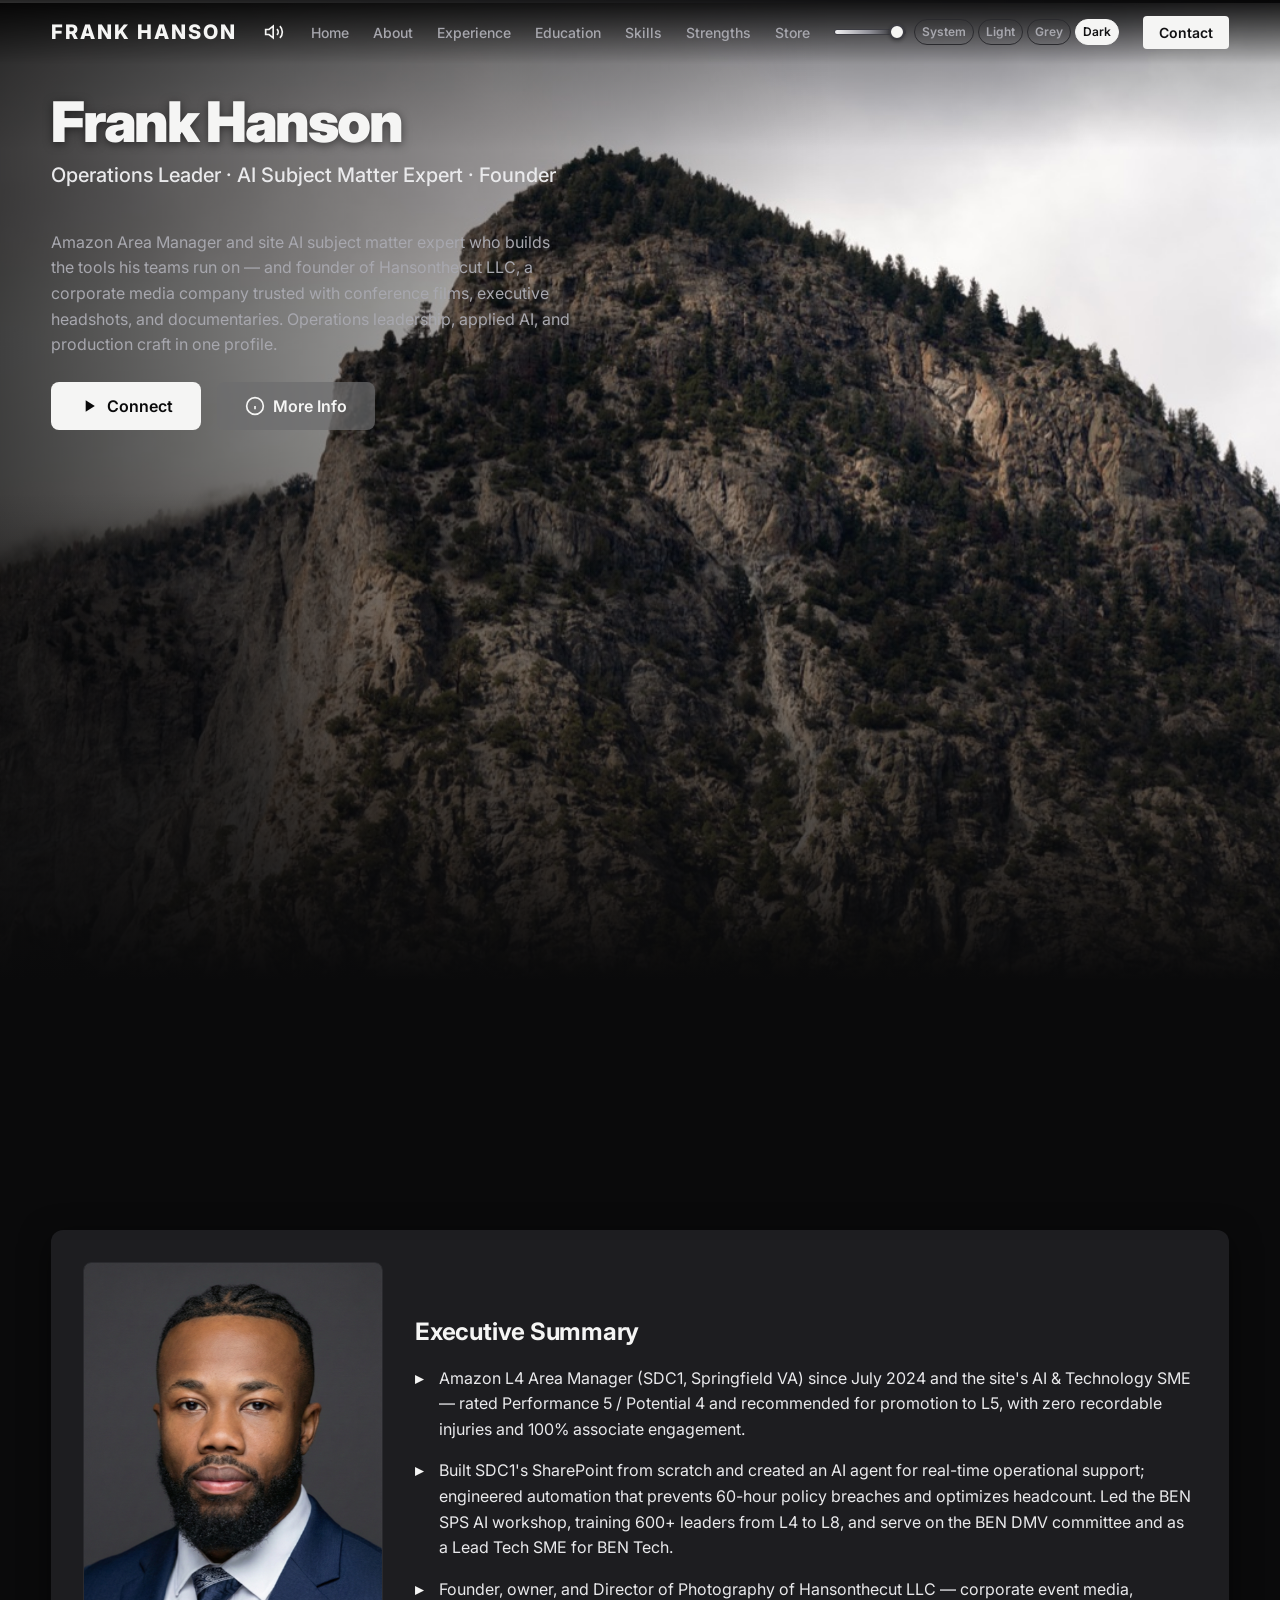
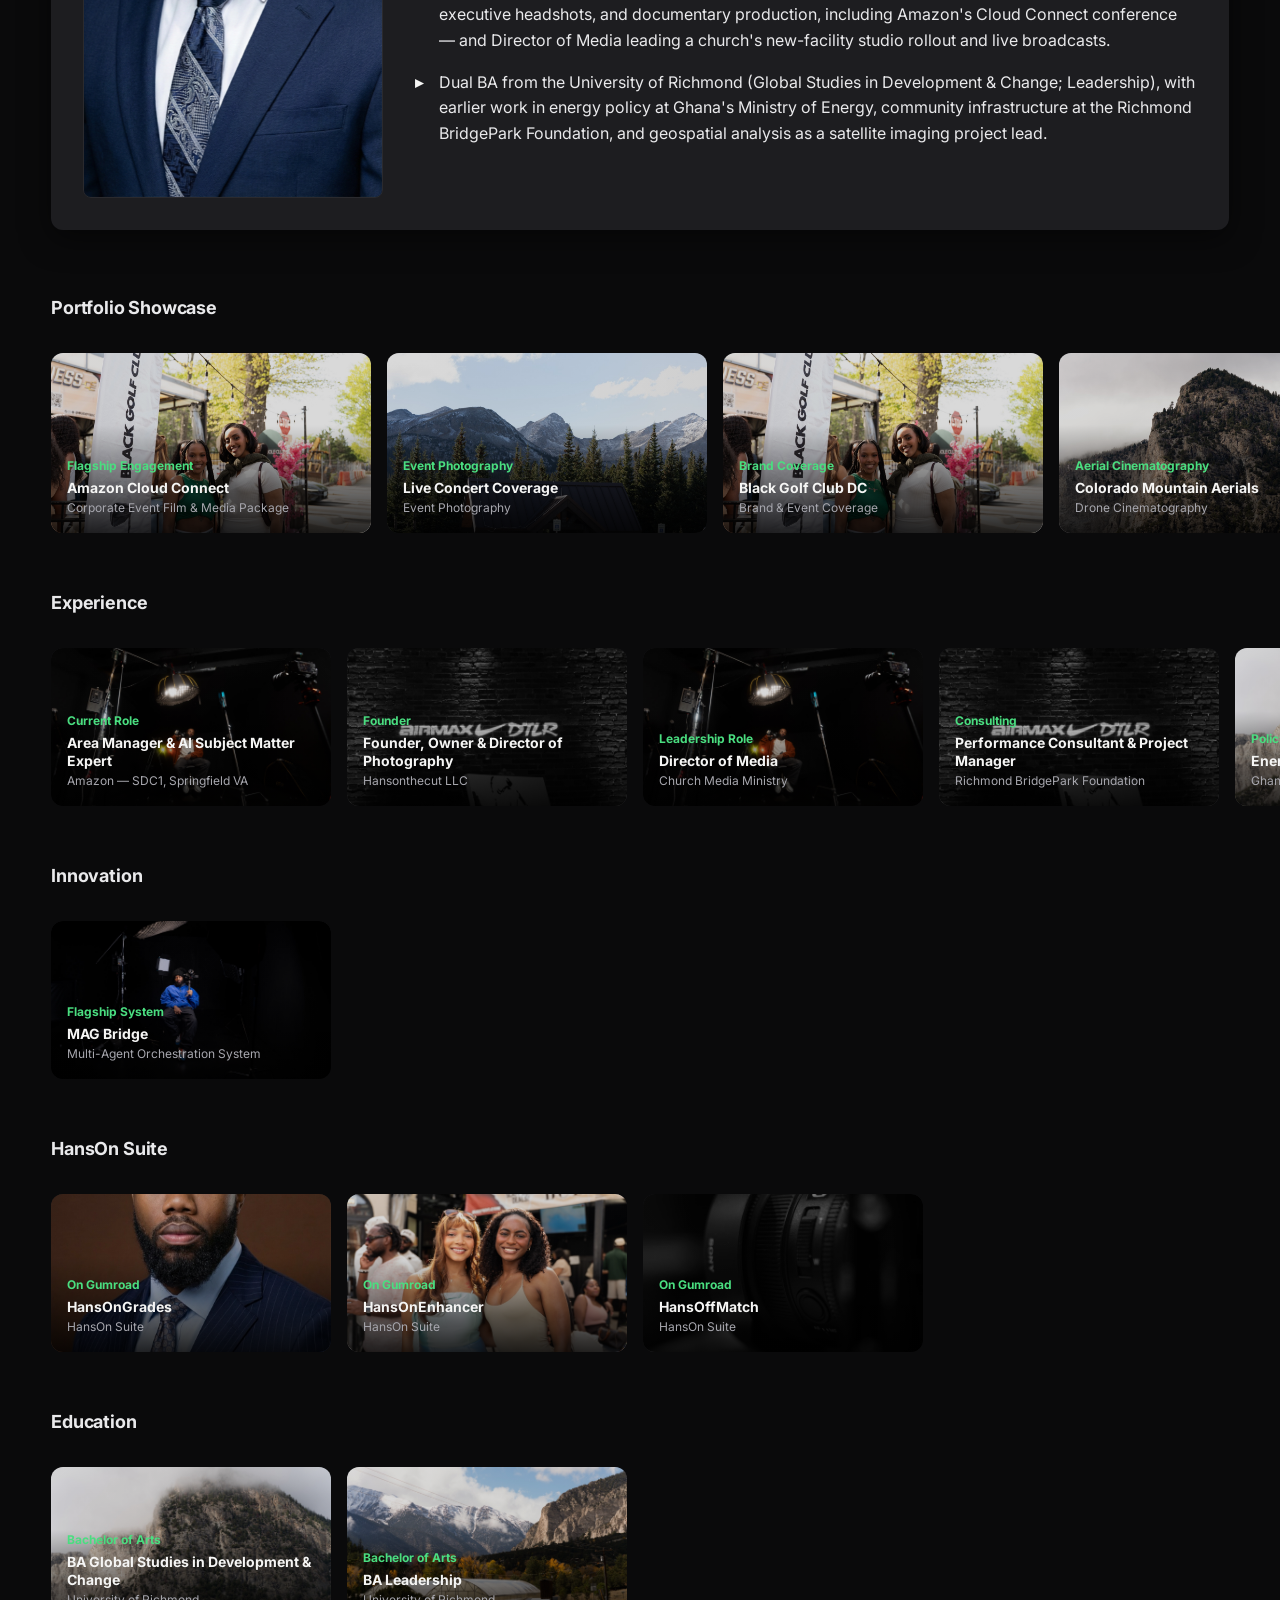
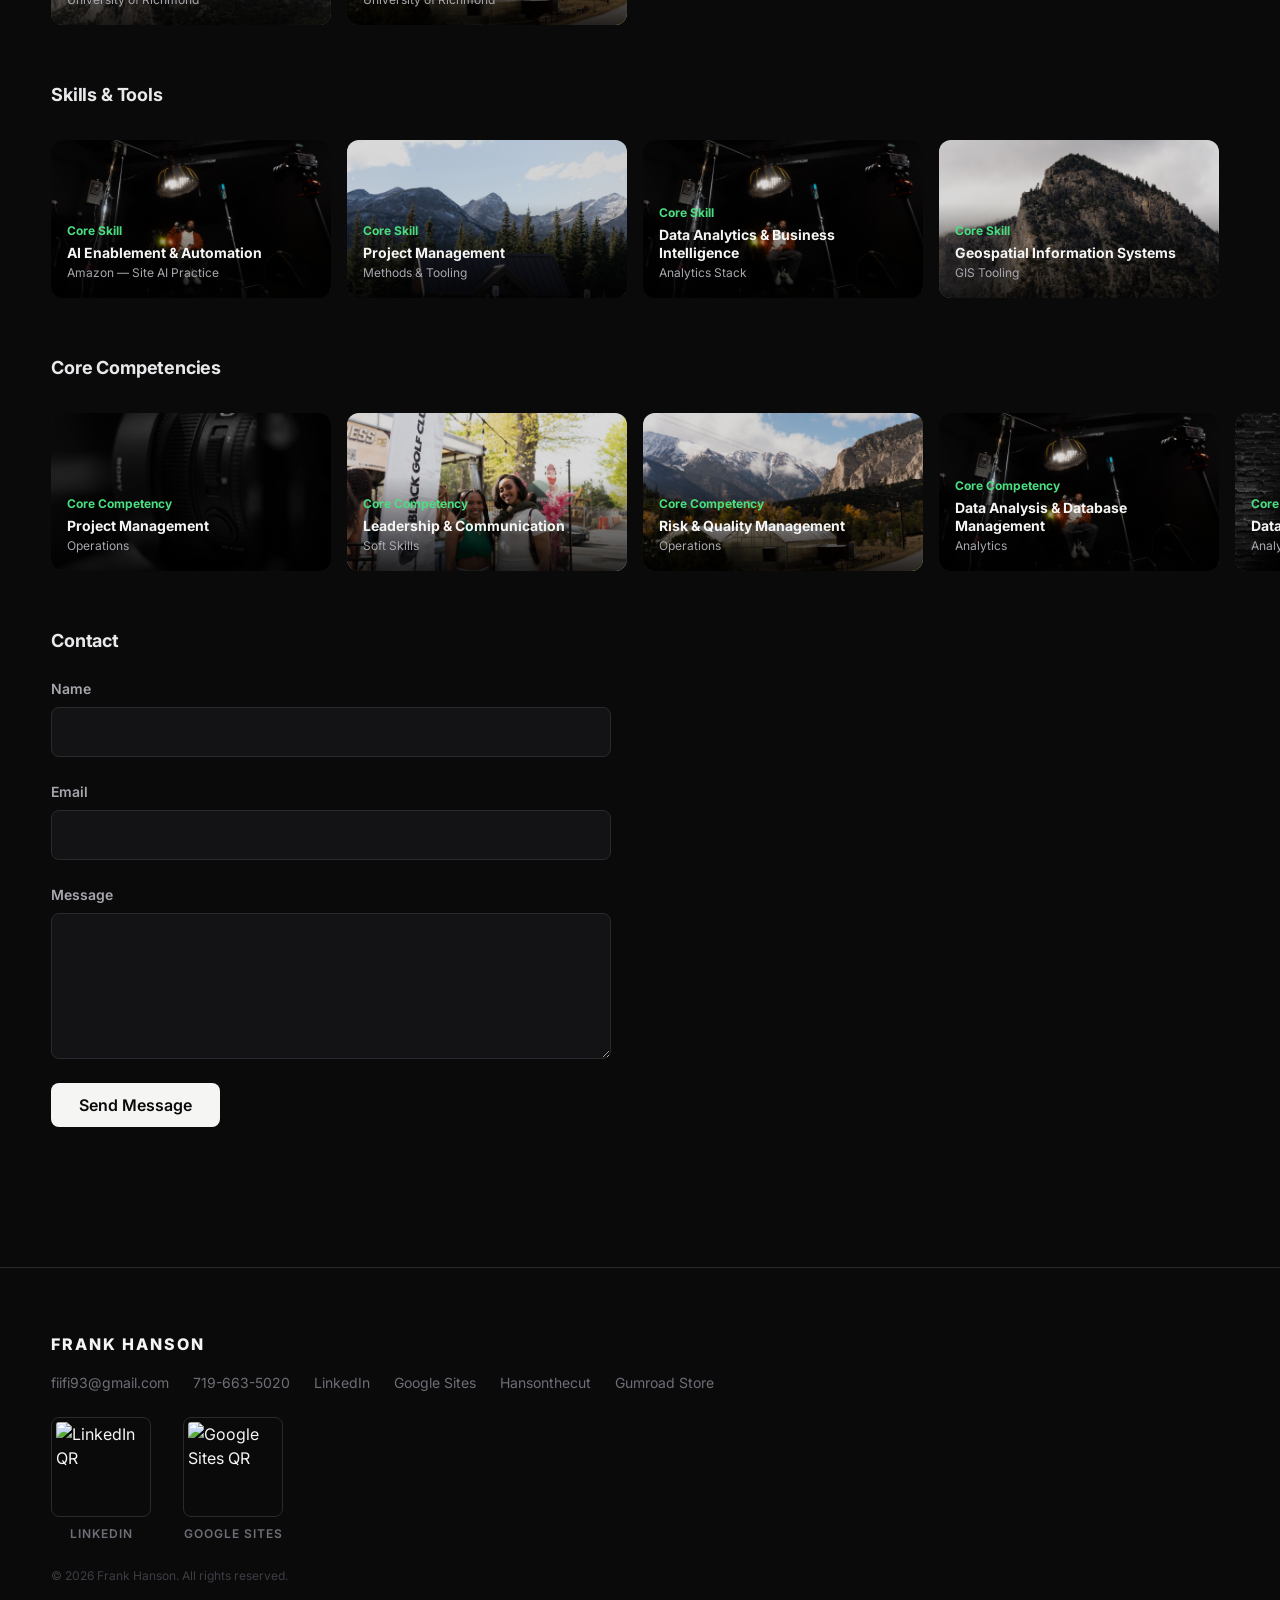
==== index.html @ d5668209 "Footer: add Hansonthecut (hansonthecut.com) cross-link" ====
<!DOCTYPE html>
<html lang="en">

<head>
    <meta charset="UTF-8">
    <meta name="viewport" content="width=device-width, initial-scale=1.0">
    <meta name="description"
        content="Frank Hanson — Amazon Area Manager & AI Subject Matter Expert, founder of Hansonthecut LLC. Interactive resume: operations leadership, AI enablement, and corporate media production.">
    <title>Frank Hanson — Interactive Resume</title>
    <link rel="icon" type="image/png" href="assets/Opengraph and favicon/favicon_optimized.png">
    
    <!-- OpenGraph Tags -->
    <meta property="og:title" content="Frank Hanson — Interactive Resume">
    <meta property="og:description" content="Amazon Area Manager & AI Subject Matter Expert; founder of Hansonthecut LLC. Operations leadership, AI enablement, and corporate media production.">
    <meta property="og:image" content="https://hansonthecut.github.io/hanson_interactive_resume/assets/Opengraph%20and%20favicon/opengraph.PNG">
    <meta property="og:type" content="website">

    <link rel="stylesheet" href="style.css">
    <link rel="preconnect" href="https://fonts.googleapis.com">
    <link rel="preconnect" href="https://fonts.gstatic.com" crossorigin>
    <link href="https://fonts.googleapis.com/css2?family=Inter:wght@300;400;500;600;700;800;900&display=swap"
        rel="stylesheet">

    <!-- Google Analytics -->
    <script async src="https://www.googletagmanager.com/gtag/js?id=G-M03RNEQ4RK"></script>
    <script>
        window.dataLayer = window.dataLayer || [];
        function gtag() { dataLayer.push(arguments); }
        gtag('js', new Date());
        gtag('config', 'G-M03RNEQ4RK');
    </script>
</head>

<body>
    <!-- Navbar -->
    <nav class="navbar" id="navbar">
        <a href="#" class="navbar-brand" id="navbar-brand">FRANK HANSON</a>

        <!-- Hamburger Button (mobile only) -->
        <div class="nav-controls">
            <button id="sound-toggle" class="nav-icon-btn" aria-label="Toggle Sound">
                <svg id="sound-on-icon" width="20" height="20" viewBox="0 0 24 24" fill="none" stroke="currentColor" stroke-width="2"><path d="M11 5L6 9H2v6h4l5 4V5z"/><path d="M19.07 4.93a10 10 0 0 1 0 14.14M15.54 8.46a5 5 0 0 1 0 7.07"/></svg>
                <svg id="sound-off-icon" width="20" height="20" viewBox="0 0 24 24" fill="none" stroke="currentColor" stroke-width="2" style="display:none;"><path d="M11 5L6 9H2v6h4l5 4V5z"/><line x1="23" y1="9" x2="17" y2="15"/><line x1="17" y1="9" x2="23" y2="15"/></svg>
            </button>
            <button class="hamburger" id="hamburger" aria-label="Toggle navigation menu" aria-expanded="false">
                <span class="hamburger-line"></span>
                <span class="hamburger-line"></span>
                <span class="hamburger-line"></span>
            </button>
        </div>

        <div class="navbar-nav" id="navbar-nav">
            <a href="#" class="nav-link">Home</a>
            <a href="#about" class="nav-link">About</a>
            <a href="#experience" class="nav-link">Experience</a>
            <a href="#education" class="nav-link">Education</a>
            <a href="#certifications" class="nav-link">Skills</a>
            <a href="#competencies" class="nav-link">Strengths</a>
            <a href="https://hansonthecut.gumroad.com/" class="nav-link" target="_blank" rel="noopener noreferrer">Store</a>
            <div class="theme-control theme-control--nav" role="group" aria-label="Theme spectrum">
                <input type="range" class="theme-slider" min="0" max="1" step="0.01" value="1" aria-label="Theme spectrum — light to dark">
                <div class="theme-presets">
                    <button type="button" class="theme-preset" data-preset="system">System</button>
                    <button type="button" class="theme-preset" data-preset="light">Light</button>
                    <button type="button" class="theme-preset" data-preset="grey">Grey</button>
                    <button type="button" class="theme-preset" data-preset="dark">Dark</button>
                </div>
            </div>
            <div class="nav-contact-container">
                <a href="mailto:fiifi93@gmail.com" class="nav-link nav-link-cta" id="contact-link">Contact</a>
                <div class="contact-dropdown" id="contact-dropdown">
                    <p><strong>Email:</strong> fiifi93@gmail.com</p>
                    <p><strong>Phone:</strong> <a href="tel:7196635020" class="contact-link">719-663-5020</a></p>
                    <p><strong>LinkedIn:</strong> <a href="https://www.linkedin.com/in/frankhanson4614" target="_blank" rel="noopener noreferrer">View Profile</a></p>
                </div>
            </div>
            <div class="theme-control theme-control--mobile" role="group" aria-label="Theme spectrum">
                <input type="range" class="theme-slider" min="0" max="1" step="0.01" value="1" aria-label="Theme spectrum — light to dark">
                <div class="theme-presets">
                    <button type="button" class="theme-preset" data-preset="system">System</button>
                    <button type="button" class="theme-preset" data-preset="light">Light</button>
                    <button type="button" class="theme-preset" data-preset="grey">Grey</button>
                    <button type="button" class="theme-preset" data-preset="dark">Dark</button>
                </div>
            </div>
        </div>
    </nav>
    <div class="spectrum-bar" aria-hidden="true"></div>

    <!-- Audio Elements -->
<audio id="intro-audio">
    <source src="assets/sounds/intro.mp3" type="audio/mpeg">
</audio>
<audio id="cinematic-audio">
    <source src="assets/sounds/cinematic_intro.mp3" type="audio/mpeg">
</audio>

    <!-- Hero Section -->
    <header class="hero" id="hero">
        <video class="hero-bg-video" autoplay muted loop playsinline poster="assets/web/aerial.jpg" style="position:absolute;top:0;left:0;width:100%;height:100%;object-fit:cover;">
    <source src="assets/drone-hero.mp4" type="video/mp4">
    Your browser does not support the video tag.
</video>
        <div class="hero-overlay"></div>
        <div class="hero-content">
            <div class="hero-profile">
                <div class="hero-profile-text">
                    <h1 class="hero-title">Frank Hanson</h1>
                    <h2 class="hero-subtitle">Operations Leader · AI Subject Matter Expert · Founder</h2>
                </div>
            </div>
            <p class="hero-description">Amazon Area Manager and site AI subject matter expert who builds the tools his teams run on — and founder of Hansonthecut LLC, a corporate media company trusted with conference films, executive headshots, and documentaries. Operations leadership, applied AI, and production craft in one profile.</p>
            <div class="hero-buttons">
                <a href="https://www.linkedin.com/in/frankhanson4614" target="_blank" rel="noopener noreferrer"
                    class="btn btn-play" id="btn-connect">
                    <svg width="20" height="20" viewBox="0 0 24 24" fill="currentColor">
                        <path d="M8 5v14l11-7z" />
                    </svg>
                    <span>Connect</span>
                </a>
                <button class="btn btn-info" id="btn-more-info">
                    <svg width="20" height="20" viewBox="0 0 24 24" fill="none" stroke="currentColor" stroke-width="2">
                        <circle cx="12" cy="12" r="10" />
                        <line x1="12" y1="16" x2="12" y2="12" />
                        <line x1="12" y1="8" x2="12.01" y2="8" />
                    </svg>
                    <span>More Info</span>
                </button>
            </div>
        </div>
    </header>

    <!-- Main Content Sliders -->
    <main>
        <!-- About Section -->
        <section class="row about-row" id="about">
            <div class="about-container">
                <div class="about-image">
                    <img src="assets/portraits_of_me/headshot_final.png" alt="Frank Hanson">
                </div>
                <div class="about-content-text">
                    <h3 class="about-subtitle">Executive Summary</h3>
                    <ul class="about-list">
                        <li>Amazon L4 Area Manager (SDC1, Springfield VA) since July 2024 and the site's AI & Technology SME — rated Performance 5 / Potential 4 and recommended for promotion to L5, with zero recordable injuries and 100% associate engagement.</li>
                        <li>Built SDC1's SharePoint from scratch and created an AI agent for real-time operational support; engineered automation that prevents 60-hour policy breaches and optimizes headcount. Led the BEN SPS AI workshop, training 600+ leaders from L4 to L8, and serve on the BEN DMV committee and as a Lead Tech SME for BEN Tech.</li>
                        <li>Founder, owner, and Director of Photography of Hansonthecut LLC — corporate event media, executive headshots, and documentary production, including Amazon's Cloud Connect conference — and Director of Media leading a church's new-facility studio rollout and live broadcasts.</li>
                        <li>Dual BA from the University of Richmond (Global Studies in Development & Change; Leadership), with earlier work in energy policy at Ghana's Ministry of Energy, community infrastructure at the Richmond BridgePark Foundation, and geospatial analysis as a satellite imaging project lead.</li>
                    </ul>
                </div>
            </div>
        </section>

        <!-- Portfolio Showcase -->
        <section class="row" id="portfolio">
            <h2 class="row-title">Portfolio Showcase</h2>
            <div class="row-posters row-posters-lg" id="portfolio-posters">
                <!-- Injected via JS -->
            </div>
        </section>

        <section class="row" id="experience">
            <h2 class="row-title">Experience</h2>
            <div class="row-posters" id="experience-posters">
                <!-- Injected via JS -->
            </div>
        </section>

        <section class="row" id="innovation">
            <h2 class="row-title">Innovation</h2>
            <div class="row-posters" id="innovation-posters">
                <!-- Injected via JS -->
            </div>
        </section>

        <section class="row" id="suite">
            <h2 class="row-title">HansOn Suite</h2>
            <div class="row-posters" id="suite-posters">
                <!-- Injected via JS -->
            </div>
        </section>

        <section class="row" id="education">
            <h2 class="row-title">Education</h2>
            <div class="row-posters" id="education-posters">
                <!-- Injected via JS -->
            </div>
        </section>

        <section class="row" id="certifications">
            <h2 class="row-title">Skills & Tools</h2>
            <div class="row-posters" id="certifications-posters">
                <!-- Injected via JS -->
            </div>
        </section>

        <section class="row" id="competencies">
            <h2 class="row-title">Core Competencies</h2>
            <div class="row-posters" id="competencies-posters">
                <!-- Injected via JS -->
            </div>
        </section>

        <section class="row" id="contact">
            <h2 class="row-title">Contact</h2>
            <form class="contact-form" id="contact-form" action="https://formspree.io/f/xljbnaar" method="POST">
                <label for="cf-name">Name</label>
                <input id="cf-name" type="text" name="name" autocomplete="name" required>
                <label for="cf-email">Email</label>
                <input id="cf-email" type="email" name="email" autocomplete="email" required>
                <label for="cf-message">Message</label>
                <textarea id="cf-message" name="message" rows="5" required></textarea>
                <input type="hidden" name="_subject" value="New message from the interactive resume">
                <button type="submit" class="btn btn-play contact-submit">Send Message</button>
                <p class="contact-status" id="contact-status" role="status" aria-live="polite"></p>
            </form>
        </section>
    </main>

    <!-- Footer -->
    <footer class="footer">
        <div class="footer-content">
            <p class="footer-brand">FRANK HANSON</p>
            <div class="footer-links">
                <a href="mailto:fiifi93@gmail.com">fiifi93@gmail.com</a>
                <a href="tel:7196635020">719-663-5020</a>
                <a href="https://www.linkedin.com/in/frankhanson4614" target="_blank"
                    rel="noopener noreferrer">LinkedIn</a>
                <a href="https://sites.google.com/view/frankhanson" target="_blank"
                    rel="noopener noreferrer">Google Sites</a>
                <a href="https://hansonthecut.com" target="_blank"
                    rel="noopener noreferrer">Hansonthecut</a>
                <a href="https://hansonthecut.gumroad.com/" target="_blank"
                    rel="noopener noreferrer">Gumroad Store</a>
            </div>
            <div class="footer-qr-codes">
                <div class="qr-item">
                    <img src="https://api.qrserver.com/v1/create-qr-code/?size=100x100&data=https://www.linkedin.com/in/frankhanson4614&color=ffffff&bgcolor=141414&margin=2" alt="LinkedIn QR">
                    <span>LinkedIn</span>
                </div>
                <div class="qr-item">
                    <img src="https://api.qrserver.com/v1/create-qr-code/?size=100x100&data=https://sites.google.com/view/frankhanson&color=ffffff&bgcolor=141414&margin=2" alt="Google Sites QR">
                    <span>Google Sites</span>
                </div>
            </div>
            <p class="footer-copy">&copy; 2026 Frank Hanson. All rights reserved.</p>
        </div>
    </footer>

    <!-- Modal -->
    <div class="modal-overlay" id="modal-overlay">
        <div class="modal-content" id="modal-content">
            <button class="modal-close" id="modal-close" aria-label="Close modal">
                <svg width="18" height="18" viewBox="0 0 24 24" fill="none" stroke="currentColor" stroke-width="2.5"
                    stroke-linecap="round">
                    <line x1="18" y1="6" x2="6" y2="18" />
                    <line x1="6" y1="6" x2="18" y2="18" />
                </svg>
            </button>

            <div class="modal-header" id="modal-header-bg">
                <div class="modal-header-content">
                    <h1 class="modal-title" id="modal-title">Title</h1>
                    <div class="modal-meta">
                        <span class="match-score" id="modal-match">Featured</span>
                        <span id="modal-date">Date</span>
                    </div>
                </div>
            </div>

            <div class="modal-body">
                <div class="modal-desc" id="modal-desc">
                    Description goes here.
                </div>
                <div class="modal-tags">
                    <div class="tag-group">
                        <span class="tag-label">Organization: </span>
                        <span class="tag-values" id="modal-company">Company</span>
                    </div>
                    <div class="tag-group">
                        <span class="tag-label">Skills: </span>
                        <span class="tag-values" id="modal-skills">Skills</span>
                    </div>
                    <div class="tag-group">
                        <span class="tag-label">Focus: </span>
                        <span class="tag-values" id="modal-type">Type</span>
                    </div>
                </div>
            </div>
        </div>
    </div>

    <!-- Contact Info Toast -->
    <div class="toast" id="info-toast">
        <div class="toast-body">
            <p><strong>Email:</strong> fiifi93@gmail.com</p>
            <p><strong>Phone:</strong> <a href="tel:7196635020" class="contact-link">719-663-5020</a></p>
            <p><strong>LinkedIn:</strong> linkedin.com/in/frankhanson4614</p>
        </div>
    </div>

    <script src="script.js"></script>
</body>

</html>
---- style.css ----
/* ============================================
   HANSONFLIX — Netflix-Style Interactive Resume
   Design System: HansOn Master Template (spectrum tokens, dark scheme) — Netflix-style layout
   Typography: Inter (Google Fonts)
   ============================================ */

:root {
  /* Spectrum theme — the HansOn master template signature.
     --t is a continuous theme position: 0 = light, 0.5 = neutral grey, 1 = dark.
     Every token interpolates in OKLCH between its light and dark stops,
     so the whole palette travels one perceptual path through grey.
     Default (and pre-JS paint) is Dark, t = 1. */
  --t: 1;

  /* Color Palette — each token: color-mix(in oklch, <light>, <dark> t) */
  --hf-red: color-mix(in oklch, #111113, #F5F5F4 calc(var(--t) * 100%)); /* --accent */
  --hf-red-hover: color-mix(in oklch, #000000, #FFFFFF calc(var(--t) * 100%)); /* accent hover */
  --hf-black: color-mix(in oklch, #F2F2F3, #0A0A0B calc(var(--t) * 100%)); /* --bg */
  --hf-dark: color-mix(in oklch, #FFFFFF, #131315 calc(var(--t) * 100%)); /* --surface */
  --hf-card: color-mix(in oklch, #E9E9EB, #1D1D20 calc(var(--t) * 100%)); /* --surface-raised */
  --hf-border: color-mix(in oklch, #D8D8DB, #2A2A2E calc(var(--t) * 100%)); /* --border */
  --hf-white: color-mix(in oklch, #111113, #F5F5F4 calc(var(--t) * 100%)); /* --text-primary */
  --hf-gray-100: color-mix(in oklch, #26262B, #E9E9EB calc(var(--t) * 100%)); /* near-primary text */
  --hf-gray-200: color-mix(in oklch, #5C5C63, #A7A7AE calc(var(--t) * 100%)); /* --text-secondary */
  --hf-gray-300: color-mix(in oklch, #8E8E96, #6E6E76 calc(var(--t) * 100%)); /* --text-faint */
  --hf-gray-400: color-mix(in oklch, #B9B9BE, #3D3D43 calc(var(--t) * 100%)); /* --border-strong */
  --hf-green: color-mix(in oklch, #16A34A, #4ADE80 calc(var(--t) * 100%)); /* --success */
  --hf-on-accent: color-mix(in oklch, #FFFFFF, #111113 calc(var(--t) * 100%)); /* --text-on-accent */
  --hf-focus: color-mix(in oklch, #2563EB, #7DD3FC calc(var(--t) * 100%)); /* --focus */
  --hf-sunken: color-mix(in oklch, #EFEFEF, #0E0E10 calc(var(--t) * 100%)); /* --surface-sunken */

  /* Spacing — Apple HIG 8pt grid */
  --space-xs: 4px;
  --space-sm: 8px;
  --space-md: 16px;
  --space-lg: 24px;
  --space-xl: 32px;
  --space-2xl: 48px;
  --space-3xl: 64px;

  /* Typography Scale */
  --text-xs: 0.75rem;
  --text-sm: 0.875rem;
  --text-base: 1rem;
  --text-lg: 1.125rem;
  --text-xl: 1.25rem;
  --text-2xl: 1.5rem;
  --text-3xl: 2rem;
  --text-4xl: 2.5rem;
  --text-5xl: 3.5rem;

  /* Transitions — Apple-style spring feel */
  --ease-out: cubic-bezier(0.25, 0.46, 0.45, 0.94);
  --ease-spring: cubic-bezier(0.34, 1.56, 0.64, 1);
  --duration-fast: 150ms;
  --duration-normal: 250ms;
  --duration-slow: 400ms;

  /* Layout */
  --nav-height: 64px;
  --content-padding: 4%;
}

/* ============================================
   RESET & BASE
   ============================================ */
*,
*::before,
*::after {
  margin: 0;
  padding: 0;
  box-sizing: border-box;
}

html {
  scroll-behavior: smooth;
  -webkit-text-size-adjust: 100%;
}

body {
  font-family: 'Inter', -apple-system, BlinkMacSystemFont, 'Segoe UI', Roboto, sans-serif;
  background-color: var(--hf-black);
  color: var(--hf-white);
  overflow-x: hidden;
  -webkit-font-smoothing: antialiased;
  -moz-osx-font-smoothing: grayscale;
  line-height: 1.5;
}

a {
  color: inherit;
  text-decoration: none;
}

button {
  font-family: inherit;
  cursor: pointer;
}

/* ============================================
   NAVBAR — Fixed, with glassmorphism on scroll
   ============================================ */
.navbar {
  position: fixed;
  top: 0;
  width: 100%;
  height: var(--nav-height);
  padding: 0 var(--content-padding);
  display: flex;
  justify-content: space-between;
  align-items: center;
  z-index: 1000;
  background: linear-gradient(to bottom, rgba(0, 0, 0, 0.85) 0%, transparent 100%);
  transition: background-color var(--duration-normal) var(--ease-out),
              backdrop-filter var(--duration-normal) var(--ease-out);
}

.navbar.scrolled {
  background: color-mix(in oklch, var(--hf-black) 92%, transparent);
  backdrop-filter: saturate(180%) blur(20px);
  -webkit-backdrop-filter: saturate(180%) blur(20px);
  border-bottom: 1px solid var(--hf-border);
}

.navbar-brand {
  color: var(--hf-red);
  font-size: var(--text-xl);
  font-weight: 800;
  letter-spacing: 2px;
  flex-shrink: 0;
}

.navbar-nav {
  display: flex;
  align-items: center;
  gap: var(--space-lg);
}

.nav-link {
  color: var(--hf-gray-200);
  font-size: var(--text-sm);
  font-weight: 500;
  transition: color var(--duration-fast) var(--ease-out);
  white-space: nowrap;
}

.nav-link:hover {
  color: var(--hf-white);
}

.nav-link-cta {
  background: var(--hf-red);
  color: var(--hf-on-accent);
  padding: var(--space-sm) var(--space-md);
  border-radius: 4px;
  font-weight: 600;
  transition: background var(--duration-fast) var(--ease-out),
              transform var(--duration-fast) var(--ease-out);
}

.nav-link-cta:hover {
  background: var(--hf-red-hover);
  color: var(--hf-on-accent);
  transform: scale(1.03);
}

/* Contact Dropdown */
.nav-contact-container {
  position: relative;
}

.contact-dropdown {
  position: absolute;
  top: calc(100% + 10px);
  right: 0;
  background: color-mix(in oklch, var(--hf-card) 95%, transparent);
  backdrop-filter: blur(20px);
  -webkit-backdrop-filter: blur(20px);
  border: 1px solid var(--hf-border);
  border-radius: 12px;
  padding: var(--space-md);
  min-width: 240px;
  opacity: 0;
  transform: translateY(10px);
  pointer-events: none;
  transition: all var(--duration-normal) var(--ease-spring);
  box-shadow: 0 20px 40px rgba(0, 0, 0, 0.4);
  z-index: 1000;
}

.nav-contact-container:hover .contact-dropdown,
.nav-contact-container:focus-within .contact-dropdown {
  opacity: 1;
  transform: translateY(0);
  pointer-events: auto;
}

.contact-dropdown p {
  font-size: var(--text-sm);
  margin-bottom: var(--space-sm);
  color: var(--hf-gray-200);
}

.contact-dropdown p strong {
  color: var(--hf-white);
  margin-right: var(--space-xs);
}

.contact-dropdown a {
  color: var(--hf-red);
  font-weight: 600;
}

.contact-dropdown a:hover {
  text-decoration: underline;
}

/* Navigation Controls */
.nav-controls {
  display: flex;
  align-items: center;
  gap: var(--space-md);
}

.nav-icon-btn {
  background: none;
  border: none;
  color: var(--hf-white);
  padding: var(--space-sm);
  display: flex;
  align-items: center;
  justify-content: center;
  border-radius: 50%;
  transition: background var(--duration-fast) var(--ease-out);
}

.nav-icon-btn:hover {
  background: color-mix(in oklch, var(--hf-white) 10%, transparent);
}

/* Hamburger — hidden on desktop */
.hamburger {
  display: none;
  background: none;
  border: none;
  padding: var(--space-sm);
  flex-direction: column;
  justify-content: center;
  gap: 5px;
  z-index: 1001;
}

.hamburger-line {
  display: block;
  width: 22px;
  height: 2px;
  background: var(--hf-white);
  border-radius: 2px;
  transition: transform var(--duration-normal) var(--ease-out),
              opacity var(--duration-fast) var(--ease-out);
}

.hamburger.active .hamburger-line:nth-child(1) {
  transform: translateY(7px) rotate(45deg);
}
.hamburger.active .hamburger-line:nth-child(2) {
  opacity: 0;
}
.hamburger.active .hamburger-line:nth-child(3) {
  transform: translateY(-7px) rotate(-45deg);
}

/* ============================================
   HERO SECTION — Video background
   ============================================ */
.hero {
  position: relative;
  min-height: 95vh;
  width: 100%;
  display: block; /* Switched from flex to block to ensure natural flow */
  overflow: hidden;
  padding-top: 10vh;
}

.hero-bg-image {
  position: absolute;
  top: 0;
  left: 0;
  width: 100%;
  height: 100%;
  background-size: cover;
  background-position: center 30%;
  z-index: 0;
  animation: heroZoom 20s ease-in-out infinite alternate;
}

@keyframes heroZoom {
  0% { transform: scale(1); }
  100% { transform: scale(1.05); }
}

.hero-video {
  position: absolute;
  top: 0;
  left: 0;
  width: 100%;
  height: 100%;
  object-fit: cover;
  z-index: 0;
}

.hero-overlay {
  position: absolute;
  top: 0;
  left: 0;
  width: 100%;
  height: 100%;
  z-index: 1;
  background:
    linear-gradient(to top, var(--hf-black) 0%, transparent 50%),
    linear-gradient(to right, rgba(0, 0, 0, 0.75) 0%, transparent 65%),
    linear-gradient(to bottom, rgba(0, 0, 0, 0.4) 0%, transparent 15%);
}

.hero-content {
  position: relative;
  z-index: 5;
  padding: 0 var(--content-padding) 150px; /* Massive bottom padding to prevent overlap */
  max-width: 650px;
  margin-bottom: 100px;
}

/* Hero profile — Avatar + text side by side */
.hero-profile {
  display: flex;
  align-items: flex-end;
  gap: var(--space-lg);
  margin-bottom: var(--space-lg);
}



.hero-profile-text {
  flex: 1;
}

.hero-maturity-badge {
  display: inline-block;
  background: var(--hf-red);
  color: var(--hf-on-accent);
  font-size: var(--text-xs);
  font-weight: 700;
  letter-spacing: 1.5px;
  padding: var(--space-xs) var(--space-md);
  border-radius: 3px;
  margin-bottom: var(--space-md);
  text-transform: uppercase;
}

.hero-title {
  font-size: var(--text-5xl);
  font-weight: 900;
  line-height: 1.05;
  margin-bottom: var(--space-sm);
  letter-spacing: -0.04em;
  text-shadow: 0 2px 10px rgba(0,0,0,0.5);
}

.hero-subtitle {
  font-size: var(--text-xl);
  font-weight: 500;
  color: var(--hf-gray-100);
  margin-bottom: var(--space-md);
}

.hero-description {
  font-size: var(--text-base);
  line-height: 1.6;
  color: var(--hf-gray-200);
  margin-bottom: var(--space-lg);
  max-width: 520px;
}

.hero-buttons {
  display: flex;
  gap: var(--space-md);
  flex-wrap: wrap;
  margin-bottom: 300px !important; /* Increased space to prevent overlap with content below */
}

/* ============================================
   BUTTONS
   ============================================ */
.btn {
  display: inline-flex;
  align-items: center;
  justify-content: center;
  gap: var(--space-sm);
  padding: 12px 28px;
  font-size: var(--text-base);
  font-weight: 600;
  border-radius: 8px;
  border: none;
  cursor: pointer;
  transition: all var(--duration-fast) var(--ease-out);
  white-space: nowrap;
}

.btn-play {
  background-color: var(--hf-white);
  color: var(--hf-black);
}

.btn-play:hover {
  background-color: rgba(255, 255, 255, 0.8);
  transform: scale(1.02);
}

.btn-info {
  background-color: rgba(109, 109, 110, 0.7);
  color: var(--hf-white);
}

.btn-info:hover {
  background-color: rgba(109, 109, 110, 0.5);
  transform: scale(1.02);
}

/* ============================================
   CONTENT ROWS
   ============================================ */
main {
  margin-top: 0 !important; 
  padding-top: 250px !important; /* Large padding to ensure clear separation from hero */
  position: relative;
  z-index: 10;
  padding-bottom: var(--space-3xl);
  background-color: var(--hf-black); /* Ensure solid background to cover hero overlap if any */
}

.row {
  margin-bottom: var(--space-2xl);
  padding-left: var(--content-padding);
  opacity: 0;
  transform: translateY(24px);
  transition: opacity 0.6s var(--ease-out), transform 0.6s var(--ease-out);
}

.row.row-visible {
  opacity: 1;
  transform: translateY(0);
}

.row-title {
  font-size: var(--text-lg);
  font-weight: 700;
  margin-top: var(--space-xl); /* Added breathing room at the top of rows */
  margin-bottom: var(--space-lg); /* Increased from space-md */
  color: var(--hf-gray-100);
  letter-spacing: -0.01em;
}

.row-posters {
  display: flex;
  overflow-x: auto;
  overflow-y: hidden;
  padding: var(--space-sm) 0;
  padding-right: var(--content-padding);
  gap: var(--space-md);
  scroll-behavior: smooth;
  -ms-overflow-style: none;
  scrollbar-width: none;
}

.row-posters::-webkit-scrollbar {
  display: none;
}

/* ============================================
   POSTER CARDS
   ============================================ */
.poster {
  flex: 0 0 280px;
  height: 158px;
  background-color: var(--hf-card);
  border-radius: 12px;
  cursor: pointer;
  position: relative;
  overflow: hidden;
  display: flex;
  flex-direction: column;
  justify-content: flex-end;
  transition: transform var(--duration-normal) var(--ease-out),
              box-shadow var(--duration-normal) var(--ease-out);
}

.poster:hover {
  transform: scale(1.05);
  z-index: 20;
  box-shadow: 0 8px 25px rgba(0, 0, 0, 0.6);
}

.poster-bg {
  position: absolute;
  top: 0;
  left: 0;
  width: 100%;
  height: 100%;
  z-index: 1;
}

.poster-content {
  position: relative;
  z-index: 2;
  padding: var(--space-md);
}

.poster-match {
  font-size: var(--text-xs);
  font-weight: 700;
  color: var(--hf-green);
  margin-bottom: var(--space-xs);
}

.poster-title {
  font-weight: 700;
  font-size: var(--text-sm);
  line-height: 1.3;
  margin-bottom: 2px;
}

.poster-company {
  font-size: var(--text-xs);
  color: var(--hf-gray-200);
}

/* Large posters for portfolio row */
.row-posters-lg .poster {
  flex: 0 0 320px;
  height: 180px;
}

/* ============================================
   MODAL — Netflix detail view
   ============================================ */
.modal-overlay {
  position: fixed;
  top: 0;
  left: 0;
  width: 100%;
  height: 100%;
  background-color: rgba(0, 0, 0, 0);
  z-index: 2000;
  display: flex;
  justify-content: center;
  align-items: flex-start;
  padding-top: 5vh;
  pointer-events: none;
  transition: background-color var(--duration-normal) var(--ease-out);
  overflow-y: auto;
}

.modal-overlay.active {
  background-color: rgba(0, 0, 0, 0.7);
  pointer-events: auto;
}

.modal-content {
  background-color: var(--hf-dark);
  width: 92%;
  max-width: 850px;
  border-radius: 8px;
  overflow: hidden;
  position: relative;
  box-shadow: 0 16px 60px rgba(0, 0, 0, 0.7);
  transform: scale(0.9) translateY(30px);
  opacity: 0;
  transition: transform var(--duration-slow) var(--ease-spring),
              opacity var(--duration-normal) var(--ease-out);
  margin-bottom: 5vh;
}

.modal-overlay.active .modal-content {
  transform: scale(1) translateY(0);
  opacity: 1;
}

.modal-close {
  position: absolute;
  top: var(--space-md);
  right: var(--space-md);
  background: color-mix(in oklch, var(--hf-black) 75%, transparent);
  backdrop-filter: blur(10px);
  -webkit-backdrop-filter: blur(10px);
  color: var(--hf-white);
  border: none;
  border-radius: 50%;
  width: 36px;
  height: 36px;
  display: flex;
  align-items: center;
  justify-content: center;
  z-index: 10;
  transition: transform var(--duration-fast) var(--ease-out),
              background var(--duration-fast) var(--ease-out);
}

.modal-close:hover {
  transform: scale(1.1);
  background: color-mix(in oklch, var(--hf-card) 90%, transparent);
}

.modal-header {
  height: 320px;
  background-color: var(--hf-gray-400);
  background-size: cover;
  background-position: center;
  position: relative;
  display: flex;
  align-items: flex-end;
  padding: var(--space-xl);
}

.modal-header::after {
  content: '';
  position: absolute;
  bottom: 0;
  left: 0;
  width: 100%;
  height: 100%;
  background: linear-gradient(to top, var(--hf-dark) 5%, transparent 60%);
}

.modal-header-content {
  position: relative;
  z-index: 2;
}

.modal-title {
  font-size: var(--text-3xl);
  font-weight: 800;
  margin-bottom: var(--space-sm);
  letter-spacing: -0.02em;
}

.modal-meta {
  display: flex;
  gap: var(--space-md);
  align-items: center;
  font-size: var(--text-sm);
  font-weight: 600;
}

.match-score {
  color: var(--hf-green);
}

.hd-badge {
  border: 1px solid rgba(255, 255, 255, 0.3);
  padding: 1px 6px;
  border-radius: 3px;
  font-size: var(--text-xs);
  color: rgba(255, 255, 255, 0.8);
  font-weight: 500;
}

.modal-body {
  padding: var(--space-xl);
  display: grid;
  grid-template-columns: 1.5fr 1fr;
  gap: var(--space-xl);
}

.modal-desc {
  font-size: var(--text-base);
  line-height: 1.7;
  color: var(--hf-gray-100);
}

.modal-tags {
  display: flex;
  flex-direction: column;
  gap: var(--space-md);
}

.tag-group {
  font-size: var(--text-sm);
}

.tag-label {
  color: var(--hf-gray-300);
}

.tag-values {
  color: var(--hf-white);
  font-weight: 500;
}

/* ============================================
   TOAST — replaces alert()
   ============================================ */
.toast {
  position: fixed;
  bottom: var(--space-xl);
  right: var(--space-xl);
  background: color-mix(in oklch, var(--hf-dark) 92%, transparent);
  backdrop-filter: saturate(180%) blur(20px);
  -webkit-backdrop-filter: saturate(180%) blur(20px);
  border: 1px solid var(--hf-border);
  border-radius: 12px;
  padding: var(--space-lg);
  z-index: 3000;
  transform: translateY(120%);
  opacity: 0;
  transition: transform var(--duration-slow) var(--ease-spring),
              opacity var(--duration-normal) var(--ease-out);
  min-width: 260px;
  box-shadow: 0 8px 32px rgba(0, 0, 0, 0.4);
}

.toast.visible {
  transform: translateY(0);
  opacity: 1;
}

.toast-body p {
  font-size: var(--text-sm);
  line-height: 1.8;
  color: var(--hf-gray-100);
}

.toast-body strong {
  color: var(--hf-white);
}

/* ============================================
   FOOTER
   ============================================ */
.footer {
  border-top: 1px solid var(--hf-border);
  padding: var(--space-3xl) var(--content-padding) var(--space-xl);
}

.footer-content {
  max-width: 900px;
}

.footer-brand {
  color: var(--hf-red);
  font-size: var(--text-base);
  font-weight: 800;
  letter-spacing: 2px;
  margin-bottom: var(--space-md);
}

.footer-links {
  display: flex;
  gap: var(--space-lg);
  flex-wrap: wrap;
  margin-bottom: var(--space-lg);
}

.footer-links a {
  color: var(--hf-gray-300);
  font-size: var(--text-sm);
  transition: color var(--duration-fast) var(--ease-out);
}

.footer-links a:hover {
  color: var(--hf-white);
}

.footer-qr-codes {
  display: flex;
  gap: var(--space-xl);
  margin-bottom: var(--space-lg);
  flex-wrap: wrap;
}

.qr-item {
  display: flex;
  flex-direction: column;
  align-items: center;
  gap: var(--space-sm);
}

.qr-item img {
  width: 100px;
  height: 100px;
  border-radius: 8px;
  border: 1px solid var(--hf-border);
  padding: 4px;
  background-color: var(--hf-black);
}

.qr-item span {
  font-size: var(--text-xs);
  color: var(--hf-gray-300);
  font-weight: 600;
  text-transform: uppercase;
  letter-spacing: 1px;
}

.footer-copy {
  font-size: var(--text-xs);
  color: var(--hf-gray-400);
}

/* ============================================
   ABOUT SECTION
   ============================================ */
.about-row {
  margin-bottom: var(--space-3xl);
  padding-right: var(--content-padding);
}

.about-container {
  display: flex;
  flex-direction: row;
  align-items: center;
  background-color: var(--hf-card);
  border-radius: 12px;
  overflow: hidden;
  gap: var(--space-xl);
  padding: var(--space-xl);
  box-shadow: 0 8px 30px rgba(0, 0, 0, 0.5);
}

.about-image {
  flex: 0 0 300px;
  max-width: 300px;
  border-radius: 8px;
  overflow: hidden;
}

.about-image img {
  width: 100%;
  height: auto;
  object-fit: cover;
  display: block;
  border-radius: 8px;
  border: 1px solid var(--hf-border);
}

.about-content-text {
  flex: 1;
  color: var(--hf-gray-100);
}

.about-subtitle {
  font-size: var(--text-2xl);
  font-weight: 700;
  margin-bottom: var(--space-md);
  color: var(--hf-white);
  letter-spacing: -0.01em;
}

.about-list {
  list-style: none;
  padding: 0;
  display: flex;
  flex-direction: column;
  gap: var(--space-md);
}

.about-list li {
  position: relative;
  padding-left: var(--space-lg);
  font-size: var(--text-base);
  line-height: 1.6;
}

.about-list li::before {
  content: '▸';
  position: absolute;
  left: 0;
  color: var(--hf-red);
  font-weight: 700;
}

/* ============================================
   RESPONSIVE — Mobile-first adjustments
   ============================================ */

/* Tablet */
@media (max-width: 1024px) {
  .poster {
    flex: 0 0 240px;
    height: 135px;
  }
  .row-posters-lg .poster {
    flex: 0 0 280px;
    height: 158px;
  }
}

/* Mobile */
@media (max-width: 768px) {
  :root {
    --nav-height: 56px;
  }

  /* Hamburger visible */
  .hamburger {
    display: flex;
  }

  /* Dropdown menu */
  .navbar-nav {
    position: fixed;
    top: var(--nav-height);
    left: 0;
    right: 0;
    flex-direction: column;
    background: color-mix(in oklch, var(--hf-black) 97%, transparent);
    backdrop-filter: saturate(180%) blur(20px);
    -webkit-backdrop-filter: saturate(180%) blur(20px);
    padding: var(--space-lg) var(--content-padding);
    gap: 0;
    border-bottom: 1px solid var(--hf-border);
    transform: translateY(-100%);
    opacity: 0;
    pointer-events: none;
    transition: transform var(--duration-normal) var(--ease-out),
                opacity var(--duration-fast) var(--ease-out);
  }

  .navbar-nav.open {
    transform: translateY(0);
    opacity: 1;
    pointer-events: auto;
  }

  .nav-link {
    display: block;
    padding: var(--space-md) 0;
    font-size: var(--text-base);
    border-bottom: 1px solid var(--hf-border);
  }

  .nav-link-cta {
    margin-top: var(--space-md);
    text-align: center;
    border-bottom: none;
    width: 100%;
  }

  .nav-contact-container {
    width: 100%;
  }

  .contact-dropdown {
    position: static;
    opacity: 1;
    transform: none;
    box-shadow: none;
    background: transparent;
    border: none;
    padding: var(--space-md) 0 0 0;
    pointer-events: auto;
  }

  .about-container {
    flex-direction: column;
    text-align: center;
    padding: var(--space-md);
  }

  .about-image {
    max-width: 200px;
    margin: 0 auto;
  }

  .about-list li {
    text-align: left;
  }

  /* Hero */
  .hero {
    height: auto; /* Removed fixed 75vh which caused overlaps */
    min-height: 85vh;
    padding-bottom: 80px;
  }

  .hero-title {
    font-size: var(--text-3xl);
  }

  .hero-subtitle {
    font-size: var(--text-base);
  }

  .hero-description {
    font-size: var(--text-sm);
    display: -webkit-box;
    -webkit-line-clamp: 3;
    -webkit-box-orient: vertical;
    overflow: hidden;
  }

  .hero-content {
    max-width: 100%;
    padding-right: var(--content-padding);
    padding-bottom: 80px; /* Added space for buttons on mobile */
  }

  /* Posters */
  .poster {
    flex: 0 0 200px;
    height: 113px;
  }

  .row-posters-lg .poster {
    flex: 0 0 240px;
    height: 135px;
  }

  .poster-title {
    font-size: var(--text-xs);
  }

  /* Modal */
  .modal-overlay {
    padding-top: 0;
    align-items: flex-end;
  }

  .modal-content {
    width: 100%;
    border-radius: 12px 12px 0 0;
    max-height: 90vh;
    overflow-y: auto;
  }

  .modal-header {
    height: 240px;
  }

  .modal-title {
    font-size: var(--text-2xl);
  }

  .modal-body {
    grid-template-columns: 1fr;
    padding: var(--space-lg);
  }

  /* Toast */
  .toast {
    left: var(--space-md);
    right: var(--space-md);
    bottom: var(--space-md);
    min-width: auto;
  }

  /* Footer */
  .footer-links {
    flex-direction: column;
    gap: var(--space-md);
  }
}

/* Small phones */
@media (max-width: 375px) {
  .hero-title {
    font-size: var(--text-2xl);
  }

  .btn {
    padding: 8px 16px;
    font-size: var(--text-sm);
  }

  .poster {
    flex: 0 0 170px;
    height: 96px;
  }
}

.contact-link {
  color: inherit;
  text-decoration: none;
  transition: color var(--duration-fast) var(--ease-out);
}

.contact-link:hover {
  color: var(--hf-red);
  text-decoration: underline;
}

/* ============================================
   HANSON MASTER TEMPLATE — signature details
   ============================================ */
::selection {
  background: var(--hf-white);
  color: var(--hf-on-accent);
}

:focus-visible {
  outline: 2px solid var(--hf-focus);
  outline-offset: 2px;
}

/* The spectrum: light -> grey -> dark, the HansOn theme slider as a hairline */
.spectrum-bar {
  height: 3px;
  width: 100%;
  background: linear-gradient(90deg, #F2F2F3 0%, #A7A7AE 38%, #6E6E76 68%, #2A2A2E 100%);
}

/* ============================================
   THEME CONTROL — spectrum slider + presets
   ============================================ */
.theme-control {
  display: flex;
  align-items: center;
  gap: var(--space-sm);
  flex-shrink: 0;
}

/* The mobile-menu duplicate stays hidden until the hamburger layout */
.theme-control--mobile {
  display: none;
}

.theme-slider {
  -webkit-appearance: none;
  appearance: none;
  width: 120px;
  height: 6px;
  border-radius: 3px;
  border: 1px solid var(--hf-gray-400);
  background: linear-gradient(90deg, #F2F2F3 0%, #8E8E96 50%, #0A0A0B 100%);
  outline-offset: 4px;
  cursor: pointer;
  flex-shrink: 0;
}

.theme-slider::-webkit-slider-thumb {
  -webkit-appearance: none;
  appearance: none;
  width: 16px;
  height: 16px;
  border-radius: 50%;
  background: var(--hf-white);
  border: 2px solid var(--hf-gray-400);
  box-shadow: 0 1px 4px rgba(0, 0, 0, 0.35);
  cursor: pointer;
}

.theme-slider::-moz-range-thumb {
  width: 12px;
  height: 12px;
  border-radius: 50%;
  background: var(--hf-white);
  border: 2px solid var(--hf-gray-400);
  box-shadow: 0 1px 4px rgba(0, 0, 0, 0.35);
  cursor: pointer;
}

.theme-slider::-moz-range-track {
  background: transparent;
}

.theme-presets {
  display: flex;
  gap: 4px;
}

.theme-preset {
  background: transparent;
  border: 1px solid var(--hf-border);
  color: var(--hf-gray-200);
  font-family: inherit;
  font-size: var(--text-xs);
  font-weight: 600;
  line-height: 1;
  padding: 6px 9px;
  border-radius: 999px;
  white-space: nowrap;
  transition: color var(--duration-fast) var(--ease-out),
              background var(--duration-fast) var(--ease-out),
              border-color var(--duration-fast) var(--ease-out);
}

.theme-preset:hover {
  color: var(--hf-white);
  border-color: var(--hf-gray-400);
}

.theme-preset.active {
  background: var(--hf-red);
  border-color: var(--hf-red);
  color: var(--hf-on-accent);
}

/* Keep the wider navbar from overflowing on smaller desktops */
@media (max-width: 1280px) {
  .theme-slider {
    width: 72px;
  }

  .theme-preset {
    padding: 6px 7px;
  }
}

/* Inside the hamburger menu: swap to the full-width duplicate */
@media (max-width: 768px) {
  .theme-control--nav {
    display: none;
  }

  .theme-control--mobile {
    display: flex;
    flex-direction: column;
    align-items: stretch;
    gap: var(--space-md);
    width: 100%;
    padding: var(--space-md) 0;
    border-bottom: 1px solid var(--hf-border);
  }

  .theme-control--mobile .theme-slider {
    width: 100%;
  }

  .theme-control--mobile .theme-presets {
    justify-content: space-between;
  }

  .theme-control--mobile .theme-preset {
    flex: 1;
    padding: 8px 4px;
    text-align: center;
  }
}

/* ============================================
   CONTACT FORM
   ============================================ */
.contact-form {
  max-width: 560px;
  display: flex;
  flex-direction: column;
  gap: var(--space-sm);
}

.contact-form label {
  font-size: var(--text-sm);
  font-weight: 600;
  color: var(--hf-gray-200);
  margin-top: var(--space-md);
}

.contact-form label:first-of-type {
  margin-top: 0;
}

.contact-form input,
.contact-form textarea {
  background-color: var(--hf-dark);
  border: 1px solid var(--hf-border);
  border-radius: 8px;
  color: var(--hf-white);
  padding: 12px 14px;
  font: inherit;
  font-size: var(--text-base);
  width: 100%;
  box-sizing: border-box;
}

.contact-form input:focus,
.contact-form textarea:focus {
  outline: 2px solid var(--hf-focus);
  outline-offset: 1px;
  border-color: var(--hf-gray-400);
}

.contact-form textarea {
  resize: vertical;
}

.contact-submit {
  align-self: flex-start;
  margin-top: var(--space-md);
}

.contact-status {
  min-height: 1.4em;
  font-size: var(--text-sm);
  color: var(--hf-gray-200);
  margin: 0;
}

.contact-status.success {
  color: var(--hf-green);
}
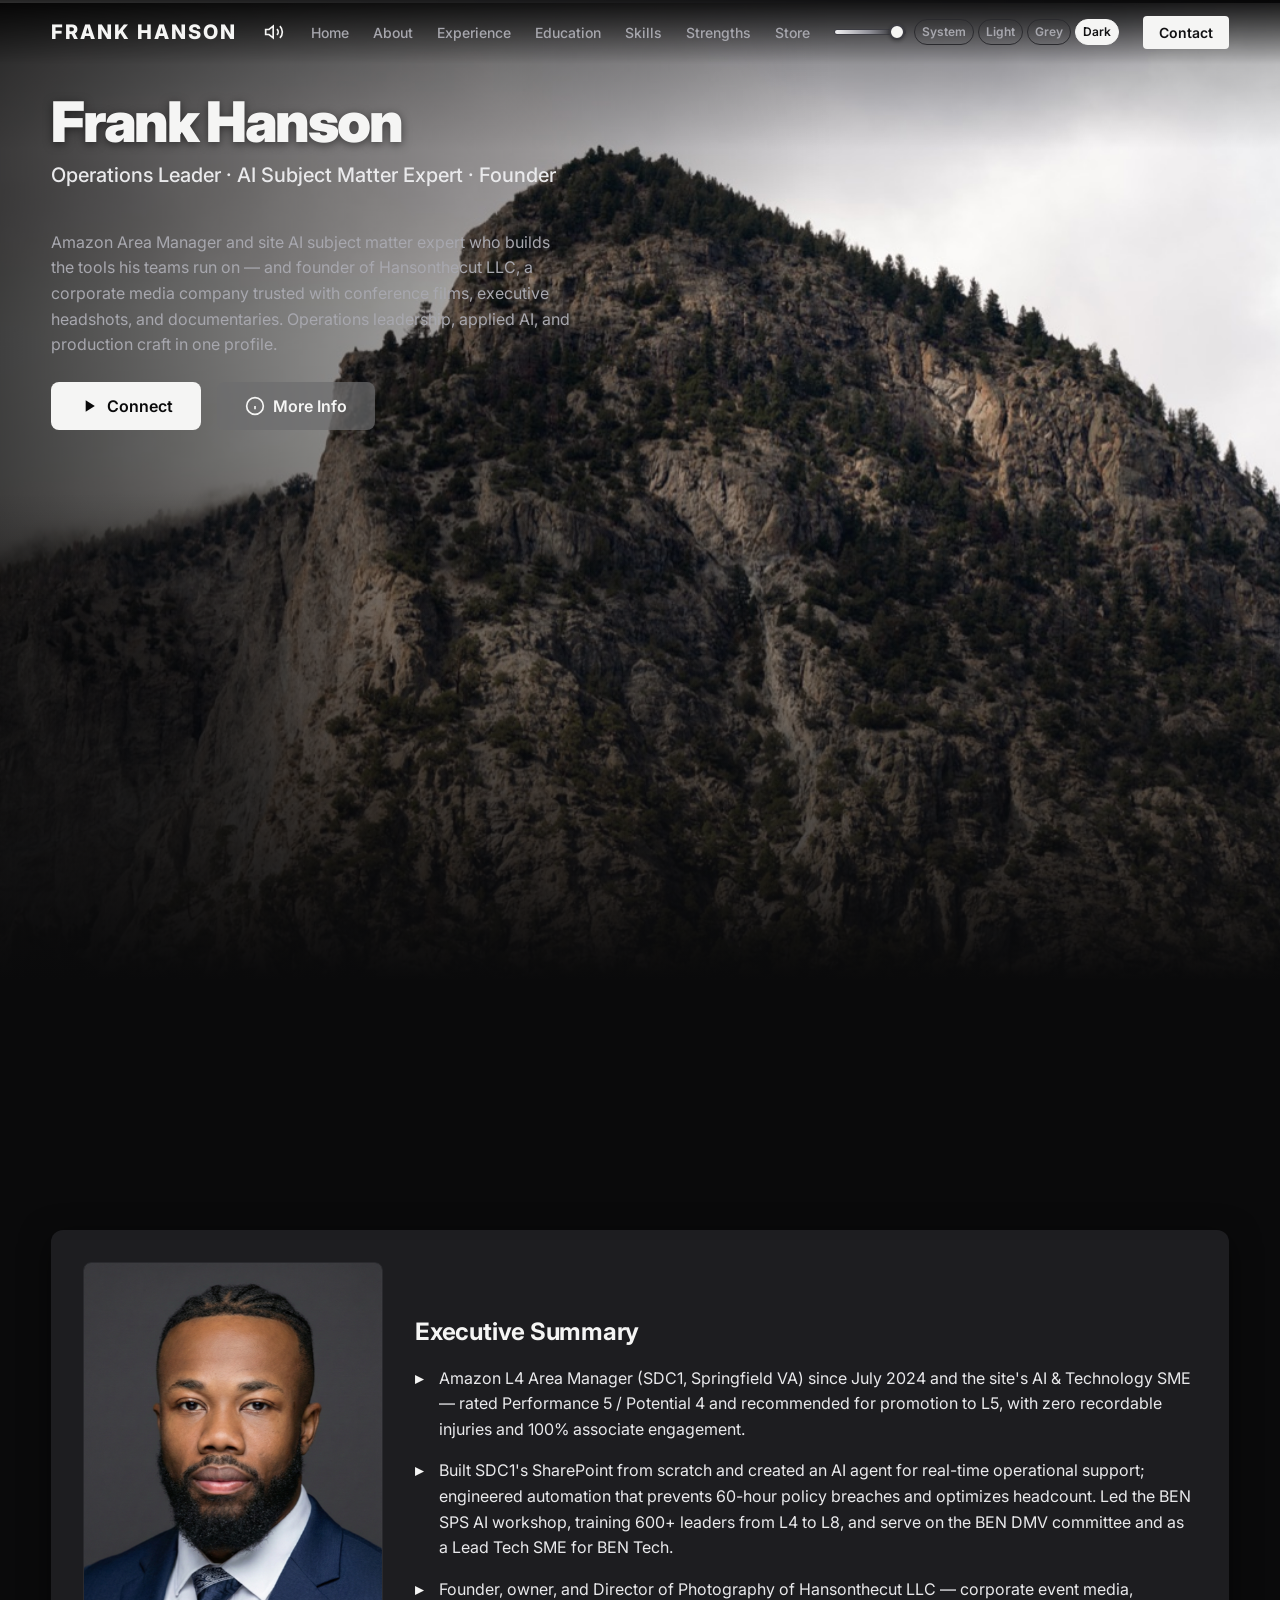
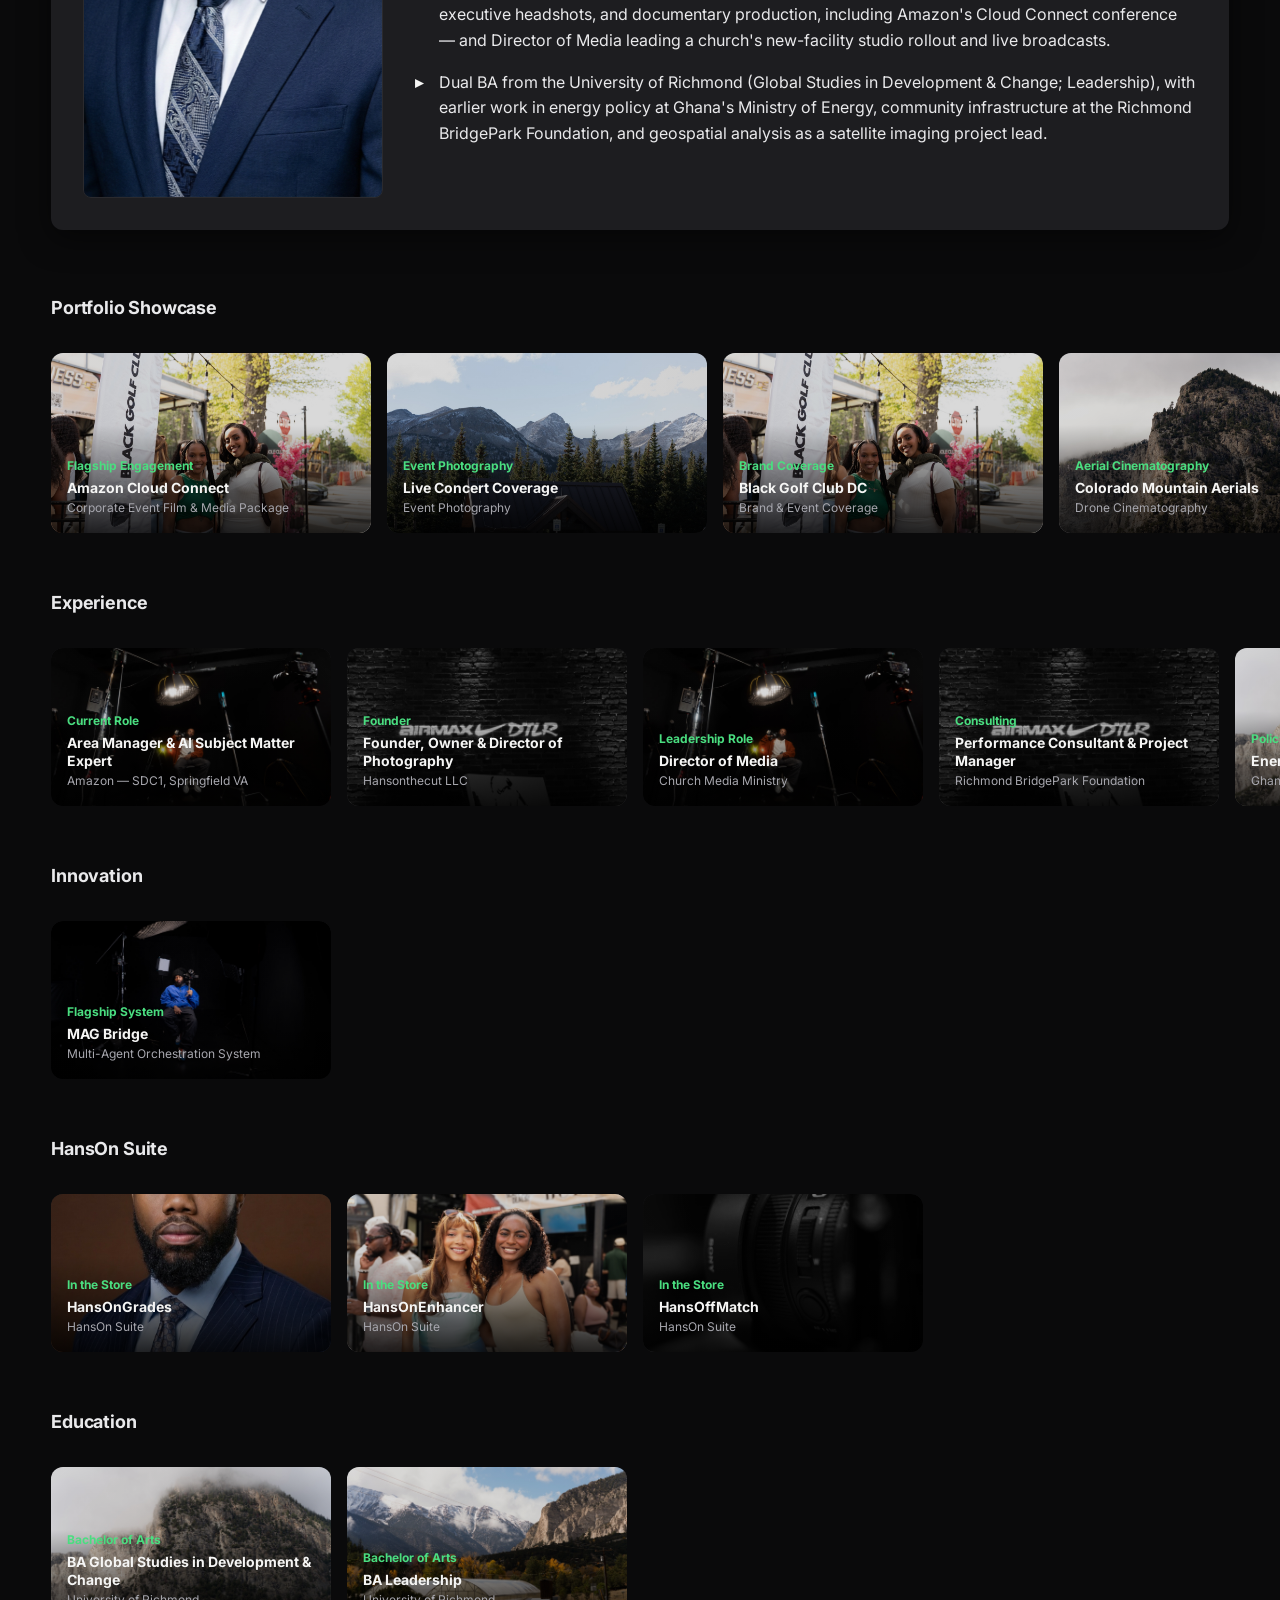
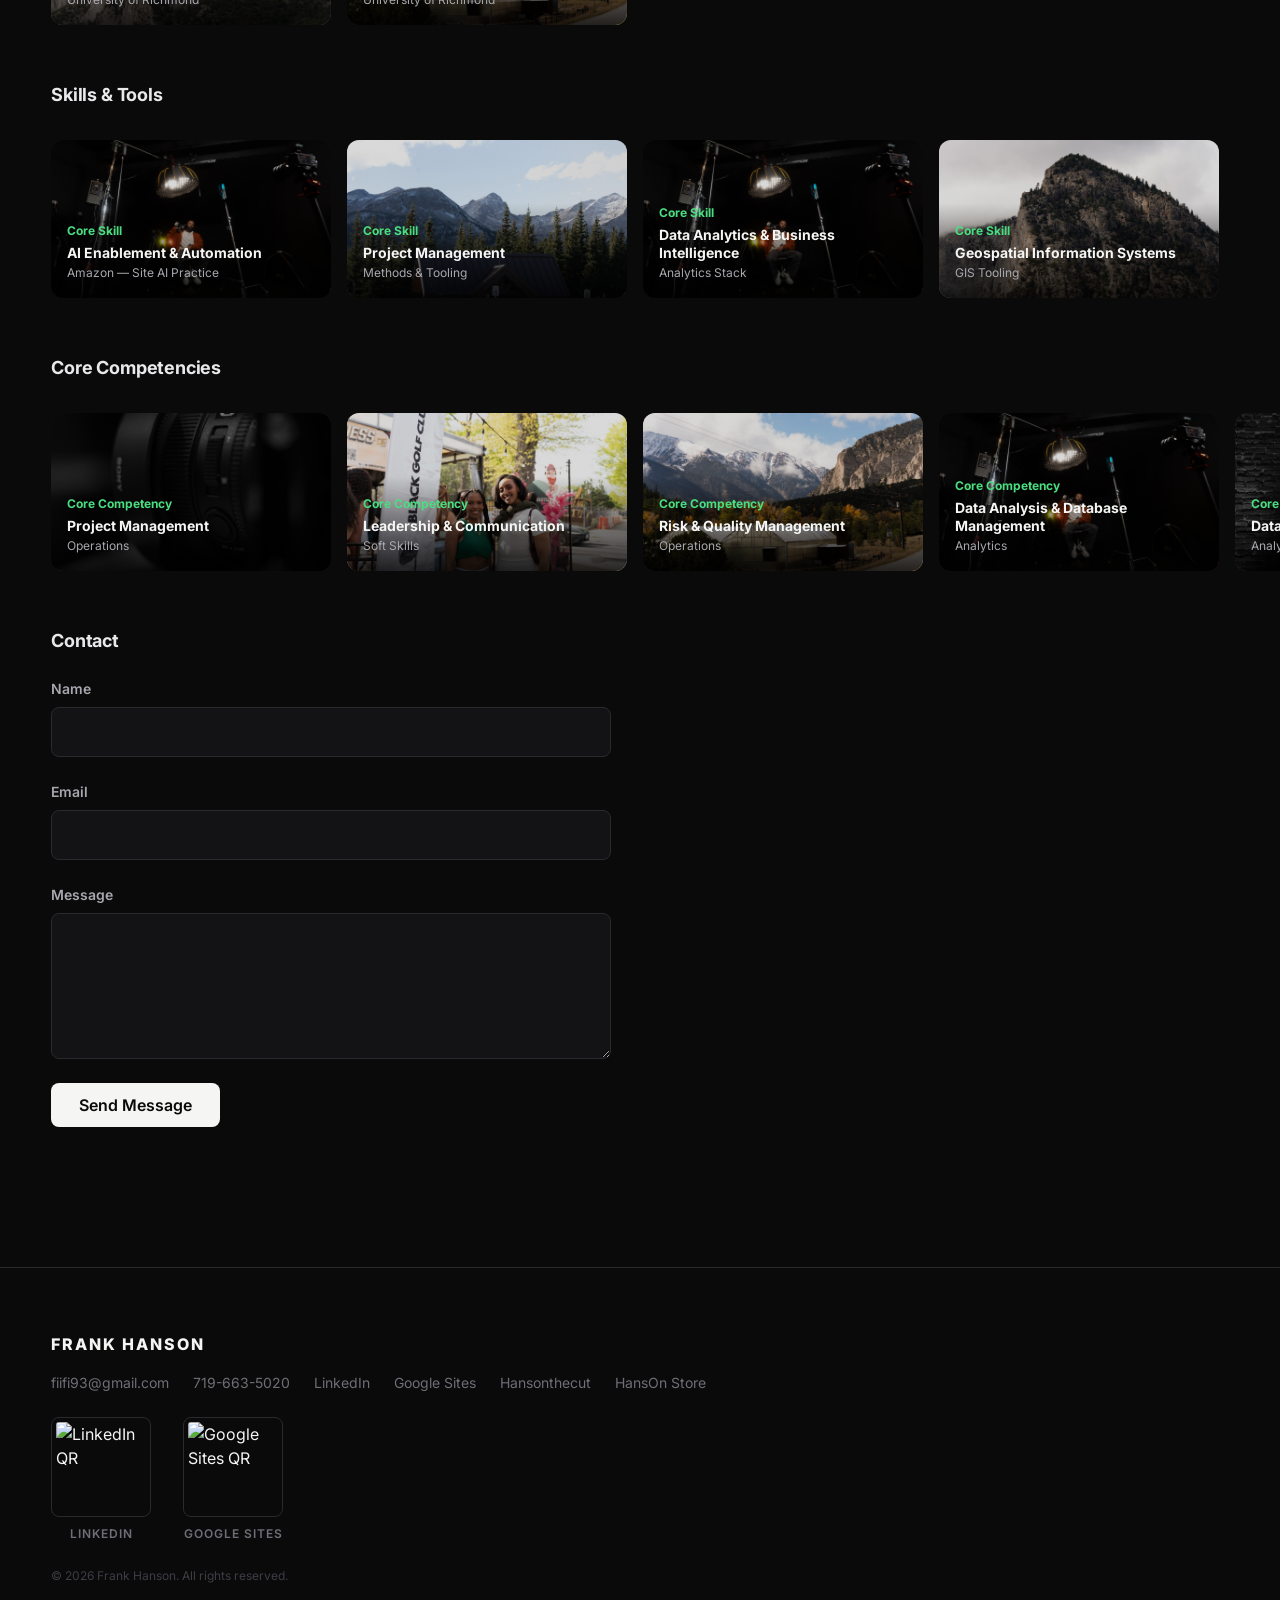
==== commit fe05b7f5: "Refresh Phase 2 (G-02/G-03): repoint store links from Gumroad to store.hansonthecut.com, fix og:imag" ====
--- a/index.html
+++ b/index.html
@@ -12,7 +12,7 @@
     <!-- OpenGraph Tags -->
     <meta property="og:title" content="Frank Hanson — Interactive Resume">
     <meta property="og:description" content="Amazon Area Manager & AI Subject Matter Expert; founder of Hansonthecut LLC. Operations leadership, AI enablement, and corporate media production.">
-    <meta property="og:image" content="https://hansonthecut.github.io/hanson_interactive_resume/assets/Opengraph%20and%20favicon/opengraph.PNG">
+    <meta property="og:image" content="https://resume.hansonthecut.com/assets/Opengraph%20and%20favicon/opengraph.PNG">
     <meta property="og:type" content="website">
 
     <link rel="stylesheet" href="style.css">
@@ -56,7 +56,7 @@
             <a href="#education" class="nav-link">Education</a>
             <a href="#certifications" class="nav-link">Skills</a>
             <a href="#competencies" class="nav-link">Strengths</a>
-            <a href="https://hansonthecut.gumroad.com/" class="nav-link" target="_blank" rel="noopener noreferrer">Store</a>
+            <a href="https://store.hansonthecut.com" class="nav-link" target="_blank" rel="noopener noreferrer">Store</a>
             <div class="theme-control theme-control--nav" role="group" aria-label="Theme spectrum">
                 <input type="range" class="theme-slider" min="0" max="1" step="0.01" value="1" aria-label="Theme spectrum — light to dark">
                 <div class="theme-presets">
@@ -229,8 +229,8 @@
                     rel="noopener noreferrer">Google Sites</a>
                 <a href="https://hansonthecut.com" target="_blank"
                     rel="noopener noreferrer">Hansonthecut</a>
-                <a href="https://hansonthecut.gumroad.com/" target="_blank"
-                    rel="noopener noreferrer">Gumroad Store</a>
+                <a href="https://store.hansonthecut.com" target="_blank"
+                    rel="noopener noreferrer">HansOn Store</a>
             </div>
             <div class="footer-qr-codes">
                 <div class="qr-item">
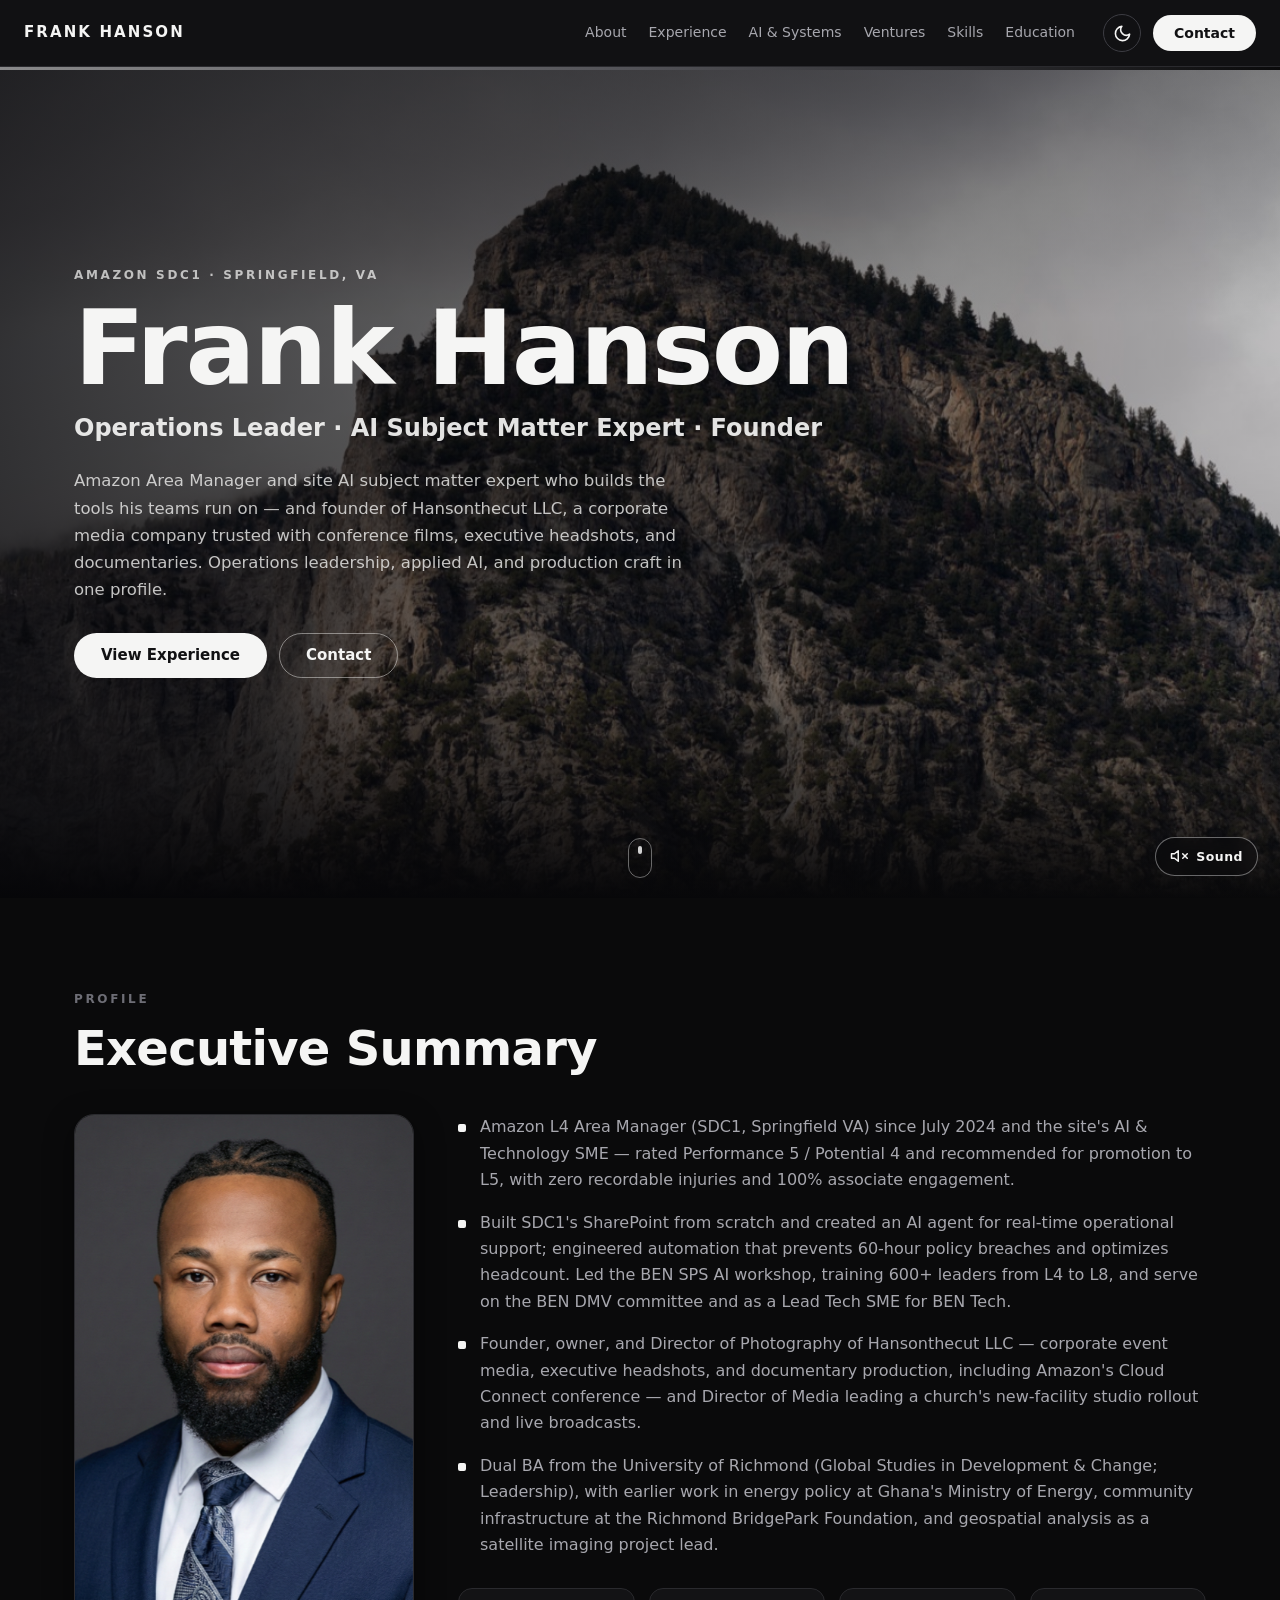
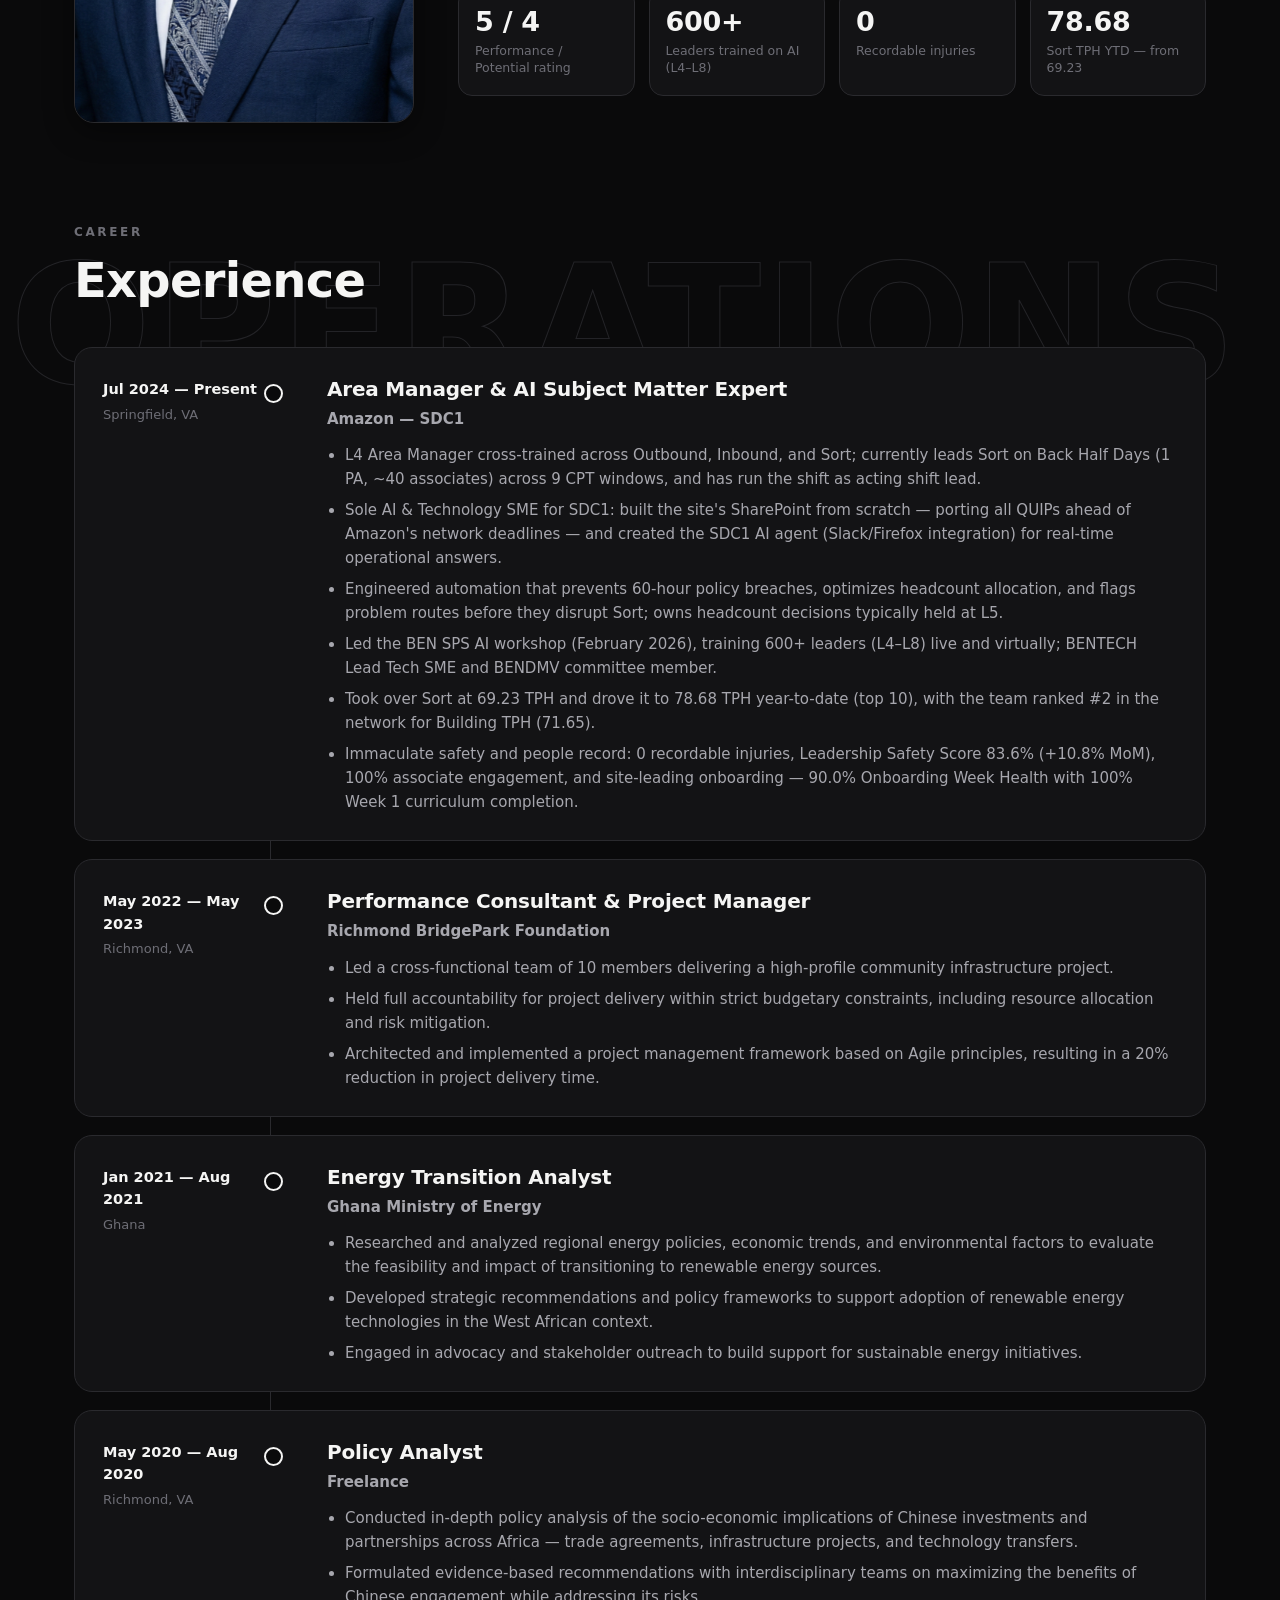
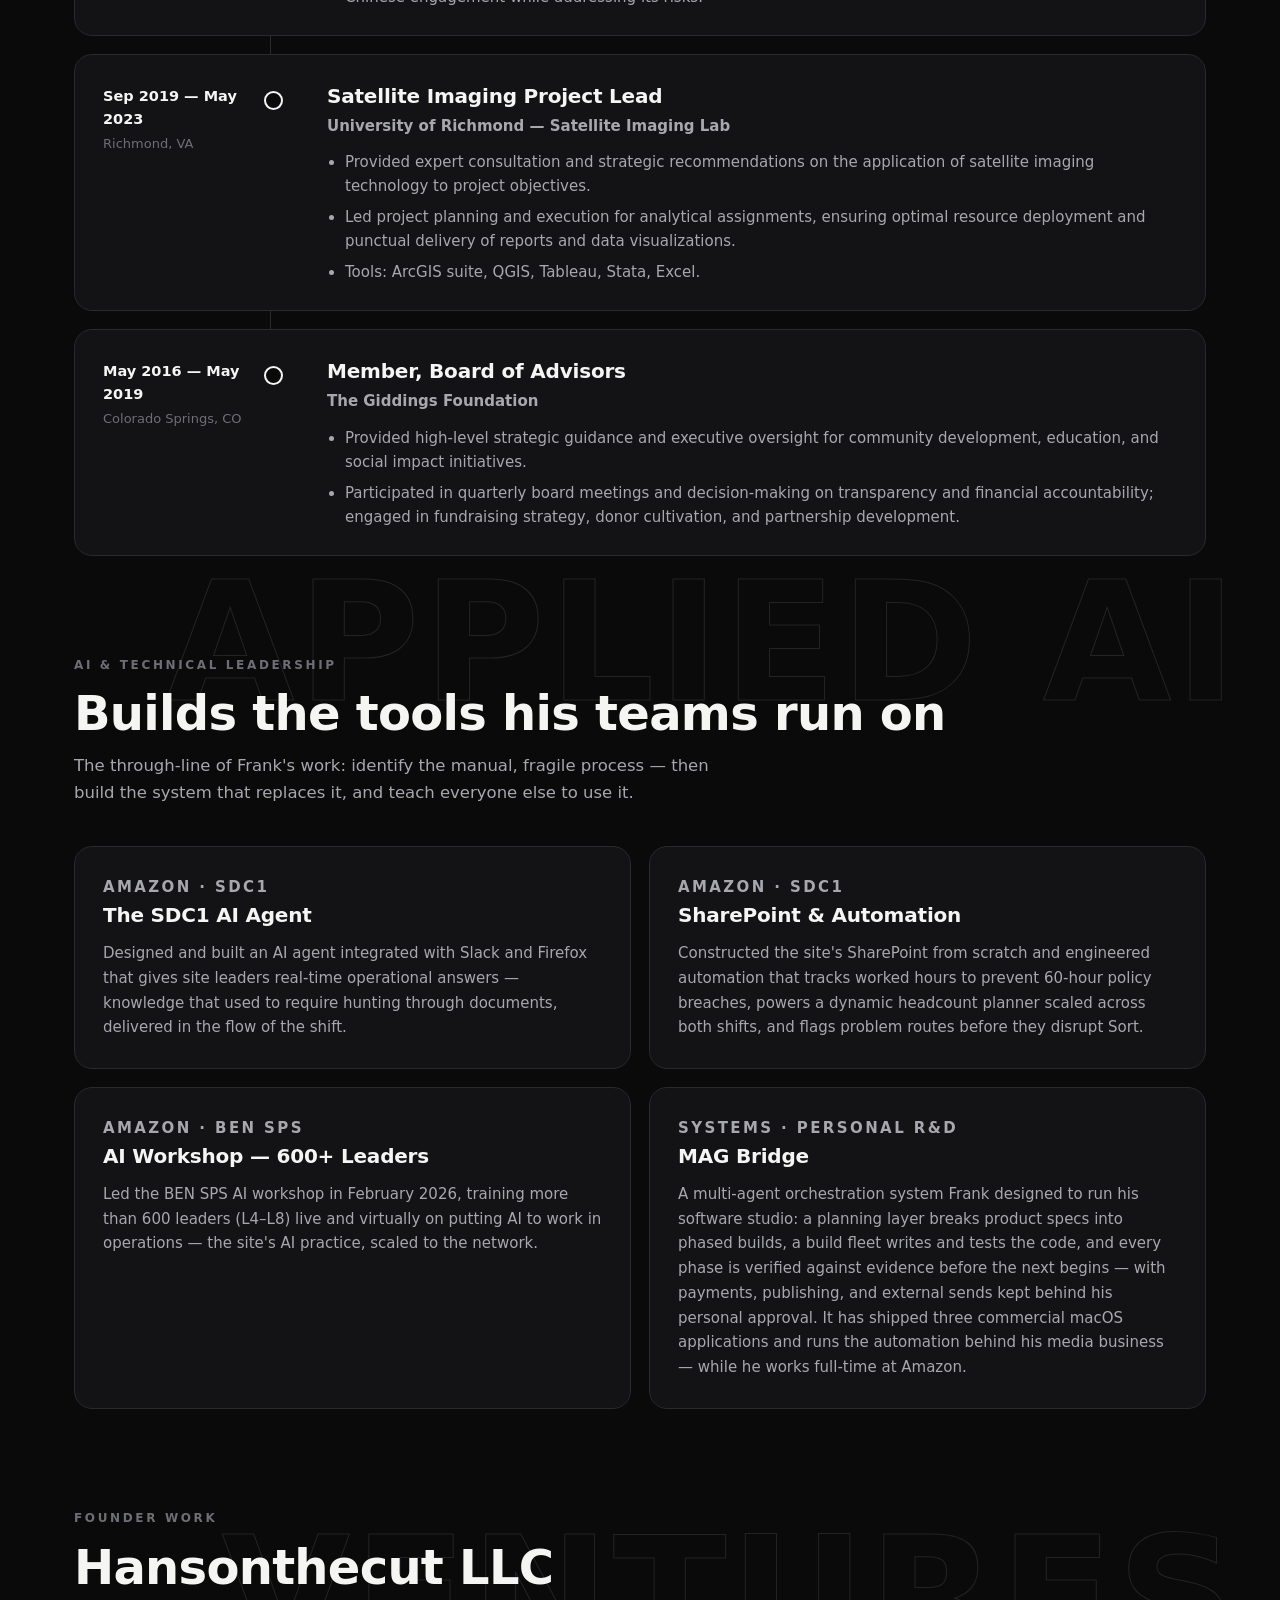
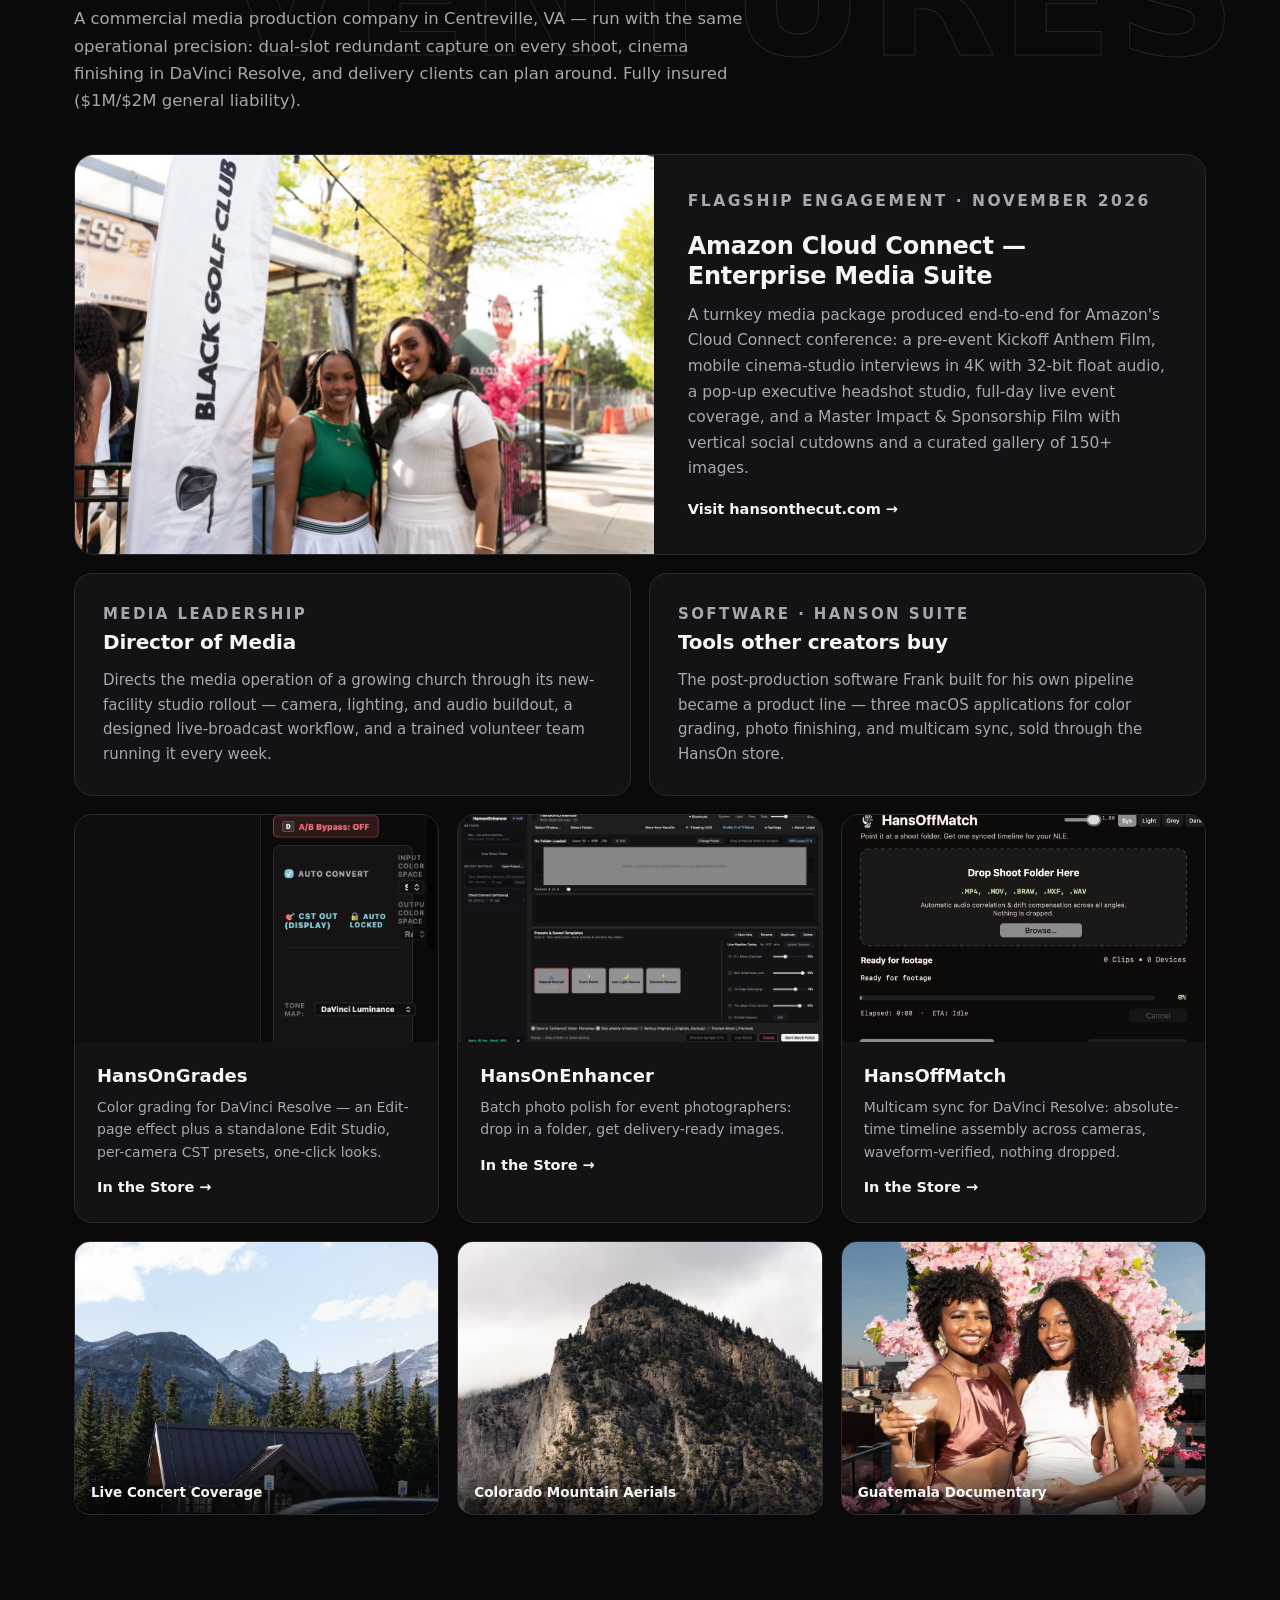
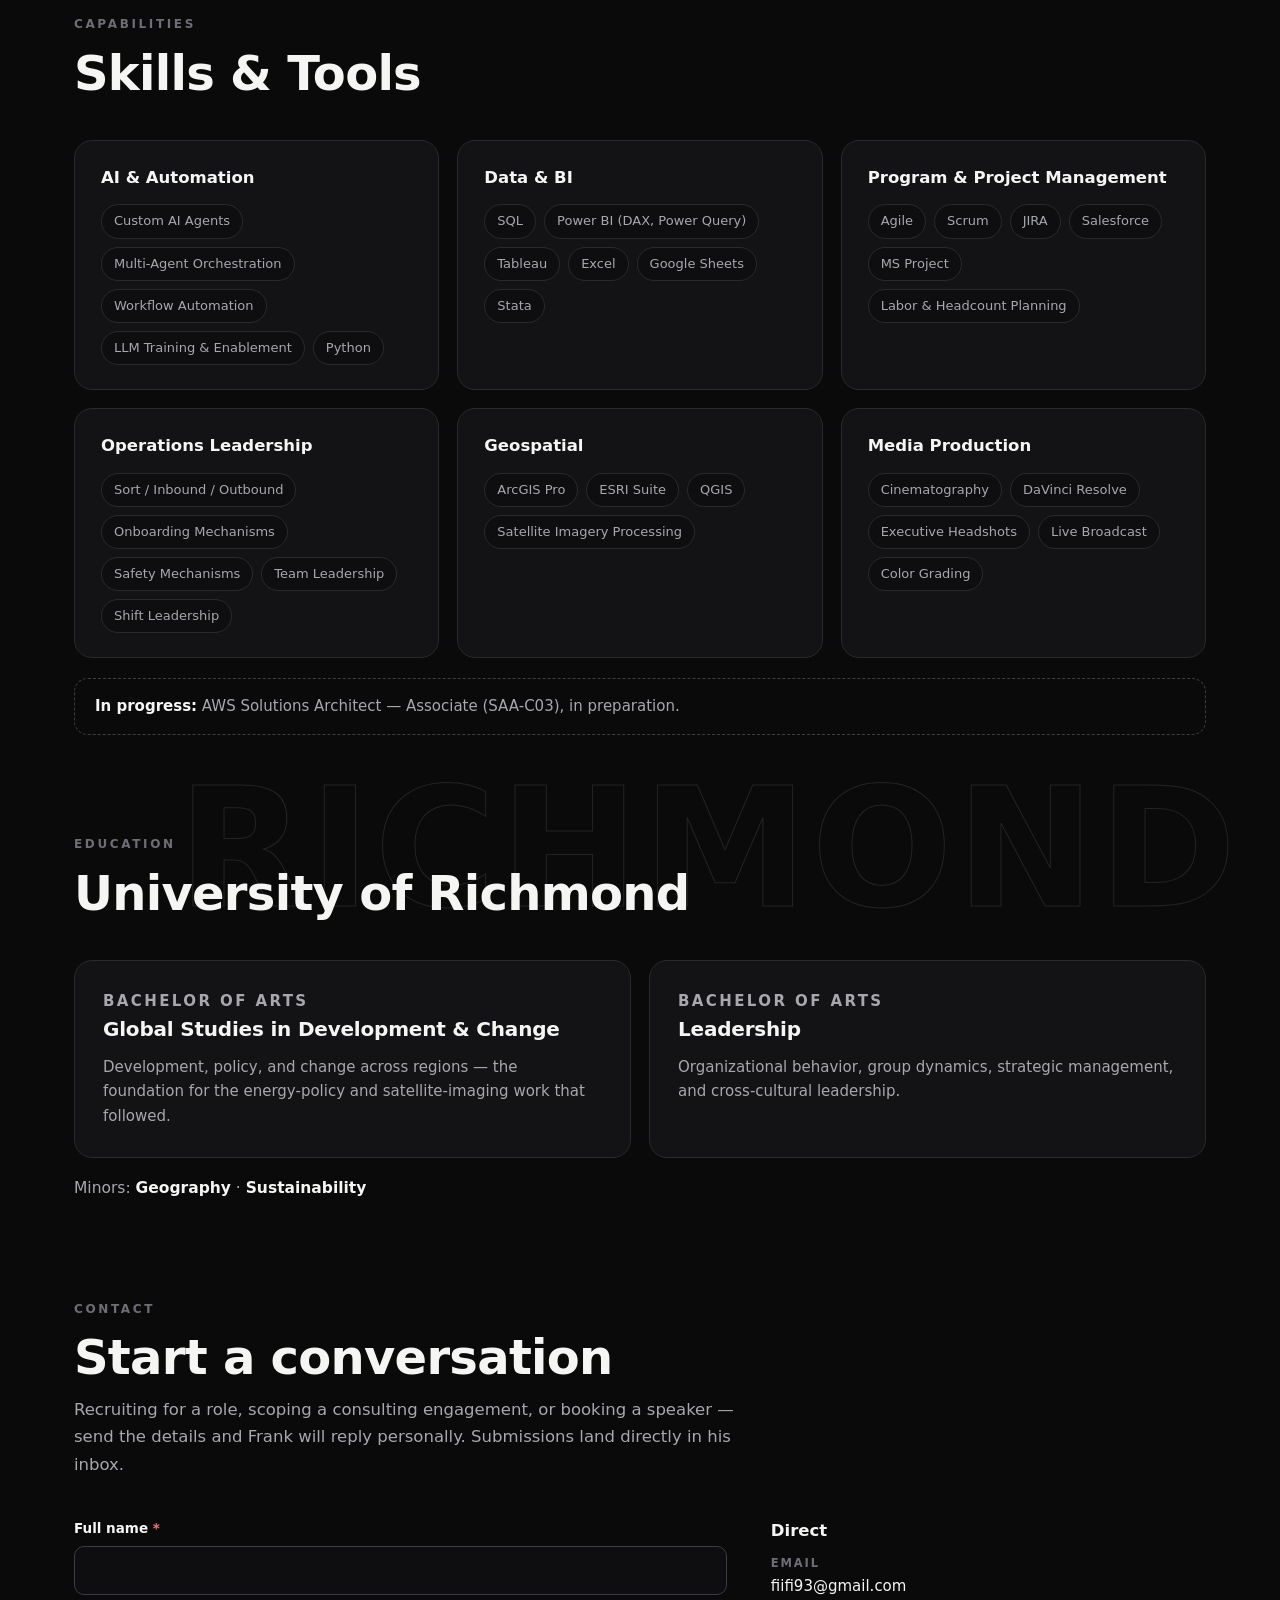
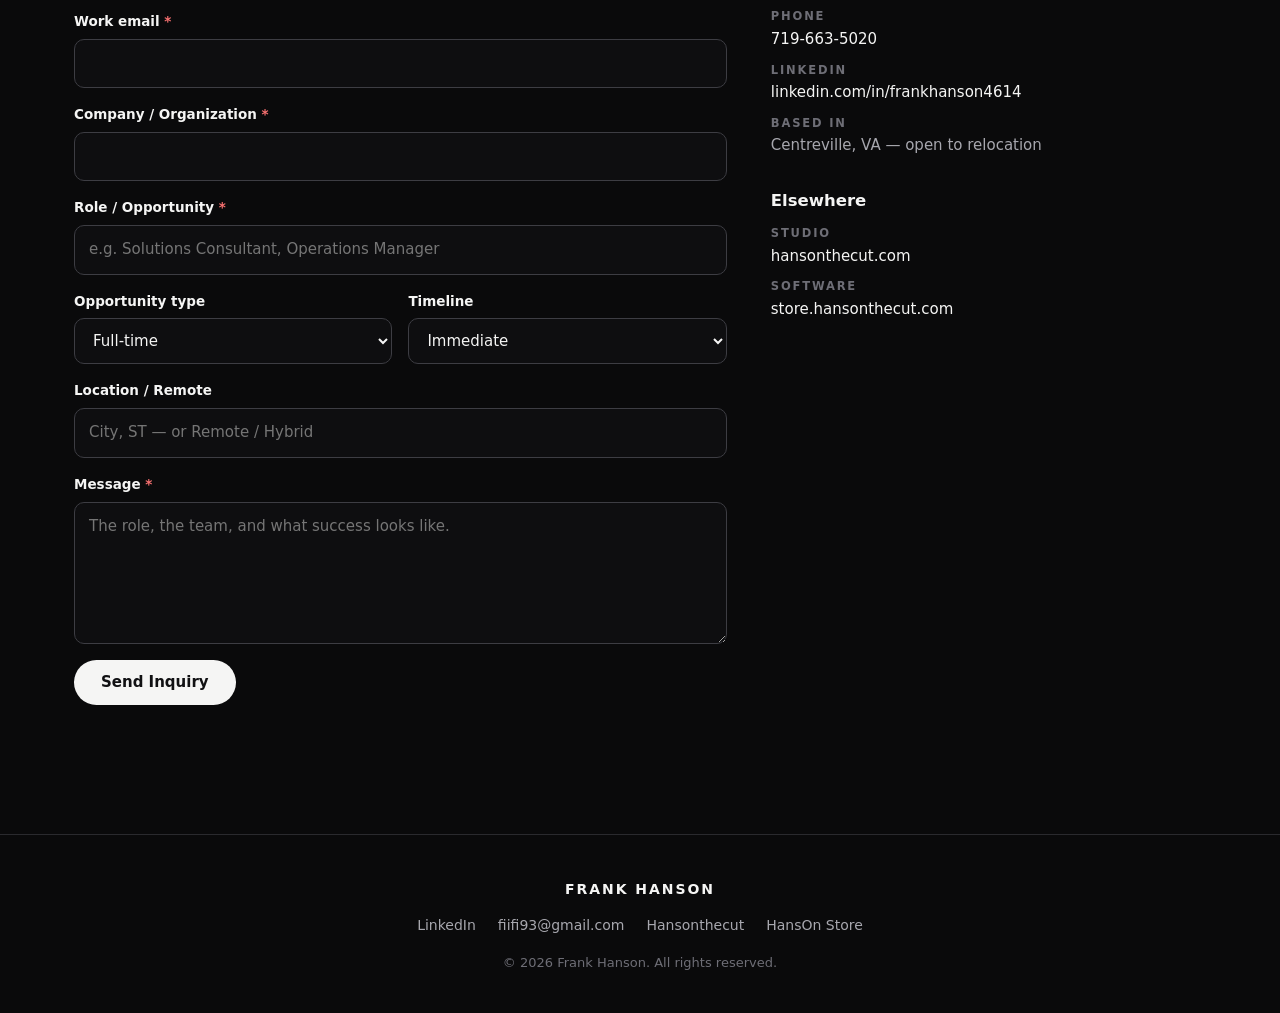
==== commit 647fdf60: "Rebuild: editorial resume on the HansOn design system — spectrum theme engine + icon theme control, " ====
--- a/index.html
+++ b/index.html
@@ -5,21 +5,20 @@
     <meta charset="UTF-8">
     <meta name="viewport" content="width=device-width, initial-scale=1.0">
     <meta name="description"
-        content="Frank Hanson — Amazon Area Manager & AI Subject Matter Expert, founder of Hansonthecut LLC. Interactive resume: operations leadership, AI enablement, and corporate media production.">
-    <title>Frank Hanson — Interactive Resume</title>
-    <link rel="icon" type="image/png" href="assets/Opengraph and favicon/favicon_optimized.png">
-    
+        content="Frank Hanson — Amazon L4 Area Manager & AI Subject Matter Expert (SDC1, Springfield VA), founder of Hansonthecut LLC. Operations leadership, applied AI, and corporate media production.">
+    <title>Frank Hanson — Operations Leader & AI SME</title>
+    <link rel="icon" type="image/png" href="assets/Opengraph%20and%20favicon/favicon_optimized.png">
+
     <!-- OpenGraph Tags -->
-    <meta property="og:title" content="Frank Hanson — Interactive Resume">
+    <meta property="og:title" content="Frank Hanson — Operations Leader & AI SME">
     <meta property="og:description" content="Amazon Area Manager & AI Subject Matter Expert; founder of Hansonthecut LLC. Operations leadership, AI enablement, and corporate media production.">
     <meta property="og:image" content="https://resume.hansonthecut.com/assets/Opengraph%20and%20favicon/opengraph.PNG">
     <meta property="og:type" content="website">
 
+    <!-- Theme engine (HansOn master spectrum) — applies the saved theme before first paint -->
+    <script src="theme.js"></script>
+
     <link rel="stylesheet" href="style.css">
-    <link rel="preconnect" href="https://fonts.googleapis.com">
-    <link rel="preconnect" href="https://fonts.gstatic.com" crossorigin>
-    <link href="https://fonts.googleapis.com/css2?family=Inter:wght@300;400;500;600;700;800;900&display=swap"
-        rel="stylesheet">
 
     <!-- Google Analytics -->
     <script async src="https://www.googletagmanager.com/gtag/js?id=G-M03RNEQ4RK"></script>
@@ -32,271 +31,439 @@
 </head>
 
 <body>
-    <!-- Navbar -->
-    <nav class="navbar" id="navbar">
-        <a href="#" class="navbar-brand" id="navbar-brand">FRANK HANSON</a>
-
-        <!-- Hamburger Button (mobile only) -->
-        <div class="nav-controls">
-            <button id="sound-toggle" class="nav-icon-btn" aria-label="Toggle Sound">
-                <svg id="sound-on-icon" width="20" height="20" viewBox="0 0 24 24" fill="none" stroke="currentColor" stroke-width="2"><path d="M11 5L6 9H2v6h4l5 4V5z"/><path d="M19.07 4.93a10 10 0 0 1 0 14.14M15.54 8.46a5 5 0 0 1 0 7.07"/></svg>
-                <svg id="sound-off-icon" width="20" height="20" viewBox="0 0 24 24" fill="none" stroke="currentColor" stroke-width="2" style="display:none;"><path d="M11 5L6 9H2v6h4l5 4V5z"/><line x1="23" y1="9" x2="17" y2="15"/><line x1="17" y1="9" x2="23" y2="15"/></svg>
-            </button>
-            <button class="hamburger" id="hamburger" aria-label="Toggle navigation menu" aria-expanded="false">
-                <span class="hamburger-line"></span>
-                <span class="hamburger-line"></span>
-                <span class="hamburger-line"></span>
+    <!-- Header -->
+    <header class="site-header" id="site-header">
+        <a href="#top" class="brand" aria-label="Frank Hanson — home">FRANK&nbsp;HANSON</a>
+        <nav class="site-nav" id="site-nav" aria-label="Primary">
+            <a href="#about">About</a>
+            <a href="#experience">Experience</a>
+            <a href="#ai">AI &amp; Systems</a>
+            <a href="#ventures">Ventures</a>
+            <a href="#skills">Skills</a>
+            <a href="#education">Education</a>
+        </nav>
+        <div class="header-actions">
+            <div class="theme-control" id="theme-control">
+                <button type="button" class="theme-toggle" id="theme-toggle" aria-haspopup="true" aria-expanded="false" aria-label="Theme">
+                    <svg class="icon-sun" width="19" height="19" viewBox="0 0 24 24" fill="none" stroke="currentColor" stroke-width="2" stroke-linecap="round" aria-hidden="true"><circle cx="12" cy="12" r="4"/><path d="M12 2v2M12 20v2M4.93 4.93l1.41 1.41M17.66 17.66l1.41 1.41M2 12h2M20 12h2M6.34 17.66l-1.41 1.41M19.07 4.93l-1.41 1.41"/></svg>
+                    <svg class="icon-moon" width="19" height="19" viewBox="0 0 24 24" fill="none" stroke="currentColor" stroke-width="2" stroke-linecap="round" stroke-linejoin="round" aria-hidden="true"><path d="M21 12.79A9 9 0 1 1 11.21 3 7 7 0 0 0 21 12.79z"/></svg>
+                </button>
+                <div class="theme-panel" id="theme-panel" role="group" aria-label="Theme spectrum" hidden>
+                    <div class="theme-panel-scale" aria-hidden="true">
+                        <span>Light</span><span>Grey</span><span>Dark</span>
+                    </div>
+                    <input type="range" class="theme-slider" id="theme-slider" min="0" max="1000" step="1" value="1000" aria-label="Theme spectrum, light to dark">
+                    <div class="theme-presets">
+                        <button type="button" data-preset="system">System</button>
+                        <button type="button" data-preset="light">Light</button>
+                        <button type="button" data-preset="grey">Grey</button>
+                        <button type="button" data-preset="dark">Dark</button>
+                    </div>
+                </div>
+            </div>
+            <a href="#contact" class="btn btn-accent header-cta">Contact</a>
+            <button class="nav-toggle" id="nav-toggle" aria-label="Toggle navigation menu" aria-expanded="false">
+                <span></span><span></span><span></span>
             </button>
         </div>
-
-        <div class="navbar-nav" id="navbar-nav">
-            <a href="#" class="nav-link">Home</a>
-            <a href="#about" class="nav-link">About</a>
-            <a href="#experience" class="nav-link">Experience</a>
-            <a href="#education" class="nav-link">Education</a>
-            <a href="#certifications" class="nav-link">Skills</a>
-            <a href="#competencies" class="nav-link">Strengths</a>
-            <a href="https://store.hansonthecut.com" class="nav-link" target="_blank" rel="noopener noreferrer">Store</a>
-            <div class="theme-control theme-control--nav" role="group" aria-label="Theme spectrum">
-                <input type="range" class="theme-slider" min="0" max="1" step="0.01" value="1" aria-label="Theme spectrum — light to dark">
-                <div class="theme-presets">
-                    <button type="button" class="theme-preset" data-preset="system">System</button>
-                    <button type="button" class="theme-preset" data-preset="light">Light</button>
-                    <button type="button" class="theme-preset" data-preset="grey">Grey</button>
-                    <button type="button" class="theme-preset" data-preset="dark">Dark</button>
-                </div>
-            </div>
-            <div class="nav-contact-container">
-                <a href="mailto:fiifi93@gmail.com" class="nav-link nav-link-cta" id="contact-link">Contact</a>
-                <div class="contact-dropdown" id="contact-dropdown">
-                    <p><strong>Email:</strong> fiifi93@gmail.com</p>
-                    <p><strong>Phone:</strong> <a href="tel:7196635020" class="contact-link">719-663-5020</a></p>
-                    <p><strong>LinkedIn:</strong> <a href="https://www.linkedin.com/in/frankhanson4614" target="_blank" rel="noopener noreferrer">View Profile</a></p>
-                </div>
-            </div>
-            <div class="theme-control theme-control--mobile" role="group" aria-label="Theme spectrum">
-                <input type="range" class="theme-slider" min="0" max="1" step="0.01" value="1" aria-label="Theme spectrum — light to dark">
-                <div class="theme-presets">
-                    <button type="button" class="theme-preset" data-preset="system">System</button>
-                    <button type="button" class="theme-preset" data-preset="light">Light</button>
-                    <button type="button" class="theme-preset" data-preset="grey">Grey</button>
-                    <button type="button" class="theme-preset" data-preset="dark">Dark</button>
-                </div>
+    </header>
+    <div class="spectrum-bar" aria-hidden="true"></div>
+
+    <!-- Audio (opt-in only — starts when the visitor turns sound on) -->
+    <audio id="intro-audio" preload="none">
+        <source src="assets/sounds/intro.mp3" type="audio/mpeg">
+    </audio>
+    <audio id="cinematic-audio" preload="none">
+        <source src="assets/sounds/cinematic_intro.mp3" type="audio/mpeg">
+    </audio>
+
+    <!-- Hero -->
+    <section class="hero" id="top" data-fx="leave">
+        <video class="hero-video" autoplay muted loop playsinline poster="assets/web/aerial.jpg" aria-hidden="true">
+            <source src="assets/drone-hero.mp4" type="video/mp4">
+        </video>
+        <div class="hero-shade" aria-hidden="true"></div>
+        <div class="hero-inner">
+            <p class="eyebrow">Amazon SDC1 · Springfield, VA</p>
+            <h1 class="hero-title">Frank Hanson</h1>
+            <p class="hero-subtitle">Operations Leader · AI Subject Matter Expert · Founder</p>
+            <p class="hero-lede">Amazon Area Manager and site AI subject matter expert who builds the tools his teams run on — and founder of Hansonthecut LLC, a corporate media company trusted with conference films, executive headshots, and documentaries. Operations leadership, applied AI, and production craft in one profile.</p>
+            <div class="hero-ctas">
+                <a href="#experience" class="btn btn-accent btn-lg">View Experience</a>
+                <a href="#contact" class="btn btn-ghost btn-lg">Contact</a>
             </div>
         </div>
-    </nav>
-    <div class="spectrum-bar" aria-hidden="true"></div>
-
-    <!-- Audio Elements -->
-<audio id="intro-audio">
-    <source src="assets/sounds/intro.mp3" type="audio/mpeg">
-</audio>
-<audio id="cinematic-audio">
-    <source src="assets/sounds/cinematic_intro.mp3" type="audio/mpeg">
-</audio>
-
-    <!-- Hero Section -->
-    <header class="hero" id="hero">
-        <video class="hero-bg-video" autoplay muted loop playsinline poster="assets/web/aerial.jpg" style="position:absolute;top:0;left:0;width:100%;height:100%;object-fit:cover;">
-    <source src="assets/drone-hero.mp4" type="video/mp4">
-    Your browser does not support the video tag.
-</video>
-        <div class="hero-overlay"></div>
-        <div class="hero-content">
-            <div class="hero-profile">
-                <div class="hero-profile-text">
-                    <h1 class="hero-title">Frank Hanson</h1>
-                    <h2 class="hero-subtitle">Operations Leader · AI Subject Matter Expert · Founder</h2>
-                </div>
-            </div>
-            <p class="hero-description">Amazon Area Manager and site AI subject matter expert who builds the tools his teams run on — and founder of Hansonthecut LLC, a corporate media company trusted with conference films, executive headshots, and documentaries. Operations leadership, applied AI, and production craft in one profile.</p>
-            <div class="hero-buttons">
-                <a href="https://www.linkedin.com/in/frankhanson4614" target="_blank" rel="noopener noreferrer"
-                    class="btn btn-play" id="btn-connect">
-                    <svg width="20" height="20" viewBox="0 0 24 24" fill="currentColor">
-                        <path d="M8 5v14l11-7z" />
-                    </svg>
-                    <span>Connect</span>
-                </a>
-                <button class="btn btn-info" id="btn-more-info">
-                    <svg width="20" height="20" viewBox="0 0 24 24" fill="none" stroke="currentColor" stroke-width="2">
-                        <circle cx="12" cy="12" r="10" />
-                        <line x1="12" y1="16" x2="12" y2="12" />
-                        <line x1="12" y1="8" x2="12.01" y2="8" />
-                    </svg>
-                    <span>More Info</span>
-                </button>
-            </div>
-        </div>
-    </header>
-
-    <!-- Main Content Sliders -->
+        <button id="sound-toggle" class="sound-toggle" aria-label="Turn sound on" aria-pressed="false">
+            <svg class="sound-off-icon" width="18" height="18" viewBox="0 0 24 24" fill="none" stroke="currentColor" stroke-width="2" stroke-linecap="round" stroke-linejoin="round" aria-hidden="true"><path d="M11 5L6 9H2v6h4l5 4V5z"/><line x1="23" y1="9" x2="17" y2="15"/><line x1="17" y1="9" x2="23" y2="15"/></svg>
+            <svg class="sound-on-icon" width="18" height="18" viewBox="0 0 24 24" fill="none" stroke="currentColor" stroke-width="2" stroke-linecap="round" stroke-linejoin="round" style="display:none;" aria-hidden="true"><path d="M11 5L6 9H2v6h4l5 4V5z"/><path d="M19.07 4.93a10 10 0 0 1 0 14.14M15.54 8.46a5 5 0 0 1 0 7.07"/></svg>
+            <span>Sound</span>
+        </button>
+        <div class="hero-scroll" aria-hidden="true"><span></span></div>
+    </section>
+
     <main>
-        <!-- About Section -->
-        <section class="row about-row" id="about">
-            <div class="about-container">
-                <div class="about-image">
-                    <img src="assets/portraits_of_me/headshot_final.png" alt="Frank Hanson">
-                </div>
-                <div class="about-content-text">
-                    <h3 class="about-subtitle">Executive Summary</h3>
-                    <ul class="about-list">
-                        <li>Amazon L4 Area Manager (SDC1, Springfield VA) since July 2024 and the site's AI & Technology SME — rated Performance 5 / Potential 4 and recommended for promotion to L5, with zero recordable injuries and 100% associate engagement.</li>
+        <!-- About / Executive Summary -->
+        <section class="section" id="about">
+            <div class="section-head" data-reveal>
+                <p class="eyebrow">Profile</p>
+                <h2 class="display-h">Executive Summary</h2>
+            </div>
+            <div class="about-grid">
+                <figure class="about-portrait" data-reveal>
+                    <img src="assets/portraits_of_me/headshot_final.png" alt="Frank Hanson" loading="lazy">
+                </figure>
+                <div class="about-body" data-reveal>
+                    <ul class="summary-list">
+                        <li>Amazon L4 Area Manager (SDC1, Springfield VA) since July 2024 and the site's AI &amp; Technology SME — rated Performance 5 / Potential 4 and recommended for promotion to L5, with zero recordable injuries and 100% associate engagement.</li>
                         <li>Built SDC1's SharePoint from scratch and created an AI agent for real-time operational support; engineered automation that prevents 60-hour policy breaches and optimizes headcount. Led the BEN SPS AI workshop, training 600+ leaders from L4 to L8, and serve on the BEN DMV committee and as a Lead Tech SME for BEN Tech.</li>
                         <li>Founder, owner, and Director of Photography of Hansonthecut LLC — corporate event media, executive headshots, and documentary production, including Amazon's Cloud Connect conference — and Director of Media leading a church's new-facility studio rollout and live broadcasts.</li>
-                        <li>Dual BA from the University of Richmond (Global Studies in Development & Change; Leadership), with earlier work in energy policy at Ghana's Ministry of Energy, community infrastructure at the Richmond BridgePark Foundation, and geospatial analysis as a satellite imaging project lead.</li>
+                        <li>Dual BA from the University of Richmond (Global Studies in Development &amp; Change; Leadership), with earlier work in energy policy at Ghana's Ministry of Energy, community infrastructure at the Richmond BridgePark Foundation, and geospatial analysis as a satellite imaging project lead.</li>
                     </ul>
-                </div>
-            </div>
-        </section>
-
-        <!-- Portfolio Showcase -->
-        <section class="row" id="portfolio">
-            <h2 class="row-title">Portfolio Showcase</h2>
-            <div class="row-posters row-posters-lg" id="portfolio-posters">
-                <!-- Injected via JS -->
-            </div>
-        </section>
-
-        <section class="row" id="experience">
-            <h2 class="row-title">Experience</h2>
-            <div class="row-posters" id="experience-posters">
-                <!-- Injected via JS -->
-            </div>
-        </section>
-
-        <section class="row" id="innovation">
-            <h2 class="row-title">Innovation</h2>
-            <div class="row-posters" id="innovation-posters">
-                <!-- Injected via JS -->
-            </div>
-        </section>
-
-        <section class="row" id="suite">
-            <h2 class="row-title">HansOn Suite</h2>
-            <div class="row-posters" id="suite-posters">
-                <!-- Injected via JS -->
-            </div>
-        </section>
-
-        <section class="row" id="education">
-            <h2 class="row-title">Education</h2>
-            <div class="row-posters" id="education-posters">
-                <!-- Injected via JS -->
-            </div>
-        </section>
-
-        <section class="row" id="certifications">
-            <h2 class="row-title">Skills & Tools</h2>
-            <div class="row-posters" id="certifications-posters">
-                <!-- Injected via JS -->
-            </div>
-        </section>
-
-        <section class="row" id="competencies">
-            <h2 class="row-title">Core Competencies</h2>
-            <div class="row-posters" id="competencies-posters">
-                <!-- Injected via JS -->
-            </div>
-        </section>
-
-        <section class="row" id="contact">
-            <h2 class="row-title">Contact</h2>
-            <form class="contact-form" id="contact-form" action="https://formspree.io/f/xljbnaar" method="POST">
-                <label for="cf-name">Name</label>
-                <input id="cf-name" type="text" name="name" autocomplete="name" required>
-                <label for="cf-email">Email</label>
-                <input id="cf-email" type="email" name="email" autocomplete="email" required>
-                <label for="cf-message">Message</label>
-                <textarea id="cf-message" name="message" rows="5" required></textarea>
-                <input type="hidden" name="_subject" value="New message from the interactive resume">
-                <button type="submit" class="btn btn-play contact-submit">Send Message</button>
-                <p class="contact-status" id="contact-status" role="status" aria-live="polite"></p>
-            </form>
+                    <div class="stat-row">
+                        <div class="stat"><strong>5 / 4</strong><span>Performance / Potential rating</span></div>
+                        <div class="stat"><strong>600+</strong><span>Leaders trained on AI (L4–L8)</span></div>
+                        <div class="stat"><strong>0</strong><span>Recordable injuries</span></div>
+                        <div class="stat"><strong>78.68</strong><span>Sort TPH YTD — from 69.23</span></div>
+                    </div>
+                </div>
+            </div>
+        </section>
+
+        <!-- Experience -->
+        <section class="section" id="experience">
+            <span class="mega-word" data-drift="-0.06" aria-hidden="true">OPERATIONS</span>
+            <div class="section-head" data-reveal>
+                <p class="eyebrow">Career</p>
+                <h2 class="display-h">Experience</h2>
+            </div>
+            <div class="timeline">
+                <article class="tl-item" data-reveal>
+                    <div class="tl-meta">
+                        <span class="tl-date">Jul 2024 — Present</span>
+                        <span class="tl-place">Springfield, VA</span>
+                    </div>
+                    <div class="tl-body">
+                        <h3>Area Manager &amp; AI Subject Matter Expert</h3>
+                        <p class="tl-org">Amazon — SDC1</p>
+                        <ul>
+                            <li>L4 Area Manager cross-trained across Outbound, Inbound, and Sort; currently leads Sort on Back Half Days (1 PA, ~40 associates) across 9 CPT windows, and has run the shift as acting shift lead.</li>
+                            <li>Sole AI &amp; Technology SME for SDC1: built the site's SharePoint from scratch — porting all QUIPs ahead of Amazon's network deadlines — and created the SDC1 AI agent (Slack/Firefox integration) for real-time operational answers.</li>
+                            <li>Engineered automation that prevents 60-hour policy breaches, optimizes headcount allocation, and flags problem routes before they disrupt Sort; owns headcount decisions typically held at L5.</li>
+                            <li>Led the BEN SPS AI workshop (February 2026), training 600+ leaders (L4–L8) live and virtually; BENTECH Lead Tech SME and BENDMV committee member.</li>
+                            <li>Took over Sort at 69.23 TPH and drove it to 78.68 TPH year-to-date (top 10), with the team ranked #2 in the network for Building TPH (71.65).</li>
+                            <li>Immaculate safety and people record: 0 recordable injuries, Leadership Safety Score 83.6% (+10.8% MoM), 100% associate engagement, and site-leading onboarding — 90.0% Onboarding Week Health with 100% Week 1 curriculum completion.</li>
+                        </ul>
+                    </div>
+                </article>
+
+                <article class="tl-item" data-reveal>
+                    <div class="tl-meta">
+                        <span class="tl-date">May 2022 — May 2023</span>
+                        <span class="tl-place">Richmond, VA</span>
+                    </div>
+                    <div class="tl-body">
+                        <h3>Performance Consultant &amp; Project Manager</h3>
+                        <p class="tl-org">Richmond BridgePark Foundation</p>
+                        <ul>
+                            <li>Led a cross-functional team of 10 members delivering a high-profile community infrastructure project.</li>
+                            <li>Held full accountability for project delivery within strict budgetary constraints, including resource allocation and risk mitigation.</li>
+                            <li>Architected and implemented a project management framework based on Agile principles, resulting in a 20% reduction in project delivery time.</li>
+                        </ul>
+                    </div>
+                </article>
+
+                <article class="tl-item" data-reveal>
+                    <div class="tl-meta">
+                        <span class="tl-date">Jan 2021 — Aug 2021</span>
+                        <span class="tl-place">Ghana</span>
+                    </div>
+                    <div class="tl-body">
+                        <h3>Energy Transition Analyst</h3>
+                        <p class="tl-org">Ghana Ministry of Energy</p>
+                        <ul>
+                            <li>Researched and analyzed regional energy policies, economic trends, and environmental factors to evaluate the feasibility and impact of transitioning to renewable energy sources.</li>
+                            <li>Developed strategic recommendations and policy frameworks to support adoption of renewable energy technologies in the West African context.</li>
+                            <li>Engaged in advocacy and stakeholder outreach to build support for sustainable energy initiatives.</li>
+                        </ul>
+                    </div>
+                </article>
+
+                <article class="tl-item" data-reveal>
+                    <div class="tl-meta">
+                        <span class="tl-date">May 2020 — Aug 2020</span>
+                        <span class="tl-place">Richmond, VA</span>
+                    </div>
+                    <div class="tl-body">
+                        <h3>Policy Analyst</h3>
+                        <p class="tl-org">Freelance</p>
+                        <ul>
+                            <li>Conducted in-depth policy analysis of the socio-economic implications of Chinese investments and partnerships across Africa — trade agreements, infrastructure projects, and technology transfers.</li>
+                            <li>Formulated evidence-based recommendations with interdisciplinary teams on maximizing the benefits of Chinese engagement while addressing its risks.</li>
+                        </ul>
+                    </div>
+                </article>
+
+                <article class="tl-item" data-reveal>
+                    <div class="tl-meta">
+                        <span class="tl-date">Sep 2019 — May 2023</span>
+                        <span class="tl-place">Richmond, VA</span>
+                    </div>
+                    <div class="tl-body">
+                        <h3>Satellite Imaging Project Lead</h3>
+                        <p class="tl-org">University of Richmond — Satellite Imaging Lab</p>
+                        <ul>
+                            <li>Provided expert consultation and strategic recommendations on the application of satellite imaging technology to project objectives.</li>
+                            <li>Led project planning and execution for analytical assignments, ensuring optimal resource deployment and punctual delivery of reports and data visualizations.</li>
+                            <li>Tools: ArcGIS suite, QGIS, Tableau, Stata, Excel.</li>
+                        </ul>
+                    </div>
+                </article>
+
+                <article class="tl-item" data-reveal>
+                    <div class="tl-meta">
+                        <span class="tl-date">May 2016 — May 2019</span>
+                        <span class="tl-place">Colorado Springs, CO</span>
+                    </div>
+                    <div class="tl-body">
+                        <h3>Member, Board of Advisors</h3>
+                        <p class="tl-org">The Giddings Foundation</p>
+                        <ul>
+                            <li>Provided high-level strategic guidance and executive oversight for community development, education, and social impact initiatives.</li>
+                            <li>Participated in quarterly board meetings and decision-making on transparency and financial accountability; engaged in fundraising strategy, donor cultivation, and partnership development.</li>
+                        </ul>
+                    </div>
+                </article>
+            </div>
+        </section>
+
+        <!-- AI & Technical Leadership -->
+        <section class="section" id="ai">
+            <span class="mega-word" data-drift="0.05" aria-hidden="true">APPLIED&nbsp;AI</span>
+            <div class="section-head" data-reveal>
+                <p class="eyebrow">AI &amp; Technical Leadership</p>
+                <h2 class="display-h">Builds the tools his teams run on</h2>
+                <p class="lede">The through-line of Frank's work: identify the manual, fragile process — then build the system that replaces it, and teach everyone else to use it.</p>
+            </div>
+            <div class="card-grid">
+                <article class="card" data-reveal>
+                    <p class="card-tag">Amazon · SDC1</p>
+                    <h3>The SDC1 AI Agent</h3>
+                    <p>Designed and built an AI agent integrated with Slack and Firefox that gives site leaders real-time operational answers — knowledge that used to require hunting through documents, delivered in the flow of the shift.</p>
+                </article>
+                <article class="card" data-reveal>
+                    <p class="card-tag">Amazon · SDC1</p>
+                    <h3>SharePoint &amp; Automation</h3>
+                    <p>Constructed the site's SharePoint from scratch and engineered automation that tracks worked hours to prevent 60-hour policy breaches, powers a dynamic headcount planner scaled across both shifts, and flags problem routes before they disrupt Sort.</p>
+                </article>
+                <article class="card" data-reveal>
+                    <p class="card-tag">Amazon · BEN SPS</p>
+                    <h3>AI Workshop — 600+ Leaders</h3>
+                    <p>Led the BEN SPS AI workshop in February 2026, training more than 600 leaders (L4–L8) live and virtually on putting AI to work in operations — the site's AI practice, scaled to the network.</p>
+                </article>
+                <article class="card" data-reveal>
+                    <p class="card-tag">Systems · Personal R&amp;D</p>
+                    <h3>MAG Bridge</h3>
+                    <p>A multi-agent orchestration system Frank designed to run his software studio: a planning layer breaks product specs into phased builds, a build fleet writes and tests the code, and every phase is verified against evidence before the next begins — with payments, publishing, and external sends kept behind his personal approval. It has shipped three commercial macOS applications and runs the automation behind his media business — while he works full-time at Amazon.</p>
+                </article>
+            </div>
+        </section>
+
+        <!-- Ventures -->
+        <section class="section" id="ventures">
+            <span class="mega-word" data-drift="-0.05" aria-hidden="true">VENTURES</span>
+            <div class="section-head" data-reveal>
+                <p class="eyebrow">Founder Work</p>
+                <h2 class="display-h">Hansonthecut LLC</h2>
+                <p class="lede">A commercial media production company in Centreville, VA — run with the same operational precision: dual-slot redundant capture on every shoot, cinema finishing in DaVinci Resolve, and delivery clients can plan around. Fully insured ($1M/$2M general liability).</p>
+            </div>
+            <article class="feature" data-reveal>
+                <div class="feature-media">
+                    <img src="assets/web/event.jpg" alt="Amazon Cloud Connect conference coverage" loading="lazy">
+                </div>
+                <div class="feature-body">
+                    <p class="card-tag">Flagship Engagement · November 2026</p>
+                    <h3>Amazon Cloud Connect — Enterprise Media Suite</h3>
+                    <p>A turnkey media package produced end-to-end for Amazon's Cloud Connect conference: a pre-event Kickoff Anthem Film, mobile cinema-studio interviews in 4K with 32-bit float audio, a pop-up executive headshot studio, full-day live event coverage, and a Master Impact &amp; Sponsorship Film with vertical social cutdowns and a curated gallery of 150+ images.</p>
+                    <a class="text-link" href="https://hansonthecut.com" target="_blank" rel="noopener noreferrer">Visit hansonthecut.com →</a>
+                </div>
+            </article>
+            <div class="card-grid card-grid-2">
+                <article class="card" data-reveal>
+                    <p class="card-tag">Media Leadership</p>
+                    <h3>Director of Media</h3>
+                    <p>Directs the media operation of a growing church through its new-facility studio rollout — camera, lighting, and audio buildout, a designed live-broadcast workflow, and a trained volunteer team running it every week.</p>
+                </article>
+                <article class="card" data-reveal>
+                    <p class="card-tag">Software · HansOn Suite</p>
+                    <h3>Tools other creators buy</h3>
+                    <p>The post-production software Frank built for his own pipeline became a product line — three macOS applications for color grading, photo finishing, and multicam sync, sold through the HansOn store.</p>
+                </article>
+            </div>
+            <div class="suite-grid">
+                <a class="suite-card" href="https://store.hansonthecut.com" target="_blank" rel="noopener noreferrer" data-reveal>
+                    <img src="assets/suite/hansongrades-edit-studio.png" alt="HansOnGrades Edit Studio" loading="lazy">
+                    <div class="suite-card-body"><h3>HansOnGrades</h3><p>Color grading for DaVinci Resolve — an Edit-page effect plus a standalone Edit Studio, per-camera CST presets, one-click looks.</p><span class="text-link">In the Store →</span></div>
+                </a>
+                <a class="suite-card" href="https://store.hansonthecut.com" target="_blank" rel="noopener noreferrer" data-reveal>
+                    <img src="assets/suite/hansonenhancer-main.png" alt="HansOnEnhancer" loading="lazy">
+                    <div class="suite-card-body"><h3>HansOnEnhancer</h3><p>Batch photo polish for event photographers: drop in a folder, get delivery-ready images.</p><span class="text-link">In the Store →</span></div>
+                </a>
+                <a class="suite-card" href="https://store.hansonthecut.com" target="_blank" rel="noopener noreferrer" data-reveal>
+                    <img src="assets/suite/hansoffmatch-main.png" alt="HansOffMatch" loading="lazy">
+                    <div class="suite-card-body"><h3>HansOffMatch</h3><p>Multicam sync for DaVinci Resolve: absolute-time timeline assembly across cameras, waveform-verified, nothing dropped.</p><span class="text-link">In the Store →</span></div>
+                </a>
+            </div>
+            <div class="work-strip" data-reveal>
+                <figure><img src="assets/web/concert.jpg" alt="Live concert coverage" loading="lazy"><figcaption>Live Concert Coverage</figcaption></figure>
+                <figure><img src="assets/web/aerial.jpg" alt="Colorado mountain aerials" loading="lazy"><figcaption>Colorado Mountain Aerials</figcaption></figure>
+                <figure><img src="assets/web/wildlife.jpg" alt="Guatemala documentary" loading="lazy"><figcaption>Guatemala Documentary</figcaption></figure>
+            </div>
+        </section>
+
+        <!-- Skills -->
+        <section class="section" id="skills">
+            <div class="section-head" data-reveal>
+                <p class="eyebrow">Capabilities</p>
+                <h2 class="display-h">Skills &amp; Tools</h2>
+            </div>
+            <div class="skills-grid">
+                <div class="skill-group" data-reveal>
+                    <h3>AI &amp; Automation</h3>
+                    <ul class="chips"><li>Custom AI Agents</li><li>Multi-Agent Orchestration</li><li>Workflow Automation</li><li>LLM Training &amp; Enablement</li><li>Python</li></ul>
+                </div>
+                <div class="skill-group" data-reveal>
+                    <h3>Data &amp; BI</h3>
+                    <ul class="chips"><li>SQL</li><li>Power BI (DAX, Power Query)</li><li>Tableau</li><li>Excel</li><li>Google Sheets</li><li>Stata</li></ul>
+                </div>
+                <div class="skill-group" data-reveal>
+                    <h3>Program &amp; Project Management</h3>
+                    <ul class="chips"><li>Agile</li><li>Scrum</li><li>JIRA</li><li>Salesforce</li><li>MS Project</li><li>Labor &amp; Headcount Planning</li></ul>
+                </div>
+                <div class="skill-group" data-reveal>
+                    <h3>Operations Leadership</h3>
+                    <ul class="chips"><li>Sort / Inbound / Outbound</li><li>Onboarding Mechanisms</li><li>Safety Mechanisms</li><li>Team Leadership</li><li>Shift Leadership</li></ul>
+                </div>
+                <div class="skill-group" data-reveal>
+                    <h3>Geospatial</h3>
+                    <ul class="chips"><li>ArcGIS Pro</li><li>ESRI Suite</li><li>QGIS</li><li>Satellite Imagery Processing</li></ul>
+                </div>
+                <div class="skill-group" data-reveal>
+                    <h3>Media Production</h3>
+                    <ul class="chips"><li>Cinematography</li><li>DaVinci Resolve</li><li>Executive Headshots</li><li>Live Broadcast</li><li>Color Grading</li></ul>
+                </div>
+            </div>
+            <p class="in-progress" data-reveal><strong>In progress:</strong> AWS Solutions Architect — Associate (SAA-C03), in preparation.</p>
+        </section>
+
+        <!-- Education -->
+        <section class="section" id="education">
+            <span class="mega-word" data-drift="0.04" aria-hidden="true">RICHMOND</span>
+            <div class="section-head" data-reveal>
+                <p class="eyebrow">Education</p>
+                <h2 class="display-h">University of Richmond</h2>
+            </div>
+            <div class="card-grid card-grid-2">
+                <article class="card" data-reveal>
+                    <p class="card-tag">Bachelor of Arts</p>
+                    <h3>Global Studies in Development &amp; Change</h3>
+                    <p>Development, policy, and change across regions — the foundation for the energy-policy and satellite-imaging work that followed.</p>
+                </article>
+                <article class="card" data-reveal>
+                    <p class="card-tag">Bachelor of Arts</p>
+                    <h3>Leadership</h3>
+                    <p>Organizational behavior, group dynamics, strategic management, and cross-cultural leadership.</p>
+                </article>
+            </div>
+            <p class="edu-minors" data-reveal>Minors: <strong>Geography</strong> · <strong>Sustainability</strong></p>
+        </section>
+
+        <!-- Contact -->
+        <section class="section" id="contact">
+            <div class="section-head" data-reveal>
+                <p class="eyebrow">Contact</p>
+                <h2 class="display-h">Start a conversation</h2>
+                <p class="lede">Recruiting for a role, scoping a consulting engagement, or booking a speaker — send the details and Frank will reply personally. Submissions land directly in his inbox.</p>
+            </div>
+            <div class="contact-grid">
+                <form class="contact-form" id="contact-form" action="https://formspree.io/f/xljbnaar" method="POST" data-reveal>
+                    <div class="field">
+                        <label for="cf-name">Full name <span class="req" aria-hidden="true">*</span></label>
+                        <input id="cf-name" type="text" name="name" autocomplete="name" required>
+                    </div>
+                    <div class="field">
+                        <label for="cf-email">Work email <span class="req" aria-hidden="true">*</span></label>
+                        <input id="cf-email" type="email" name="email" autocomplete="email" required>
+                    </div>
+                    <div class="field">
+                        <label for="cf-company">Company / Organization <span class="req" aria-hidden="true">*</span></label>
+                        <input id="cf-company" type="text" name="company" autocomplete="organization" required>
+                    </div>
+                    <div class="field">
+                        <label for="cf-role">Role / Opportunity <span class="req" aria-hidden="true">*</span></label>
+                        <input id="cf-role" type="text" name="role" placeholder="e.g. Solutions Consultant, Operations Manager" required>
+                    </div>
+                    <div class="field-row">
+                        <div class="field">
+                            <label for="cf-type">Opportunity type</label>
+                            <select id="cf-type" name="opportunity_type">
+                                <option value="Full-time">Full-time</option>
+                                <option value="Contract">Contract</option>
+                                <option value="Consulting">Consulting</option>
+                                <option value="Speaking / Advisory">Speaking / Advisory</option>
+                                <option value="Other">Other</option>
+                            </select>
+                        </div>
+                        <div class="field">
+                            <label for="cf-timeline">Timeline</label>
+                            <select id="cf-timeline" name="timeline">
+                                <option value="Immediate">Immediate</option>
+                                <option value="1–3 months">1–3 months</option>
+                                <option value="3–6 months">3–6 months</option>
+                                <option value="Exploring">Exploring</option>
+                            </select>
+                        </div>
+                    </div>
+                    <div class="field">
+                        <label for="cf-location">Location / Remote</label>
+                        <input id="cf-location" type="text" name="location" placeholder="City, ST — or Remote / Hybrid">
+                    </div>
+                    <div class="field">
+                        <label for="cf-message">Message <span class="req" aria-hidden="true">*</span></label>
+                        <textarea id="cf-message" name="message" rows="5" placeholder="The role, the team, and what success looks like." required></textarea>
+                    </div>
+                    <input type="hidden" name="_subject" value="New opportunity inquiry — resume.hansonthecut.com">
+                    <button type="submit" class="btn btn-accent btn-lg contact-submit">Send Inquiry</button>
+                    <p class="contact-status" id="contact-status" role="status" aria-live="polite"></p>
+                </form>
+                <aside class="contact-aside" data-reveal>
+                    <h3>Direct</h3>
+                    <ul class="direct-list">
+                        <li><span>Email</span><a href="mailto:fiifi93@gmail.com">fiifi93@gmail.com</a></li>
+                        <li><span>Phone</span><a href="tel:7196635020">719-663-5020</a></li>
+                        <li><span>LinkedIn</span><a href="https://www.linkedin.com/in/frankhanson4614" target="_blank" rel="noopener noreferrer">linkedin.com/in/frankhanson4614</a></li>
+                        <li><span>Based in</span><span class="direct-value">Centreville, VA — open to relocation</span></li>
+                    </ul>
+                    <h3>Elsewhere</h3>
+                    <ul class="direct-list">
+                        <li><span>Studio</span><a href="https://hansonthecut.com" target="_blank" rel="noopener noreferrer">hansonthecut.com</a></li>
+                        <li><span>Software</span><a href="https://store.hansonthecut.com" target="_blank" rel="noopener noreferrer">store.hansonthecut.com</a></li>
+                    </ul>
+                </aside>
+            </div>
         </section>
     </main>
 
     <!-- Footer -->
-    <footer class="footer">
-        <div class="footer-content">
-            <p class="footer-brand">FRANK HANSON</p>
-            <div class="footer-links">
-                <a href="mailto:fiifi93@gmail.com">fiifi93@gmail.com</a>
-                <a href="tel:7196635020">719-663-5020</a>
-                <a href="https://www.linkedin.com/in/frankhanson4614" target="_blank"
-                    rel="noopener noreferrer">LinkedIn</a>
-                <a href="https://sites.google.com/view/frankhanson" target="_blank"
-                    rel="noopener noreferrer">Google Sites</a>
-                <a href="https://hansonthecut.com" target="_blank"
-                    rel="noopener noreferrer">Hansonthecut</a>
-                <a href="https://store.hansonthecut.com" target="_blank"
-                    rel="noopener noreferrer">HansOn Store</a>
-            </div>
-            <div class="footer-qr-codes">
-                <div class="qr-item">
-                    <img src="https://api.qrserver.com/v1/create-qr-code/?size=100x100&data=https://www.linkedin.com/in/frankhanson4614&color=ffffff&bgcolor=141414&margin=2" alt="LinkedIn QR">
-                    <span>LinkedIn</span>
-                </div>
-                <div class="qr-item">
-                    <img src="https://api.qrserver.com/v1/create-qr-code/?size=100x100&data=https://sites.google.com/view/frankhanson&color=ffffff&bgcolor=141414&margin=2" alt="Google Sites QR">
-                    <span>Google Sites</span>
-                </div>
-            </div>
-            <p class="footer-copy">&copy; 2026 Frank Hanson. All rights reserved.</p>
-        </div>
+    <footer class="site-footer">
+        <p class="footer-brand">FRANK HANSON</p>
+        <nav class="footer-links" aria-label="Footer">
+            <a href="https://www.linkedin.com/in/frankhanson4614" target="_blank" rel="noopener noreferrer">LinkedIn</a>
+            <a href="mailto:fiifi93@gmail.com">fiifi93@gmail.com</a>
+            <a href="https://hansonthecut.com" target="_blank" rel="noopener noreferrer">Hansonthecut</a>
+            <a href="https://store.hansonthecut.com" target="_blank" rel="noopener noreferrer">HansOn Store</a>
+        </nav>
+        <p class="footer-copy">&copy; 2026 Frank Hanson. All rights reserved.</p>
     </footer>
-
-    <!-- Modal -->
-    <div class="modal-overlay" id="modal-overlay">
-        <div class="modal-content" id="modal-content">
-            <button class="modal-close" id="modal-close" aria-label="Close modal">
-                <svg width="18" height="18" viewBox="0 0 24 24" fill="none" stroke="currentColor" stroke-width="2.5"
-                    stroke-linecap="round">
-                    <line x1="18" y1="6" x2="6" y2="18" />
-                    <line x1="6" y1="6" x2="18" y2="18" />
-                </svg>
-            </button>
-
-            <div class="modal-header" id="modal-header-bg">
-                <div class="modal-header-content">
-                    <h1 class="modal-title" id="modal-title">Title</h1>
-                    <div class="modal-meta">
-                        <span class="match-score" id="modal-match">Featured</span>
-                        <span id="modal-date">Date</span>
-                    </div>
-                </div>
-            </div>
-
-            <div class="modal-body">
-                <div class="modal-desc" id="modal-desc">
-                    Description goes here.
-                </div>
-                <div class="modal-tags">
-                    <div class="tag-group">
-                        <span class="tag-label">Organization: </span>
-                        <span class="tag-values" id="modal-company">Company</span>
-                    </div>
-                    <div class="tag-group">
-                        <span class="tag-label">Skills: </span>
-                        <span class="tag-values" id="modal-skills">Skills</span>
-                    </div>
-                    <div class="tag-group">
-                        <span class="tag-label">Focus: </span>
-                        <span class="tag-values" id="modal-type">Type</span>
-                    </div>
-                </div>
-            </div>
-        </div>
-    </div>
-
-    <!-- Contact Info Toast -->
-    <div class="toast" id="info-toast">
-        <div class="toast-body">
-            <p><strong>Email:</strong> fiifi93@gmail.com</p>
-            <p><strong>Phone:</strong> <a href="tel:7196635020" class="contact-link">719-663-5020</a></p>
-            <p><strong>LinkedIn:</strong> linkedin.com/in/frankhanson4614</p>
-        </div>
-    </div>
 
     <script src="script.js"></script>
 </body>
--- a/style.css
+++ b/style.css
@@ -1,1298 +1,787 @@
-/* ============================================
-   HANSONFLIX — Netflix-Style Interactive Resume
-   Design System: HansOn Master Template (spectrum tokens, dark scheme) — Netflix-style layout
-   Typography: Inter (Google Fonts)
-   ============================================ */
-
+/* ============================================================
+   FRANK HANSON — Resume
+   Built on the HansOn master theme tokens (same 21-token file as
+   custom.hansonthecut.com / store.hansonthecut.com). Dark is the
+   brand default; theme.js interpolates every token in OKLCH across
+   the spectrum (0 light → 0.5 grey → 1 dark, foreground flip ~54%).
+   ============================================================ */
 :root {
-  /* Spectrum theme — the HansOn master template signature.
-     --t is a continuous theme position: 0 = light, 0.5 = neutral grey, 1 = dark.
-     Every token interpolates in OKLCH between its light and dark stops,
-     so the whole palette travels one perceptual path through grey.
-     Default (and pre-JS paint) is Dark, t = 1. */
-  --t: 1;
-
-  /* Color Palette — each token: color-mix(in oklch, <light>, <dark> t) */
-  --hf-red: color-mix(in oklch, #111113, #F5F5F4 calc(var(--t) * 100%)); /* --accent */
-  --hf-red-hover: color-mix(in oklch, #000000, #FFFFFF calc(var(--t) * 100%)); /* accent hover */
-  --hf-black: color-mix(in oklch, #F2F2F3, #0A0A0B calc(var(--t) * 100%)); /* --bg */
-  --hf-dark: color-mix(in oklch, #FFFFFF, #131315 calc(var(--t) * 100%)); /* --surface */
-  --hf-card: color-mix(in oklch, #E9E9EB, #1D1D20 calc(var(--t) * 100%)); /* --surface-raised */
-  --hf-border: color-mix(in oklch, #D8D8DB, #2A2A2E calc(var(--t) * 100%)); /* --border */
-  --hf-white: color-mix(in oklch, #111113, #F5F5F4 calc(var(--t) * 100%)); /* --text-primary */
-  --hf-gray-100: color-mix(in oklch, #26262B, #E9E9EB calc(var(--t) * 100%)); /* near-primary text */
-  --hf-gray-200: color-mix(in oklch, #5C5C63, #A7A7AE calc(var(--t) * 100%)); /* --text-secondary */
-  --hf-gray-300: color-mix(in oklch, #8E8E96, #6E6E76 calc(var(--t) * 100%)); /* --text-faint */
-  --hf-gray-400: color-mix(in oklch, #B9B9BE, #3D3D43 calc(var(--t) * 100%)); /* --border-strong */
-  --hf-green: color-mix(in oklch, #16A34A, #4ADE80 calc(var(--t) * 100%)); /* --success */
-  --hf-on-accent: color-mix(in oklch, #FFFFFF, #111113 calc(var(--t) * 100%)); /* --text-on-accent */
-  --hf-focus: color-mix(in oklch, #2563EB, #7DD3FC calc(var(--t) * 100%)); /* --focus */
-  --hf-sunken: color-mix(in oklch, #EFEFEF, #0E0E10 calc(var(--t) * 100%)); /* --surface-sunken */
-
-  /* Spacing — Apple HIG 8pt grid */
-  --space-xs: 4px;
-  --space-sm: 8px;
-  --space-md: 16px;
-  --space-lg: 24px;
-  --space-xl: 32px;
-  --space-2xl: 48px;
-  --space-3xl: 64px;
-
-  /* Typography Scale */
-  --text-xs: 0.75rem;
-  --text-sm: 0.875rem;
-  --text-base: 1rem;
-  --text-lg: 1.125rem;
-  --text-xl: 1.25rem;
-  --text-2xl: 1.5rem;
-  --text-3xl: 2rem;
-  --text-4xl: 2.5rem;
-  --text-5xl: 3.5rem;
-
-  /* Transitions — Apple-style spring feel */
-  --ease-out: cubic-bezier(0.25, 0.46, 0.45, 0.94);
-  --ease-spring: cubic-bezier(0.34, 1.56, 0.64, 1);
-  --duration-fast: 150ms;
-  --duration-normal: 250ms;
-  --duration-slow: 400ms;
-
-  /* Layout */
-  --nav-height: 64px;
-  --content-padding: 4%;
-}
-
-/* ============================================
-   RESET & BASE
-   ============================================ */
-*,
-*::before,
-*::after {
+  --bg: #0a0a0b;
+  --surface: #131315;
+  --surface-raised: #1d1d20;
+  --surface-sunken: #0e0e10;
+  --border: #2a2a2e;
+  --border-strong: #3d3d43;
+  --text-primary: #f5f5f4;
+  --text-secondary: #a7a7ae;
+  --text-faint: #6e6e76;
+  --text-on-accent: #111113;
+  --accent: #f5f5f4;
+  --success: #4ade80;
+  --warning: #facc15;
+  --danger: #f87171;
+  --focus: #7dd3fc;
+  --shadow: 0 8px 30px rgba(0, 0, 0, 0.45);
+  --frame-shadow: 0 0 0 1px var(--border);
+  --track-a: #2a2a2e;
+  --track-b: #3d3d43;
+  --track-c: #6e6e76;
+  --track-d: #a7a7ae;
+}
+
+[data-theme="light"] {
+  --bg: #f2f2f3;
+  --surface: #ffffff;
+  --surface-raised: #e9e9eb;
+  --surface-sunken: #efefef;
+  --border: #d8d8db;
+  --border-strong: #b9b9be;
+  --text-primary: #111113;
+  --text-secondary: #5c5c63;
+  --text-faint: #8e8e96;
+  --text-on-accent: #ffffff;
+  --accent: #111113;
+  --focus: #2563eb;
+  --shadow: 0 8px 30px rgba(0, 0, 0, 0.12);
+  --track-a: #d8d8db;
+  --track-b: #b9b9be;
+  --track-c: #8e8e96;
+  --track-d: #5c5c63;
+}
+
+* { box-sizing: border-box; }
+
+html { scroll-behavior: smooth; }
+
+body {
   margin: 0;
-  padding: 0;
-  box-sizing: border-box;
-}
-
-html {
-  scroll-behavior: smooth;
-  -webkit-text-size-adjust: 100%;
-}
-
-body {
-  font-family: 'Inter', -apple-system, BlinkMacSystemFont, 'Segoe UI', Roboto, sans-serif;
-  background-color: var(--hf-black);
-  color: var(--hf-white);
-  overflow-x: hidden;
+  overflow-x: clip;
+  background: var(--bg);
+  color: var(--text-primary);
+  font-family: ui-sans-system, system-ui, -apple-system, "Segoe UI", Roboto,
+    Helvetica, Arial, sans-serif;
+  line-height: 1.55;
   -webkit-font-smoothing: antialiased;
-  -moz-osx-font-smoothing: grayscale;
-  line-height: 1.5;
-}
-
-a {
-  color: inherit;
-  text-decoration: none;
-}
-
-button {
-  font-family: inherit;
-  cursor: pointer;
-}
-
-/* ============================================
-   NAVBAR — Fixed, with glassmorphism on scroll
-   ============================================ */
-.navbar {
-  position: fixed;
-  top: 0;
-  width: 100%;
-  height: var(--nav-height);
-  padding: 0 var(--content-padding);
-  display: flex;
-  justify-content: space-between;
-  align-items: center;
-  z-index: 1000;
-  background: linear-gradient(to bottom, rgba(0, 0, 0, 0.85) 0%, transparent 100%);
-  transition: background-color var(--duration-normal) var(--ease-out),
-              backdrop-filter var(--duration-normal) var(--ease-out);
-}
-
-.navbar.scrolled {
-  background: color-mix(in oklch, var(--hf-black) 92%, transparent);
-  backdrop-filter: saturate(180%) blur(20px);
-  -webkit-backdrop-filter: saturate(180%) blur(20px);
-  border-bottom: 1px solid var(--hf-border);
-}
-
-.navbar-brand {
-  color: var(--hf-red);
-  font-size: var(--text-xl);
-  font-weight: 800;
-  letter-spacing: 2px;
-  flex-shrink: 0;
-}
-
-.navbar-nav {
+}
+
+a { color: inherit; }
+img { max-width: 100%; }
+
+::selection { background: var(--accent); color: var(--text-on-accent); }
+
+/* ---------- Header ---------- */
+.site-header {
   display: flex;
   align-items: center;
-  gap: var(--space-lg);
-}
-
-.nav-link {
-  color: var(--hf-gray-200);
-  font-size: var(--text-sm);
-  font-weight: 500;
-  transition: color var(--duration-fast) var(--ease-out);
+  gap: 20px;
+  padding: 14px 24px;
+  border-bottom: 1px solid var(--border);
+  background: color-mix(in srgb, var(--surface) 88%, transparent);
+  backdrop-filter: blur(14px);
+  -webkit-backdrop-filter: blur(14px);
+  position: sticky;
+  top: 0;
+  z-index: 60;
+}
+
+.brand {
+  font-weight: 800;
+  letter-spacing: 0.14em;
+  font-size: 15px;
+  text-decoration: none;
   white-space: nowrap;
 }
 
-.nav-link:hover {
-  color: var(--hf-white);
-}
-
-.nav-link-cta {
-  background: var(--hf-red);
-  color: var(--hf-on-accent);
-  padding: var(--space-sm) var(--space-md);
-  border-radius: 4px;
-  font-weight: 600;
-  transition: background var(--duration-fast) var(--ease-out),
-              transform var(--duration-fast) var(--ease-out);
-}
-
-.nav-link-cta:hover {
-  background: var(--hf-red-hover);
-  color: var(--hf-on-accent);
-  transform: scale(1.03);
-}
-
-/* Contact Dropdown */
-.nav-contact-container {
-  position: relative;
-}
-
-.contact-dropdown {
-  position: absolute;
-  top: calc(100% + 10px);
-  right: 0;
-  background: color-mix(in oklch, var(--hf-card) 95%, transparent);
-  backdrop-filter: blur(20px);
-  -webkit-backdrop-filter: blur(20px);
-  border: 1px solid var(--hf-border);
-  border-radius: 12px;
-  padding: var(--space-md);
-  min-width: 240px;
-  opacity: 0;
-  transform: translateY(10px);
-  pointer-events: none;
-  transition: all var(--duration-normal) var(--ease-spring);
-  box-shadow: 0 20px 40px rgba(0, 0, 0, 0.4);
-  z-index: 1000;
-}
-
-.nav-contact-container:hover .contact-dropdown,
-.nav-contact-container:focus-within .contact-dropdown {
-  opacity: 1;
-  transform: translateY(0);
-  pointer-events: auto;
-}
-
-.contact-dropdown p {
-  font-size: var(--text-sm);
-  margin-bottom: var(--space-sm);
-  color: var(--hf-gray-200);
-}
-
-.contact-dropdown p strong {
-  color: var(--hf-white);
-  margin-right: var(--space-xs);
-}
-
-.contact-dropdown a {
-  color: var(--hf-red);
-  font-weight: 600;
-}
-
-.contact-dropdown a:hover {
-  text-decoration: underline;
-}
-
-/* Navigation Controls */
-.nav-controls {
+.site-nav {
+  margin-left: auto;
   display: flex;
   align-items: center;
-  gap: var(--space-md);
-}
-
-.nav-icon-btn {
-  background: none;
-  border: none;
-  color: var(--hf-white);
-  padding: var(--space-sm);
+  gap: 22px;
+  font-size: 14px;
+  color: var(--text-secondary);
+}
+.site-nav a { text-decoration: none; white-space: nowrap; }
+.site-nav a:hover { color: var(--text-primary); }
+
+.header-actions {
   display: flex;
   align-items: center;
-  justify-content: center;
-  border-radius: 50%;
-  transition: background var(--duration-fast) var(--ease-out);
-}
-
-.nav-icon-btn:hover {
-  background: color-mix(in oklch, var(--hf-white) 10%, transparent);
-}
-
-/* Hamburger — hidden on desktop */
-.hamburger {
-  display: none;
-  background: none;
-  border: none;
-  padding: var(--space-sm);
-  flex-direction: column;
-  justify-content: center;
-  gap: 5px;
-  z-index: 1001;
-}
-
-.hamburger-line {
-  display: block;
-  width: 22px;
-  height: 2px;
-  background: var(--hf-white);
-  border-radius: 2px;
-  transition: transform var(--duration-normal) var(--ease-out),
-              opacity var(--duration-fast) var(--ease-out);
-}
-
-.hamburger.active .hamburger-line:nth-child(1) {
-  transform: translateY(7px) rotate(45deg);
-}
-.hamburger.active .hamburger-line:nth-child(2) {
-  opacity: 0;
-}
-.hamburger.active .hamburger-line:nth-child(3) {
-  transform: translateY(-7px) rotate(-45deg);
-}
-
-/* ============================================
-   HERO SECTION — Video background
-   ============================================ */
-.hero {
-  position: relative;
-  min-height: 95vh;
-  width: 100%;
-  display: block; /* Switched from flex to block to ensure natural flow */
-  overflow: hidden;
-  padding-top: 10vh;
-}
-
-.hero-bg-image {
-  position: absolute;
-  top: 0;
-  left: 0;
-  width: 100%;
-  height: 100%;
-  background-size: cover;
-  background-position: center 30%;
-  z-index: 0;
-  animation: heroZoom 20s ease-in-out infinite alternate;
-}
-
-@keyframes heroZoom {
-  0% { transform: scale(1); }
-  100% { transform: scale(1.05); }
-}
-
-.hero-video {
-  position: absolute;
-  top: 0;
-  left: 0;
-  width: 100%;
-  height: 100%;
-  object-fit: cover;
-  z-index: 0;
-}
-
-.hero-overlay {
-  position: absolute;
-  top: 0;
-  left: 0;
-  width: 100%;
-  height: 100%;
-  z-index: 1;
-  background:
-    linear-gradient(to top, var(--hf-black) 0%, transparent 50%),
-    linear-gradient(to right, rgba(0, 0, 0, 0.75) 0%, transparent 65%),
-    linear-gradient(to bottom, rgba(0, 0, 0, 0.4) 0%, transparent 15%);
-}
-
-.hero-content {
-  position: relative;
-  z-index: 5;
-  padding: 0 var(--content-padding) 150px; /* Massive bottom padding to prevent overlap */
-  max-width: 650px;
-  margin-bottom: 100px;
-}
-
-/* Hero profile — Avatar + text side by side */
-.hero-profile {
-  display: flex;
-  align-items: flex-end;
-  gap: var(--space-lg);
-  margin-bottom: var(--space-lg);
-}
-
-
-
-.hero-profile-text {
-  flex: 1;
-}
-
-.hero-maturity-badge {
-  display: inline-block;
-  background: var(--hf-red);
-  color: var(--hf-on-accent);
-  font-size: var(--text-xs);
-  font-weight: 700;
-  letter-spacing: 1.5px;
-  padding: var(--space-xs) var(--space-md);
-  border-radius: 3px;
-  margin-bottom: var(--space-md);
-  text-transform: uppercase;
-}
-
-.hero-title {
-  font-size: var(--text-5xl);
-  font-weight: 900;
-  line-height: 1.05;
-  margin-bottom: var(--space-sm);
-  letter-spacing: -0.04em;
-  text-shadow: 0 2px 10px rgba(0,0,0,0.5);
-}
-
-.hero-subtitle {
-  font-size: var(--text-xl);
-  font-weight: 500;
-  color: var(--hf-gray-100);
-  margin-bottom: var(--space-md);
-}
-
-.hero-description {
-  font-size: var(--text-base);
-  line-height: 1.6;
-  color: var(--hf-gray-200);
-  margin-bottom: var(--space-lg);
-  max-width: 520px;
-}
-
-.hero-buttons {
-  display: flex;
-  gap: var(--space-md);
-  flex-wrap: wrap;
-  margin-bottom: 300px !important; /* Increased space to prevent overlap with content below */
-}
-
-/* ============================================
-   BUTTONS
-   ============================================ */
+  gap: 12px;
+  margin-left: 8px;
+}
+
 .btn {
   display: inline-flex;
   align-items: center;
   justify-content: center;
-  gap: var(--space-sm);
-  padding: 12px 28px;
-  font-size: var(--text-base);
+  gap: 8px;
+  font: inherit;
   font-weight: 600;
-  border-radius: 8px;
-  border: none;
+  font-size: 14px;
+  line-height: 1;
+  padding: 10px 18px;
+  border-radius: 999px;
+  border: 1px solid transparent;
   cursor: pointer;
-  transition: all var(--duration-fast) var(--ease-out);
-  white-space: nowrap;
-}
-
-.btn-play {
-  background-color: var(--hf-white);
-  color: var(--hf-black);
-}
-
-.btn-play:hover {
-  background-color: rgba(255, 255, 255, 0.8);
-  transform: scale(1.02);
-}
-
-.btn-info {
-  background-color: rgba(109, 109, 110, 0.7);
-  color: var(--hf-white);
-}
-
-.btn-info:hover {
-  background-color: rgba(109, 109, 110, 0.5);
-  transform: scale(1.02);
-}
-
-/* ============================================
-   CONTENT ROWS
-   ============================================ */
-main {
-  margin-top: 0 !important; 
-  padding-top: 250px !important; /* Large padding to ensure clear separation from hero */
-  position: relative;
-  z-index: 10;
-  padding-bottom: var(--space-3xl);
-  background-color: var(--hf-black); /* Ensure solid background to cover hero overlap if any */
-}
-
-.row {
-  margin-bottom: var(--space-2xl);
-  padding-left: var(--content-padding);
-  opacity: 0;
-  transform: translateY(24px);
-  transition: opacity 0.6s var(--ease-out), transform 0.6s var(--ease-out);
-}
-
-.row.row-visible {
-  opacity: 1;
-  transform: translateY(0);
-}
-
-.row-title {
-  font-size: var(--text-lg);
-  font-weight: 700;
-  margin-top: var(--space-xl); /* Added breathing room at the top of rows */
-  margin-bottom: var(--space-lg); /* Increased from space-md */
-  color: var(--hf-gray-100);
-  letter-spacing: -0.01em;
-}
-
-.row-posters {
-  display: flex;
-  overflow-x: auto;
-  overflow-y: hidden;
-  padding: var(--space-sm) 0;
-  padding-right: var(--content-padding);
-  gap: var(--space-md);
-  scroll-behavior: smooth;
-  -ms-overflow-style: none;
-  scrollbar-width: none;
-}
-
-.row-posters::-webkit-scrollbar {
-  display: none;
-}
-
-/* ============================================
-   POSTER CARDS
-   ============================================ */
-.poster {
-  flex: 0 0 280px;
-  height: 158px;
-  background-color: var(--hf-card);
-  border-radius: 12px;
-  cursor: pointer;
-  position: relative;
-  overflow: hidden;
-  display: flex;
-  flex-direction: column;
-  justify-content: flex-end;
-  transition: transform var(--duration-normal) var(--ease-out),
-              box-shadow var(--duration-normal) var(--ease-out);
-}
-
-.poster:hover {
-  transform: scale(1.05);
-  z-index: 20;
-  box-shadow: 0 8px 25px rgba(0, 0, 0, 0.6);
-}
-
-.poster-bg {
-  position: absolute;
-  top: 0;
-  left: 0;
-  width: 100%;
-  height: 100%;
-  z-index: 1;
-}
-
-.poster-content {
-  position: relative;
-  z-index: 2;
-  padding: var(--space-md);
-}
-
-.poster-match {
-  font-size: var(--text-xs);
-  font-weight: 700;
-  color: var(--hf-green);
-  margin-bottom: var(--space-xs);
-}
-
-.poster-title {
-  font-weight: 700;
-  font-size: var(--text-sm);
-  line-height: 1.3;
-  margin-bottom: 2px;
-}
-
-.poster-company {
-  font-size: var(--text-xs);
-  color: var(--hf-gray-200);
-}
-
-/* Large posters for portfolio row */
-.row-posters-lg .poster {
-  flex: 0 0 320px;
-  height: 180px;
-}
-
-/* ============================================
-   MODAL — Netflix detail view
-   ============================================ */
-.modal-overlay {
-  position: fixed;
-  top: 0;
-  left: 0;
-  width: 100%;
-  height: 100%;
-  background-color: rgba(0, 0, 0, 0);
-  z-index: 2000;
-  display: flex;
-  justify-content: center;
-  align-items: flex-start;
-  padding-top: 5vh;
-  pointer-events: none;
-  transition: background-color var(--duration-normal) var(--ease-out);
-  overflow-y: auto;
-}
-
-.modal-overlay.active {
-  background-color: rgba(0, 0, 0, 0.7);
-  pointer-events: auto;
-}
-
-.modal-content {
-  background-color: var(--hf-dark);
-  width: 92%;
-  max-width: 850px;
-  border-radius: 8px;
-  overflow: hidden;
-  position: relative;
-  box-shadow: 0 16px 60px rgba(0, 0, 0, 0.7);
-  transform: scale(0.9) translateY(30px);
-  opacity: 0;
-  transition: transform var(--duration-slow) var(--ease-spring),
-              opacity var(--duration-normal) var(--ease-out);
-  margin-bottom: 5vh;
-}
-
-.modal-overlay.active .modal-content {
-  transform: scale(1) translateY(0);
-  opacity: 1;
-}
-
-.modal-close {
-  position: absolute;
-  top: var(--space-md);
-  right: var(--space-md);
-  background: color-mix(in oklch, var(--hf-black) 75%, transparent);
-  backdrop-filter: blur(10px);
-  -webkit-backdrop-filter: blur(10px);
-  color: var(--hf-white);
-  border: none;
-  border-radius: 50%;
-  width: 36px;
-  height: 36px;
-  display: flex;
+  text-decoration: none;
+  transition: transform 0.25s ease, background 0.25s ease, color 0.25s ease, border-color 0.25s ease;
+}
+.btn-lg { padding: 14px 26px; font-size: 15px; }
+.btn-accent { background: var(--accent); color: var(--text-on-accent); }
+.btn-accent:hover { transform: translateY(-1px); }
+.btn-ghost {
+  background: transparent;
+  color: var(--text-primary);
+  border-color: var(--border-strong);
+}
+.btn-ghost:hover { border-color: var(--text-secondary); transform: translateY(-1px); }
+
+.header-cta { padding: 10px 20px; }
+
+/* Theme control — icon-only toggle (moon / sun), panel with spectrum */
+.theme-control { position: relative; }
+.theme-toggle {
+  display: inline-flex;
   align-items: center;
   justify-content: center;
-  z-index: 10;
-  transition: transform var(--duration-fast) var(--ease-out),
-              background var(--duration-fast) var(--ease-out);
-}
-
-.modal-close:hover {
-  transform: scale(1.1);
-  background: color-mix(in oklch, var(--hf-card) 90%, transparent);
-}
-
-.modal-header {
-  height: 320px;
-  background-color: var(--hf-gray-400);
-  background-size: cover;
-  background-position: center;
-  position: relative;
+  width: 38px;
+  height: 38px;
+  border-radius: 999px;
+  border: 1px solid var(--border-strong);
+  background: transparent;
+  color: var(--text-primary);
+  cursor: pointer;
+  transition: border-color 0.25s ease, transform 0.25s ease;
+}
+.theme-toggle:hover { border-color: var(--text-secondary); transform: translateY(-1px); }
+/* Moon shows on the dark side of the spectrum, sun on the light side. */
+.theme-toggle .icon-sun { display: none; }
+.theme-toggle .icon-moon { display: block; }
+html[data-theme-side="light"] .theme-toggle .icon-sun { display: block; }
+html[data-theme-side="light"] .theme-toggle .icon-moon { display: none; }
+
+.theme-panel {
+  position: absolute;
+  right: 0;
+  top: calc(100% + 10px);
+  width: 248px;
+  padding: 14px 16px 12px;
+  background: var(--surface-raised);
+  border: 1px solid var(--border);
+  border-radius: 14px;
+  box-shadow: var(--shadow);
+  z-index: 80;
+}
+.theme-panel-scale {
   display: flex;
-  align-items: flex-end;
-  padding: var(--space-xl);
-}
-
-.modal-header::after {
-  content: '';
-  position: absolute;
-  bottom: 0;
-  left: 0;
+  justify-content: space-between;
+  font-size: 11px;
+  letter-spacing: 0.08em;
+  text-transform: uppercase;
+  color: var(--text-faint);
+  margin-bottom: 6px;
+}
+.theme-slider {
   width: 100%;
-  height: 100%;
-  background: linear-gradient(to top, var(--hf-dark) 5%, transparent 60%);
-}
-
-.modal-header-content {
-  position: relative;
-  z-index: 2;
-}
-
-.modal-title {
-  font-size: var(--text-3xl);
-  font-weight: 800;
-  margin-bottom: var(--space-sm);
-  letter-spacing: -0.02em;
-}
-
-.modal-meta {
+  accent-color: var(--text-primary);
+  cursor: pointer;
+}
+.theme-presets {
   display: flex;
-  gap: var(--space-md);
+  gap: 6px;
+  margin-top: 10px;
+}
+.theme-presets button {
+  flex: 1;
+  font: inherit;
+  font-size: 12px;
+  font-weight: 600;
+  padding: 7px 0;
+  border-radius: 999px;
+  border: 1px solid var(--border-strong);
+  background: transparent;
+  color: var(--text-secondary);
+  cursor: pointer;
+}
+.theme-presets button:hover { color: var(--text-primary); }
+.theme-presets button[data-active="true"] {
+  background: var(--accent);
+  border-color: var(--accent);
+  color: var(--text-on-accent);
+}
+
+.nav-toggle {
+  display: none;
+  flex-direction: column;
+  gap: 5px;
+  width: 38px;
+  height: 38px;
   align-items: center;
-  font-size: var(--text-sm);
-  font-weight: 600;
-}
-
-.match-score {
-  color: var(--hf-green);
-}
-
-.hd-badge {
-  border: 1px solid rgba(255, 255, 255, 0.3);
-  padding: 1px 6px;
-  border-radius: 3px;
-  font-size: var(--text-xs);
-  color: rgba(255, 255, 255, 0.8);
-  font-weight: 500;
-}
-
-.modal-body {
-  padding: var(--space-xl);
-  display: grid;
-  grid-template-columns: 1.5fr 1fr;
-  gap: var(--space-xl);
-}
-
-.modal-desc {
-  font-size: var(--text-base);
-  line-height: 1.7;
-  color: var(--hf-gray-100);
-}
-
-.modal-tags {
-  display: flex;
-  flex-direction: column;
-  gap: var(--space-md);
-}
-
-.tag-group {
-  font-size: var(--text-sm);
-}
-
-.tag-label {
-  color: var(--hf-gray-300);
-}
-
-.tag-values {
-  color: var(--hf-white);
-  font-weight: 500;
-}
-
-/* ============================================
-   TOAST — replaces alert()
-   ============================================ */
-.toast {
-  position: fixed;
-  bottom: var(--space-xl);
-  right: var(--space-xl);
-  background: color-mix(in oklch, var(--hf-dark) 92%, transparent);
-  backdrop-filter: saturate(180%) blur(20px);
-  -webkit-backdrop-filter: saturate(180%) blur(20px);
-  border: 1px solid var(--hf-border);
-  border-radius: 12px;
-  padding: var(--space-lg);
-  z-index: 3000;
-  transform: translateY(120%);
-  opacity: 0;
-  transition: transform var(--duration-slow) var(--ease-spring),
-              opacity var(--duration-normal) var(--ease-out);
-  min-width: 260px;
-  box-shadow: 0 8px 32px rgba(0, 0, 0, 0.4);
-}
-
-.toast.visible {
-  transform: translateY(0);
-  opacity: 1;
-}
-
-.toast-body p {
-  font-size: var(--text-sm);
-  line-height: 1.8;
-  color: var(--hf-gray-100);
-}
-
-.toast-body strong {
-  color: var(--hf-white);
-}
-
-/* ============================================
-   FOOTER
-   ============================================ */
-.footer {
-  border-top: 1px solid var(--hf-border);
-  padding: var(--space-3xl) var(--content-padding) var(--space-xl);
-}
-
-.footer-content {
-  max-width: 900px;
-}
-
-.footer-brand {
-  color: var(--hf-red);
-  font-size: var(--text-base);
-  font-weight: 800;
-  letter-spacing: 2px;
-  margin-bottom: var(--space-md);
-}
-
-.footer-links {
-  display: flex;
-  gap: var(--space-lg);
-  flex-wrap: wrap;
-  margin-bottom: var(--space-lg);
-}
-
-.footer-links a {
-  color: var(--hf-gray-300);
-  font-size: var(--text-sm);
-  transition: color var(--duration-fast) var(--ease-out);
-}
-
-.footer-links a:hover {
-  color: var(--hf-white);
-}
-
-.footer-qr-codes {
-  display: flex;
-  gap: var(--space-xl);
-  margin-bottom: var(--space-lg);
-  flex-wrap: wrap;
-}
-
-.qr-item {
-  display: flex;
-  flex-direction: column;
-  align-items: center;
-  gap: var(--space-sm);
-}
-
-.qr-item img {
-  width: 100px;
-  height: 100px;
-  border-radius: 8px;
-  border: 1px solid var(--hf-border);
-  padding: 4px;
-  background-color: var(--hf-black);
-}
-
-.qr-item span {
-  font-size: var(--text-xs);
-  color: var(--hf-gray-300);
-  font-weight: 600;
-  text-transform: uppercase;
-  letter-spacing: 1px;
-}
-
-.footer-copy {
-  font-size: var(--text-xs);
-  color: var(--hf-gray-400);
-}
-
-/* ============================================
-   ABOUT SECTION
-   ============================================ */
-.about-row {
-  margin-bottom: var(--space-3xl);
-  padding-right: var(--content-padding);
-}
-
-.about-container {
-  display: flex;
-  flex-direction: row;
-  align-items: center;
-  background-color: var(--hf-card);
-  border-radius: 12px;
-  overflow: hidden;
-  gap: var(--space-xl);
-  padding: var(--space-xl);
-  box-shadow: 0 8px 30px rgba(0, 0, 0, 0.5);
-}
-
-.about-image {
-  flex: 0 0 300px;
-  max-width: 300px;
-  border-radius: 8px;
-  overflow: hidden;
-}
-
-.about-image img {
-  width: 100%;
-  height: auto;
-  object-fit: cover;
+  justify-content: center;
+  background: transparent;
+  border: 1px solid var(--border-strong);
+  border-radius: 999px;
+  cursor: pointer;
+}
+.nav-toggle span {
   display: block;
-  border-radius: 8px;
-  border: 1px solid var(--hf-border);
-}
-
-.about-content-text {
-  flex: 1;
-  color: var(--hf-gray-100);
-}
-
-.about-subtitle {
-  font-size: var(--text-2xl);
-  font-weight: 700;
-  margin-bottom: var(--space-md);
-  color: var(--hf-white);
-  letter-spacing: -0.01em;
-}
-
-.about-list {
-  list-style: none;
-  padding: 0;
-  display: flex;
-  flex-direction: column;
-  gap: var(--space-md);
-}
-
-.about-list li {
-  position: relative;
-  padding-left: var(--space-lg);
-  font-size: var(--text-base);
-  line-height: 1.6;
-}
-
-.about-list li::before {
-  content: '▸';
-  position: absolute;
-  left: 0;
-  color: var(--hf-red);
-  font-weight: 700;
-}
-
-/* ============================================
-   RESPONSIVE — Mobile-first adjustments
-   ============================================ */
-
-/* Tablet */
-@media (max-width: 1024px) {
-  .poster {
-    flex: 0 0 240px;
-    height: 135px;
-  }
-  .row-posters-lg .poster {
-    flex: 0 0 280px;
-    height: 158px;
-  }
-}
-
-/* Mobile */
-@media (max-width: 768px) {
-  :root {
-    --nav-height: 56px;
-  }
-
-  /* Hamburger visible */
-  .hamburger {
-    display: flex;
-  }
-
-  /* Dropdown menu */
-  .navbar-nav {
-    position: fixed;
-    top: var(--nav-height);
+  width: 16px;
+  height: 2px;
+  background: var(--text-primary);
+  transition: transform 0.25s ease, opacity 0.25s ease;
+}
+.nav-toggle.active span:nth-child(1) { transform: translateY(7px) rotate(45deg); }
+.nav-toggle.active span:nth-child(2) { opacity: 0; }
+.nav-toggle.active span:nth-child(3) { transform: translateY(-7px) rotate(-45deg); }
+
+.spectrum-bar {
+  height: 3px;
+  background: linear-gradient(90deg, #f2f2f3 0%, #8e8e96 50%, #0a0a0b 100%);
+  opacity: 0.55;
+}
+
+@media (max-width: 1100px) {
+  .site-header { flex-wrap: wrap; row-gap: 10px; }
+  .site-nav { flex-wrap: wrap; row-gap: 8px; }
+}
+@media (max-width: 760px) {
+  .site-header { padding: 12px 16px; gap: 10px; flex-wrap: nowrap; }
+  .nav-toggle { display: inline-flex; }
+  .header-cta { display: none; }
+  .site-nav {
+    display: none;
+    position: absolute;
+    top: 100%;
     left: 0;
     right: 0;
     flex-direction: column;
-    background: color-mix(in oklch, var(--hf-black) 97%, transparent);
-    backdrop-filter: saturate(180%) blur(20px);
-    -webkit-backdrop-filter: saturate(180%) blur(20px);
-    padding: var(--space-lg) var(--content-padding);
-    gap: 0;
-    border-bottom: 1px solid var(--hf-border);
-    transform: translateY(-100%);
-    opacity: 0;
-    pointer-events: none;
-    transition: transform var(--duration-normal) var(--ease-out),
-                opacity var(--duration-fast) var(--ease-out);
+    align-items: flex-start;
+    gap: 4px;
+    margin: 0;
+    padding: 12px 16px 16px;
+    background: var(--surface);
+    border-bottom: 1px solid var(--border);
+    font-size: 15px;
   }
-
-  .navbar-nav.open {
-    transform: translateY(0);
-    opacity: 1;
-    pointer-events: auto;
-  }
-
-  .nav-link {
-    display: block;
-    padding: var(--space-md) 0;
-    font-size: var(--text-base);
-    border-bottom: 1px solid var(--hf-border);
-  }
-
-  .nav-link-cta {
-    margin-top: var(--space-md);
-    text-align: center;
-    border-bottom: none;
-    width: 100%;
-  }
-
-  .nav-contact-container {
-    width: 100%;
-  }
-
-  .contact-dropdown {
-    position: static;
-    opacity: 1;
-    transform: none;
-    box-shadow: none;
-    background: transparent;
-    border: none;
-    padding: var(--space-md) 0 0 0;
-    pointer-events: auto;
-  }
-
-  .about-container {
-    flex-direction: column;
-    text-align: center;
-    padding: var(--space-md);
-  }
-
-  .about-image {
-    max-width: 200px;
-    margin: 0 auto;
-  }
-
-  .about-list li {
-    text-align: left;
-  }
-
-  /* Hero */
-  .hero {
-    height: auto; /* Removed fixed 75vh which caused overlaps */
-    min-height: 85vh;
-    padding-bottom: 80px;
-  }
-
-  .hero-title {
-    font-size: var(--text-3xl);
-  }
-
-  .hero-subtitle {
-    font-size: var(--text-base);
-  }
-
-  .hero-description {
-    font-size: var(--text-sm);
-    display: -webkit-box;
-    -webkit-line-clamp: 3;
-    -webkit-box-orient: vertical;
-    overflow: hidden;
-  }
-
-  .hero-content {
-    max-width: 100%;
-    padding-right: var(--content-padding);
-    padding-bottom: 80px; /* Added space for buttons on mobile */
-  }
-
-  /* Posters */
-  .poster {
-    flex: 0 0 200px;
-    height: 113px;
-  }
-
-  .row-posters-lg .poster {
-    flex: 0 0 240px;
-    height: 135px;
-  }
-
-  .poster-title {
-    font-size: var(--text-xs);
-  }
-
-  /* Modal */
-  .modal-overlay {
-    padding-top: 0;
-    align-items: flex-end;
-  }
-
-  .modal-content {
-    width: 100%;
-    border-radius: 12px 12px 0 0;
-    max-height: 90vh;
-    overflow-y: auto;
-  }
-
-  .modal-header {
-    height: 240px;
-  }
-
-  .modal-title {
-    font-size: var(--text-2xl);
-  }
-
-  .modal-body {
-    grid-template-columns: 1fr;
-    padding: var(--space-lg);
-  }
-
-  /* Toast */
-  .toast {
-    left: var(--space-md);
-    right: var(--space-md);
-    bottom: var(--space-md);
-    min-width: auto;
-  }
-
-  /* Footer */
-  .footer-links {
-    flex-direction: column;
-    gap: var(--space-md);
-  }
-}
-
-/* Small phones */
-@media (max-width: 375px) {
-  .hero-title {
-    font-size: var(--text-2xl);
-  }
-
-  .btn {
-    padding: 8px 16px;
-    font-size: var(--text-sm);
-  }
-
-  .poster {
-    flex: 0 0 170px;
-    height: 96px;
-  }
-}
-
-.contact-link {
-  color: inherit;
-  text-decoration: none;
-  transition: color var(--duration-fast) var(--ease-out);
-}
-
-.contact-link:hover {
-  color: var(--hf-red);
-  text-decoration: underline;
-}
-
-/* ============================================
-   HANSON MASTER TEMPLATE — signature details
-   ============================================ */
-::selection {
-  background: var(--hf-white);
-  color: var(--hf-on-accent);
-}
-
-:focus-visible {
-  outline: 2px solid var(--hf-focus);
-  outline-offset: 2px;
-}
-
-/* The spectrum: light -> grey -> dark, the HansOn theme slider as a hairline */
-.spectrum-bar {
-  height: 3px;
-  width: 100%;
-  background: linear-gradient(90deg, #F2F2F3 0%, #A7A7AE 38%, #6E6E76 68%, #2A2A2E 100%);
-}
-
-/* ============================================
-   THEME CONTROL — spectrum slider + presets
-   ============================================ */
-.theme-control {
+  .site-nav.open { display: flex; }
+  .site-nav a { padding: 8px 0; width: 100%; }
+}
+
+/* ---------- Hero ---------- */
+.hero {
+  position: relative;
+  min-height: min(92vh, 860px);
   display: flex;
   align-items: center;
-  gap: var(--space-sm);
-  flex-shrink: 0;
-}
-
-/* The mobile-menu duplicate stays hidden until the hamburger layout */
-.theme-control--mobile {
-  display: none;
-}
-
-.theme-slider {
-  -webkit-appearance: none;
-  appearance: none;
-  width: 120px;
-  height: 6px;
-  border-radius: 3px;
-  border: 1px solid var(--hf-gray-400);
-  background: linear-gradient(90deg, #F2F2F3 0%, #8E8E96 50%, #0A0A0B 100%);
-  outline-offset: 4px;
+  overflow: hidden;
+  isolation: isolate;
+}
+.hero-video {
+  position: absolute;
+  inset: 0;
+  width: 100%;
+  height: 100%;
+  object-fit: cover;
+  z-index: -2;
+  transform: scale(1.06);
+}
+html.fx-on .hero-video { transform: scale(calc(1.06 + var(--p, 0) * 0.08)) translateY(calc(var(--p, 0) * 4%)); }
+.hero-shade {
+  position: absolute;
+  inset: 0;
+  z-index: -1;
+  background:
+    linear-gradient(90deg, rgba(5, 5, 8, 0.82) 0%, rgba(5, 5, 8, 0.55) 52%, rgba(5, 5, 8, 0.25) 100%),
+    linear-gradient(0deg, var(--bg) 0%, transparent 26%),
+    linear-gradient(180deg, rgba(5, 5, 8, 0.35) 0%, transparent 30%);
+}
+.hero-inner {
+  width: 100%;
+  max-width: 1180px;
+  margin: 0 auto;
+  padding: 96px 24px 120px;
+  color: #f5f5f4;
+}
+html.fx-on .hero-inner {
+  opacity: calc(1 - var(--p, 0) * 0.55);
+  transform: translateY(calc(var(--p, 0) * -34px));
+}
+.eyebrow {
+  margin: 0 0 14px;
+  font-size: 12px;
+  font-weight: 700;
+  letter-spacing: 0.22em;
+  text-transform: uppercase;
+  color: var(--text-faint);
+}
+.hero .eyebrow { color: rgba(245, 245, 244, 0.72); }
+.hero-title {
+  margin: 0 0 10px;
+  font-size: clamp(52px, 8.5vw, 104px);
+  line-height: 0.98;
+  letter-spacing: -0.02em;
+  font-weight: 800;
+}
+.hero-subtitle {
+  margin: 0 0 20px;
+  font-size: clamp(17px, 2.4vw, 24px);
+  font-weight: 600;
+  color: rgba(245, 245, 244, 0.92);
+}
+.hero-lede {
+  margin: 0 0 30px;
+  max-width: 620px;
+  font-size: 16.5px;
+  line-height: 1.65;
+  color: rgba(245, 245, 244, 0.78);
+}
+.hero-ctas { display: flex; gap: 12px; flex-wrap: wrap; }
+.hero .btn-ghost { color: #f5f5f4; border-color: rgba(245, 245, 244, 0.45); }
+.hero .btn-ghost:hover { border-color: #f5f5f4; }
+
+html.fx-on .hero-inner > * {
+  animation: hero-rise 0.9s cubic-bezier(0.22, 0.8, 0.3, 1) both;
+}
+html.fx-on .hero-inner > *:nth-child(2) { animation-delay: 0.08s; }
+html.fx-on .hero-inner > *:nth-child(3) { animation-delay: 0.16s; }
+html.fx-on .hero-inner > *:nth-child(4) { animation-delay: 0.24s; }
+html.fx-on .hero-inner > *:nth-child(5) { animation-delay: 0.32s; }
+@keyframes hero-rise {
+  from { opacity: 0; transform: translateY(26px); }
+  to { opacity: 1; transform: translateY(0); }
+}
+
+.sound-toggle {
+  position: absolute;
+  right: 22px;
+  bottom: 22px;
+  display: inline-flex;
+  align-items: center;
+  gap: 8px;
+  padding: 9px 14px;
+  border-radius: 999px;
+  border: 1px solid rgba(245, 245, 244, 0.4);
+  background: rgba(10, 10, 12, 0.45);
+  backdrop-filter: blur(8px);
+  color: #f5f5f4;
+  font: inherit;
+  font-size: 12.5px;
+  font-weight: 600;
+  letter-spacing: 0.04em;
   cursor: pointer;
-  flex-shrink: 0;
-}
-
-.theme-slider::-webkit-slider-thumb {
-  -webkit-appearance: none;
-  appearance: none;
-  width: 16px;
-  height: 16px;
+  z-index: 3;
+}
+.sound-toggle:hover { border-color: #f5f5f4; }
+
+.hero-scroll {
+  position: absolute;
+  left: 50%;
+  bottom: 20px;
+  transform: translateX(-50%);
+  width: 24px;
+  height: 40px;
+  border: 1.5px solid rgba(245, 245, 244, 0.4);
+  border-radius: 999px;
+  z-index: 2;
+}
+.hero-scroll span {
+  position: absolute;
+  left: 50%;
+  top: 7px;
+  width: 4px;
+  height: 8px;
+  margin-left: -2px;
+  border-radius: 4px;
+  background: rgba(245, 245, 244, 0.85);
+  animation: scroll-cue 2.2s ease-in-out infinite;
+}
+@keyframes scroll-cue {
+  0%, 100% { transform: translateY(0); opacity: 1; }
+  55% { transform: translateY(13px); opacity: 0; }
+}
+
+/* ---------- Sections ---------- */
+main { display: block; }
+.section {
+  position: relative;
+  max-width: 1180px;
+  margin: 0 auto;
+  padding: 92px 24px 8px;
+  scroll-margin-top: 84px;
+}
+.section:last-of-type { padding-bottom: 96px; }
+
+.section-head { position: relative; z-index: 1; margin-bottom: 40px; }
+.display-h {
+  margin: 0 0 12px;
+  font-size: clamp(32px, 4.6vw, 48px);
+  line-height: 1.08;
+  letter-spacing: -0.015em;
+  font-weight: 800;
+}
+.lede {
+  margin: 0;
+  max-width: 680px;
+  font-size: 16.5px;
+  line-height: 1.65;
+  color: var(--text-secondary);
+}
+
+/* Giant outlined backdrop word, drifting against the scroll (parallax layer) */
+.mega-word {
+  position: absolute;
+  top: 34px;
+  right: -10px;
+  z-index: 0;
+  font-size: clamp(72px, 13vw, 168px);
+  font-weight: 800;
+  letter-spacing: 0.02em;
+  line-height: 1;
+  white-space: nowrap;
+  color: transparent;
+  -webkit-text-stroke: 1px var(--border-strong);
+  opacity: 0.5;
+  pointer-events: none;
+  user-select: none;
+}
+.section > *:not(.mega-word) { position: relative; z-index: 1; }
+
+/* Reveal on scroll */
+[data-reveal] { opacity: 1; }
+html.fx-on [data-reveal] {
+  opacity: 0;
+  transform: translateY(28px);
+  transition: opacity 0.8s cubic-bezier(0.22, 0.8, 0.3, 1), transform 0.8s cubic-bezier(0.22, 0.8, 0.3, 1);
+}
+html.fx-on [data-reveal].in { opacity: 1; transform: translateY(0); }
+
+/* ---------- About ---------- */
+.about-grid {
+  display: grid;
+  grid-template-columns: 340px 1fr;
+  gap: 44px;
+  align-items: start;
+}
+.about-portrait {
+  margin: 0;
+  border-radius: 20px;
+  overflow: hidden;
+  border: 1px solid var(--border);
+  box-shadow: var(--shadow);
+  position: sticky;
+  top: 96px;
+}
+.about-portrait img { display: block; width: 100%; height: auto; }
+.summary-list {
+  margin: 0 0 30px;
+  padding: 0;
+  list-style: none;
+  display: grid;
+  gap: 16px;
+}
+.summary-list li {
+  position: relative;
+  padding-left: 22px;
+  font-size: 16px;
+  line-height: 1.65;
+  color: var(--text-secondary);
+}
+.summary-list li::before {
+  content: "";
+  position: absolute;
+  left: 0;
+  top: 10px;
+  width: 8px;
+  height: 8px;
+  border-radius: 2px;
+  background: var(--text-primary);
+}
+.stat-row {
+  display: grid;
+  grid-template-columns: repeat(4, 1fr);
+  gap: 14px;
+}
+.stat {
+  padding: 18px 16px;
+  background: var(--surface);
+  border: 1px solid var(--border);
+  border-radius: 14px;
+}
+.stat strong {
+  display: block;
+  font-size: 27px;
+  line-height: 1.1;
+  letter-spacing: -0.01em;
+}
+.stat span { font-size: 12.5px; color: var(--text-faint); line-height: 1.4; display: block; margin-top: 5px; }
+
+/* ---------- Timeline ---------- */
+.timeline {
+  position: relative;
+  display: grid;
+  gap: 18px;
+}
+.timeline::before {
+  content: "";
+  position: absolute;
+  left: 196px;
+  top: 12px;
+  bottom: 12px;
+  width: 1px;
+  background: var(--border);
+}
+.tl-item {
+  position: relative;
+  display: grid;
+  grid-template-columns: 168px 1fr;
+  gap: 56px;
+  padding: 26px 28px;
+  background: var(--surface);
+  border: 1px solid var(--border);
+  border-radius: 18px;
+}
+.tl-item::before {
+  content: "";
+  position: absolute;
+  left: 189px;
+  top: 36px;
+  width: 15px;
+  height: 15px;
   border-radius: 50%;
-  background: var(--hf-white);
-  border: 2px solid var(--hf-gray-400);
-  box-shadow: 0 1px 4px rgba(0, 0, 0, 0.35);
-  cursor: pointer;
-}
-
-.theme-slider::-moz-range-thumb {
-  width: 12px;
-  height: 12px;
-  border-radius: 50%;
-  background: var(--hf-white);
-  border: 2px solid var(--hf-gray-400);
-  box-shadow: 0 1px 4px rgba(0, 0, 0, 0.35);
-  cursor: pointer;
-}
-
-.theme-slider::-moz-range-track {
-  background: transparent;
-}
-
-.theme-presets {
-  display: flex;
-  gap: 4px;
-}
-
-.theme-preset {
-  background: transparent;
-  border: 1px solid var(--hf-border);
-  color: var(--hf-gray-200);
-  font-family: inherit;
-  font-size: var(--text-xs);
+  background: var(--bg);
+  border: 2px solid var(--text-primary);
+  z-index: 1;
+}
+.tl-meta { display: flex; flex-direction: column; gap: 4px; padding-top: 4px; }
+.tl-date { font-weight: 700; font-size: 14.5px; }
+.tl-place { font-size: 13px; color: var(--text-faint); }
+.tl-body h3 { margin: 0 0 3px; font-size: 20px; letter-spacing: -0.01em; }
+.tl-org { margin: 0 0 12px; font-weight: 600; color: var(--text-secondary); font-size: 15px; }
+.tl-body ul { margin: 0; padding-left: 18px; display: grid; gap: 7px; }
+.tl-body li { font-size: 15px; line-height: 1.6; color: var(--text-secondary); }
+
+/* ---------- Cards ---------- */
+.card-grid {
+  display: grid;
+  grid-template-columns: repeat(2, 1fr);
+  gap: 18px;
+}
+.card {
+  padding: 28px;
+  background: var(--surface);
+  border: 1px solid var(--border);
+  border-radius: 18px;
+  transition: transform 0.3s ease, border-color 0.3s ease;
+}
+.card:hover { transform: translateY(-3px); border-color: var(--border-strong); }
+.card-tag {
+  margin: 0 0 10px;
+  font-size: 11.5px;
+  font-weight: 700;
+  letter-spacing: 0.16em;
+  text-transform: uppercase;
+  color: var(--text-faint);
+}
+.card h3 { margin: 0 0 10px; font-size: 20px; letter-spacing: -0.01em; }
+.card p { margin: 0; font-size: 15px; line-height: 1.65; color: var(--text-secondary); }
+
+/* ---------- Ventures ---------- */
+.feature {
+  display: grid;
+  grid-template-columns: 1.05fr 1fr;
+  gap: 0;
+  margin-bottom: 18px;
+  background: var(--surface);
+  border: 1px solid var(--border);
+  border-radius: 20px;
+  overflow: hidden;
+}
+.feature-media { min-height: 320px; }
+.feature-media img {
+  width: 100%;
+  height: 100%;
+  object-fit: cover;
+  display: block;
+}
+.feature-body { padding: 34px; display: flex; flex-direction: column; justify-content: center; }
+.feature-body h3 { margin: 0 0 12px; font-size: 24px; letter-spacing: -0.01em; line-height: 1.25; }
+.feature-body p { margin: 0 0 16px; font-size: 15.5px; line-height: 1.65; color: var(--text-secondary); }
+.text-link {
   font-weight: 600;
-  line-height: 1;
-  padding: 6px 9px;
+  font-size: 14.5px;
+  text-decoration: none;
+  color: var(--text-primary);
+}
+.text-link:hover { text-decoration: underline; }
+
+.card-grid-2 { margin-bottom: 18px; }
+
+.suite-grid {
+  display: grid;
+  grid-template-columns: repeat(3, 1fr);
+  gap: 18px;
+  margin-bottom: 18px;
+}
+.suite-card {
+  display: block;
+  text-decoration: none;
+  background: var(--surface);
+  border: 1px solid var(--border);
+  border-radius: 18px;
+  overflow: hidden;
+  transition: transform 0.3s ease, border-color 0.3s ease;
+}
+.suite-card:hover { transform: translateY(-3px); border-color: var(--border-strong); }
+.suite-card img { display: block; width: 100%; aspect-ratio: 16 / 10; object-fit: cover; }
+.suite-card-body { padding: 20px 22px 22px; }
+.suite-card-body h3 { margin: 0 0 6px; font-size: 18px; }
+.suite-card-body p { margin: 0 0 12px; font-size: 14px; line-height: 1.6; color: var(--text-secondary); }
+
+.work-strip {
+  display: grid;
+  grid-template-columns: repeat(3, 1fr);
+  gap: 18px;
+}
+.work-strip figure { margin: 0; border-radius: 16px; overflow: hidden; position: relative; border: 1px solid var(--border); }
+.work-strip img { display: block; width: 100%; aspect-ratio: 4 / 3; object-fit: cover; }
+.work-strip figcaption {
+  position: absolute;
+  left: 0; right: 0; bottom: 0;
+  padding: 26px 16px 12px;
+  font-size: 13.5px;
+  font-weight: 600;
+  color: #f5f5f4;
+  background: linear-gradient(0deg, rgba(5, 5, 8, 0.78), transparent);
+}
+
+/* ---------- Skills ---------- */
+.skills-grid {
+  display: grid;
+  grid-template-columns: repeat(3, 1fr);
+  gap: 18px;
+}
+.skill-group {
+  padding: 24px 26px;
+  background: var(--surface);
+  border: 1px solid var(--border);
+  border-radius: 18px;
+}
+.skill-group h3 { margin: 0 0 14px; font-size: 16.5px; }
+.chips { list-style: none; margin: 0; padding: 0; display: flex; flex-wrap: wrap; gap: 8px; }
+.chips li {
+  font-size: 13px;
+  font-weight: 500;
+  padding: 6px 12px;
   border-radius: 999px;
-  white-space: nowrap;
-  transition: color var(--duration-fast) var(--ease-out),
-              background var(--duration-fast) var(--ease-out),
-              border-color var(--duration-fast) var(--ease-out);
-}
-
-.theme-preset:hover {
-  color: var(--hf-white);
-  border-color: var(--hf-gray-400);
-}
-
-.theme-preset.active {
-  background: var(--hf-red);
-  border-color: var(--hf-red);
-  color: var(--hf-on-accent);
-}
-
-/* Keep the wider navbar from overflowing on smaller desktops */
-@media (max-width: 1280px) {
-  .theme-slider {
-    width: 72px;
+  background: var(--surface-sunken);
+  border: 1px solid var(--border);
+  color: var(--text-secondary);
+}
+.in-progress {
+  margin: 20px 0 0;
+  padding: 16px 20px;
+  border: 1px dashed var(--border-strong);
+  border-radius: 14px;
+  color: var(--text-secondary);
+  font-size: 15px;
+}
+.in-progress strong { color: var(--text-primary); }
+
+/* ---------- Education ---------- */
+.edu-minors { margin: 18px 0 0; font-size: 15.5px; color: var(--text-secondary); }
+.edu-minors strong { color: var(--text-primary); }
+
+/* ---------- Contact ---------- */
+.contact-grid {
+  display: grid;
+  grid-template-columns: 1.5fr 1fr;
+  gap: 44px;
+  align-items: start;
+}
+.contact-form { display: grid; gap: 16px; }
+.field { display: grid; gap: 7px; }
+.field-row { display: grid; grid-template-columns: 1fr 1fr; gap: 16px; }
+.field label { font-size: 13.5px; font-weight: 600; }
+.field .req { color: var(--danger); }
+.field input,
+.field select,
+.field textarea {
+  font: inherit;
+  font-size: 15px;
+  padding: 12px 14px;
+  border-radius: 10px;
+  border: 1px solid var(--border-strong);
+  background: var(--surface-sunken);
+  color: var(--text-primary);
+  width: 100%;
+}
+.field textarea { resize: vertical; min-height: 120px; }
+.field input:focus,
+.field select:focus,
+.field textarea:focus {
+  outline: 2px solid var(--focus);
+  outline-offset: 1px;
+}
+.contact-submit { justify-self: start; }
+.contact-status { margin: 0; font-size: 14.5px; color: var(--text-secondary); min-height: 1.2em; }
+.contact-status.success { color: var(--success); }
+.contact-status.error { color: var(--danger); }
+
+.contact-aside h3 { margin: 0 0 12px; font-size: 16.5px; }
+.contact-aside h3:not(:first-child) { margin-top: 30px; }
+.direct-list { list-style: none; margin: 0; padding: 0; display: grid; gap: 10px; }
+.direct-list li { display: grid; gap: 2px; font-size: 15px; }
+.direct-list li > span:first-child {
+  font-size: 11.5px;
+  font-weight: 700;
+  letter-spacing: 0.16em;
+  text-transform: uppercase;
+  color: var(--text-faint);
+}
+.direct-list a { text-decoration: none; font-weight: 500; }
+.direct-list a:hover { text-decoration: underline; }
+.direct-value { color: var(--text-secondary); }
+
+/* ---------- Footer ---------- */
+.site-footer {
+  border-top: 1px solid var(--border);
+  padding: 44px 24px 40px;
+  text-align: center;
+}
+.footer-brand { margin: 0 0 14px; font-weight: 800; letter-spacing: 0.14em; font-size: 14px; }
+.footer-links { display: flex; gap: 22px; justify-content: center; flex-wrap: wrap; margin-bottom: 16px; }
+.footer-links a { text-decoration: none; font-size: 14px; color: var(--text-secondary); }
+.footer-links a:hover { color: var(--text-primary); }
+.footer-copy { margin: 0; font-size: 13px; color: var(--text-faint); }
+
+/* ---------- Responsive ---------- */
+@media (max-width: 1000px) {
+  .about-grid { grid-template-columns: 1fr; }
+  .about-portrait { position: static; max-width: 380px; }
+  .stat-row { grid-template-columns: repeat(2, 1fr); }
+  .timeline::before { left: 12px; }
+  .tl-item { grid-template-columns: 1fr; gap: 10px; padding: 24px 22px 24px 40px; }
+  .tl-item::before { left: 5px; top: 30px; }
+  .feature { grid-template-columns: 1fr; }
+  .feature-media { min-height: 240px; max-height: 320px; }
+  .suite-grid, .skills-grid, .work-strip { grid-template-columns: 1fr 1fr; }
+  .contact-grid { grid-template-columns: 1fr; }
+}
+@media (max-width: 640px) {
+  .section { padding: 64px 18px 4px; }
+  .card-grid, .suite-grid, .skills-grid, .work-strip { grid-template-columns: 1fr; }
+  .field-row { grid-template-columns: 1fr; }
+  .hero-inner { padding: 72px 18px 110px; }
+  .stat-row { grid-template-columns: 1fr 1fr; }
+  .mega-word { opacity: 0.35; }
+}
+
+/* ---------- Reduced motion ---------- */
+@media (prefers-reduced-motion: reduce) {
+  html { scroll-behavior: auto; }
+  *, *::before, *::after {
+    animation-duration: 0.001s !important;
+    animation-iteration-count: 1 !important;
+    transition-duration: 0.001s !important;
   }
-
-  .theme-preset {
-    padding: 6px 7px;
-  }
-}
-
-/* Inside the hamburger menu: swap to the full-width duplicate */
-@media (max-width: 768px) {
-  .theme-control--nav {
-    display: none;
-  }
-
-  .theme-control--mobile {
-    display: flex;
-    flex-direction: column;
-    align-items: stretch;
-    gap: var(--space-md);
-    width: 100%;
-    padding: var(--space-md) 0;
-    border-bottom: 1px solid var(--hf-border);
-  }
-
-  .theme-control--mobile .theme-slider {
-    width: 100%;
-  }
-
-  .theme-control--mobile .theme-presets {
-    justify-content: space-between;
-  }
-
-  .theme-control--mobile .theme-preset {
-    flex: 1;
-    padding: 8px 4px;
-    text-align: center;
-  }
-}
-
-/* ============================================
-   CONTACT FORM
-   ============================================ */
-.contact-form {
-  max-width: 560px;
-  display: flex;
-  flex-direction: column;
-  gap: var(--space-sm);
-}
-
-.contact-form label {
-  font-size: var(--text-sm);
-  font-weight: 600;
-  color: var(--hf-gray-200);
-  margin-top: var(--space-md);
-}
-
-.contact-form label:first-of-type {
-  margin-top: 0;
-}
-
-.contact-form input,
-.contact-form textarea {
-  background-color: var(--hf-dark);
-  border: 1px solid var(--hf-border);
-  border-radius: 8px;
-  color: var(--hf-white);
-  padding: 12px 14px;
-  font: inherit;
-  font-size: var(--text-base);
-  width: 100%;
-  box-sizing: border-box;
-}
-
-.contact-form input:focus,
-.contact-form textarea:focus {
-  outline: 2px solid var(--hf-focus);
-  outline-offset: 1px;
-  border-color: var(--hf-gray-400);
-}
-
-.contact-form textarea {
-  resize: vertical;
-}
-
-.contact-submit {
-  align-self: flex-start;
-  margin-top: var(--space-md);
-}
-
-.contact-status {
-  min-height: 1.4em;
-  font-size: var(--text-sm);
-  color: var(--hf-gray-200);
-  margin: 0;
-}
-
-.contact-status.success {
-  color: var(--hf-green);
-}
+}
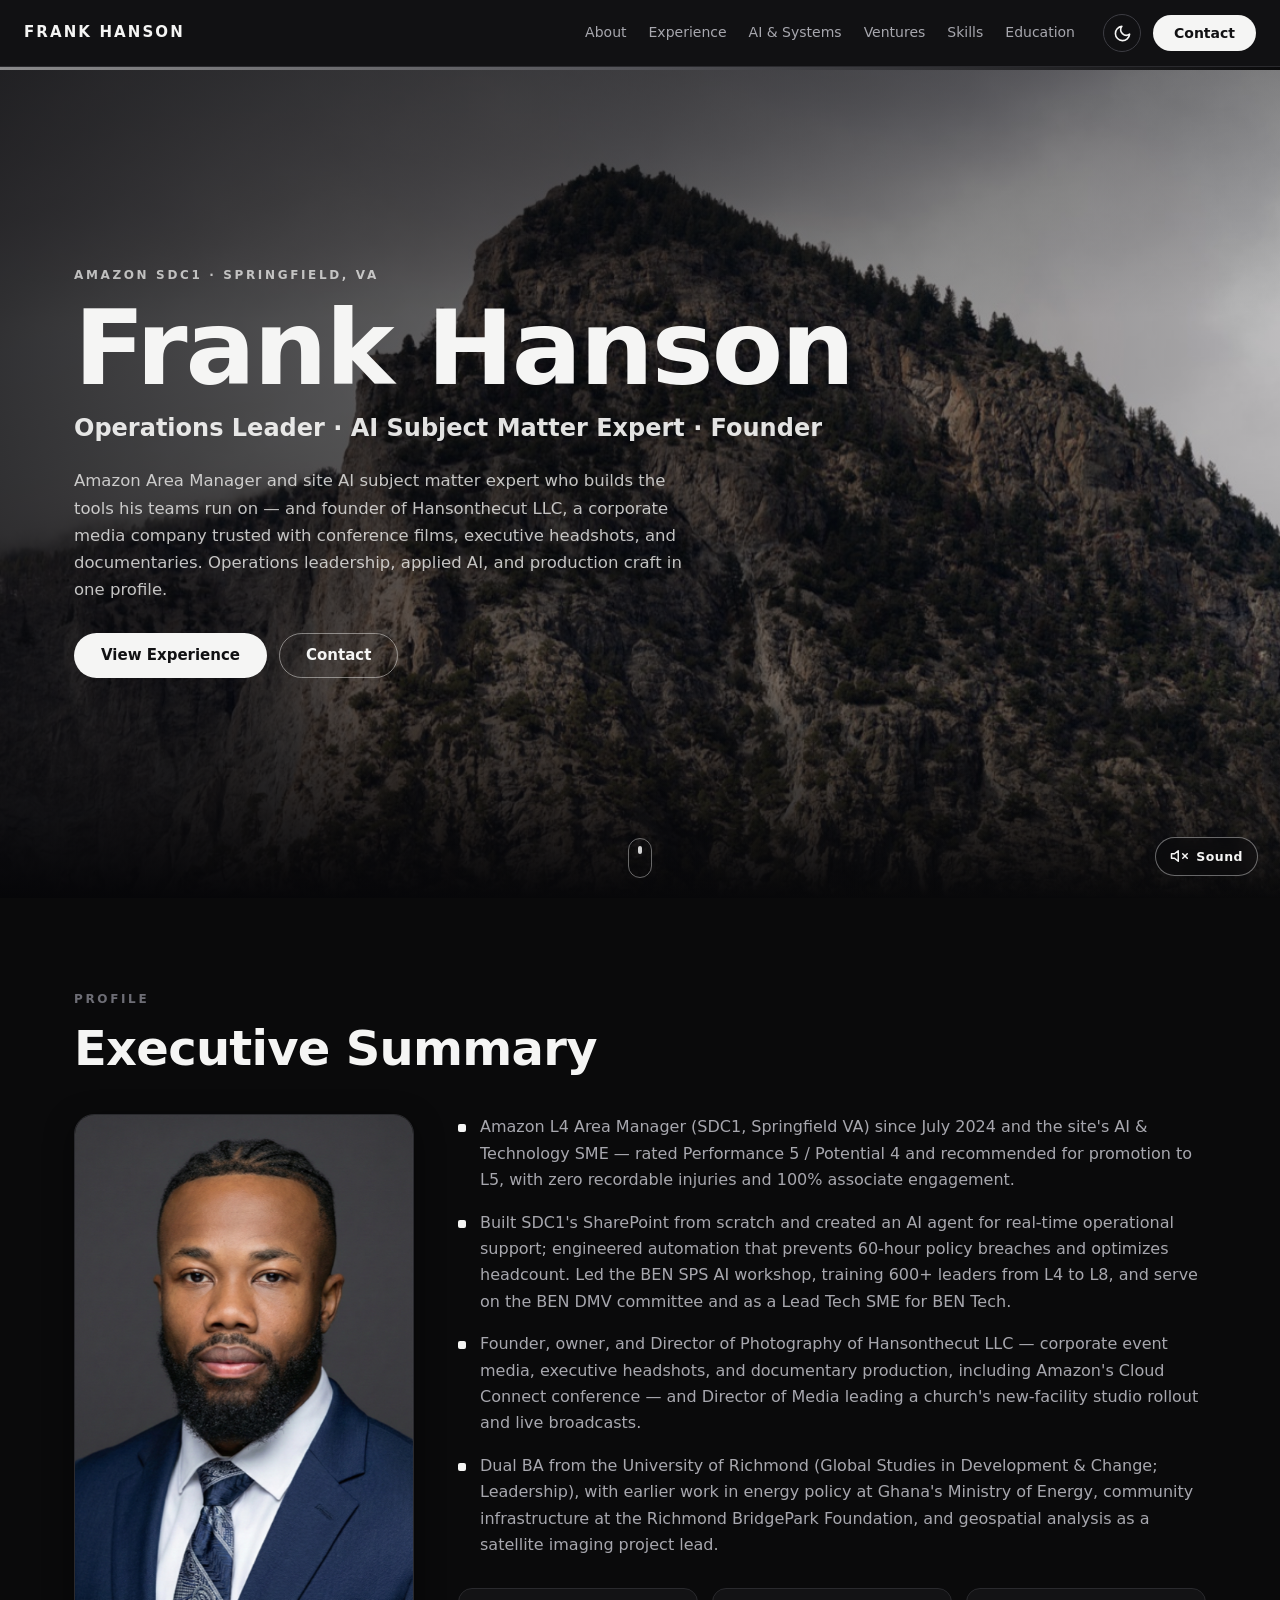
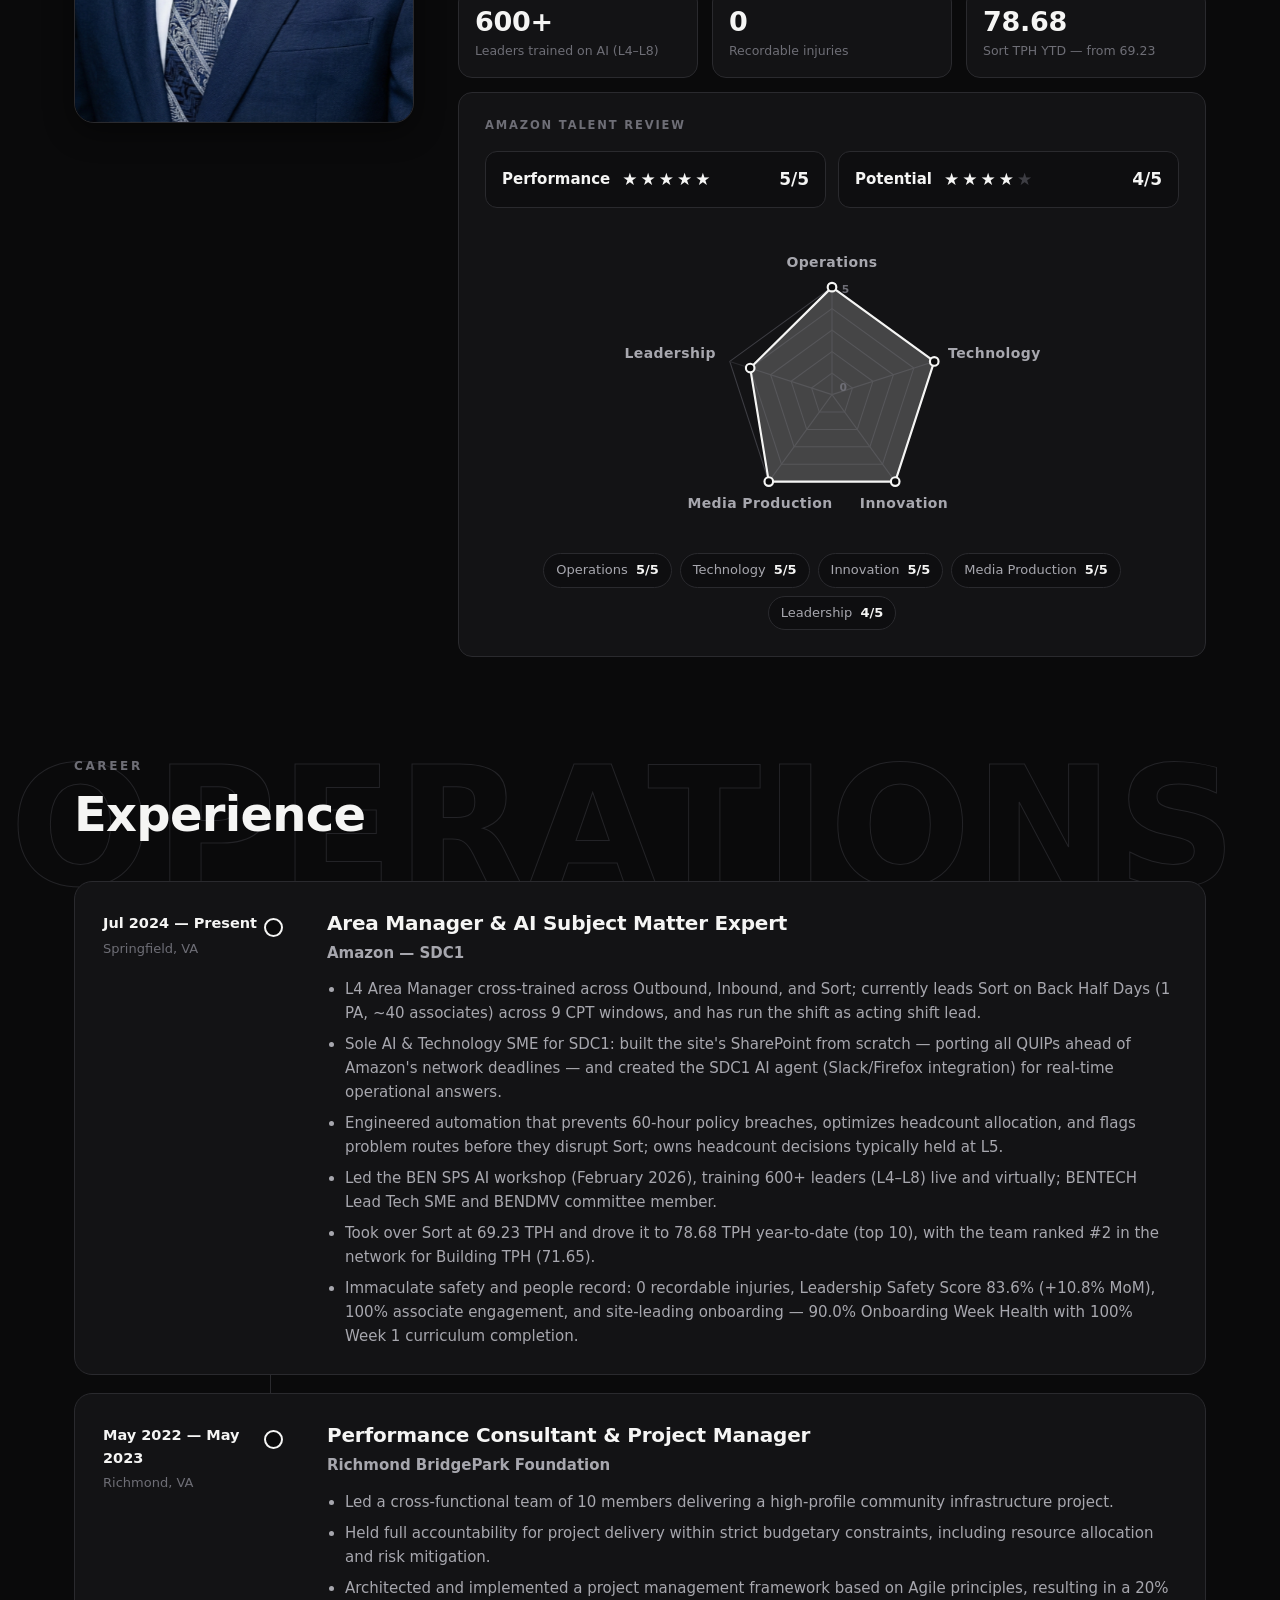
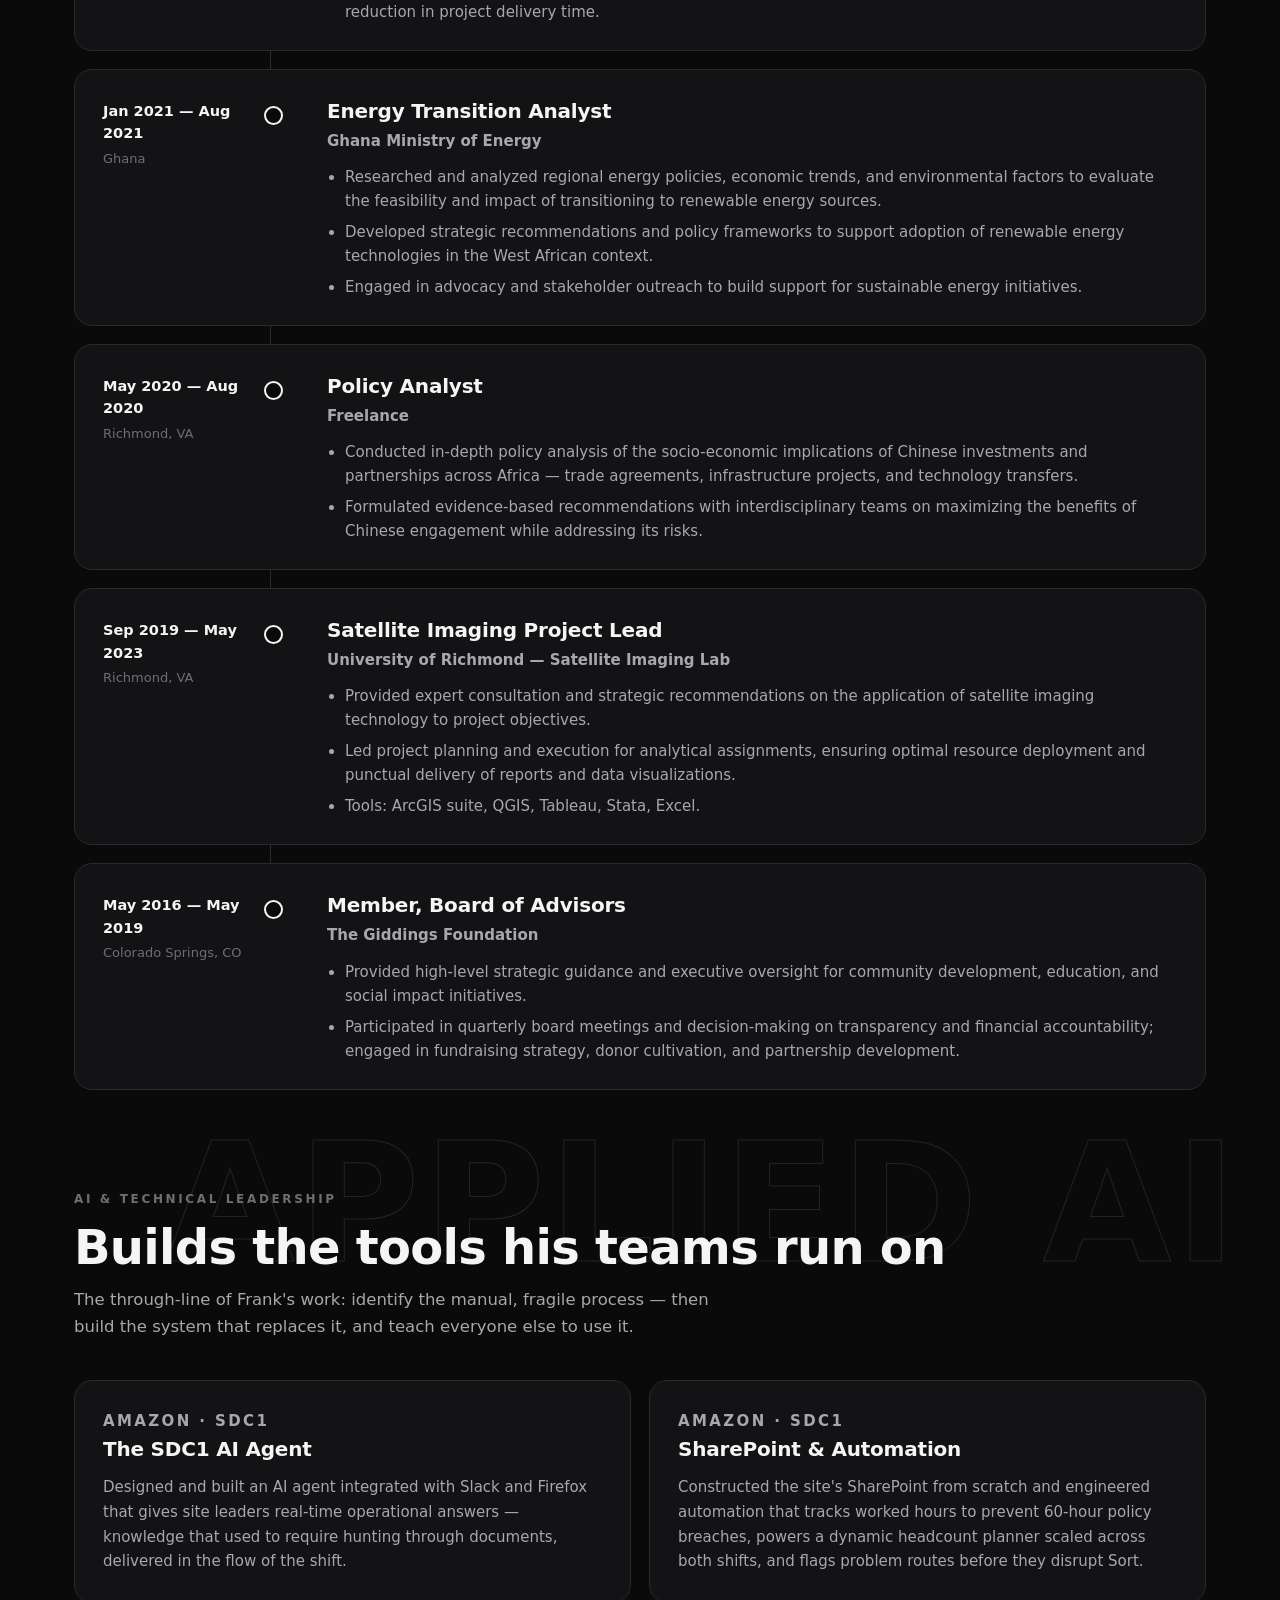
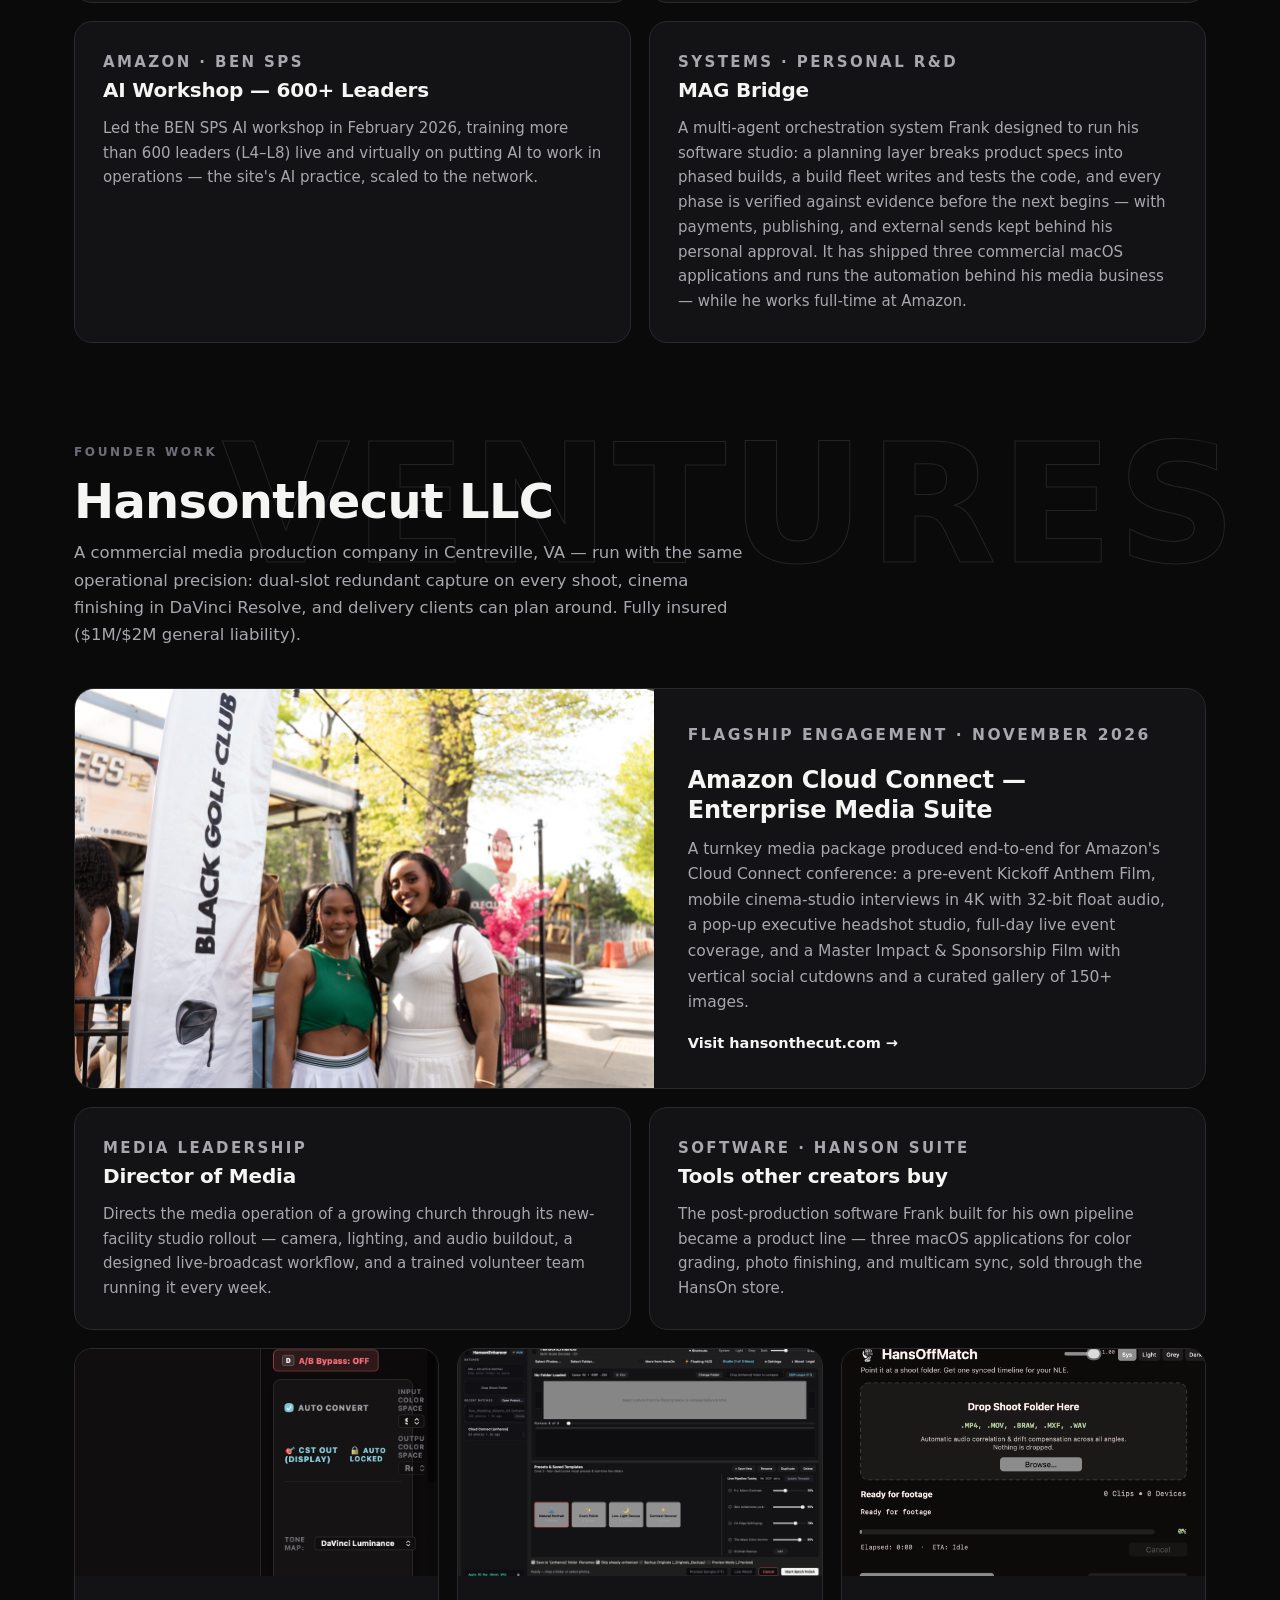
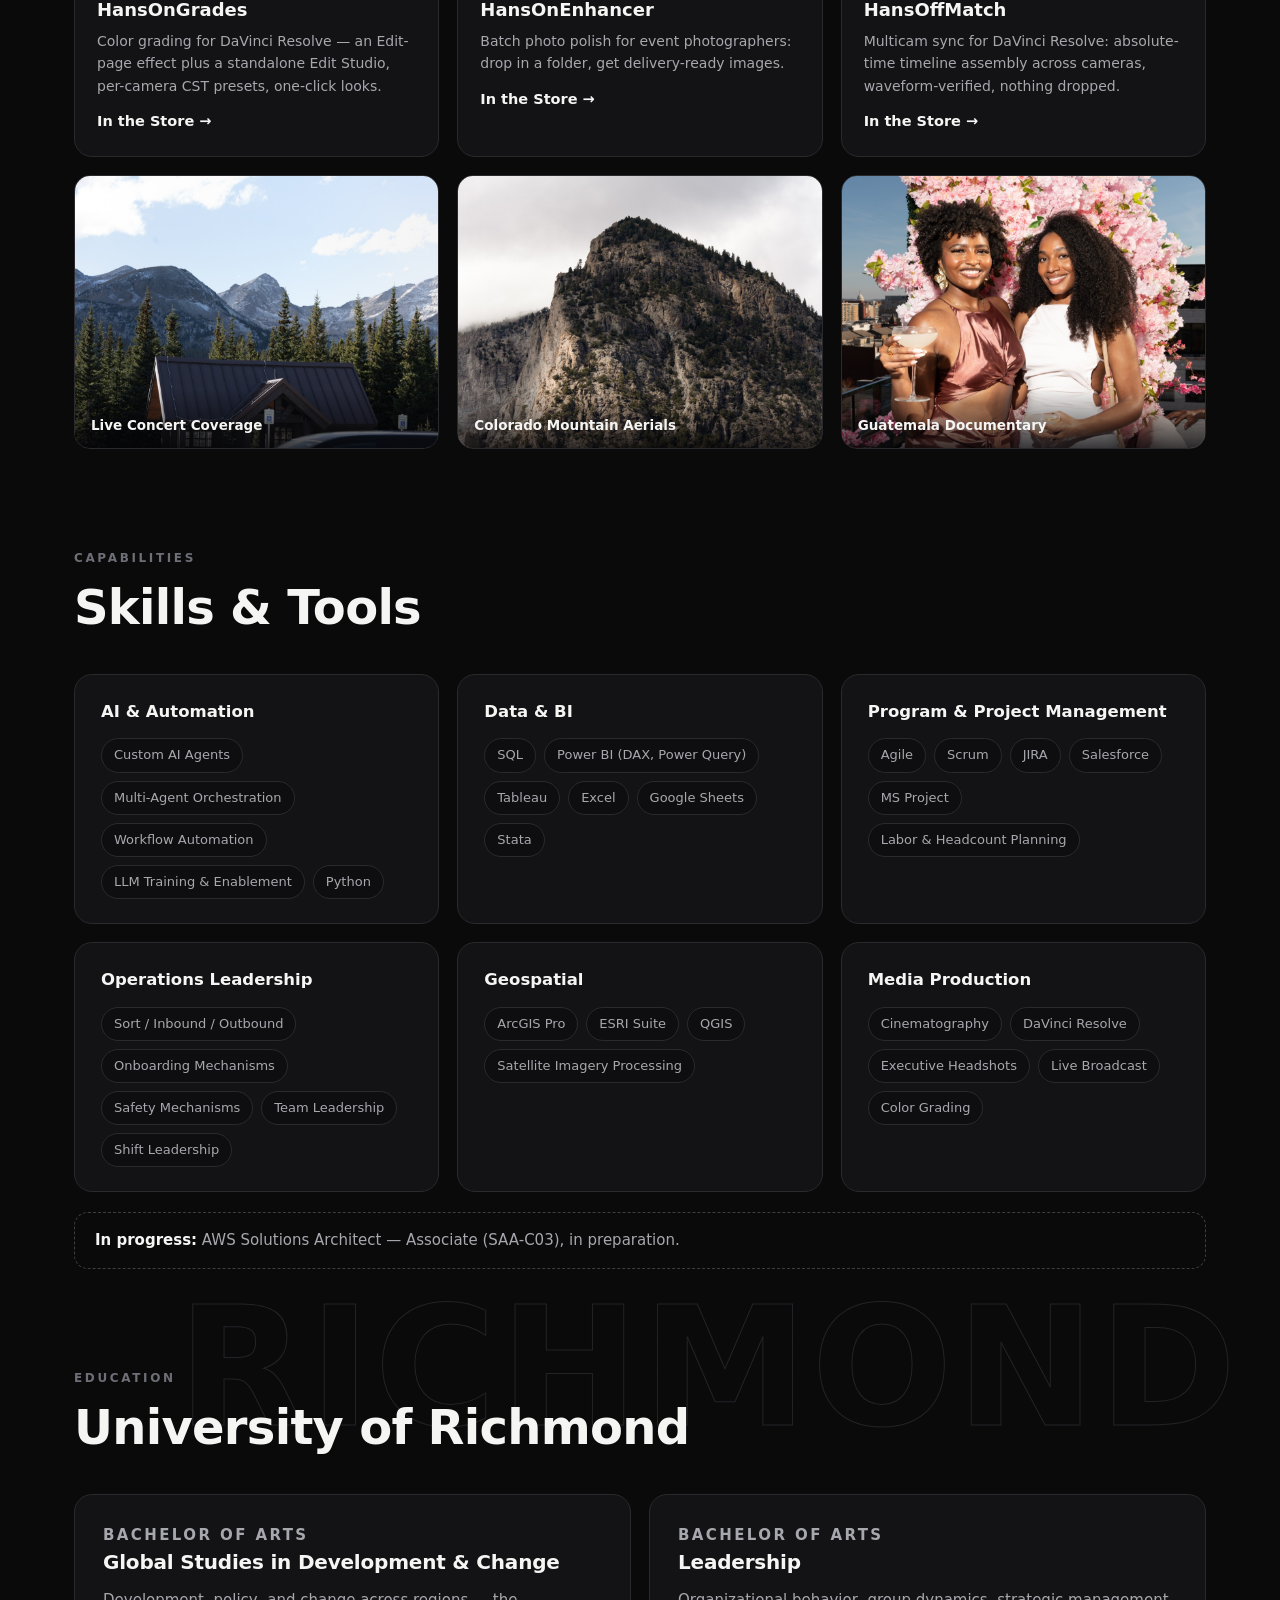
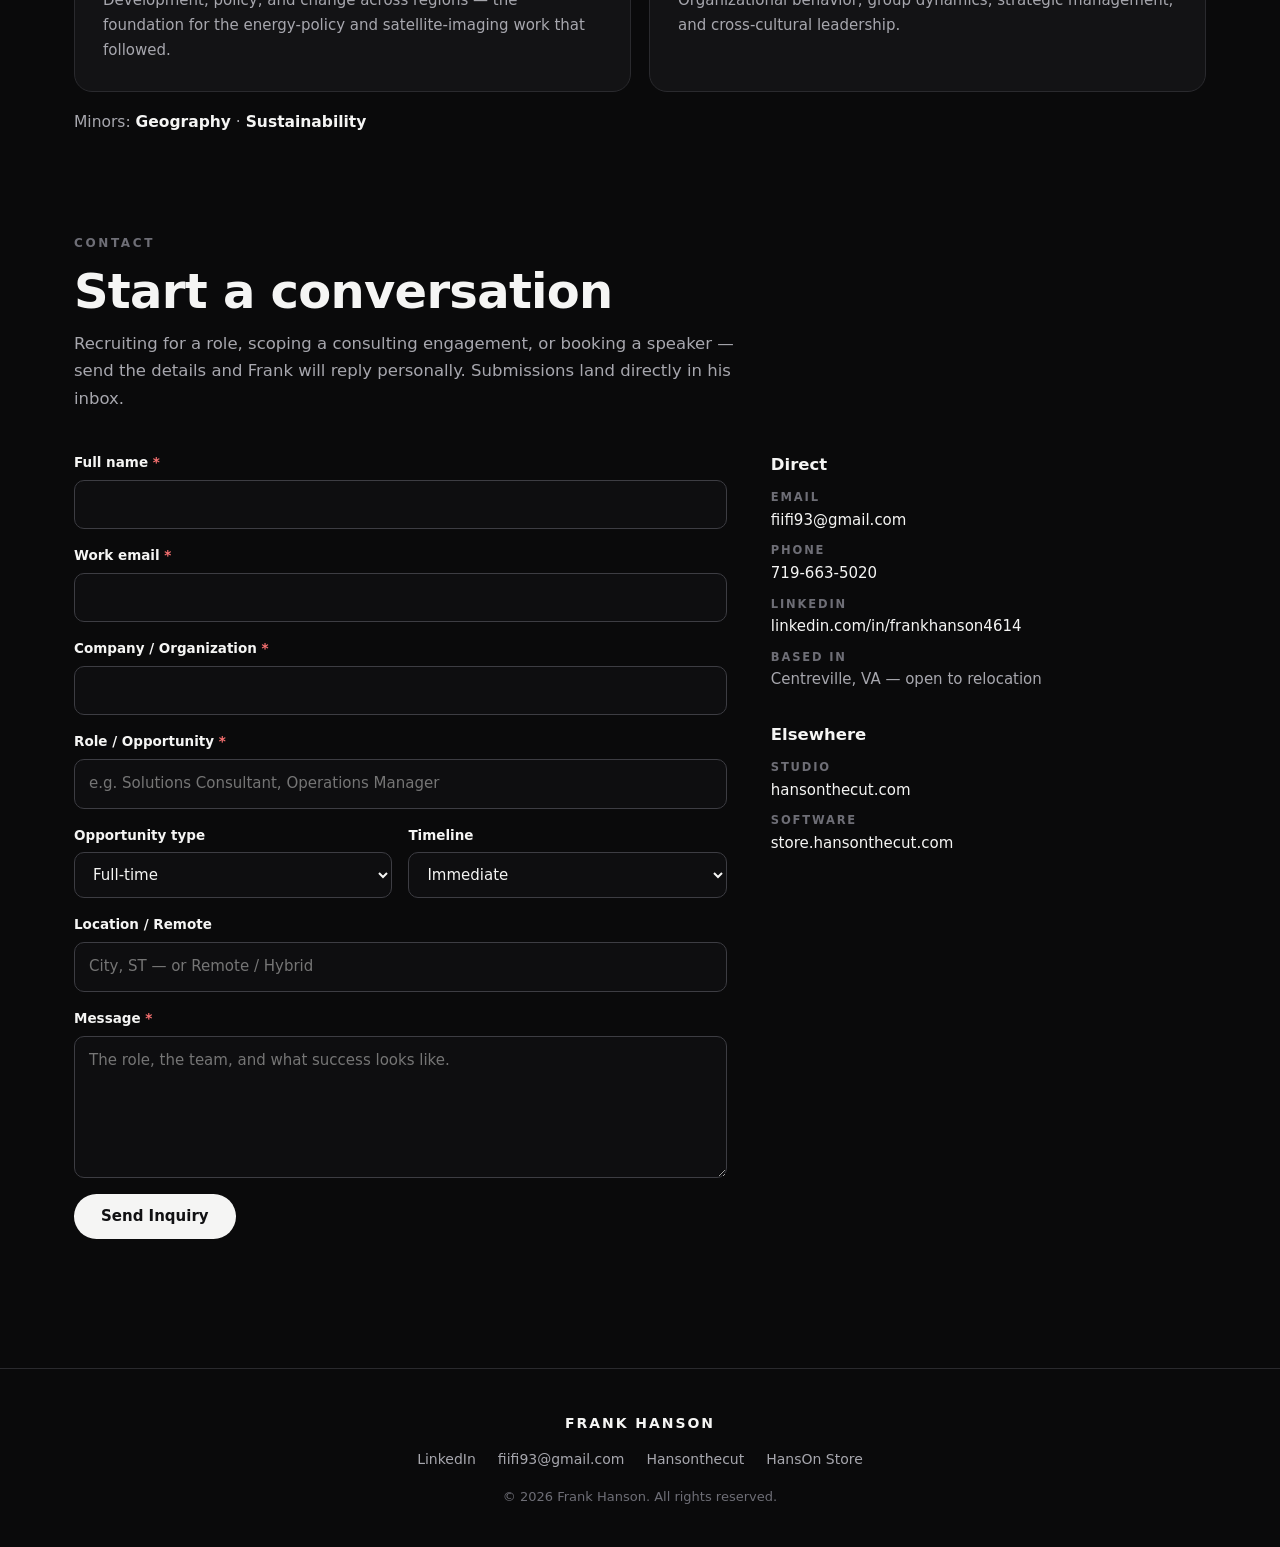
==== commit 8c965054: "Executive Summary: separate Performance 5/5 + Potential 4/5 star ratings; add Dragon Ball-style powe" ====
--- a/index.html
+++ b/index.html
@@ -120,10 +120,68 @@
                         <li>Dual BA from the University of Richmond (Global Studies in Development &amp; Change; Leadership), with earlier work in energy policy at Ghana's Ministry of Energy, community infrastructure at the Richmond BridgePark Foundation, and geospatial analysis as a satellite imaging project lead.</li>
                     </ul>
                     <div class="stat-row">
-                        <div class="stat"><strong>5 / 4</strong><span>Performance / Potential rating</span></div>
                         <div class="stat"><strong>600+</strong><span>Leaders trained on AI (L4–L8)</span></div>
                         <div class="stat"><strong>0</strong><span>Recordable injuries</span></div>
                         <div class="stat"><strong>78.68</strong><span>Sort TPH YTD — from 69.23</span></div>
+                    </div>
+                    <div class="ratings-panel" data-reveal>
+                        <p class="ratings-title">Amazon Talent Review</p>
+                        <div class="rating-lines">
+                            <div class="rating-line">
+                                <span class="rating-name">Performance</span>
+                                <span class="stars" role="img" aria-label="Performance rated 5 out of 5 stars">★★★★★</span>
+                                <span class="rating-score">5/5</span>
+                            </div>
+                            <div class="rating-line">
+                                <span class="rating-name">Potential</span>
+                                <span class="stars" role="img" aria-label="Potential rated 4 out of 5 stars">★★★★<span class="star-off">★</span></span>
+                                <span class="rating-score">4/5</span>
+                            </div>
+                        </div>
+                        <figure class="radar-figure">
+                            <svg class="radar-chart" viewBox="0 0 400 290" role="img" aria-label="Power ratings radar chart, scored out of 5: Operations 5, Technology 5, Innovation 5, Media Production 5, Leadership 4.">
+                                <g class="radar-grid">
+                                    <polygon points="200,135 219,148.8 211.8,171.2 188.2,171.2 181,148.8" />
+                                    <polygon points="200,115 238,142.6 223.5,187.4 176.5,187.4 162,142.6" />
+                                    <polygon points="200,95 257.1,136.5 235.3,203.5 164.7,203.5 142.9,136.5" />
+                                    <polygon points="200,75 276.1,130.3 247,219.7 153,219.7 123.9,130.3" />
+                                    <polygon class="radar-ring-outer" points="200,55 295.1,124.1 258.8,235.9 141.2,235.9 104.9,124.1" />
+                                </g>
+                                <g class="radar-axes">
+                                    <line x1="200" y1="155" x2="200" y2="55" />
+                                    <line x1="200" y1="155" x2="295.1" y2="124.1" />
+                                    <line x1="200" y1="155" x2="258.8" y2="235.9" />
+                                    <line x1="200" y1="155" x2="141.2" y2="235.9" />
+                                    <line x1="200" y1="155" x2="104.9" y2="124.1" />
+                                </g>
+                                <g class="radar-anim">
+                                    <polygon class="radar-poly" points="200,55 295.1,124.1 258.8,235.9 141.2,235.9 123.9,130.3" />
+                                    <g class="radar-dots">
+                                        <circle cx="200" cy="55" r="4" />
+                                        <circle cx="295.1" cy="124.1" r="4" />
+                                        <circle cx="258.8" cy="235.9" r="4" />
+                                        <circle cx="141.2" cy="235.9" r="4" />
+                                        <circle cx="123.9" cy="130.3" r="4" />
+                                    </g>
+                                </g>
+                                <g class="radar-labels">
+                                    <text x="200" y="36" text-anchor="middle">Operations</text>
+                                    <text x="308" y="121">Technology</text>
+                                    <text x="267" y="260" text-anchor="middle">Innovation</text>
+                                    <text x="133" y="260" text-anchor="middle">Media Production</text>
+                                    <text x="92" y="121" text-anchor="end">Leadership</text>
+                                </g>
+                                <text class="radar-scale" x="209" y="60">5</text>
+                                <text class="radar-scale" x="207" y="152">0</text>
+                            </svg>
+                        </figure>
+                        <ul class="radar-values">
+                            <li>Operations <strong>5/5</strong></li>
+                            <li>Technology <strong>5/5</strong></li>
+                            <li>Innovation <strong>5/5</strong></li>
+                            <li>Media Production <strong>5/5</strong></li>
+                            <li>Leadership <strong>4/5</strong></li>
+                        </ul>
                     </div>
                 </div>
             </div>
--- a/style.css
+++ b/style.css
@@ -498,7 +498,7 @@
 }
 .stat-row {
   display: grid;
-  grid-template-columns: repeat(4, 1fr);
+  grid-template-columns: repeat(3, 1fr);
   gap: 14px;
 }
 .stat {
@@ -514,6 +514,89 @@
   letter-spacing: -0.01em;
 }
 .stat span { font-size: 12.5px; color: var(--text-faint); line-height: 1.4; display: block; margin-top: 5px; }
+
+/* Talent-review ratings + power radar (Dragon Ball-style, movie-rating frame) */
+.ratings-panel {
+  margin-top: 14px;
+  padding: 24px 26px 26px;
+  background: var(--surface);
+  border: 1px solid var(--border);
+  border-radius: 14px;
+}
+.ratings-title {
+  margin: 0 0 16px;
+  font-size: 11.5px;
+  font-weight: 700;
+  letter-spacing: 0.16em;
+  text-transform: uppercase;
+  color: var(--text-faint);
+}
+.rating-lines {
+  display: grid;
+  grid-template-columns: 1fr 1fr;
+  gap: 12px;
+}
+.rating-line {
+  display: flex;
+  align-items: center;
+  gap: 12px;
+  flex-wrap: wrap;
+  padding: 14px 16px;
+  background: var(--surface-sunken);
+  border: 1px solid var(--border);
+  border-radius: 12px;
+}
+.rating-name { font-weight: 700; font-size: 15px; }
+.stars { font-size: 17px; letter-spacing: 3px; line-height: 1; color: var(--text-primary); }
+.stars .star-off { color: var(--border-strong); }
+.rating-score { margin-left: auto; font-weight: 800; font-size: 17px; }
+.radar-figure { margin: 20px auto 4px; max-width: 430px; }
+.radar-chart { display: block; width: 100%; height: auto; }
+.radar-grid polygon { fill: none; stroke: var(--border); stroke-width: 1; }
+.radar-grid .radar-ring-outer { stroke: var(--border-strong); }
+.radar-axes line { stroke: var(--border); stroke-width: 1; }
+.radar-poly {
+  fill: var(--accent);
+  fill-opacity: 0.22;
+  stroke: var(--text-primary);
+  stroke-width: 2;
+  stroke-linejoin: round;
+}
+.radar-dots circle { fill: var(--bg); stroke: var(--text-primary); stroke-width: 2; }
+.radar-labels text {
+  fill: var(--text-secondary);
+  font-family: inherit;
+  font-size: 13px;
+  font-weight: 700;
+  letter-spacing: 0.03em;
+}
+.radar-scale { fill: var(--text-faint); font-size: 10px; font-weight: 600; }
+.radar-anim { transform-box: view-box; transform-origin: center; }
+html.fx-on .radar-anim {
+  transform: scale(0.25);
+  opacity: 0;
+  transition: transform 1s cubic-bezier(0.22, 0.8, 0.3, 1) 0.2s, opacity 0.5s ease 0.2s;
+}
+html.fx-on [data-reveal].in .radar-anim { transform: scale(1); opacity: 1; }
+.radar-values {
+  list-style: none;
+  margin: 14px 0 0;
+  padding: 0;
+  display: flex;
+  flex-wrap: wrap;
+  gap: 8px;
+  justify-content: center;
+}
+.radar-values li {
+  font-size: 13px;
+  font-weight: 500;
+  padding: 6px 12px;
+  border-radius: 999px;
+  background: var(--surface-sunken);
+  border: 1px solid var(--border);
+  color: var(--text-secondary);
+}
+.radar-values strong { color: var(--text-primary); margin-left: 4px; }
 
 /* ---------- Timeline ---------- */
 .timeline {
@@ -773,6 +856,8 @@
   .field-row { grid-template-columns: 1fr; }
   .hero-inner { padding: 72px 18px 110px; }
   .stat-row { grid-template-columns: 1fr 1fr; }
+  .rating-lines { grid-template-columns: 1fr; }
+  .ratings-panel { padding: 20px 16px 22px; }
   .mega-word { opacity: 0.35; }
 }
 
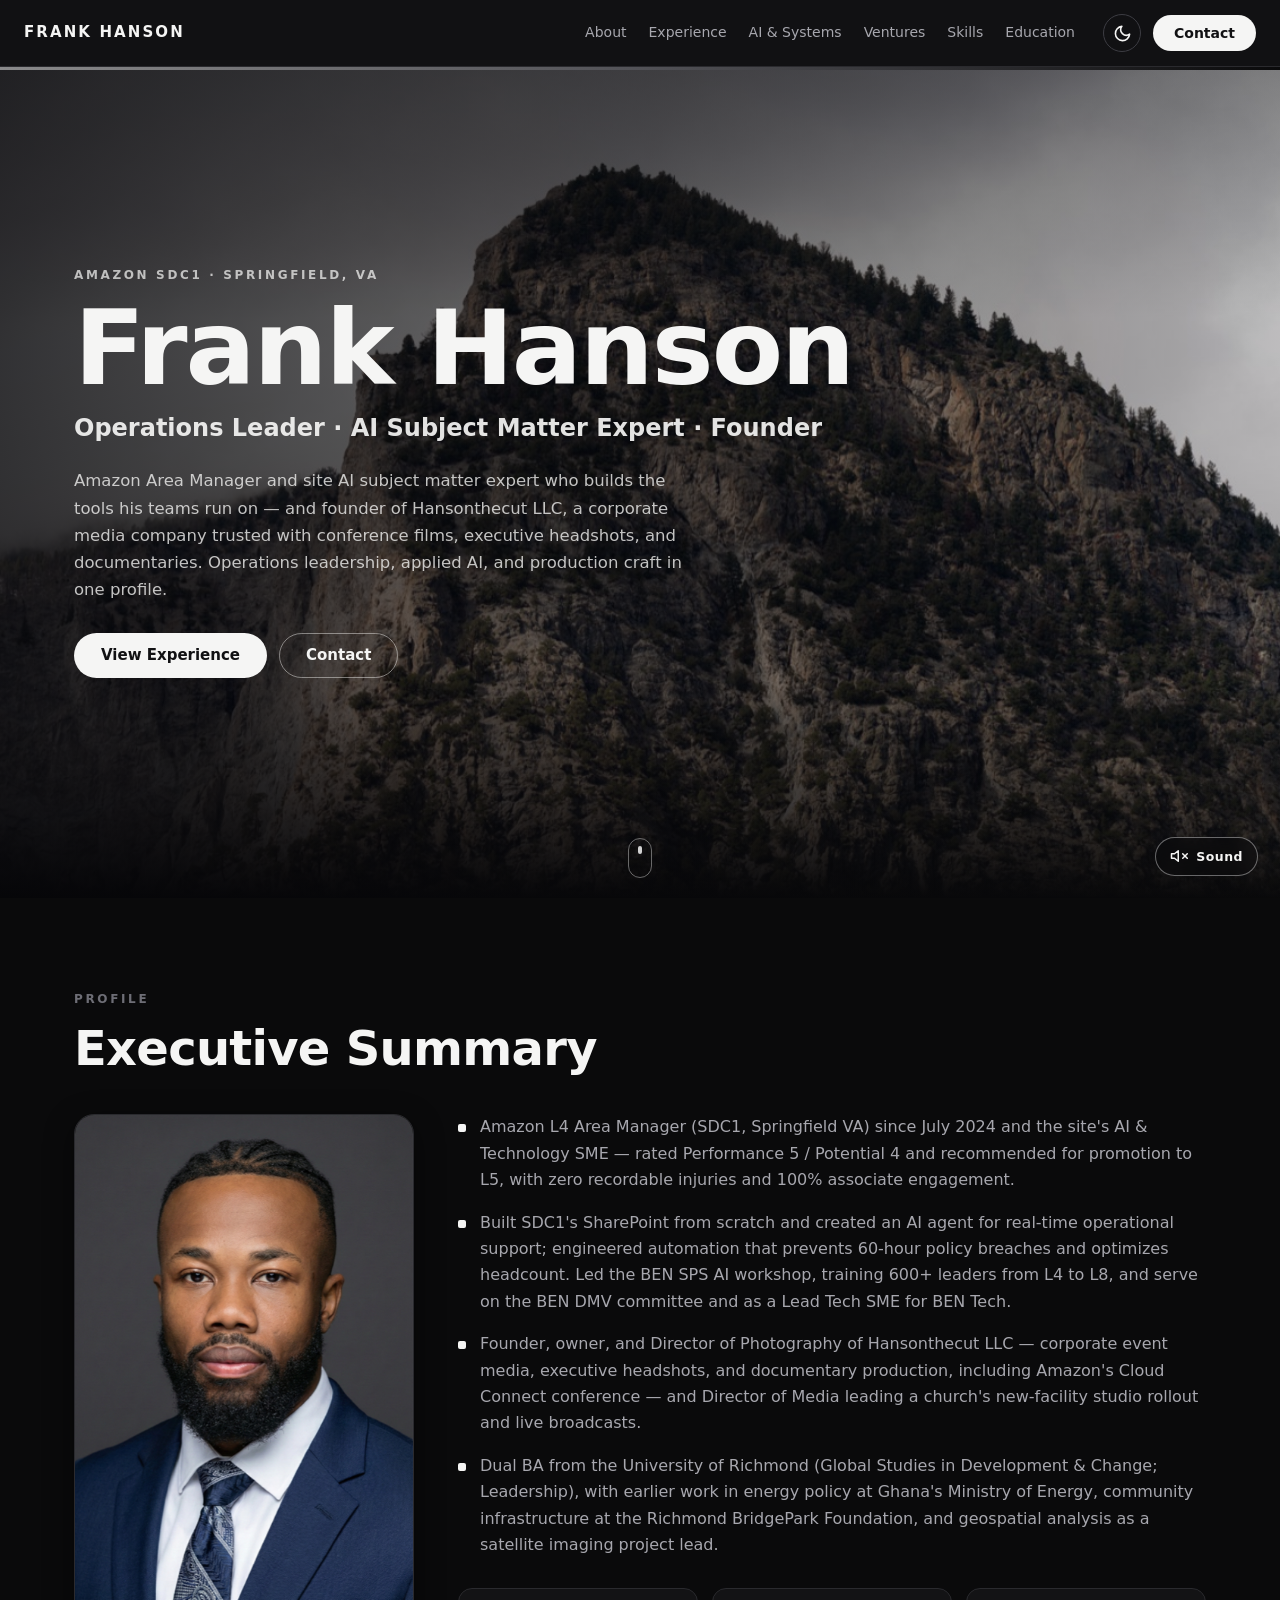
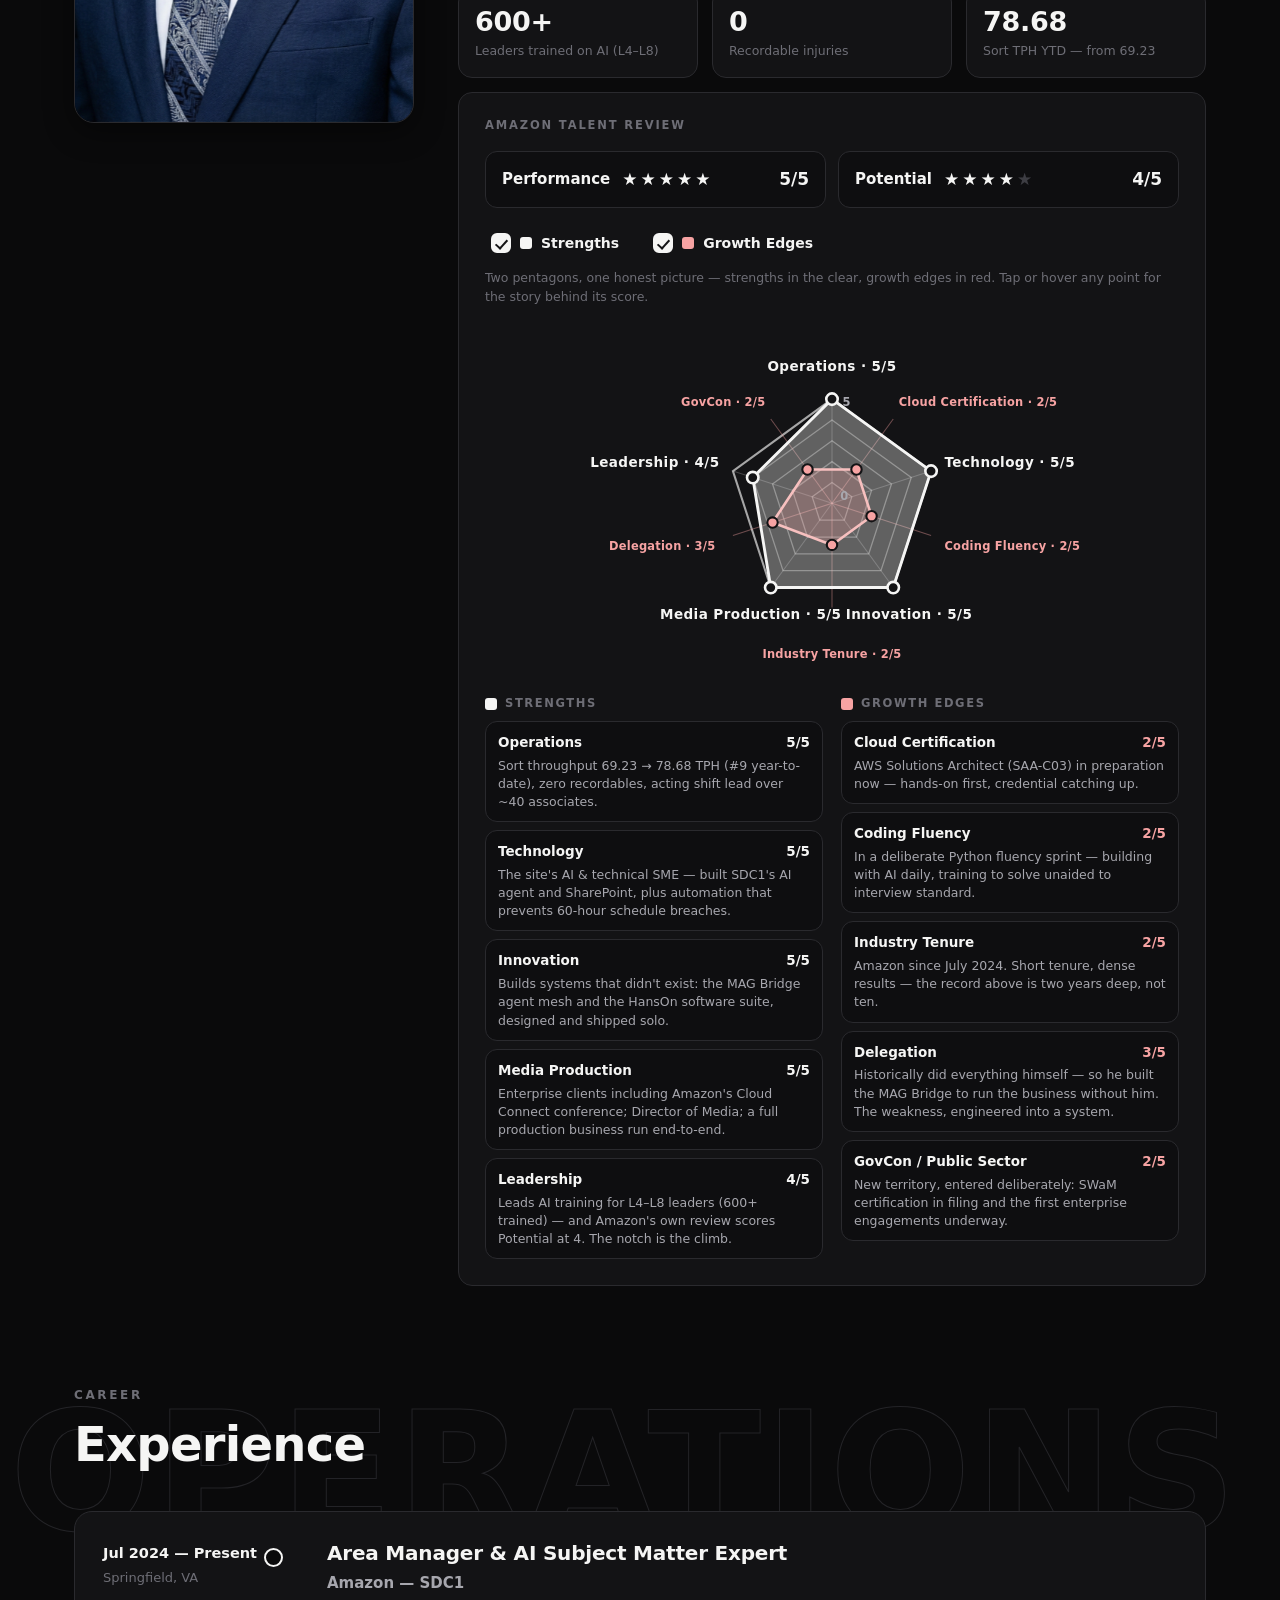
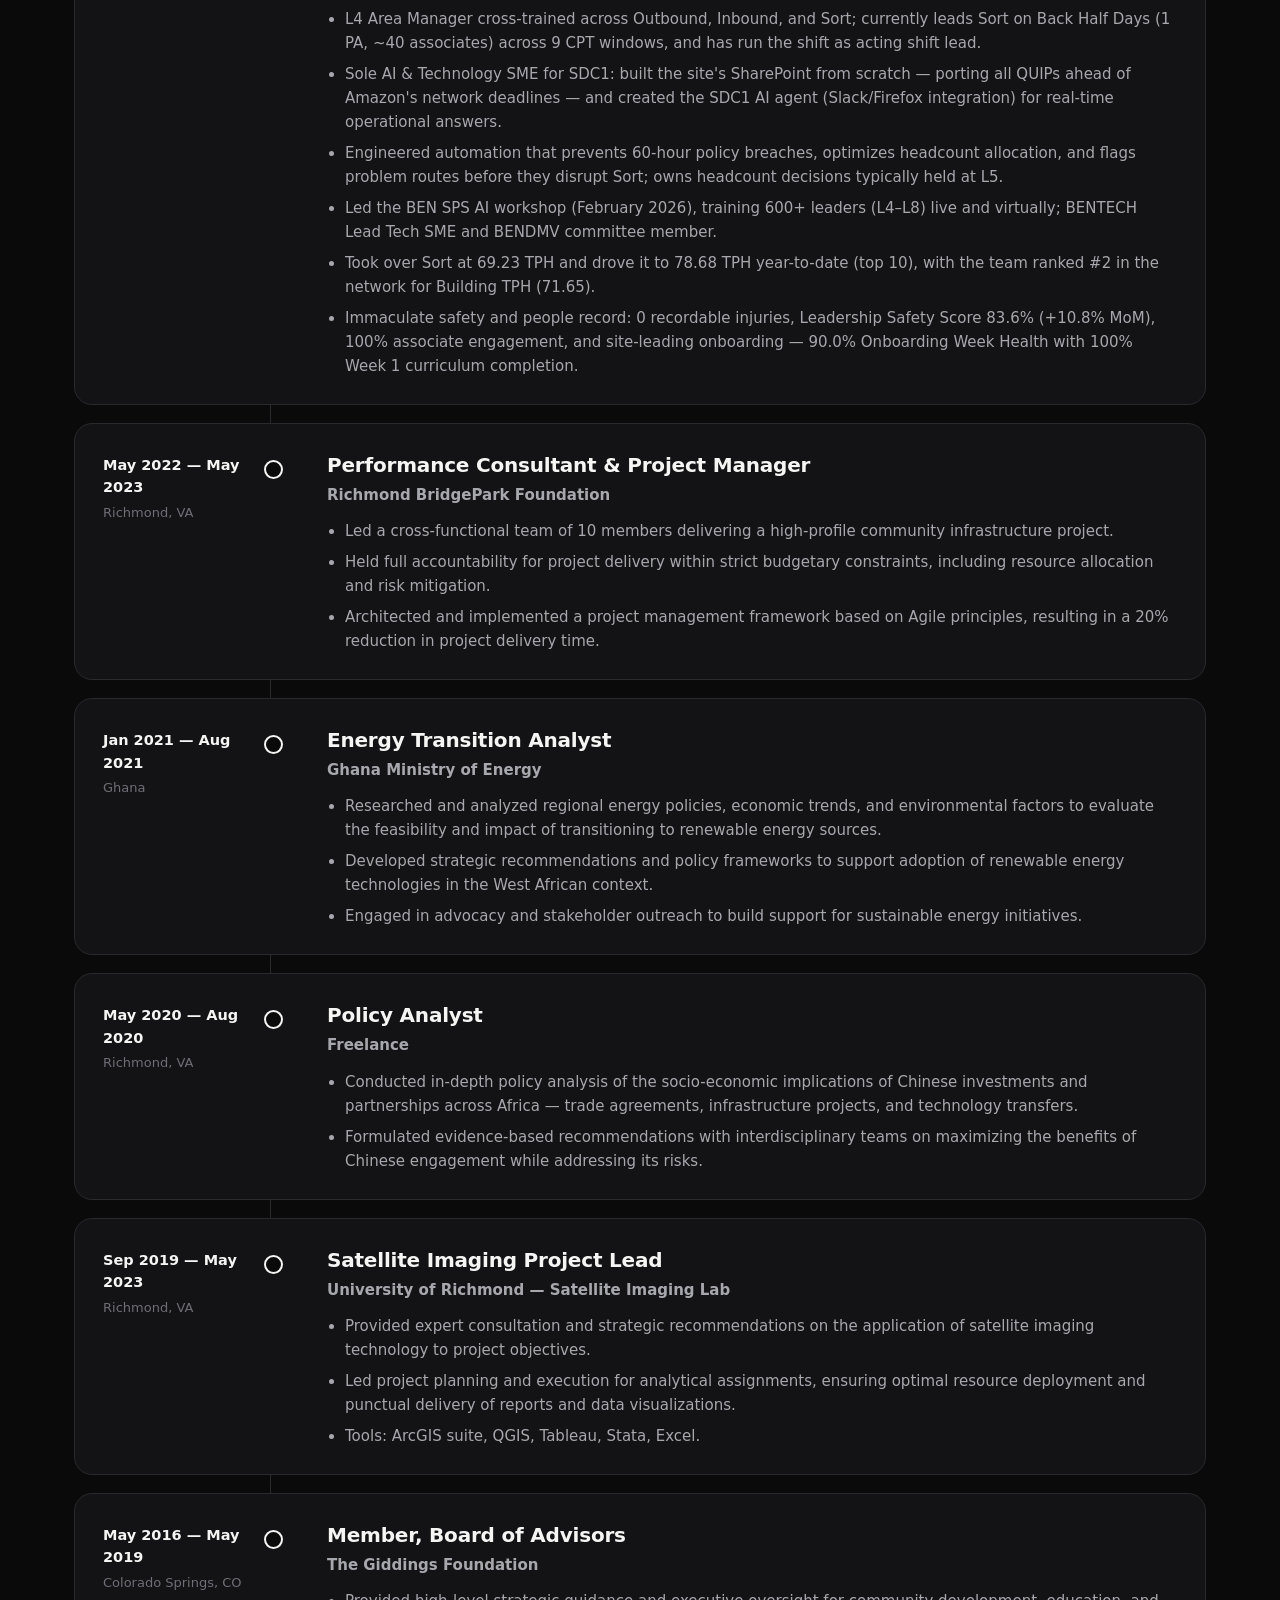
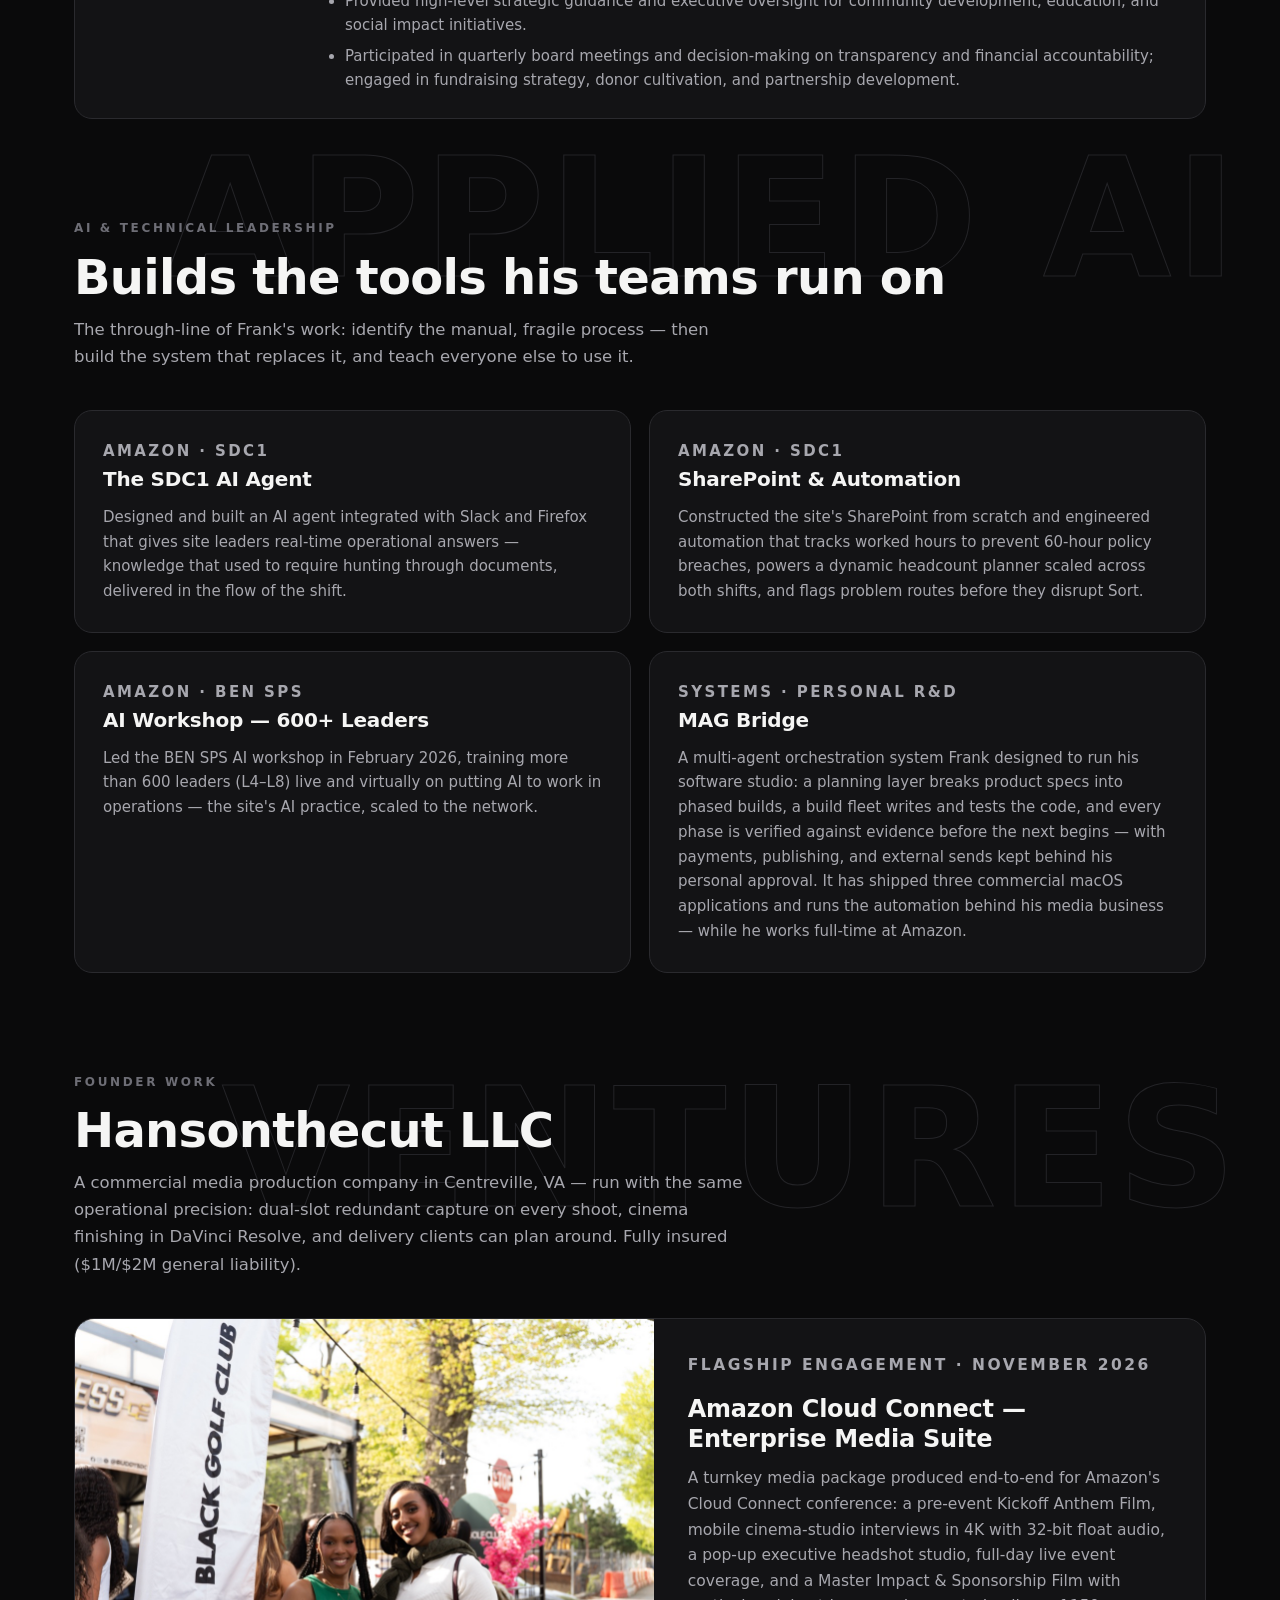
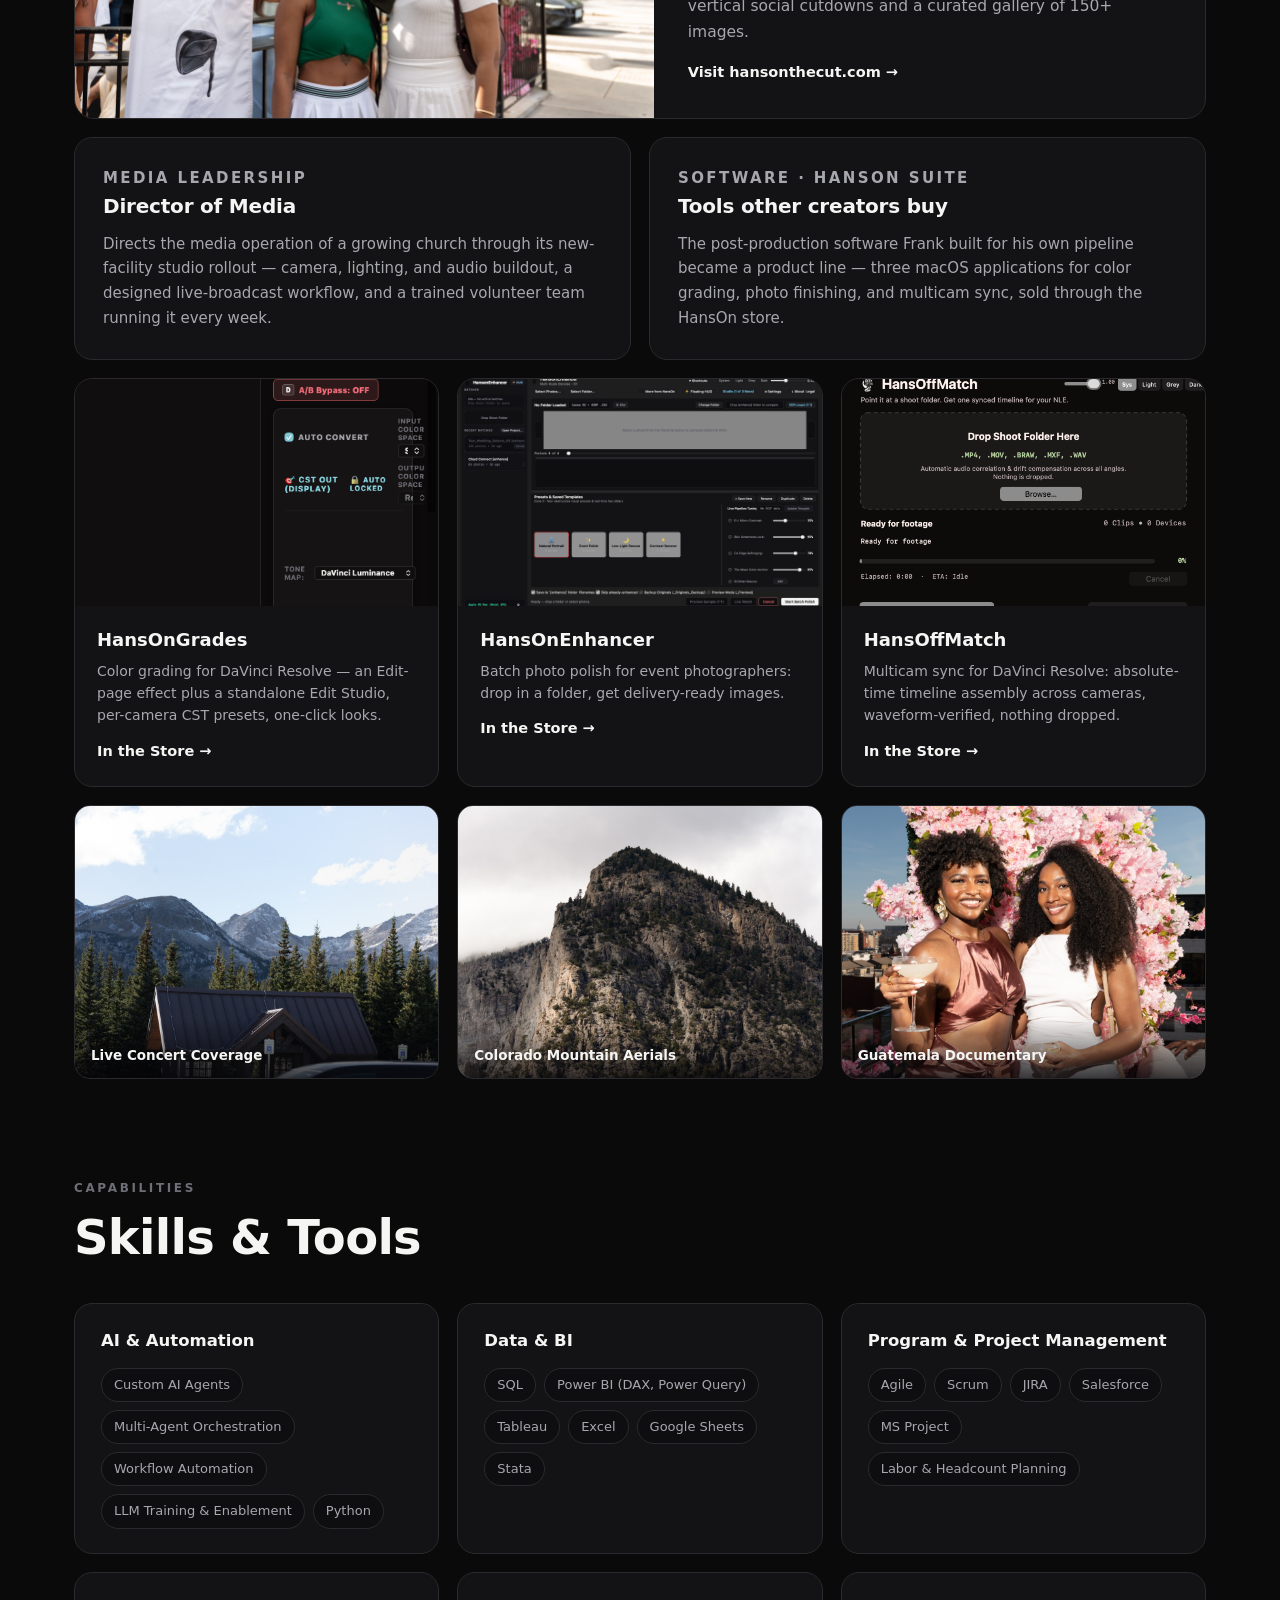
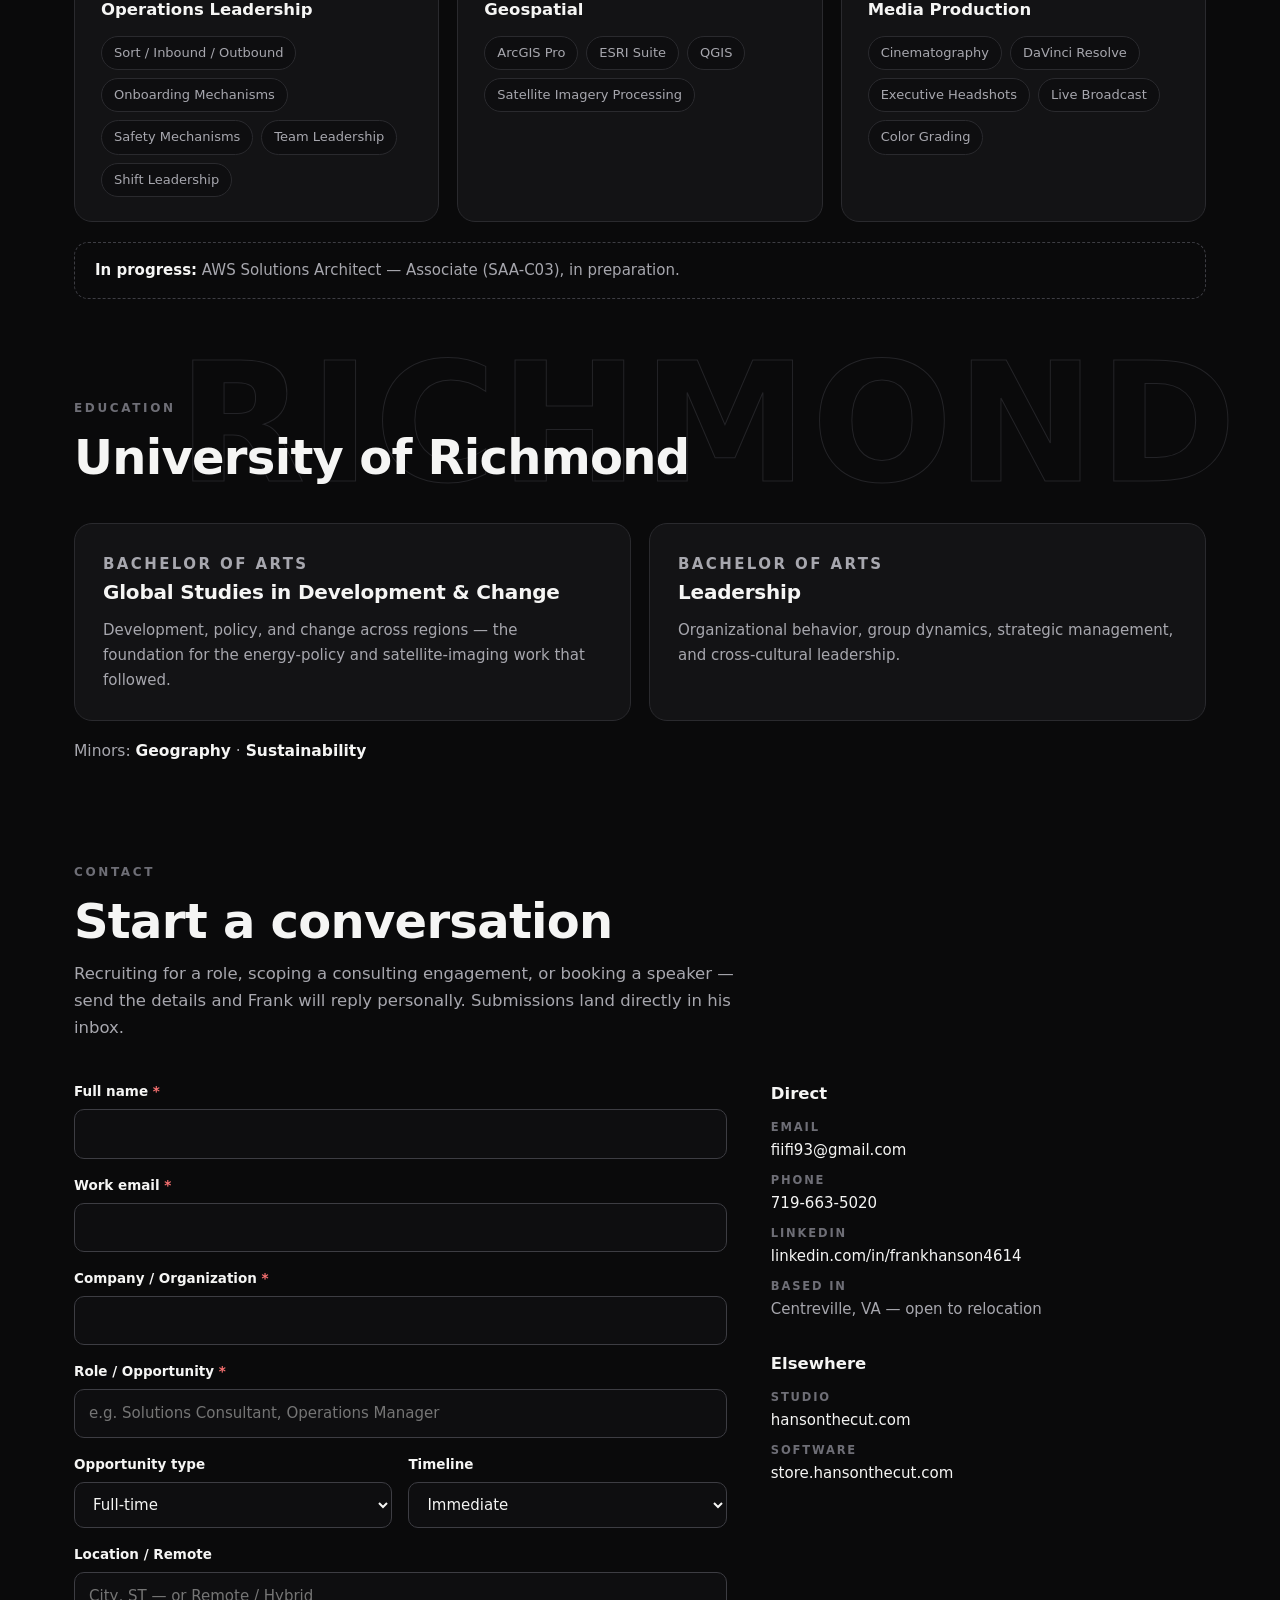
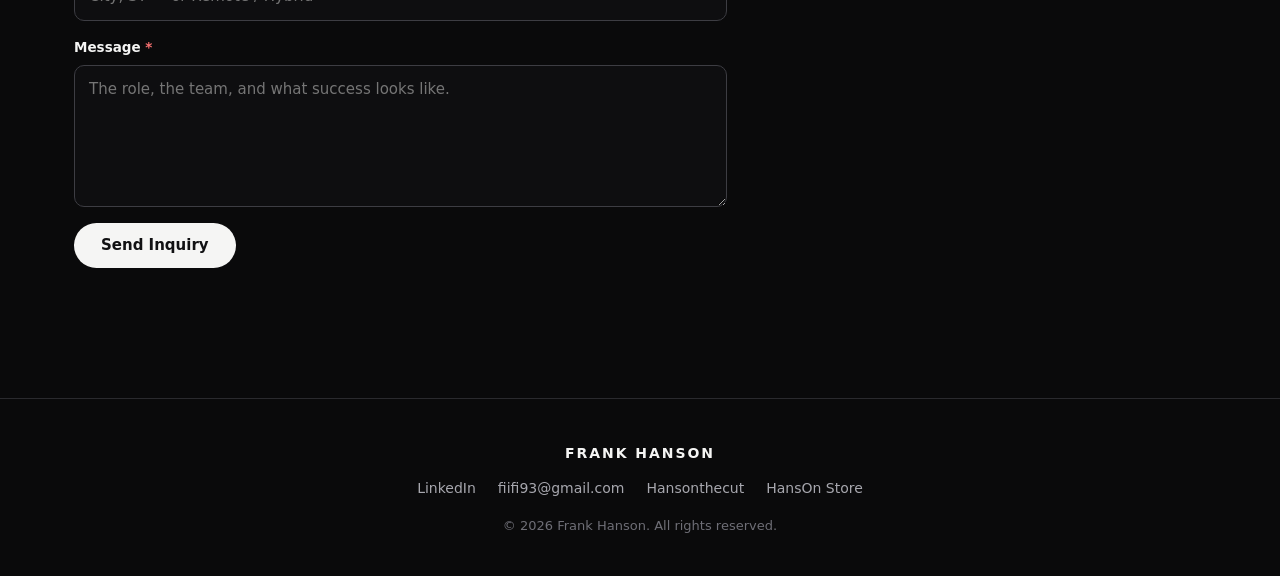
==== commit d7814c43: "Talent radar v3: red Growth Edges pentagon overlaid (rotated 36°), high-contrast theme-following gri" ====
--- a/index.html
+++ b/index.html
@@ -138,50 +138,173 @@
                                 <span class="rating-score">4/5</span>
                             </div>
                         </div>
+                        <div class="radar-controls" role="group" aria-label="Radar chart series toggles">
+                            <label class="series-toggle">
+                                <input type="checkbox" id="toggle-strengths" checked>
+                                <span class="toggle-box" aria-hidden="true"></span>
+                                <span class="toggle-swatch swatch-strengths" aria-hidden="true"></span>
+                                <span class="toggle-label">Strengths</span>
+                            </label>
+                            <label class="series-toggle">
+                                <input type="checkbox" id="toggle-growth" checked>
+                                <span class="toggle-box" aria-hidden="true"></span>
+                                <span class="toggle-swatch swatch-growth" aria-hidden="true"></span>
+                                <span class="toggle-label">Growth Edges</span>
+                            </label>
+                        </div>
+                        <p class="radar-hint">Two pentagons, one honest picture — strengths in the clear, growth edges in red. Tap or hover any point for the story behind its score.</p>
                         <figure class="radar-figure">
-                            <svg class="radar-chart" viewBox="0 0 400 290" role="img" aria-label="Power ratings radar chart, scored out of 5: Operations 5, Technology 5, Innovation 5, Media Production 5, Leadership 4.">
+                            <svg class="radar-chart" viewBox="0 0 480 340" role="img" aria-label="Power ratings radar chart, scored out of 5. Strengths: Operations 5, Technology 5, Innovation 5, Media Production 5, Leadership 4. Growth edges: Cloud Certification 2, Coding Fluency 2, Industry Tenure 2, Delegation 3, GovCon and Public Sector 2.">
                                 <g class="radar-grid">
-                                    <polygon points="200,135 219,148.8 211.8,171.2 188.2,171.2 181,148.8" />
-                                    <polygon points="200,115 238,142.6 223.5,187.4 176.5,187.4 162,142.6" />
-                                    <polygon points="200,95 257.1,136.5 235.3,203.5 164.7,203.5 142.9,136.5" />
-                                    <polygon points="200,75 276.1,130.3 247,219.7 153,219.7 123.9,130.3" />
-                                    <polygon class="radar-ring-outer" points="200,55 295.1,124.1 258.8,235.9 141.2,235.9 104.9,124.1" />
+                                    <polygon points="240,155 259,168.8 251.8,191.2 228.2,191.2 221,168.8" />
+                                    <polygon points="240,135 278,162.6 263.5,207.4 216.5,207.4 202,162.6" />
+                                    <polygon points="240,115 297.1,156.5 275.3,223.5 204.7,223.5 182.9,156.5" />
+                                    <polygon points="240,95 316.1,150.3 287,239.7 193,239.7 163.9,150.3" />
+                                    <polygon class="radar-ring-outer" points="240,75 335.1,144.1 298.8,255.9 181.2,255.9 144.9,144.1" />
                                 </g>
                                 <g class="radar-axes">
-                                    <line x1="200" y1="155" x2="200" y2="55" />
-                                    <line x1="200" y1="155" x2="295.1" y2="124.1" />
-                                    <line x1="200" y1="155" x2="258.8" y2="235.9" />
-                                    <line x1="200" y1="155" x2="141.2" y2="235.9" />
-                                    <line x1="200" y1="155" x2="104.9" y2="124.1" />
+                                    <line x1="240" y1="175" x2="240" y2="75" />
+                                    <line x1="240" y1="175" x2="335.1" y2="144.1" />
+                                    <line x1="240" y1="175" x2="298.8" y2="255.9" />
+                                    <line x1="240" y1="175" x2="181.2" y2="255.9" />
+                                    <line x1="240" y1="175" x2="144.9" y2="144.1" />
+                                </g>
+                                <g class="radar-axes-growth series series-growth">
+                                    <line x1="240" y1="175" x2="298.8" y2="94.1" />
+                                    <line x1="240" y1="175" x2="335.1" y2="205.9" />
+                                    <line x1="240" y1="175" x2="240" y2="275" />
+                                    <line x1="240" y1="175" x2="144.9" y2="205.9" />
+                                    <line x1="240" y1="175" x2="181.2" y2="94.1" />
                                 </g>
                                 <g class="radar-anim">
-                                    <polygon class="radar-poly" points="200,55 295.1,124.1 258.8,235.9 141.2,235.9 123.9,130.3" />
-                                    <g class="radar-dots">
-                                        <circle cx="200" cy="55" r="4" />
-                                        <circle cx="295.1" cy="124.1" r="4" />
-                                        <circle cx="258.8" cy="235.9" r="4" />
-                                        <circle cx="141.2" cy="235.9" r="4" />
-                                        <circle cx="123.9" cy="130.3" r="4" />
+                                    <g class="series series-growth">
+                                        <polygon class="radar-poly-growth" points="263.5,142.6 278,187.4 240,215 182.9,193.5 216.5,142.6" />
+                                    </g>
+                                    <g class="series series-strengths">
+                                        <polygon class="radar-poly" points="240,75 335.1,144.1 298.8,255.9 181.2,255.9 163.9,150.3" />
+                                    </g>
+                                    <g class="vertex series series-strengths" tabindex="0" role="button" data-name="Operations" data-score="5/5" data-series="Strengths" data-why="Sort throughput 69.23 → 78.68 TPH (#9 year-to-date), zero recordables, acting shift lead over ~40 associates." aria-label="Operations, 5 out of 5. Sort throughput 69.23 to 78.68 TPH, number 9 year-to-date, zero recordables, acting shift lead over about 40 associates.">
+                                        <circle class="vertex-hit" cx="240" cy="75" r="17" />
+                                        <circle class="vertex-dot dot-strengths" cx="240" cy="75" r="5.5" />
+                                    </g>
+                                    <g class="vertex series series-strengths" tabindex="0" role="button" data-name="Technology" data-score="5/5" data-series="Strengths" data-why="The site's AI &amp; technical SME — built SDC1's AI agent and SharePoint, plus automation that prevents 60-hour schedule breaches." aria-label="Technology, 5 out of 5. The site's AI and technical SME — built SDC1's AI agent and SharePoint, plus automation that prevents 60-hour schedule breaches.">
+                                        <circle class="vertex-hit" cx="335.1" cy="144.1" r="17" />
+                                        <circle class="vertex-dot dot-strengths" cx="335.1" cy="144.1" r="5.5" />
+                                    </g>
+                                    <g class="vertex series series-strengths" tabindex="0" role="button" data-name="Innovation" data-score="5/5" data-series="Strengths" data-why="Builds systems that didn't exist: the MAG Bridge agent mesh and the HansOn software suite, designed and shipped solo." aria-label="Innovation, 5 out of 5. Builds systems that didn't exist: the MAG Bridge agent mesh and the HansOn software suite, designed and shipped solo.">
+                                        <circle class="vertex-hit" cx="298.8" cy="255.9" r="17" />
+                                        <circle class="vertex-dot dot-strengths" cx="298.8" cy="255.9" r="5.5" />
+                                    </g>
+                                    <g class="vertex series series-strengths" tabindex="0" role="button" data-name="Media Production" data-score="5/5" data-series="Strengths" data-why="Enterprise clients including Amazon's Cloud Connect conference; Director of Media; a full production business run end-to-end." aria-label="Media Production, 5 out of 5. Enterprise clients including Amazon's Cloud Connect conference; Director of Media; a full production business run end-to-end.">
+                                        <circle class="vertex-hit" cx="181.2" cy="255.9" r="17" />
+                                        <circle class="vertex-dot dot-strengths" cx="181.2" cy="255.9" r="5.5" />
+                                    </g>
+                                    <g class="vertex series series-strengths" tabindex="0" role="button" data-name="Leadership" data-score="4/5" data-series="Strengths" data-why="Leads AI training for L4–L8 leaders (600+ trained) — and Amazon's own review scores Potential at 4. The notch is the climb." aria-label="Leadership, 4 out of 5. Leads AI training for L4 to L8 leaders, 600 plus trained — and Amazon's own review scores Potential at 4. The notch is the climb.">
+                                        <circle class="vertex-hit" cx="163.9" cy="150.3" r="17" />
+                                        <circle class="vertex-dot dot-strengths" cx="163.9" cy="150.3" r="5.5" />
+                                    </g>
+                                    <g class="vertex series series-growth" tabindex="0" role="button" data-name="Cloud Certification" data-score="2/5" data-series="Growth Edges" data-why="AWS Solutions Architect (SAA-C03) in preparation now — hands-on first, credential catching up." aria-label="Cloud Certification, 2 out of 5. AWS Solutions Architect, SAA-C03, in preparation now — hands-on first, credential catching up.">
+                                        <circle class="vertex-hit" cx="263.5" cy="142.6" r="17" />
+                                        <circle class="vertex-dot dot-growth" cx="263.5" cy="142.6" r="5" />
+                                    </g>
+                                    <g class="vertex series series-growth" tabindex="0" role="button" data-name="Coding Fluency" data-score="2/5" data-series="Growth Edges" data-why="In a deliberate Python fluency sprint — building with AI daily, training to solve unaided to interview standard." aria-label="Coding Fluency, 2 out of 5. In a deliberate Python fluency sprint — building with AI daily, training to solve unaided to interview standard.">
+                                        <circle class="vertex-hit" cx="278" cy="187.4" r="17" />
+                                        <circle class="vertex-dot dot-growth" cx="278" cy="187.4" r="5" />
+                                    </g>
+                                    <g class="vertex series series-growth" tabindex="0" role="button" data-name="Industry Tenure" data-score="2/5" data-series="Growth Edges" data-why="Amazon since July 2024. Short tenure, dense results — the record above is two years deep, not ten." aria-label="Industry Tenure, 2 out of 5. Amazon since July 2024. Short tenure, dense results — the record above is two years deep, not ten.">
+                                        <circle class="vertex-hit" cx="240" cy="215" r="17" />
+                                        <circle class="vertex-dot dot-growth" cx="240" cy="215" r="5" />
+                                    </g>
+                                    <g class="vertex series series-growth" tabindex="0" role="button" data-name="Delegation" data-score="3/5" data-series="Growth Edges" data-why="Historically did everything himself — so he built the MAG Bridge to run the business without him. The weakness, engineered into a system." aria-label="Delegation, 3 out of 5. Historically did everything himself — so he built the MAG Bridge to run the business without him. The weakness, engineered into a system.">
+                                        <circle class="vertex-hit" cx="182.9" cy="193.5" r="17" />
+                                        <circle class="vertex-dot dot-growth" cx="182.9" cy="193.5" r="5" />
+                                    </g>
+                                    <g class="vertex series series-growth" tabindex="0" role="button" data-name="GovCon / Public Sector" data-score="2/5" data-series="Growth Edges" data-why="New territory, entered deliberately: SWaM certification in filing and the first enterprise engagements underway." aria-label="GovCon and Public Sector, 2 out of 5. New territory, entered deliberately: SWaM certification in filing and the first enterprise engagements underway.">
+                                        <circle class="vertex-hit" cx="216.5" cy="142.6" r="17" />
+                                        <circle class="vertex-dot dot-growth" cx="216.5" cy="142.6" r="5" />
                                     </g>
                                 </g>
-                                <g class="radar-labels">
-                                    <text x="200" y="36" text-anchor="middle">Operations</text>
-                                    <text x="308" y="121">Technology</text>
-                                    <text x="267" y="260" text-anchor="middle">Innovation</text>
-                                    <text x="133" y="260" text-anchor="middle">Media Production</text>
-                                    <text x="92" y="121" text-anchor="end">Leadership</text>
+                                <g class="radar-labels series series-strengths">
+                                    <text x="240" y="48" text-anchor="middle">Operations · 5/5</text>
+                                    <text x="348" y="140">Technology · 5/5</text>
+                                    <text x="314" y="286" text-anchor="middle">Innovation · 5/5</text>
+                                    <text x="162" y="286" text-anchor="middle">Media Production · 5/5</text>
+                                    <text x="132" y="140" text-anchor="end">Leadership · 4/5</text>
                                 </g>
-                                <text class="radar-scale" x="209" y="60">5</text>
-                                <text class="radar-scale" x="207" y="152">0</text>
+                                <g class="radar-labels-growth series series-growth">
+                                    <text x="304" y="82">Cloud Certification · 2/5</text>
+                                    <text x="348" y="220">Coding Fluency · 2/5</text>
+                                    <text x="240" y="324" text-anchor="middle">Industry Tenure · 2/5</text>
+                                    <text x="128" y="220" text-anchor="end">Delegation · 3/5</text>
+                                    <text x="176" y="82" text-anchor="end">GovCon · 2/5</text>
+                                </g>
+                                <text class="radar-scale" x="250" y="82">5</text>
+                                <text class="radar-scale" x="248" y="172">0</text>
                             </svg>
                         </figure>
-                        <ul class="radar-values">
-                            <li>Operations <strong>5/5</strong></li>
-                            <li>Technology <strong>5/5</strong></li>
-                            <li>Innovation <strong>5/5</strong></li>
-                            <li>Media Production <strong>5/5</strong></li>
-                            <li>Leadership <strong>4/5</strong></li>
-                        </ul>
+                        <div class="radar-detail" id="radar-detail" hidden>
+                            <div class="radar-detail-main">
+                                <p class="radar-detail-head">
+                                    <span class="radar-detail-name" id="radar-detail-name"></span>
+                                    <span class="radar-detail-score" id="radar-detail-score"></span>
+                                    <span class="radar-detail-series" id="radar-detail-series"></span>
+                                </p>
+                                <p class="radar-detail-why" id="radar-detail-why"></p>
+                            </div>
+                            <button class="radar-detail-close" id="radar-detail-close" type="button" aria-label="Dismiss score detail">&times;</button>
+                        </div>
+                        <div class="radar-values-groups">
+                            <div class="radar-values-group">
+                                <p class="radar-values-title"><span class="toggle-swatch swatch-strengths" aria-hidden="true"></span>Strengths</p>
+                                <ul class="radar-values">
+                                    <li>
+                                        <span class="rv-head">Operations <strong>5/5</strong></span>
+                                        <span class="rv-why">Sort throughput 69.23 → 78.68 TPH (#9 year-to-date), zero recordables, acting shift lead over ~40 associates.</span>
+                                    </li>
+                                    <li>
+                                        <span class="rv-head">Technology <strong>5/5</strong></span>
+                                        <span class="rv-why">The site's AI &amp; technical SME — built SDC1's AI agent and SharePoint, plus automation that prevents 60-hour schedule breaches.</span>
+                                    </li>
+                                    <li>
+                                        <span class="rv-head">Innovation <strong>5/5</strong></span>
+                                        <span class="rv-why">Builds systems that didn't exist: the MAG Bridge agent mesh and the HansOn software suite, designed and shipped solo.</span>
+                                    </li>
+                                    <li>
+                                        <span class="rv-head">Media Production <strong>5/5</strong></span>
+                                        <span class="rv-why">Enterprise clients including Amazon's Cloud Connect conference; Director of Media; a full production business run end-to-end.</span>
+                                    </li>
+                                    <li>
+                                        <span class="rv-head">Leadership <strong>4/5</strong></span>
+                                        <span class="rv-why">Leads AI training for L4–L8 leaders (600+ trained) — and Amazon's own review scores Potential at 4. The notch is the climb.</span>
+                                    </li>
+                                </ul>
+                            </div>
+                            <div class="radar-values-group is-growth">
+                                <p class="radar-values-title"><span class="toggle-swatch swatch-growth" aria-hidden="true"></span>Growth Edges</p>
+                                <ul class="radar-values">
+                                    <li>
+                                        <span class="rv-head">Cloud Certification <strong>2/5</strong></span>
+                                        <span class="rv-why">AWS Solutions Architect (SAA-C03) in preparation now — hands-on first, credential catching up.</span>
+                                    </li>
+                                    <li>
+                                        <span class="rv-head">Coding Fluency <strong>2/5</strong></span>
+                                        <span class="rv-why">In a deliberate Python fluency sprint — building with AI daily, training to solve unaided to interview standard.</span>
+                                    </li>
+                                    <li>
+                                        <span class="rv-head">Industry Tenure <strong>2/5</strong></span>
+                                        <span class="rv-why">Amazon since July 2024. Short tenure, dense results — the record above is two years deep, not ten.</span>
+                                    </li>
+                                    <li>
+                                        <span class="rv-head">Delegation <strong>3/5</strong></span>
+                                        <span class="rv-why">Historically did everything himself — so he built the MAG Bridge to run the business without him. The weakness, engineered into a system.</span>
+                                    </li>
+                                    <li>
+                                        <span class="rv-head">GovCon / Public Sector <strong>2/5</strong></span>
+                                        <span class="rv-why">New territory, entered deliberately: SWaM certification in filing and the first enterprise engagements underway.</span>
+                                    </li>
+                                </ul>
+                            </div>
+                        </div>
                     </div>
                 </div>
             </div>
--- a/style.css
+++ b/style.css
@@ -550,27 +550,146 @@
 .stars { font-size: 17px; letter-spacing: 3px; line-height: 1; color: var(--text-primary); }
 .stars .star-off { color: var(--border-strong); }
 .rating-score { margin-left: auto; font-weight: 800; font-size: 17px; }
-.radar-figure { margin: 20px auto 4px; max-width: 430px; }
+/* Growth-edges red: the --danger token pulled toward --text-primary.
+   Both inputs are live theme variables, so the mix re-derives at every
+   spectrum stop (pale red on dark, deep brick on light) and tracks the
+   slider as it moves — no hard-coded colors anywhere in the chart. */
+.ratings-panel { --growth-red: color-mix(in srgb, var(--danger) 62%, var(--text-primary) 38%); }
+
+/* Series toggles — checkbox-style, double as the chart legend */
+.radar-controls {
+  display: flex;
+  flex-wrap: wrap;
+  gap: 8px 22px;
+  margin-top: 18px;
+}
+.series-toggle {
+  position: relative;
+  display: inline-flex;
+  align-items: center;
+  gap: 9px;
+  padding: 7px 6px;
+  cursor: pointer;
+  font-size: 14px;
+  font-weight: 600;
+  color: var(--text-primary);
+  -webkit-tap-highlight-color: transparent;
+}
+.series-toggle input {
+  position: absolute;
+  opacity: 0;
+  width: 1px;
+  height: 1px;
+  margin: 0;
+}
+.toggle-box {
+  width: 20px;
+  height: 20px;
+  flex: none;
+  border: 2px solid var(--border-strong);
+  border-radius: 6px;
+  background: var(--surface-sunken);
+  position: relative;
+}
+.series-toggle input:checked ~ .toggle-box {
+  background: var(--text-primary);
+  border-color: var(--text-primary);
+}
+.series-toggle input:checked ~ .toggle-box::after {
+  content: "";
+  position: absolute;
+  left: 5px;
+  top: 1.5px;
+  width: 5px;
+  height: 10px;
+  border: solid var(--surface);
+  border-width: 0 2.5px 2.5px 0;
+  transform: rotate(42deg);
+}
+.series-toggle input:focus-visible ~ .toggle-box {
+  outline: 2px solid var(--focus);
+  outline-offset: 2px;
+}
+.toggle-swatch { width: 12px; height: 12px; border-radius: 3px; flex: none; }
+.swatch-strengths { background: var(--accent); }
+.swatch-growth { background: var(--growth-red); }
+.radar-hint {
+  margin: 8px 0 0;
+  font-size: 12.5px;
+  line-height: 1.5;
+  color: var(--text-faint);
+}
+
+.radar-figure { margin: 14px auto 4px; max-width: 500px; }
 .radar-chart { display: block; width: 100%; height: auto; }
-.radar-grid polygon { fill: none; stroke: var(--border); stroke-width: 1; }
-.radar-grid .radar-ring-outer { stroke: var(--border-strong); }
-.radar-axes line { stroke: var(--border); stroke-width: 1; }
+/* Grid + axes derive from --text-primary — a foreground token the theme
+   engine interpolates live — so the wireframe holds contrast at every
+   spectrum stop, including mid-grey where the bg tokens (--border)
+   converge toward the surface and the old chart washed out. */
+.radar-grid polygon {
+  fill: none;
+  stroke: var(--text-primary);
+  stroke-opacity: 0.35;
+  stroke-width: 1.25;
+}
+.radar-grid .radar-ring-outer { stroke-opacity: 0.65; stroke-width: 2; }
+.radar-axes line {
+  stroke: var(--text-primary);
+  stroke-opacity: 0.22;
+  stroke-width: 1;
+}
+.radar-axes-growth line {
+  stroke: var(--growth-red);
+  stroke-opacity: 0.4;
+  stroke-width: 1;
+}
 .radar-poly {
   fill: var(--accent);
-  fill-opacity: 0.22;
-  stroke: var(--text-primary);
-  stroke-width: 2;
+  fill-opacity: 0.34;
+  stroke: var(--accent);
+  stroke-width: 2.75;
   stroke-linejoin: round;
 }
-.radar-dots circle { fill: var(--bg); stroke: var(--text-primary); stroke-width: 2; }
+.radar-poly-growth {
+  fill: var(--danger);
+  fill-opacity: 0.24;
+  stroke: var(--growth-red);
+  stroke-width: 2.5;
+  stroke-linejoin: round;
+}
+.ratings-panel.hide-strengths .series-strengths,
+.ratings-panel.hide-growth .series-growth { display: none; }
+
+/* Vertices — generous invisible hit areas for touch, visible dots */
+.vertex { cursor: pointer; outline: none; }
+.vertex-hit { fill: transparent; }
+.vertex-dot {
+  transform-box: fill-box;
+  transform-origin: center;
+  transition: transform 0.18s ease;
+}
+.dot-strengths { fill: var(--surface); stroke: var(--accent); stroke-width: 2.5; }
+.dot-growth { fill: var(--growth-red); stroke: var(--surface); stroke-width: 2; }
+.vertex:hover .vertex-dot,
+.vertex:focus-visible .vertex-dot,
+.vertex.active .vertex-dot { transform: scale(1.3); }
+.vertex:focus-visible .vertex-dot { stroke-width: 3.5; }
+
 .radar-labels text {
-  fill: var(--text-secondary);
+  fill: var(--text-primary);
   font-family: inherit;
   font-size: 13px;
   font-weight: 700;
   letter-spacing: 0.03em;
 }
-.radar-scale { fill: var(--text-faint); font-size: 10px; font-weight: 600; }
+.radar-labels-growth text {
+  fill: var(--growth-red);
+  font-family: inherit;
+  font-size: 11px;
+  font-weight: 700;
+  letter-spacing: 0.02em;
+}
+.radar-scale { fill: var(--text-secondary); font-size: 11px; font-weight: 600; }
 .radar-anim { transform-box: view-box; transform-origin: center; }
 html.fx-on .radar-anim {
   transform: scale(0.25);
@@ -578,25 +697,108 @@
   transition: transform 1s cubic-bezier(0.22, 0.8, 0.3, 1) 0.2s, opacity 0.5s ease 0.2s;
 }
 html.fx-on [data-reveal].in .radar-anim { transform: scale(1); opacity: 1; }
+
+/* Vertex detail card — in-flow under the chart, so it can never clip */
+.radar-detail {
+  display: flex;
+  gap: 12px;
+  align-items: flex-start;
+  margin-top: 14px;
+  padding: 14px 16px;
+  background: var(--surface-sunken);
+  border: 1px solid var(--border-strong);
+  border-left: 3px solid var(--accent);
+  border-radius: 12px;
+}
+.radar-detail[hidden] { display: none; }
+.radar-detail.is-growth { border-left-color: var(--growth-red); }
+.radar-detail-main { flex: 1; min-width: 0; }
+.radar-detail-head {
+  margin: 0;
+  display: flex;
+  align-items: baseline;
+  flex-wrap: wrap;
+  gap: 6px 10px;
+}
+.radar-detail-name { font-weight: 800; font-size: 15px; }
+.radar-detail-score { font-weight: 800; font-size: 15px; }
+.radar-detail-series {
+  font-size: 11px;
+  font-weight: 700;
+  letter-spacing: 0.12em;
+  text-transform: uppercase;
+  color: var(--text-faint);
+}
+.radar-detail-why {
+  margin: 6px 0 0;
+  font-size: 13.5px;
+  line-height: 1.5;
+  color: var(--text-secondary);
+}
+.radar-detail-close {
+  flex: none;
+  width: 30px;
+  height: 30px;
+  border-radius: 8px;
+  border: 1px solid var(--border);
+  background: var(--surface);
+  color: var(--text-primary);
+  font-size: 17px;
+  line-height: 1;
+  cursor: pointer;
+}
+
+/* Text equivalents — both series, score + the why behind it */
+.radar-values-groups {
+  display: grid;
+  gap: 18px;
+  margin-top: 20px;
+}
+@media (min-width: 720px) {
+  .radar-values-groups { grid-template-columns: 1fr 1fr; }
+}
+.radar-values-title {
+  margin: 0 0 8px;
+  display: flex;
+  align-items: center;
+  gap: 8px;
+  font-size: 11.5px;
+  font-weight: 700;
+  letter-spacing: 0.14em;
+  text-transform: uppercase;
+  color: var(--text-faint);
+}
 .radar-values {
   list-style: none;
-  margin: 14px 0 0;
+  margin: 0;
   padding: 0;
-  display: flex;
-  flex-wrap: wrap;
+  display: grid;
   gap: 8px;
-  justify-content: center;
 }
 .radar-values li {
-  font-size: 13px;
-  font-weight: 500;
-  padding: 6px 12px;
-  border-radius: 999px;
+  padding: 10px 12px;
+  border-radius: 12px;
   background: var(--surface-sunken);
   border: 1px solid var(--border);
+}
+.rv-head {
+  display: flex;
+  align-items: baseline;
+  justify-content: space-between;
+  gap: 10px;
+  font-size: 13.5px;
+  font-weight: 600;
+  color: var(--text-primary);
+}
+.rv-head strong { font-weight: 800; }
+.radar-values-group.is-growth .rv-head strong { color: var(--growth-red); }
+.rv-why {
+  display: block;
+  margin-top: 4px;
+  font-size: 12.5px;
+  line-height: 1.45;
   color: var(--text-secondary);
 }
-.radar-values strong { color: var(--text-primary); margin-left: 4px; }
 
 /* ---------- Timeline ---------- */
 .timeline {
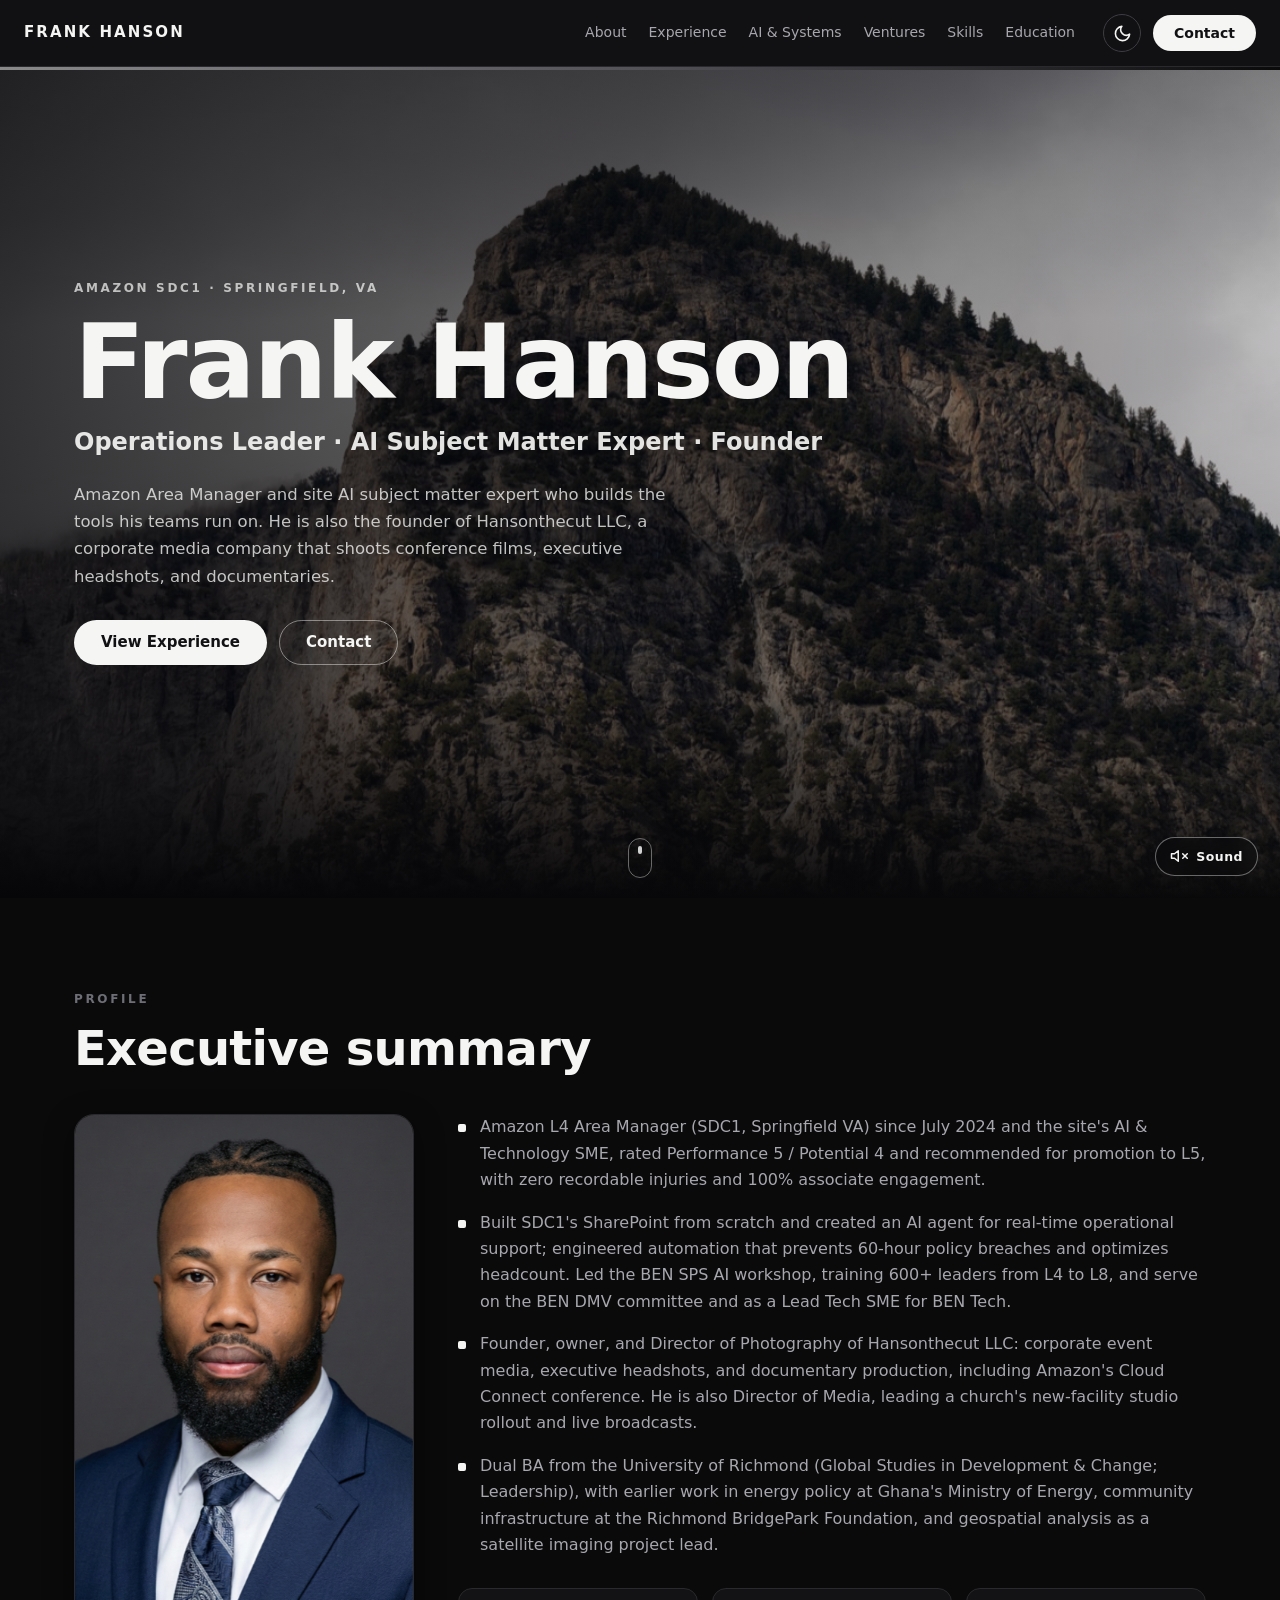
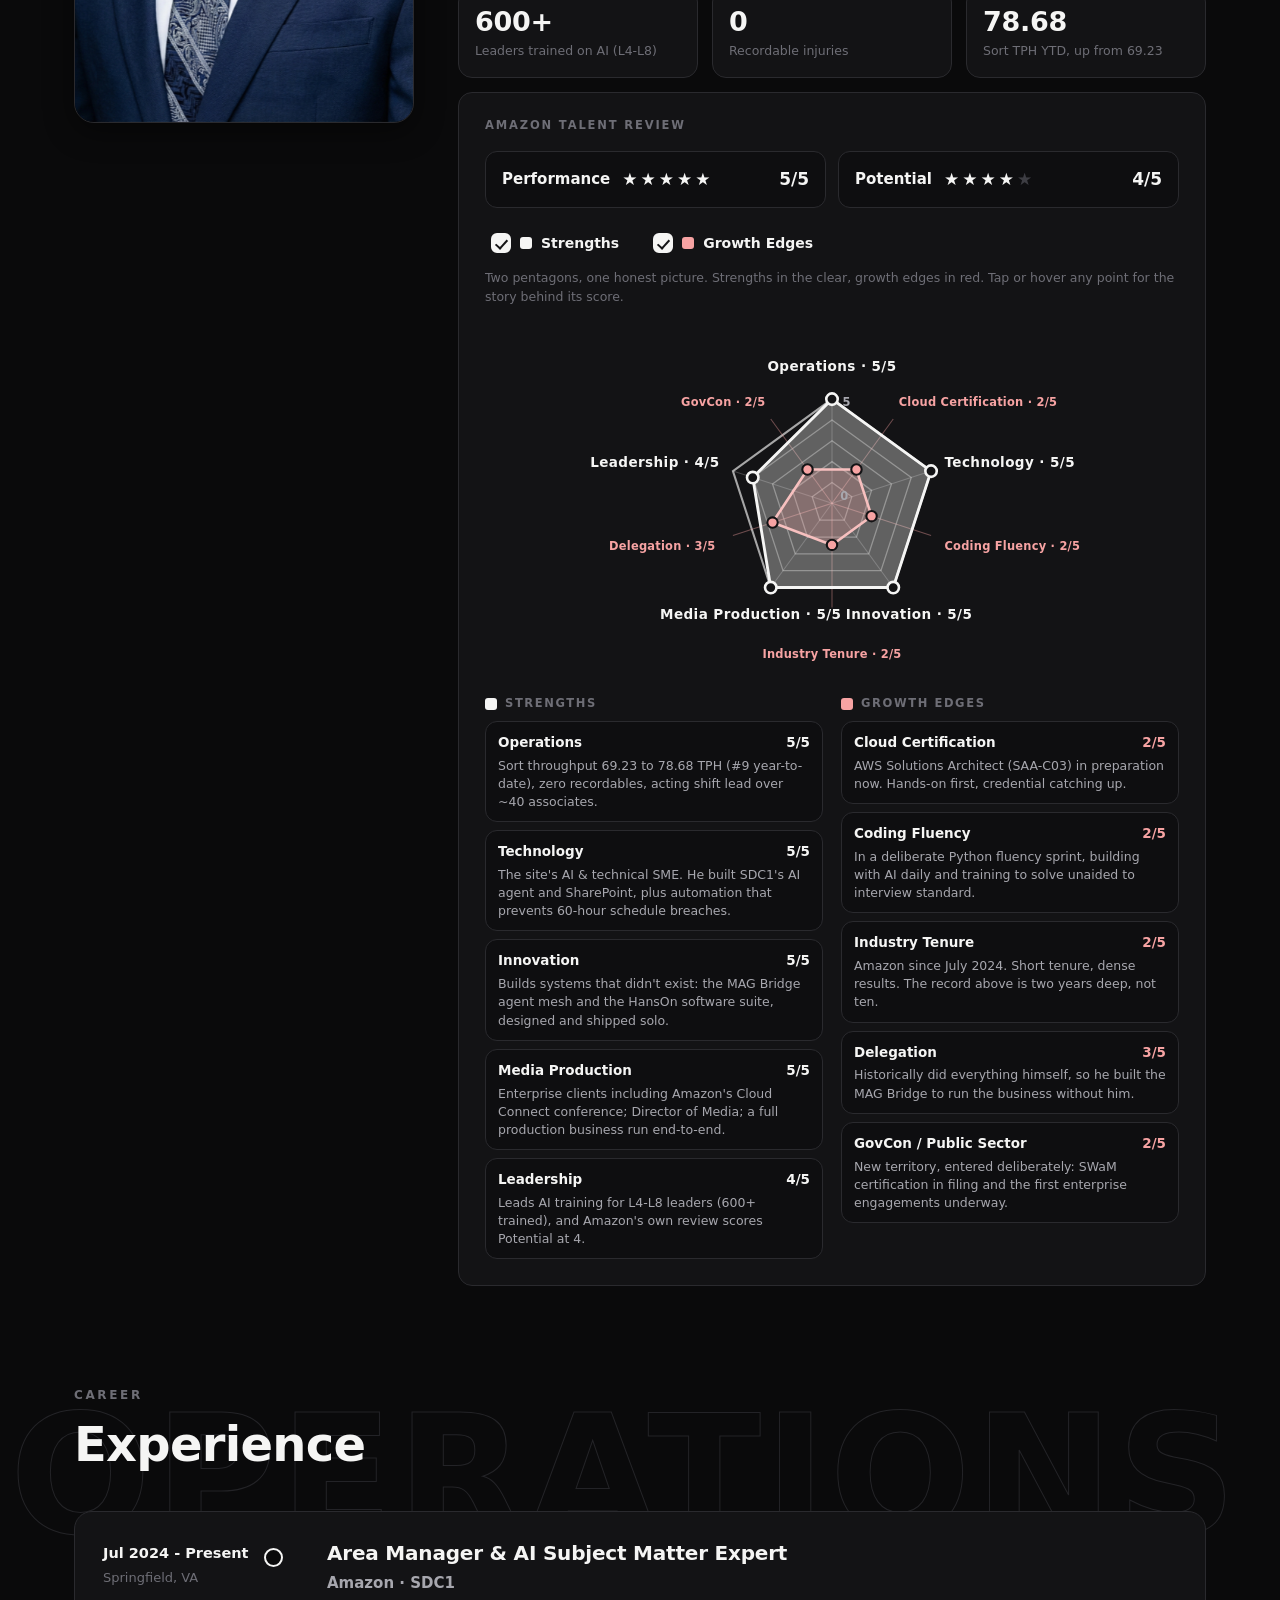
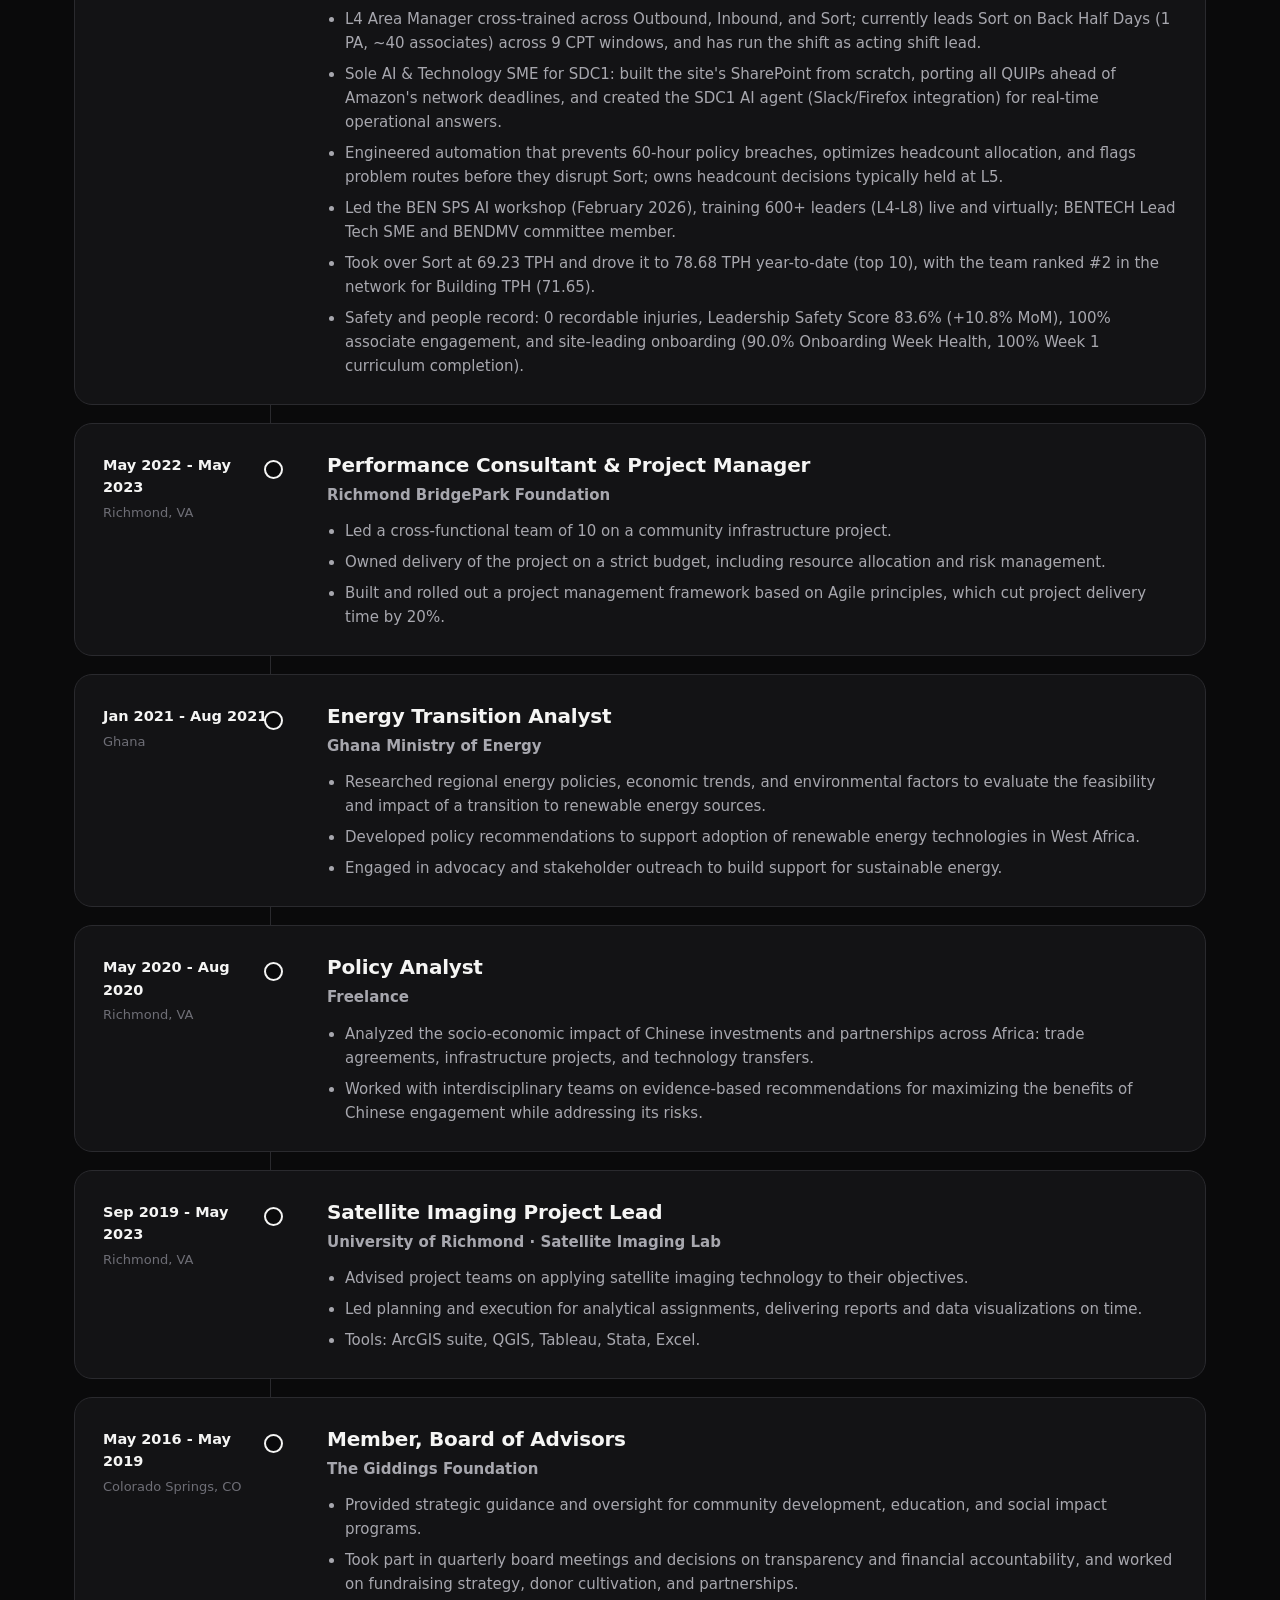
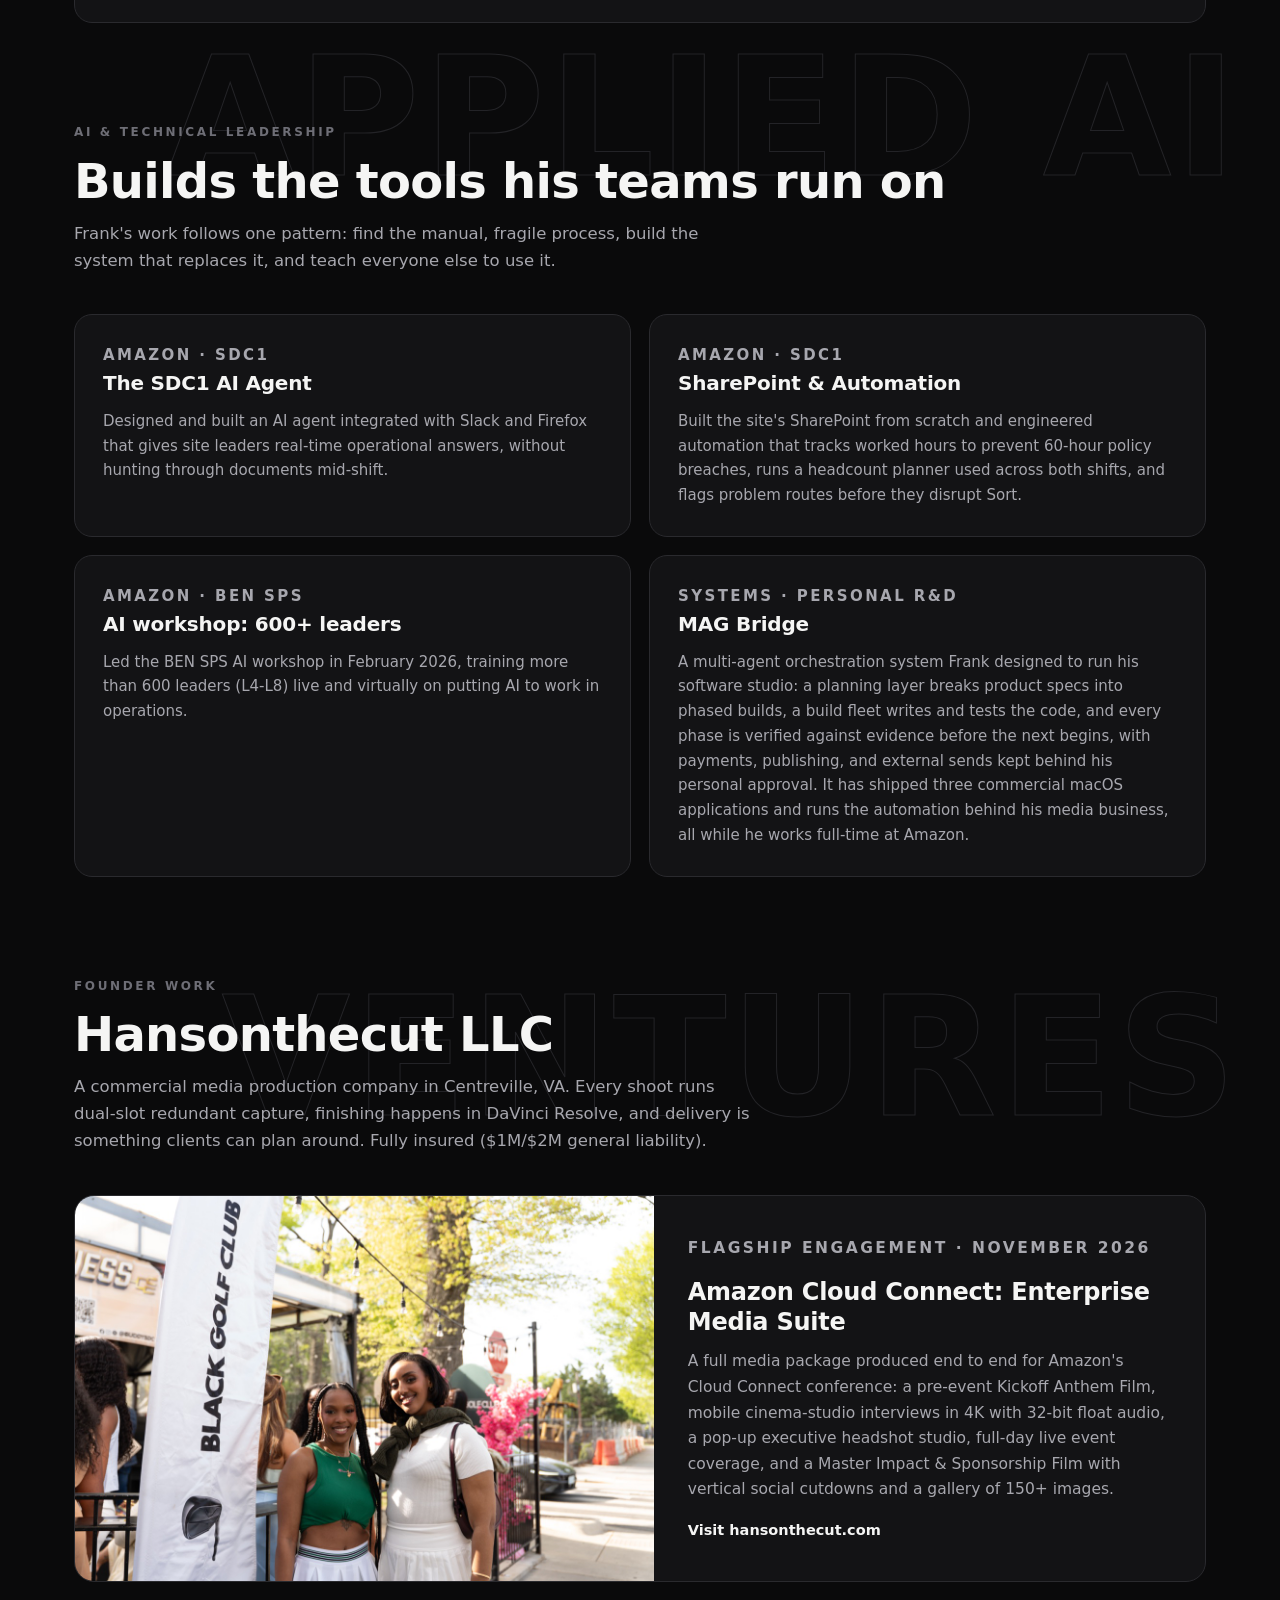
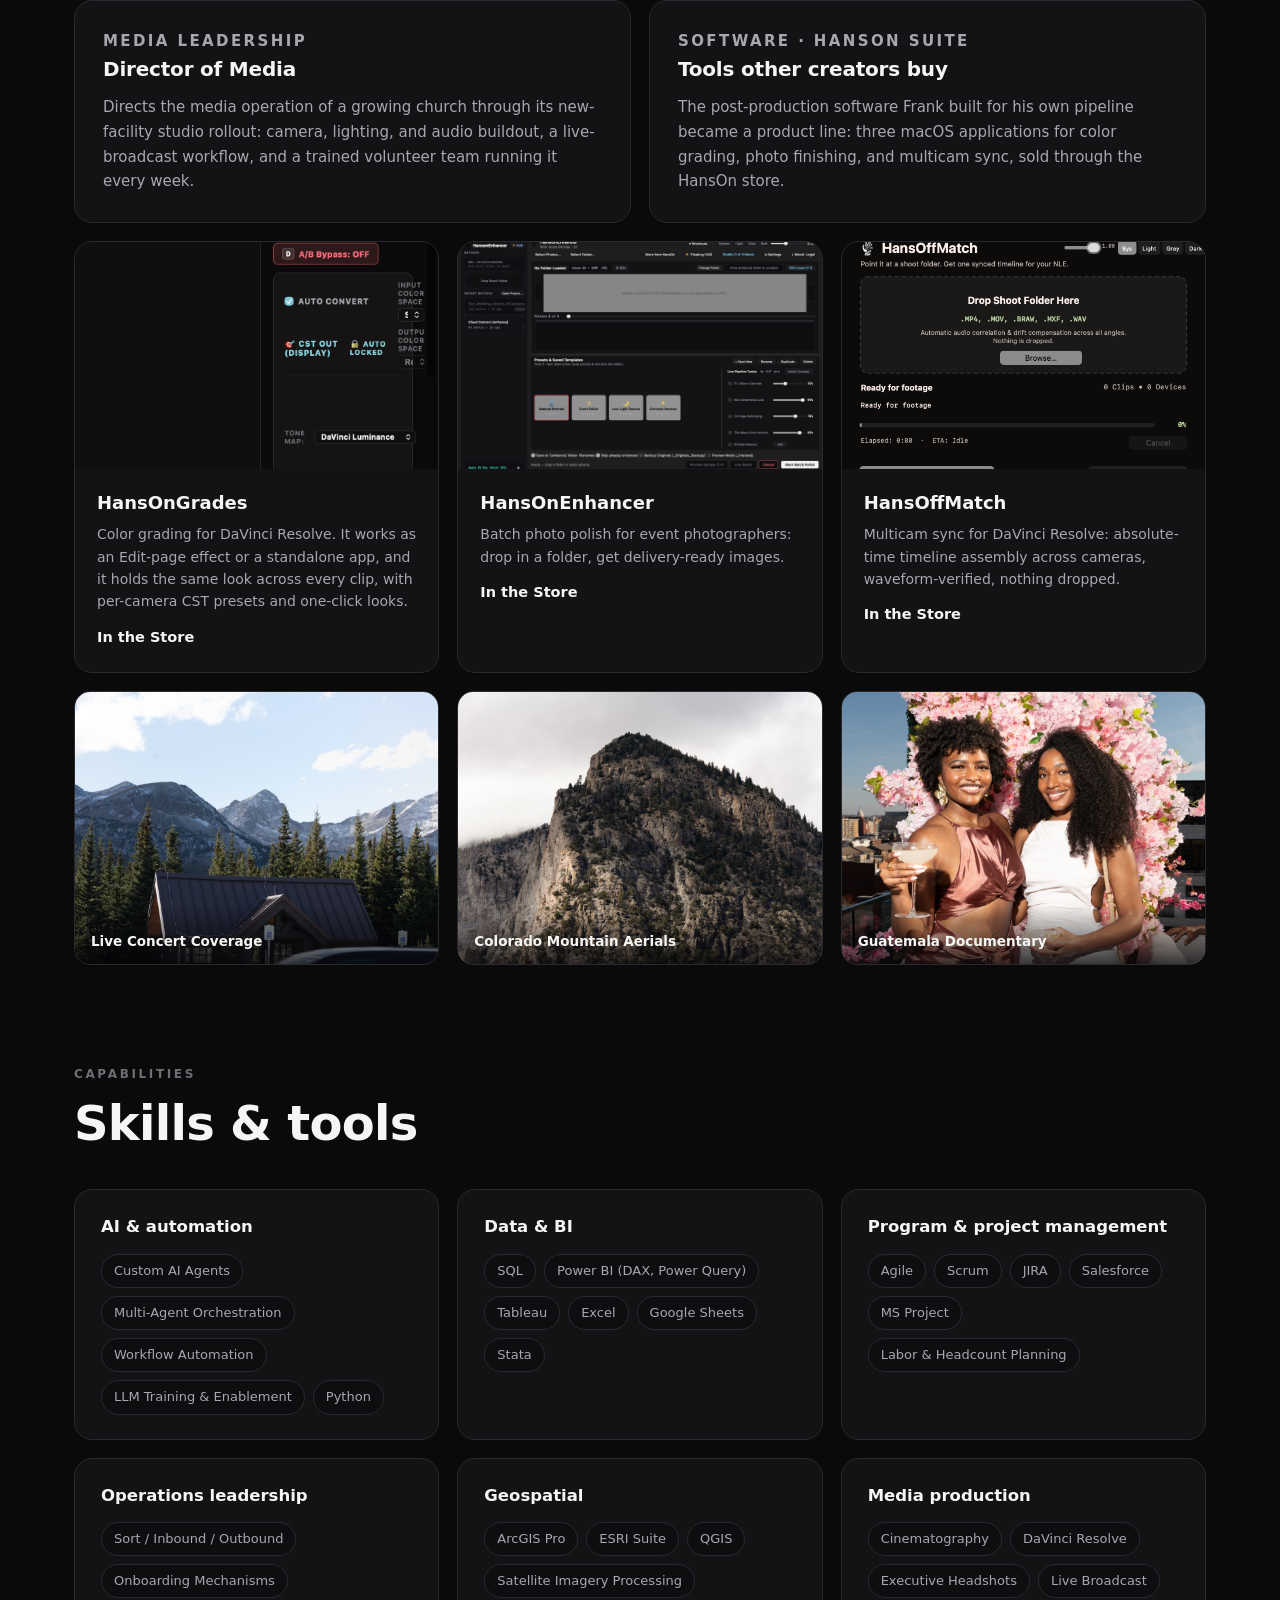
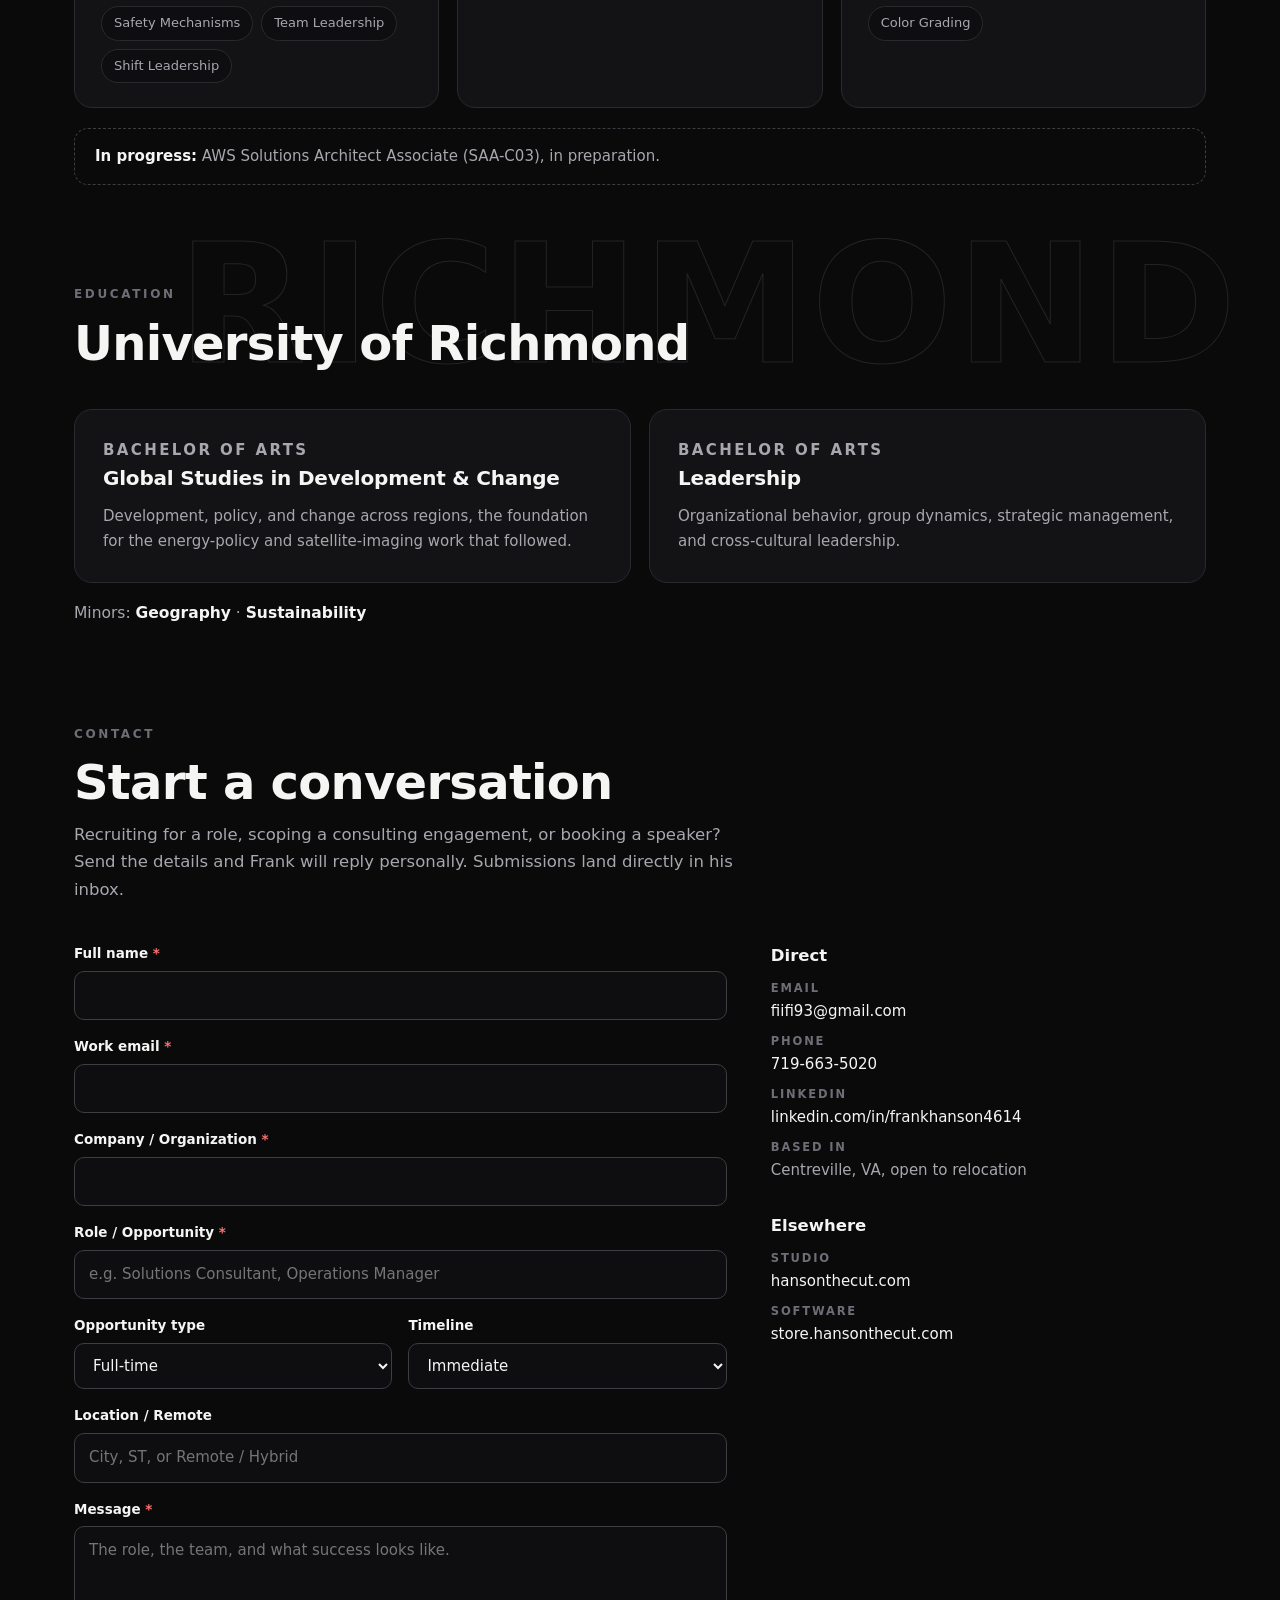
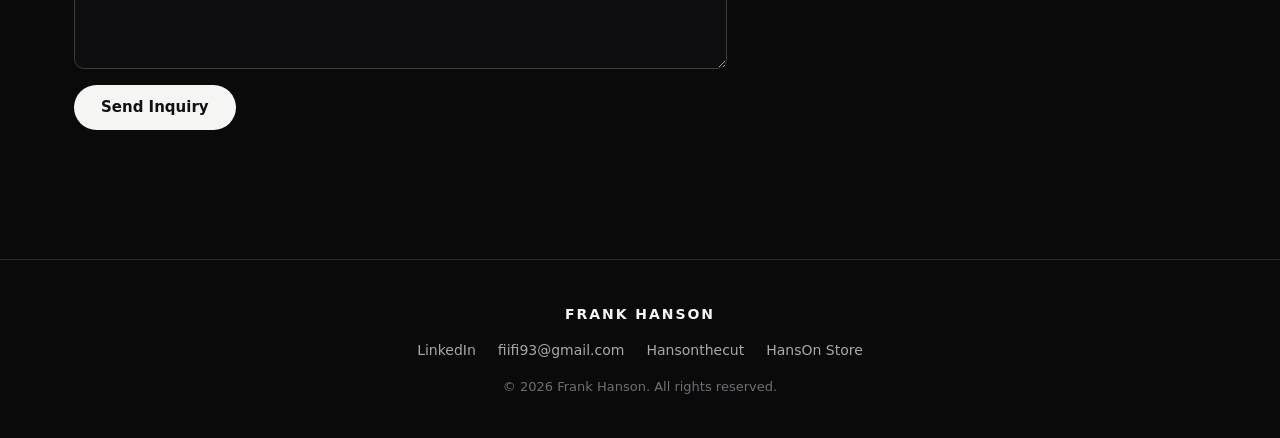
==== commit 086af8ae: "Humanize pass: plain-voice copy sweep, dashes and decorative arrows out of prose, facts unchanged" ====
--- a/index.html
+++ b/index.html
@@ -5,12 +5,12 @@
     <meta charset="UTF-8">
     <meta name="viewport" content="width=device-width, initial-scale=1.0">
     <meta name="description"
-        content="Frank Hanson — Amazon L4 Area Manager & AI Subject Matter Expert (SDC1, Springfield VA), founder of Hansonthecut LLC. Operations leadership, applied AI, and corporate media production.">
-    <title>Frank Hanson — Operations Leader & AI SME</title>
+        content="Frank Hanson, Amazon L4 Area Manager & AI Subject Matter Expert (SDC1, Springfield VA), founder of Hansonthecut LLC. Operations leadership, applied AI, and corporate media production.">
+    <title>Frank Hanson - Operations Leader & AI SME</title>
     <link rel="icon" type="image/png" href="assets/Opengraph%20and%20favicon/favicon_optimized.png">
 
     <!-- OpenGraph Tags -->
-    <meta property="og:title" content="Frank Hanson — Operations Leader & AI SME">
+    <meta property="og:title" content="Frank Hanson - Operations Leader & AI SME">
     <meta property="og:description" content="Amazon Area Manager & AI Subject Matter Expert; founder of Hansonthecut LLC. Operations leadership, AI enablement, and corporate media production.">
     <meta property="og:image" content="https://resume.hansonthecut.com/assets/Opengraph%20and%20favicon/opengraph.PNG">
     <meta property="og:type" content="website">
@@ -33,7 +33,7 @@
 <body>
     <!-- Header -->
     <header class="site-header" id="site-header">
-        <a href="#top" class="brand" aria-label="Frank Hanson — home">FRANK&nbsp;HANSON</a>
+        <a href="#top" class="brand" aria-label="Frank Hanson: home">FRANK&nbsp;HANSON</a>
         <nav class="site-nav" id="site-nav" aria-label="Primary">
             <a href="#about">About</a>
             <a href="#experience">Experience</a>
@@ -87,7 +87,7 @@
             <p class="eyebrow">Amazon SDC1 · Springfield, VA</p>
             <h1 class="hero-title">Frank Hanson</h1>
             <p class="hero-subtitle">Operations Leader · AI Subject Matter Expert · Founder</p>
-            <p class="hero-lede">Amazon Area Manager and site AI subject matter expert who builds the tools his teams run on — and founder of Hansonthecut LLC, a corporate media company trusted with conference films, executive headshots, and documentaries. Operations leadership, applied AI, and production craft in one profile.</p>
+            <p class="hero-lede">Amazon Area Manager and site AI subject matter expert who builds the tools his teams run on. He is also the founder of Hansonthecut LLC, a corporate media company that shoots conference films, executive headshots, and documentaries.</p>
             <div class="hero-ctas">
                 <a href="#experience" class="btn btn-accent btn-lg">View Experience</a>
                 <a href="#contact" class="btn btn-ghost btn-lg">Contact</a>
@@ -106,7 +106,7 @@
         <section class="section" id="about">
             <div class="section-head" data-reveal>
                 <p class="eyebrow">Profile</p>
-                <h2 class="display-h">Executive Summary</h2>
+                <h2 class="display-h">Executive summary</h2>
             </div>
             <div class="about-grid">
                 <figure class="about-portrait" data-reveal>
@@ -114,15 +114,15 @@
                 </figure>
                 <div class="about-body" data-reveal>
                     <ul class="summary-list">
-                        <li>Amazon L4 Area Manager (SDC1, Springfield VA) since July 2024 and the site's AI &amp; Technology SME — rated Performance 5 / Potential 4 and recommended for promotion to L5, with zero recordable injuries and 100% associate engagement.</li>
+                        <li>Amazon L4 Area Manager (SDC1, Springfield VA) since July 2024 and the site's AI &amp; Technology SME, rated Performance 5 / Potential 4 and recommended for promotion to L5, with zero recordable injuries and 100% associate engagement.</li>
                         <li>Built SDC1's SharePoint from scratch and created an AI agent for real-time operational support; engineered automation that prevents 60-hour policy breaches and optimizes headcount. Led the BEN SPS AI workshop, training 600+ leaders from L4 to L8, and serve on the BEN DMV committee and as a Lead Tech SME for BEN Tech.</li>
-                        <li>Founder, owner, and Director of Photography of Hansonthecut LLC — corporate event media, executive headshots, and documentary production, including Amazon's Cloud Connect conference — and Director of Media leading a church's new-facility studio rollout and live broadcasts.</li>
+                        <li>Founder, owner, and Director of Photography of Hansonthecut LLC: corporate event media, executive headshots, and documentary production, including Amazon's Cloud Connect conference. He is also Director of Media, leading a church's new-facility studio rollout and live broadcasts.</li>
                         <li>Dual BA from the University of Richmond (Global Studies in Development &amp; Change; Leadership), with earlier work in energy policy at Ghana's Ministry of Energy, community infrastructure at the Richmond BridgePark Foundation, and geospatial analysis as a satellite imaging project lead.</li>
                     </ul>
                     <div class="stat-row">
-                        <div class="stat"><strong>600+</strong><span>Leaders trained on AI (L4–L8)</span></div>
+                        <div class="stat"><strong>600+</strong><span>Leaders trained on AI (L4-L8)</span></div>
                         <div class="stat"><strong>0</strong><span>Recordable injuries</span></div>
-                        <div class="stat"><strong>78.68</strong><span>Sort TPH YTD — from 69.23</span></div>
+                        <div class="stat"><strong>78.68</strong><span>Sort TPH YTD, up from 69.23</span></div>
                     </div>
                     <div class="ratings-panel" data-reveal>
                         <p class="ratings-title">Amazon Talent Review</p>
@@ -152,7 +152,7 @@
                                 <span class="toggle-label">Growth Edges</span>
                             </label>
                         </div>
-                        <p class="radar-hint">Two pentagons, one honest picture — strengths in the clear, growth edges in red. Tap or hover any point for the story behind its score.</p>
+                        <p class="radar-hint">Two pentagons, one honest picture. Strengths in the clear, growth edges in red. Tap or hover any point for the story behind its score.</p>
                         <figure class="radar-figure">
                             <svg class="radar-chart" viewBox="0 0 480 340" role="img" aria-label="Power ratings radar chart, scored out of 5. Strengths: Operations 5, Technology 5, Innovation 5, Media Production 5, Leadership 4. Growth edges: Cloud Certification 2, Coding Fluency 2, Industry Tenure 2, Delegation 3, GovCon and Public Sector 2.">
                                 <g class="radar-grid">
@@ -183,11 +183,11 @@
                                     <g class="series series-strengths">
                                         <polygon class="radar-poly" points="240,75 335.1,144.1 298.8,255.9 181.2,255.9 163.9,150.3" />
                                     </g>
-                                    <g class="vertex series series-strengths" tabindex="0" role="button" data-name="Operations" data-score="5/5" data-series="Strengths" data-why="Sort throughput 69.23 → 78.68 TPH (#9 year-to-date), zero recordables, acting shift lead over ~40 associates." aria-label="Operations, 5 out of 5. Sort throughput 69.23 to 78.68 TPH, number 9 year-to-date, zero recordables, acting shift lead over about 40 associates.">
+                                    <g class="vertex series series-strengths" tabindex="0" role="button" data-name="Operations" data-score="5/5" data-series="Strengths" data-why="Sort throughput 69.23 to 78.68 TPH (#9 year-to-date), zero recordables, acting shift lead over ~40 associates." aria-label="Operations, 5 out of 5. Sort throughput 69.23 to 78.68 TPH, number 9 year-to-date, zero recordables, acting shift lead over about 40 associates.">
                                         <circle class="vertex-hit" cx="240" cy="75" r="17" />
                                         <circle class="vertex-dot dot-strengths" cx="240" cy="75" r="5.5" />
                                     </g>
-                                    <g class="vertex series series-strengths" tabindex="0" role="button" data-name="Technology" data-score="5/5" data-series="Strengths" data-why="The site's AI &amp; technical SME — built SDC1's AI agent and SharePoint, plus automation that prevents 60-hour schedule breaches." aria-label="Technology, 5 out of 5. The site's AI and technical SME — built SDC1's AI agent and SharePoint, plus automation that prevents 60-hour schedule breaches.">
+                                    <g class="vertex series series-strengths" tabindex="0" role="button" data-name="Technology" data-score="5/5" data-series="Strengths" data-why="The site's AI &amp; technical SME. He built SDC1's AI agent and SharePoint, plus automation that prevents 60-hour schedule breaches." aria-label="Technology, 5 out of 5. The site's AI and technical SME. He built SDC1's AI agent and SharePoint, plus automation that prevents 60-hour schedule breaches.">
                                         <circle class="vertex-hit" cx="335.1" cy="144.1" r="17" />
                                         <circle class="vertex-dot dot-strengths" cx="335.1" cy="144.1" r="5.5" />
                                     </g>
@@ -199,23 +199,23 @@
                                         <circle class="vertex-hit" cx="181.2" cy="255.9" r="17" />
                                         <circle class="vertex-dot dot-strengths" cx="181.2" cy="255.9" r="5.5" />
                                     </g>
-                                    <g class="vertex series series-strengths" tabindex="0" role="button" data-name="Leadership" data-score="4/5" data-series="Strengths" data-why="Leads AI training for L4–L8 leaders (600+ trained) — and Amazon's own review scores Potential at 4. The notch is the climb." aria-label="Leadership, 4 out of 5. Leads AI training for L4 to L8 leaders, 600 plus trained — and Amazon's own review scores Potential at 4. The notch is the climb.">
+                                    <g class="vertex series series-strengths" tabindex="0" role="button" data-name="Leadership" data-score="4/5" data-series="Strengths" data-why="Leads AI training for L4-L8 leaders (600+ trained), and Amazon's own review scores Potential at 4." aria-label="Leadership, 4 out of 5. Leads AI training for L4 to L8 leaders, 600 plus trained, and Amazon's own review scores Potential at 4.">
                                         <circle class="vertex-hit" cx="163.9" cy="150.3" r="17" />
                                         <circle class="vertex-dot dot-strengths" cx="163.9" cy="150.3" r="5.5" />
                                     </g>
-                                    <g class="vertex series series-growth" tabindex="0" role="button" data-name="Cloud Certification" data-score="2/5" data-series="Growth Edges" data-why="AWS Solutions Architect (SAA-C03) in preparation now — hands-on first, credential catching up." aria-label="Cloud Certification, 2 out of 5. AWS Solutions Architect, SAA-C03, in preparation now — hands-on first, credential catching up.">
+                                    <g class="vertex series series-growth" tabindex="0" role="button" data-name="Cloud Certification" data-score="2/5" data-series="Growth Edges" data-why="AWS Solutions Architect (SAA-C03) in preparation now. Hands-on first, credential catching up." aria-label="Cloud Certification, 2 out of 5. AWS Solutions Architect, SAA-C03, in preparation now. Hands-on first, credential catching up.">
                                         <circle class="vertex-hit" cx="263.5" cy="142.6" r="17" />
                                         <circle class="vertex-dot dot-growth" cx="263.5" cy="142.6" r="5" />
                                     </g>
-                                    <g class="vertex series series-growth" tabindex="0" role="button" data-name="Coding Fluency" data-score="2/5" data-series="Growth Edges" data-why="In a deliberate Python fluency sprint — building with AI daily, training to solve unaided to interview standard." aria-label="Coding Fluency, 2 out of 5. In a deliberate Python fluency sprint — building with AI daily, training to solve unaided to interview standard.">
+                                    <g class="vertex series series-growth" tabindex="0" role="button" data-name="Coding Fluency" data-score="2/5" data-series="Growth Edges" data-why="In a deliberate Python fluency sprint, building with AI daily and training to solve unaided to interview standard." aria-label="Coding Fluency, 2 out of 5. In a deliberate Python fluency sprint, building with AI daily and training to solve unaided to interview standard.">
                                         <circle class="vertex-hit" cx="278" cy="187.4" r="17" />
                                         <circle class="vertex-dot dot-growth" cx="278" cy="187.4" r="5" />
                                     </g>
-                                    <g class="vertex series series-growth" tabindex="0" role="button" data-name="Industry Tenure" data-score="2/5" data-series="Growth Edges" data-why="Amazon since July 2024. Short tenure, dense results — the record above is two years deep, not ten." aria-label="Industry Tenure, 2 out of 5. Amazon since July 2024. Short tenure, dense results — the record above is two years deep, not ten.">
+                                    <g class="vertex series series-growth" tabindex="0" role="button" data-name="Industry Tenure" data-score="2/5" data-series="Growth Edges" data-why="Amazon since July 2024. Short tenure, dense results. The record above is two years deep, not ten." aria-label="Industry Tenure, 2 out of 5. Amazon since July 2024. Short tenure, dense results. The record above is two years deep, not ten.">
                                         <circle class="vertex-hit" cx="240" cy="215" r="17" />
                                         <circle class="vertex-dot dot-growth" cx="240" cy="215" r="5" />
                                     </g>
-                                    <g class="vertex series series-growth" tabindex="0" role="button" data-name="Delegation" data-score="3/5" data-series="Growth Edges" data-why="Historically did everything himself — so he built the MAG Bridge to run the business without him. The weakness, engineered into a system." aria-label="Delegation, 3 out of 5. Historically did everything himself — so he built the MAG Bridge to run the business without him. The weakness, engineered into a system.">
+                                    <g class="vertex series series-growth" tabindex="0" role="button" data-name="Delegation" data-score="3/5" data-series="Growth Edges" data-why="Historically did everything himself, so he built the MAG Bridge to run the business without him." aria-label="Delegation, 3 out of 5. Historically did everything himself, so he built the MAG Bridge to run the business without him.">
                                         <circle class="vertex-hit" cx="182.9" cy="193.5" r="17" />
                                         <circle class="vertex-dot dot-growth" cx="182.9" cy="193.5" r="5" />
                                     </g>
@@ -259,11 +259,11 @@
                                 <ul class="radar-values">
                                     <li>
                                         <span class="rv-head">Operations <strong>5/5</strong></span>
-                                        <span class="rv-why">Sort throughput 69.23 → 78.68 TPH (#9 year-to-date), zero recordables, acting shift lead over ~40 associates.</span>
+                                        <span class="rv-why">Sort throughput 69.23 to 78.68 TPH (#9 year-to-date), zero recordables, acting shift lead over ~40 associates.</span>
                                     </li>
                                     <li>
                                         <span class="rv-head">Technology <strong>5/5</strong></span>
-                                        <span class="rv-why">The site's AI &amp; technical SME — built SDC1's AI agent and SharePoint, plus automation that prevents 60-hour schedule breaches.</span>
+                                        <span class="rv-why">The site's AI &amp; technical SME. He built SDC1's AI agent and SharePoint, plus automation that prevents 60-hour schedule breaches.</span>
                                     </li>
                                     <li>
                                         <span class="rv-head">Innovation <strong>5/5</strong></span>
@@ -275,7 +275,7 @@
                                     </li>
                                     <li>
                                         <span class="rv-head">Leadership <strong>4/5</strong></span>
-                                        <span class="rv-why">Leads AI training for L4–L8 leaders (600+ trained) — and Amazon's own review scores Potential at 4. The notch is the climb.</span>
+                                        <span class="rv-why">Leads AI training for L4-L8 leaders (600+ trained), and Amazon's own review scores Potential at 4.</span>
                                     </li>
                                 </ul>
                             </div>
@@ -284,19 +284,19 @@
                                 <ul class="radar-values">
                                     <li>
                                         <span class="rv-head">Cloud Certification <strong>2/5</strong></span>
-                                        <span class="rv-why">AWS Solutions Architect (SAA-C03) in preparation now — hands-on first, credential catching up.</span>
+                                        <span class="rv-why">AWS Solutions Architect (SAA-C03) in preparation now. Hands-on first, credential catching up.</span>
                                     </li>
                                     <li>
                                         <span class="rv-head">Coding Fluency <strong>2/5</strong></span>
-                                        <span class="rv-why">In a deliberate Python fluency sprint — building with AI daily, training to solve unaided to interview standard.</span>
+                                        <span class="rv-why">In a deliberate Python fluency sprint, building with AI daily and training to solve unaided to interview standard.</span>
                                     </li>
                                     <li>
                                         <span class="rv-head">Industry Tenure <strong>2/5</strong></span>
-                                        <span class="rv-why">Amazon since July 2024. Short tenure, dense results — the record above is two years deep, not ten.</span>
+                                        <span class="rv-why">Amazon since July 2024. Short tenure, dense results. The record above is two years deep, not ten.</span>
                                     </li>
                                     <li>
                                         <span class="rv-head">Delegation <strong>3/5</strong></span>
-                                        <span class="rv-why">Historically did everything himself — so he built the MAG Bridge to run the business without him. The weakness, engineered into a system.</span>
+                                        <span class="rv-why">Historically did everything himself, so he built the MAG Bridge to run the business without him.</span>
                                     </li>
                                     <li>
                                         <span class="rv-head">GovCon / Public Sector <strong>2/5</strong></span>
@@ -320,81 +320,81 @@
             <div class="timeline">
                 <article class="tl-item" data-reveal>
                     <div class="tl-meta">
-                        <span class="tl-date">Jul 2024 — Present</span>
+                        <span class="tl-date">Jul 2024 - Present</span>
                         <span class="tl-place">Springfield, VA</span>
                     </div>
                     <div class="tl-body">
                         <h3>Area Manager &amp; AI Subject Matter Expert</h3>
-                        <p class="tl-org">Amazon — SDC1</p>
+                        <p class="tl-org">Amazon · SDC1</p>
                         <ul>
                             <li>L4 Area Manager cross-trained across Outbound, Inbound, and Sort; currently leads Sort on Back Half Days (1 PA, ~40 associates) across 9 CPT windows, and has run the shift as acting shift lead.</li>
-                            <li>Sole AI &amp; Technology SME for SDC1: built the site's SharePoint from scratch — porting all QUIPs ahead of Amazon's network deadlines — and created the SDC1 AI agent (Slack/Firefox integration) for real-time operational answers.</li>
+                            <li>Sole AI &amp; Technology SME for SDC1: built the site's SharePoint from scratch, porting all QUIPs ahead of Amazon's network deadlines, and created the SDC1 AI agent (Slack/Firefox integration) for real-time operational answers.</li>
                             <li>Engineered automation that prevents 60-hour policy breaches, optimizes headcount allocation, and flags problem routes before they disrupt Sort; owns headcount decisions typically held at L5.</li>
-                            <li>Led the BEN SPS AI workshop (February 2026), training 600+ leaders (L4–L8) live and virtually; BENTECH Lead Tech SME and BENDMV committee member.</li>
+                            <li>Led the BEN SPS AI workshop (February 2026), training 600+ leaders (L4-L8) live and virtually; BENTECH Lead Tech SME and BENDMV committee member.</li>
                             <li>Took over Sort at 69.23 TPH and drove it to 78.68 TPH year-to-date (top 10), with the team ranked #2 in the network for Building TPH (71.65).</li>
-                            <li>Immaculate safety and people record: 0 recordable injuries, Leadership Safety Score 83.6% (+10.8% MoM), 100% associate engagement, and site-leading onboarding — 90.0% Onboarding Week Health with 100% Week 1 curriculum completion.</li>
+                            <li>Safety and people record: 0 recordable injuries, Leadership Safety Score 83.6% (+10.8% MoM), 100% associate engagement, and site-leading onboarding (90.0% Onboarding Week Health, 100% Week 1 curriculum completion).</li>
                         </ul>
                     </div>
                 </article>
 
                 <article class="tl-item" data-reveal>
                     <div class="tl-meta">
-                        <span class="tl-date">May 2022 — May 2023</span>
+                        <span class="tl-date">May 2022 - May 2023</span>
                         <span class="tl-place">Richmond, VA</span>
                     </div>
                     <div class="tl-body">
                         <h3>Performance Consultant &amp; Project Manager</h3>
                         <p class="tl-org">Richmond BridgePark Foundation</p>
                         <ul>
-                            <li>Led a cross-functional team of 10 members delivering a high-profile community infrastructure project.</li>
-                            <li>Held full accountability for project delivery within strict budgetary constraints, including resource allocation and risk mitigation.</li>
-                            <li>Architected and implemented a project management framework based on Agile principles, resulting in a 20% reduction in project delivery time.</li>
+                            <li>Led a cross-functional team of 10 on a community infrastructure project.</li>
+                            <li>Owned delivery of the project on a strict budget, including resource allocation and risk management.</li>
+                            <li>Built and rolled out a project management framework based on Agile principles, which cut project delivery time by 20%.</li>
                         </ul>
                     </div>
                 </article>
 
                 <article class="tl-item" data-reveal>
                     <div class="tl-meta">
-                        <span class="tl-date">Jan 2021 — Aug 2021</span>
+                        <span class="tl-date">Jan 2021 - Aug 2021</span>
                         <span class="tl-place">Ghana</span>
                     </div>
                     <div class="tl-body">
                         <h3>Energy Transition Analyst</h3>
                         <p class="tl-org">Ghana Ministry of Energy</p>
                         <ul>
-                            <li>Researched and analyzed regional energy policies, economic trends, and environmental factors to evaluate the feasibility and impact of transitioning to renewable energy sources.</li>
-                            <li>Developed strategic recommendations and policy frameworks to support adoption of renewable energy technologies in the West African context.</li>
-                            <li>Engaged in advocacy and stakeholder outreach to build support for sustainable energy initiatives.</li>
+                            <li>Researched regional energy policies, economic trends, and environmental factors to evaluate the feasibility and impact of a transition to renewable energy sources.</li>
+                            <li>Developed policy recommendations to support adoption of renewable energy technologies in West Africa.</li>
+                            <li>Engaged in advocacy and stakeholder outreach to build support for sustainable energy.</li>
                         </ul>
                     </div>
                 </article>
 
                 <article class="tl-item" data-reveal>
                     <div class="tl-meta">
-                        <span class="tl-date">May 2020 — Aug 2020</span>
+                        <span class="tl-date">May 2020 - Aug 2020</span>
                         <span class="tl-place">Richmond, VA</span>
                     </div>
                     <div class="tl-body">
                         <h3>Policy Analyst</h3>
                         <p class="tl-org">Freelance</p>
                         <ul>
-                            <li>Conducted in-depth policy analysis of the socio-economic implications of Chinese investments and partnerships across Africa — trade agreements, infrastructure projects, and technology transfers.</li>
-                            <li>Formulated evidence-based recommendations with interdisciplinary teams on maximizing the benefits of Chinese engagement while addressing its risks.</li>
+                            <li>Analyzed the socio-economic impact of Chinese investments and partnerships across Africa: trade agreements, infrastructure projects, and technology transfers.</li>
+                            <li>Worked with interdisciplinary teams on evidence-based recommendations for maximizing the benefits of Chinese engagement while addressing its risks.</li>
                         </ul>
                     </div>
                 </article>
 
                 <article class="tl-item" data-reveal>
                     <div class="tl-meta">
-                        <span class="tl-date">Sep 2019 — May 2023</span>
+                        <span class="tl-date">Sep 2019 - May 2023</span>
                         <span class="tl-place">Richmond, VA</span>
                     </div>
                     <div class="tl-body">
                         <h3>Satellite Imaging Project Lead</h3>
-                        <p class="tl-org">University of Richmond — Satellite Imaging Lab</p>
+                        <p class="tl-org">University of Richmond · Satellite Imaging Lab</p>
                         <ul>
-                            <li>Provided expert consultation and strategic recommendations on the application of satellite imaging technology to project objectives.</li>
-                            <li>Led project planning and execution for analytical assignments, ensuring optimal resource deployment and punctual delivery of reports and data visualizations.</li>
+                            <li>Advised project teams on applying satellite imaging technology to their objectives.</li>
+                            <li>Led planning and execution for analytical assignments, delivering reports and data visualizations on time.</li>
                             <li>Tools: ArcGIS suite, QGIS, Tableau, Stata, Excel.</li>
                         </ul>
                     </div>
@@ -402,15 +402,15 @@
 
                 <article class="tl-item" data-reveal>
                     <div class="tl-meta">
-                        <span class="tl-date">May 2016 — May 2019</span>
+                        <span class="tl-date">May 2016 - May 2019</span>
                         <span class="tl-place">Colorado Springs, CO</span>
                     </div>
                     <div class="tl-body">
                         <h3>Member, Board of Advisors</h3>
                         <p class="tl-org">The Giddings Foundation</p>
                         <ul>
-                            <li>Provided high-level strategic guidance and executive oversight for community development, education, and social impact initiatives.</li>
-                            <li>Participated in quarterly board meetings and decision-making on transparency and financial accountability; engaged in fundraising strategy, donor cultivation, and partnership development.</li>
+                            <li>Provided strategic guidance and oversight for community development, education, and social impact programs.</li>
+                            <li>Took part in quarterly board meetings and decisions on transparency and financial accountability, and worked on fundraising strategy, donor cultivation, and partnerships.</li>
                         </ul>
                     </div>
                 </article>
@@ -421,30 +421,30 @@
         <section class="section" id="ai">
             <span class="mega-word" data-drift="0.05" aria-hidden="true">APPLIED&nbsp;AI</span>
             <div class="section-head" data-reveal>
-                <p class="eyebrow">AI &amp; Technical Leadership</p>
+                <p class="eyebrow">AI &amp; technical leadership</p>
                 <h2 class="display-h">Builds the tools his teams run on</h2>
-                <p class="lede">The through-line of Frank's work: identify the manual, fragile process — then build the system that replaces it, and teach everyone else to use it.</p>
+                <p class="lede">Frank's work follows one pattern: find the manual, fragile process, build the system that replaces it, and teach everyone else to use it.</p>
             </div>
             <div class="card-grid">
                 <article class="card" data-reveal>
                     <p class="card-tag">Amazon · SDC1</p>
                     <h3>The SDC1 AI Agent</h3>
-                    <p>Designed and built an AI agent integrated with Slack and Firefox that gives site leaders real-time operational answers — knowledge that used to require hunting through documents, delivered in the flow of the shift.</p>
+                    <p>Designed and built an AI agent integrated with Slack and Firefox that gives site leaders real-time operational answers, without hunting through documents mid-shift.</p>
                 </article>
                 <article class="card" data-reveal>
                     <p class="card-tag">Amazon · SDC1</p>
                     <h3>SharePoint &amp; Automation</h3>
-                    <p>Constructed the site's SharePoint from scratch and engineered automation that tracks worked hours to prevent 60-hour policy breaches, powers a dynamic headcount planner scaled across both shifts, and flags problem routes before they disrupt Sort.</p>
+                    <p>Built the site's SharePoint from scratch and engineered automation that tracks worked hours to prevent 60-hour policy breaches, runs a headcount planner used across both shifts, and flags problem routes before they disrupt Sort.</p>
                 </article>
                 <article class="card" data-reveal>
                     <p class="card-tag">Amazon · BEN SPS</p>
-                    <h3>AI Workshop — 600+ Leaders</h3>
-                    <p>Led the BEN SPS AI workshop in February 2026, training more than 600 leaders (L4–L8) live and virtually on putting AI to work in operations — the site's AI practice, scaled to the network.</p>
+                    <h3>AI workshop: 600+ leaders</h3>
+                    <p>Led the BEN SPS AI workshop in February 2026, training more than 600 leaders (L4-L8) live and virtually on putting AI to work in operations.</p>
                 </article>
                 <article class="card" data-reveal>
                     <p class="card-tag">Systems · Personal R&amp;D</p>
                     <h3>MAG Bridge</h3>
-                    <p>A multi-agent orchestration system Frank designed to run his software studio: a planning layer breaks product specs into phased builds, a build fleet writes and tests the code, and every phase is verified against evidence before the next begins — with payments, publishing, and external sends kept behind his personal approval. It has shipped three commercial macOS applications and runs the automation behind his media business — while he works full-time at Amazon.</p>
+                    <p>A multi-agent orchestration system Frank designed to run his software studio: a planning layer breaks product specs into phased builds, a build fleet writes and tests the code, and every phase is verified against evidence before the next begins, with payments, publishing, and external sends kept behind his personal approval. It has shipped three commercial macOS applications and runs the automation behind his media business, all while he works full-time at Amazon.</p>
                 </article>
             </div>
         </section>
@@ -453,9 +453,9 @@
         <section class="section" id="ventures">
             <span class="mega-word" data-drift="-0.05" aria-hidden="true">VENTURES</span>
             <div class="section-head" data-reveal>
-                <p class="eyebrow">Founder Work</p>
+                <p class="eyebrow">Founder work</p>
                 <h2 class="display-h">Hansonthecut LLC</h2>
-                <p class="lede">A commercial media production company in Centreville, VA — run with the same operational precision: dual-slot redundant capture on every shoot, cinema finishing in DaVinci Resolve, and delivery clients can plan around. Fully insured ($1M/$2M general liability).</p>
+                <p class="lede">A commercial media production company in Centreville, VA. Every shoot runs dual-slot redundant capture, finishing happens in DaVinci Resolve, and delivery is something clients can plan around. Fully insured ($1M/$2M general liability).</p>
             </div>
             <article class="feature" data-reveal>
                 <div class="feature-media">
@@ -463,35 +463,35 @@
                 </div>
                 <div class="feature-body">
                     <p class="card-tag">Flagship Engagement · November 2026</p>
-                    <h3>Amazon Cloud Connect — Enterprise Media Suite</h3>
-                    <p>A turnkey media package produced end-to-end for Amazon's Cloud Connect conference: a pre-event Kickoff Anthem Film, mobile cinema-studio interviews in 4K with 32-bit float audio, a pop-up executive headshot studio, full-day live event coverage, and a Master Impact &amp; Sponsorship Film with vertical social cutdowns and a curated gallery of 150+ images.</p>
-                    <a class="text-link" href="https://hansonthecut.com" target="_blank" rel="noopener noreferrer">Visit hansonthecut.com →</a>
+                    <h3>Amazon Cloud Connect: Enterprise Media Suite</h3>
+                    <p>A full media package produced end to end for Amazon's Cloud Connect conference: a pre-event Kickoff Anthem Film, mobile cinema-studio interviews in 4K with 32-bit float audio, a pop-up executive headshot studio, full-day live event coverage, and a Master Impact &amp; Sponsorship Film with vertical social cutdowns and a gallery of 150+ images.</p>
+                    <a class="text-link" href="https://hansonthecut.com" target="_blank" rel="noopener noreferrer">Visit hansonthecut.com</a>
                 </div>
             </article>
             <div class="card-grid card-grid-2">
                 <article class="card" data-reveal>
                     <p class="card-tag">Media Leadership</p>
                     <h3>Director of Media</h3>
-                    <p>Directs the media operation of a growing church through its new-facility studio rollout — camera, lighting, and audio buildout, a designed live-broadcast workflow, and a trained volunteer team running it every week.</p>
+                    <p>Directs the media operation of a growing church through its new-facility studio rollout: camera, lighting, and audio buildout, a live-broadcast workflow, and a trained volunteer team running it every week.</p>
                 </article>
                 <article class="card" data-reveal>
                     <p class="card-tag">Software · HansOn Suite</p>
                     <h3>Tools other creators buy</h3>
-                    <p>The post-production software Frank built for his own pipeline became a product line — three macOS applications for color grading, photo finishing, and multicam sync, sold through the HansOn store.</p>
+                    <p>The post-production software Frank built for his own pipeline became a product line: three macOS applications for color grading, photo finishing, and multicam sync, sold through the HansOn store.</p>
                 </article>
             </div>
             <div class="suite-grid">
                 <a class="suite-card" href="https://store.hansonthecut.com" target="_blank" rel="noopener noreferrer" data-reveal>
                     <img src="assets/suite/hansongrades-edit-studio.png" alt="HansOnGrades Edit Studio" loading="lazy">
-                    <div class="suite-card-body"><h3>HansOnGrades</h3><p>Color grading for DaVinci Resolve — an Edit-page effect plus a standalone Edit Studio, per-camera CST presets, one-click looks.</p><span class="text-link">In the Store →</span></div>
+                    <div class="suite-card-body"><h3>HansOnGrades</h3><p>Color grading for DaVinci Resolve. It works as an Edit-page effect or a standalone app, and it holds the same look across every clip, with per-camera CST presets and one-click looks.</p><span class="text-link">In the Store</span></div>
                 </a>
                 <a class="suite-card" href="https://store.hansonthecut.com" target="_blank" rel="noopener noreferrer" data-reveal>
                     <img src="assets/suite/hansonenhancer-main.png" alt="HansOnEnhancer" loading="lazy">
-                    <div class="suite-card-body"><h3>HansOnEnhancer</h3><p>Batch photo polish for event photographers: drop in a folder, get delivery-ready images.</p><span class="text-link">In the Store →</span></div>
+                    <div class="suite-card-body"><h3>HansOnEnhancer</h3><p>Batch photo polish for event photographers: drop in a folder, get delivery-ready images.</p><span class="text-link">In the Store</span></div>
                 </a>
                 <a class="suite-card" href="https://store.hansonthecut.com" target="_blank" rel="noopener noreferrer" data-reveal>
                     <img src="assets/suite/hansoffmatch-main.png" alt="HansOffMatch" loading="lazy">
-                    <div class="suite-card-body"><h3>HansOffMatch</h3><p>Multicam sync for DaVinci Resolve: absolute-time timeline assembly across cameras, waveform-verified, nothing dropped.</p><span class="text-link">In the Store →</span></div>
+                    <div class="suite-card-body"><h3>HansOffMatch</h3><p>Multicam sync for DaVinci Resolve: absolute-time timeline assembly across cameras, waveform-verified, nothing dropped.</p><span class="text-link">In the Store</span></div>
                 </a>
             </div>
             <div class="work-strip" data-reveal>
@@ -505,11 +505,11 @@
         <section class="section" id="skills">
             <div class="section-head" data-reveal>
                 <p class="eyebrow">Capabilities</p>
-                <h2 class="display-h">Skills &amp; Tools</h2>
+                <h2 class="display-h">Skills &amp; tools</h2>
             </div>
             <div class="skills-grid">
                 <div class="skill-group" data-reveal>
-                    <h3>AI &amp; Automation</h3>
+                    <h3>AI &amp; automation</h3>
                     <ul class="chips"><li>Custom AI Agents</li><li>Multi-Agent Orchestration</li><li>Workflow Automation</li><li>LLM Training &amp; Enablement</li><li>Python</li></ul>
                 </div>
                 <div class="skill-group" data-reveal>
@@ -517,11 +517,11 @@
                     <ul class="chips"><li>SQL</li><li>Power BI (DAX, Power Query)</li><li>Tableau</li><li>Excel</li><li>Google Sheets</li><li>Stata</li></ul>
                 </div>
                 <div class="skill-group" data-reveal>
-                    <h3>Program &amp; Project Management</h3>
+                    <h3>Program &amp; project management</h3>
                     <ul class="chips"><li>Agile</li><li>Scrum</li><li>JIRA</li><li>Salesforce</li><li>MS Project</li><li>Labor &amp; Headcount Planning</li></ul>
                 </div>
                 <div class="skill-group" data-reveal>
-                    <h3>Operations Leadership</h3>
+                    <h3>Operations leadership</h3>
                     <ul class="chips"><li>Sort / Inbound / Outbound</li><li>Onboarding Mechanisms</li><li>Safety Mechanisms</li><li>Team Leadership</li><li>Shift Leadership</li></ul>
                 </div>
                 <div class="skill-group" data-reveal>
@@ -529,11 +529,11 @@
                     <ul class="chips"><li>ArcGIS Pro</li><li>ESRI Suite</li><li>QGIS</li><li>Satellite Imagery Processing</li></ul>
                 </div>
                 <div class="skill-group" data-reveal>
-                    <h3>Media Production</h3>
+                    <h3>Media production</h3>
                     <ul class="chips"><li>Cinematography</li><li>DaVinci Resolve</li><li>Executive Headshots</li><li>Live Broadcast</li><li>Color Grading</li></ul>
                 </div>
             </div>
-            <p class="in-progress" data-reveal><strong>In progress:</strong> AWS Solutions Architect — Associate (SAA-C03), in preparation.</p>
+            <p class="in-progress" data-reveal><strong>In progress:</strong> AWS Solutions Architect Associate (SAA-C03), in preparation.</p>
         </section>
 
         <!-- Education -->
@@ -547,7 +547,7 @@
                 <article class="card" data-reveal>
                     <p class="card-tag">Bachelor of Arts</p>
                     <h3>Global Studies in Development &amp; Change</h3>
-                    <p>Development, policy, and change across regions — the foundation for the energy-policy and satellite-imaging work that followed.</p>
+                    <p>Development, policy, and change across regions, the foundation for the energy-policy and satellite-imaging work that followed.</p>
                 </article>
                 <article class="card" data-reveal>
                     <p class="card-tag">Bachelor of Arts</p>
@@ -563,7 +563,7 @@
             <div class="section-head" data-reveal>
                 <p class="eyebrow">Contact</p>
                 <h2 class="display-h">Start a conversation</h2>
-                <p class="lede">Recruiting for a role, scoping a consulting engagement, or booking a speaker — send the details and Frank will reply personally. Submissions land directly in his inbox.</p>
+                <p class="lede">Recruiting for a role, scoping a consulting engagement, or booking a speaker? Send the details and Frank will reply personally. Submissions land directly in his inbox.</p>
             </div>
             <div class="contact-grid">
                 <form class="contact-form" id="contact-form" action="https://formspree.io/f/xljbnaar" method="POST" data-reveal>
@@ -598,15 +598,15 @@
                             <label for="cf-timeline">Timeline</label>
                             <select id="cf-timeline" name="timeline">
                                 <option value="Immediate">Immediate</option>
-                                <option value="1–3 months">1–3 months</option>
-                                <option value="3–6 months">3–6 months</option>
+                                <option value="1–3 months">1-3 months</option>
+                                <option value="3–6 months">3-6 months</option>
                                 <option value="Exploring">Exploring</option>
                             </select>
                         </div>
                     </div>
                     <div class="field">
                         <label for="cf-location">Location / Remote</label>
-                        <input id="cf-location" type="text" name="location" placeholder="City, ST — or Remote / Hybrid">
+                        <input id="cf-location" type="text" name="location" placeholder="City, ST, or Remote / Hybrid">
                     </div>
                     <div class="field">
                         <label for="cf-message">Message <span class="req" aria-hidden="true">*</span></label>
@@ -622,7 +622,7 @@
                         <li><span>Email</span><a href="mailto:fiifi93@gmail.com">fiifi93@gmail.com</a></li>
                         <li><span>Phone</span><a href="tel:7196635020">719-663-5020</a></li>
                         <li><span>LinkedIn</span><a href="https://www.linkedin.com/in/frankhanson4614" target="_blank" rel="noopener noreferrer">linkedin.com/in/frankhanson4614</a></li>
-                        <li><span>Based in</span><span class="direct-value">Centreville, VA — open to relocation</span></li>
+                        <li><span>Based in</span><span class="direct-value">Centreville, VA, open to relocation</span></li>
                     </ul>
                     <h3>Elsewhere</h3>
                     <ul class="direct-list">
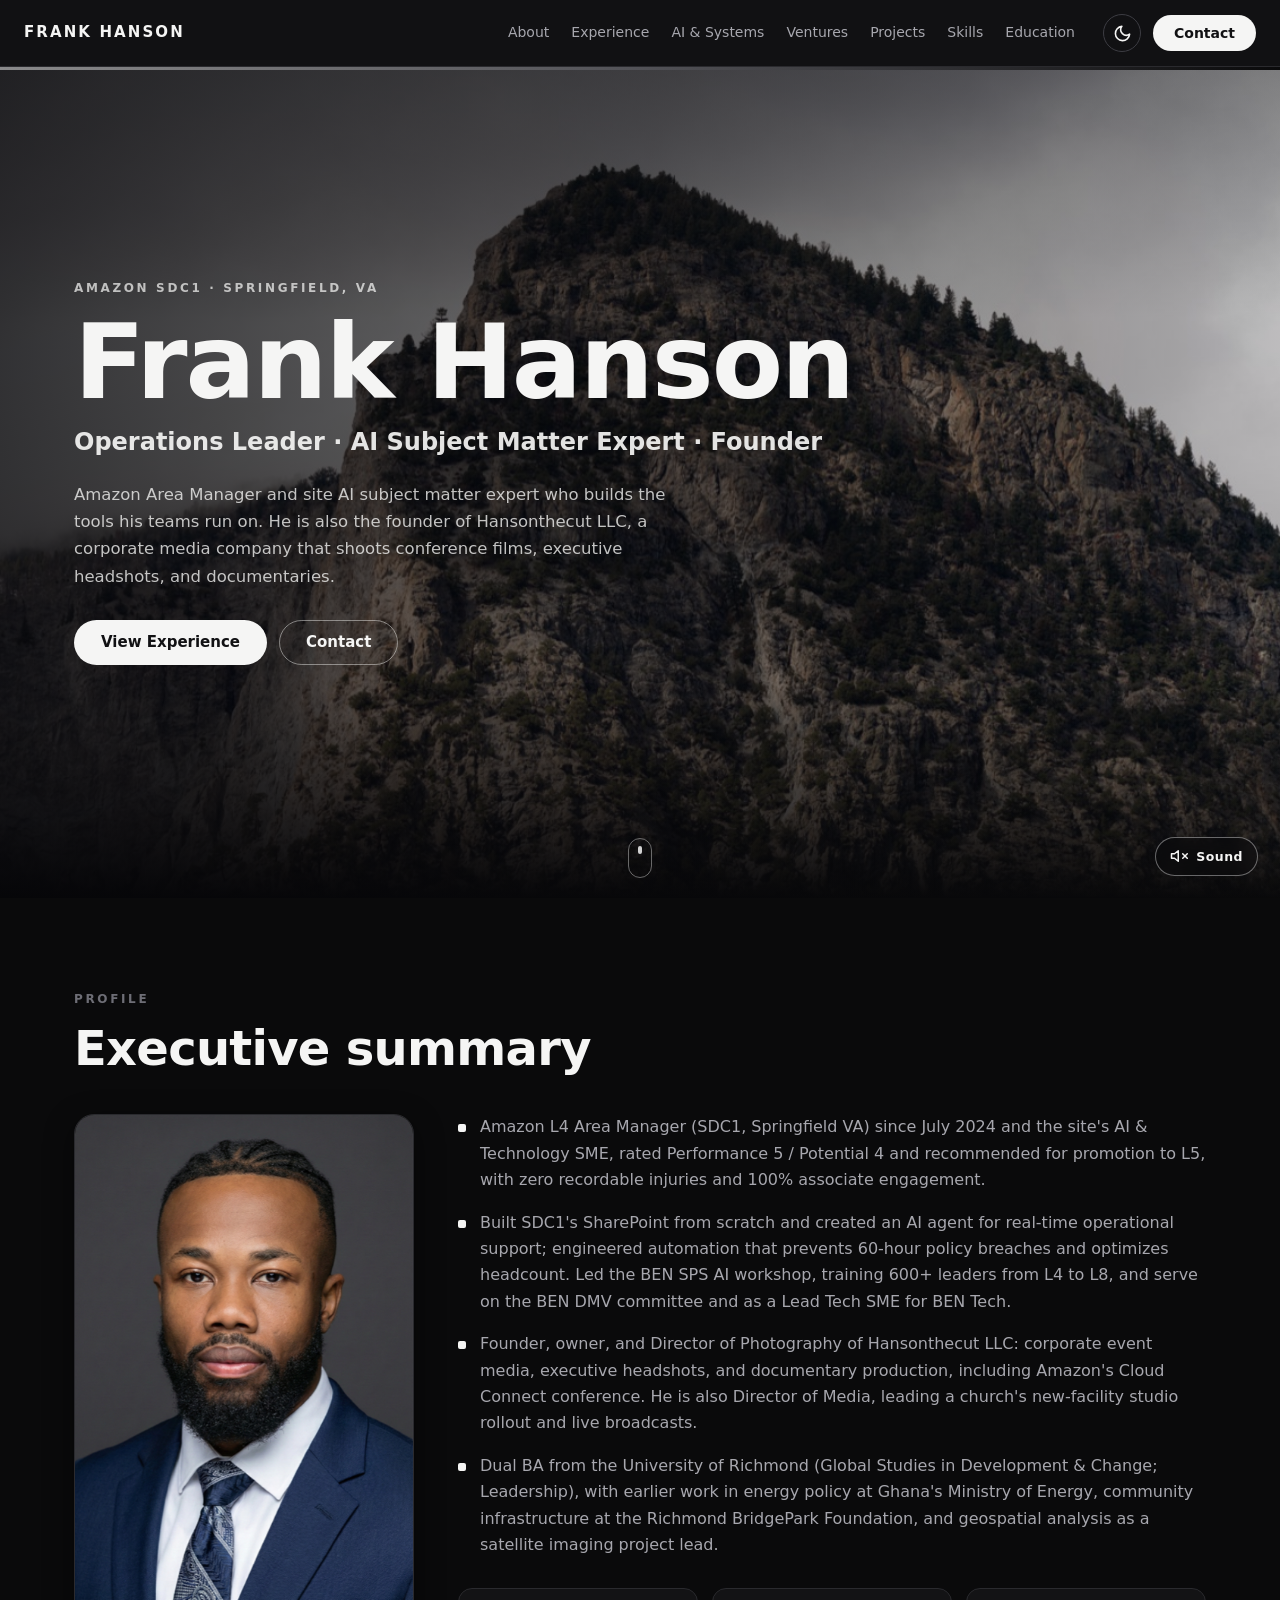
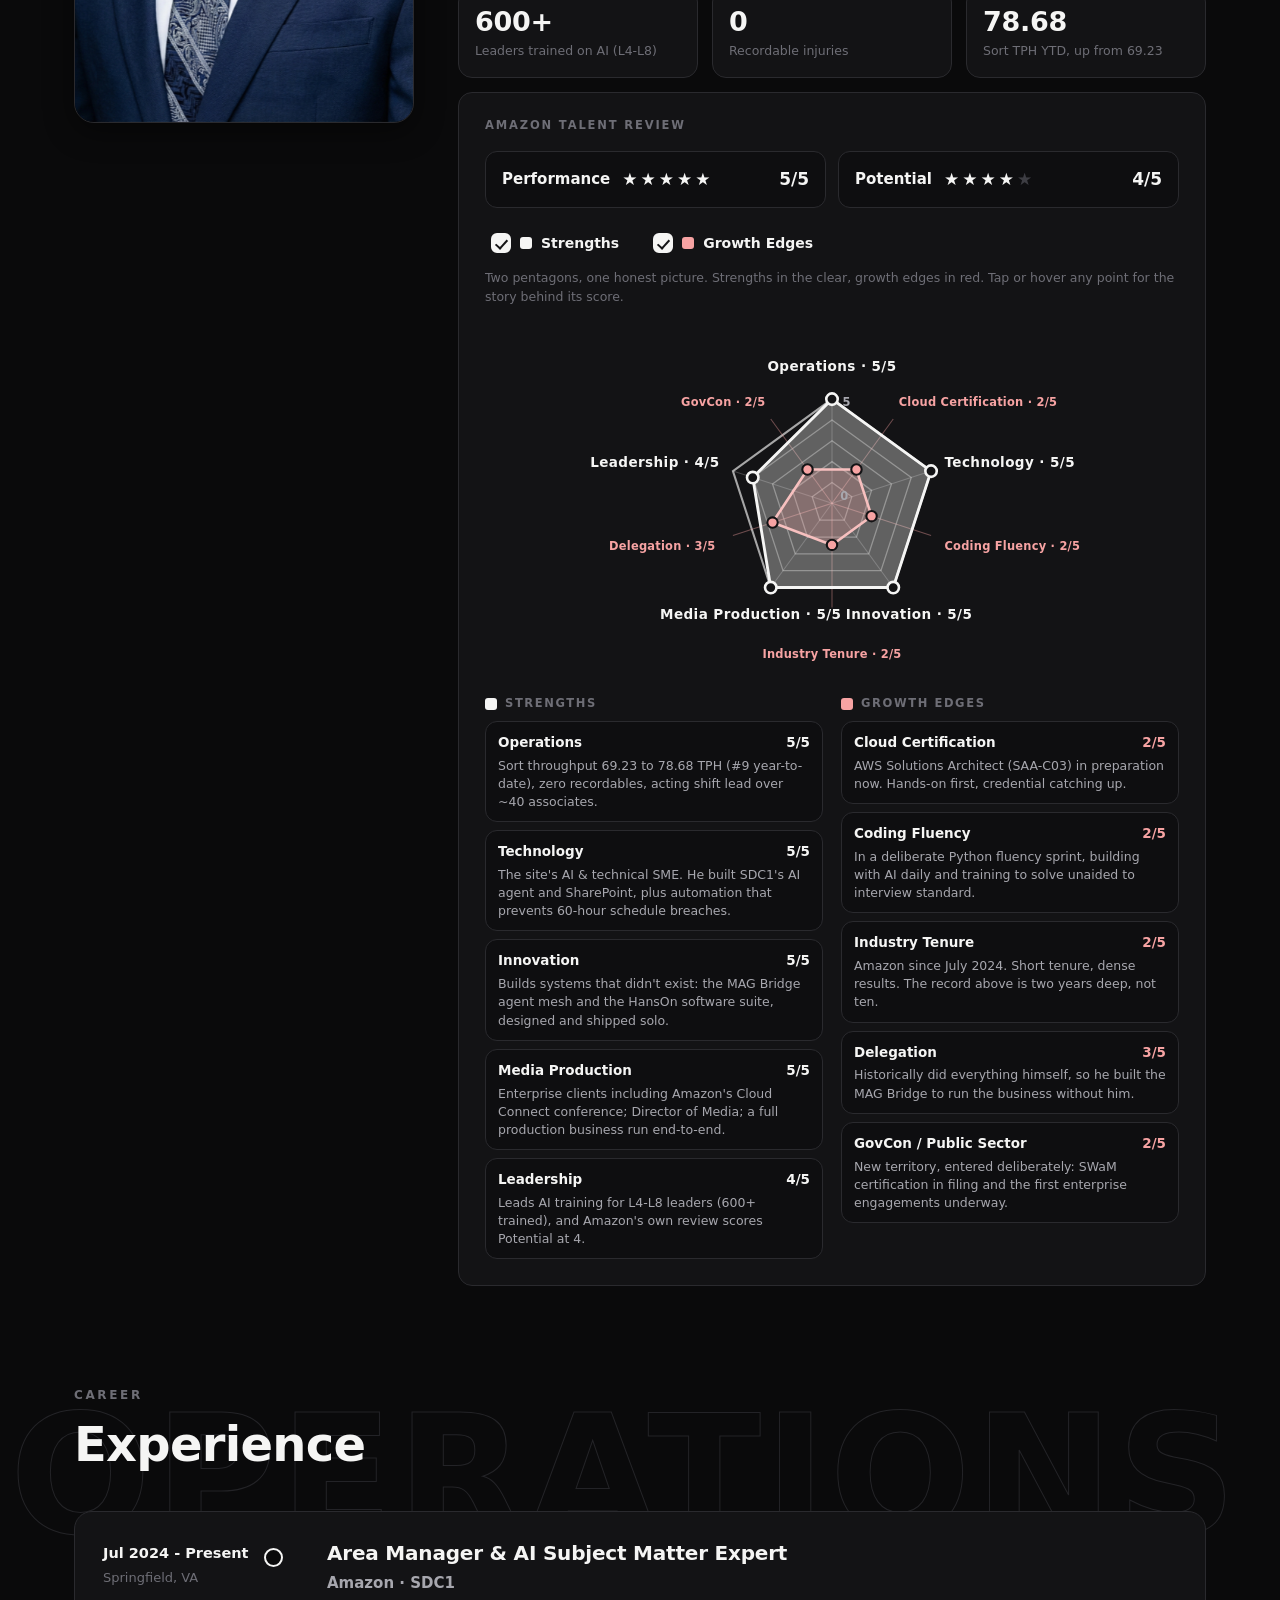
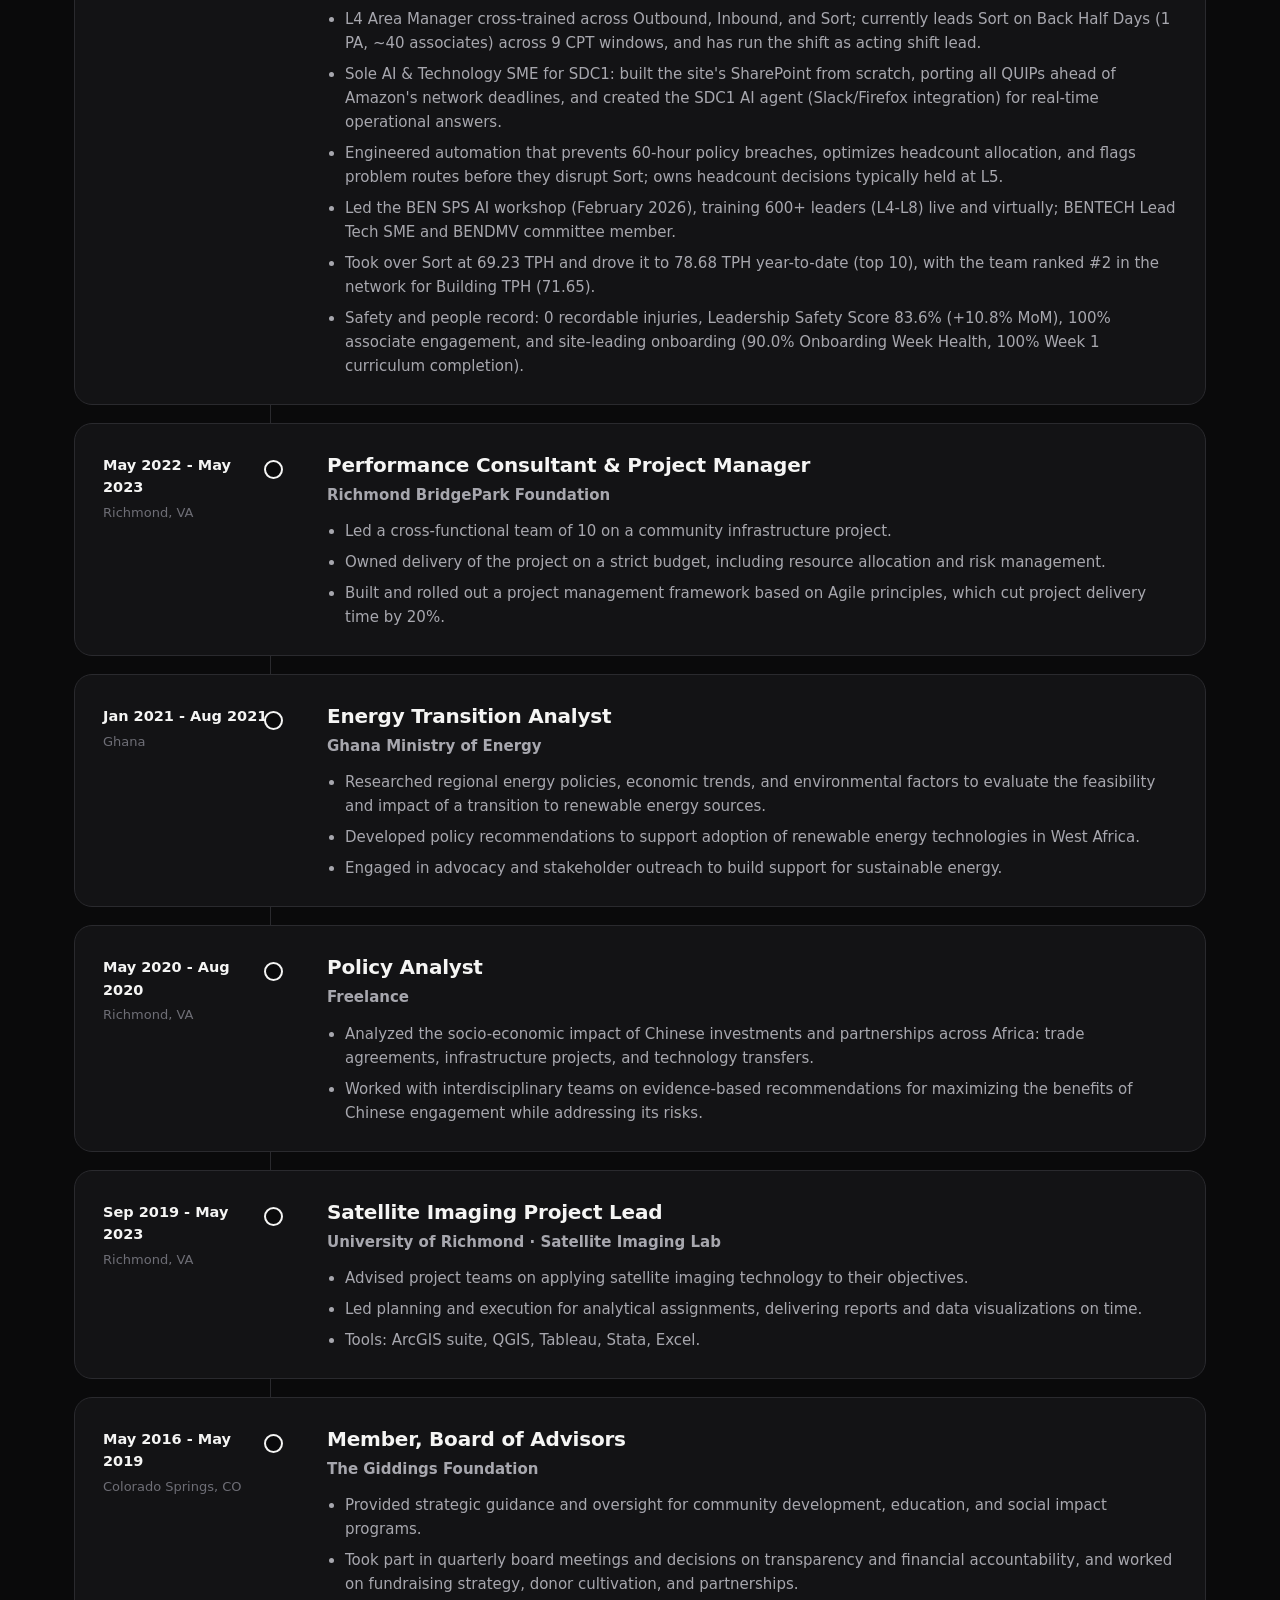
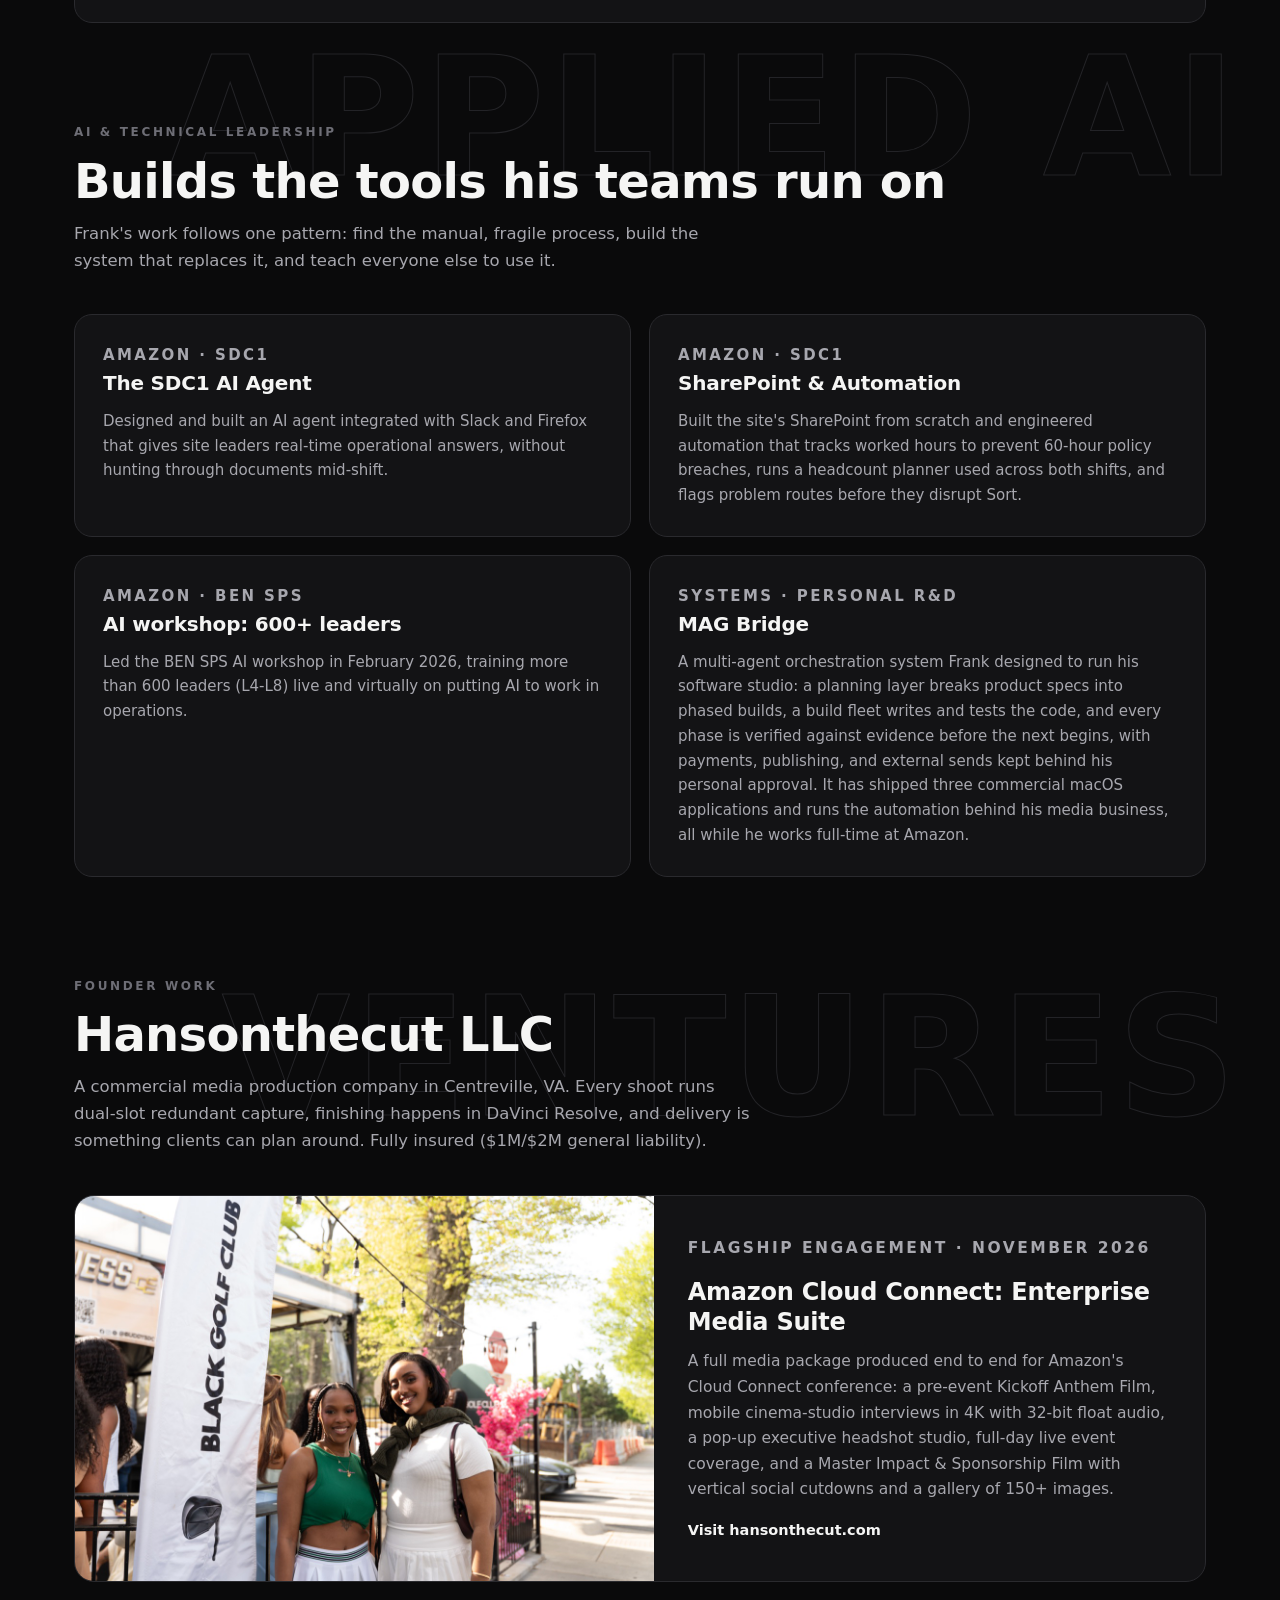
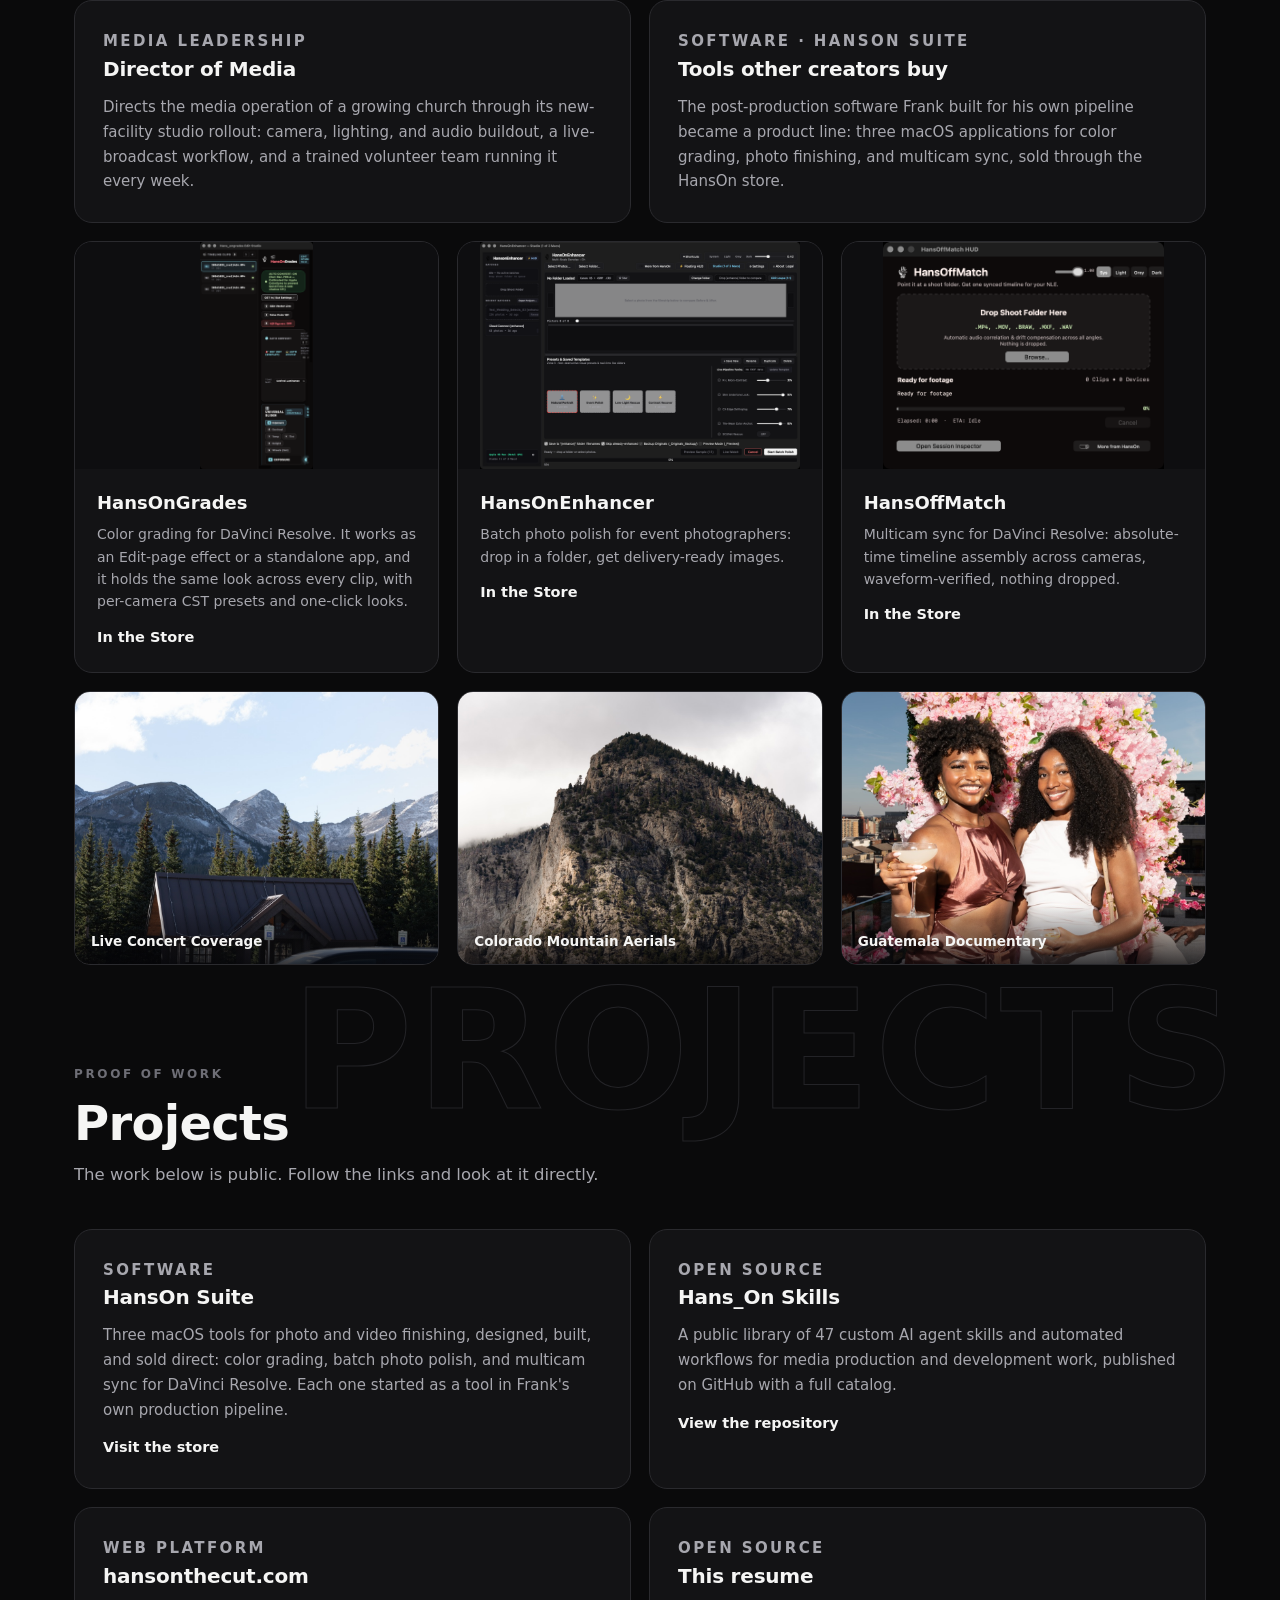
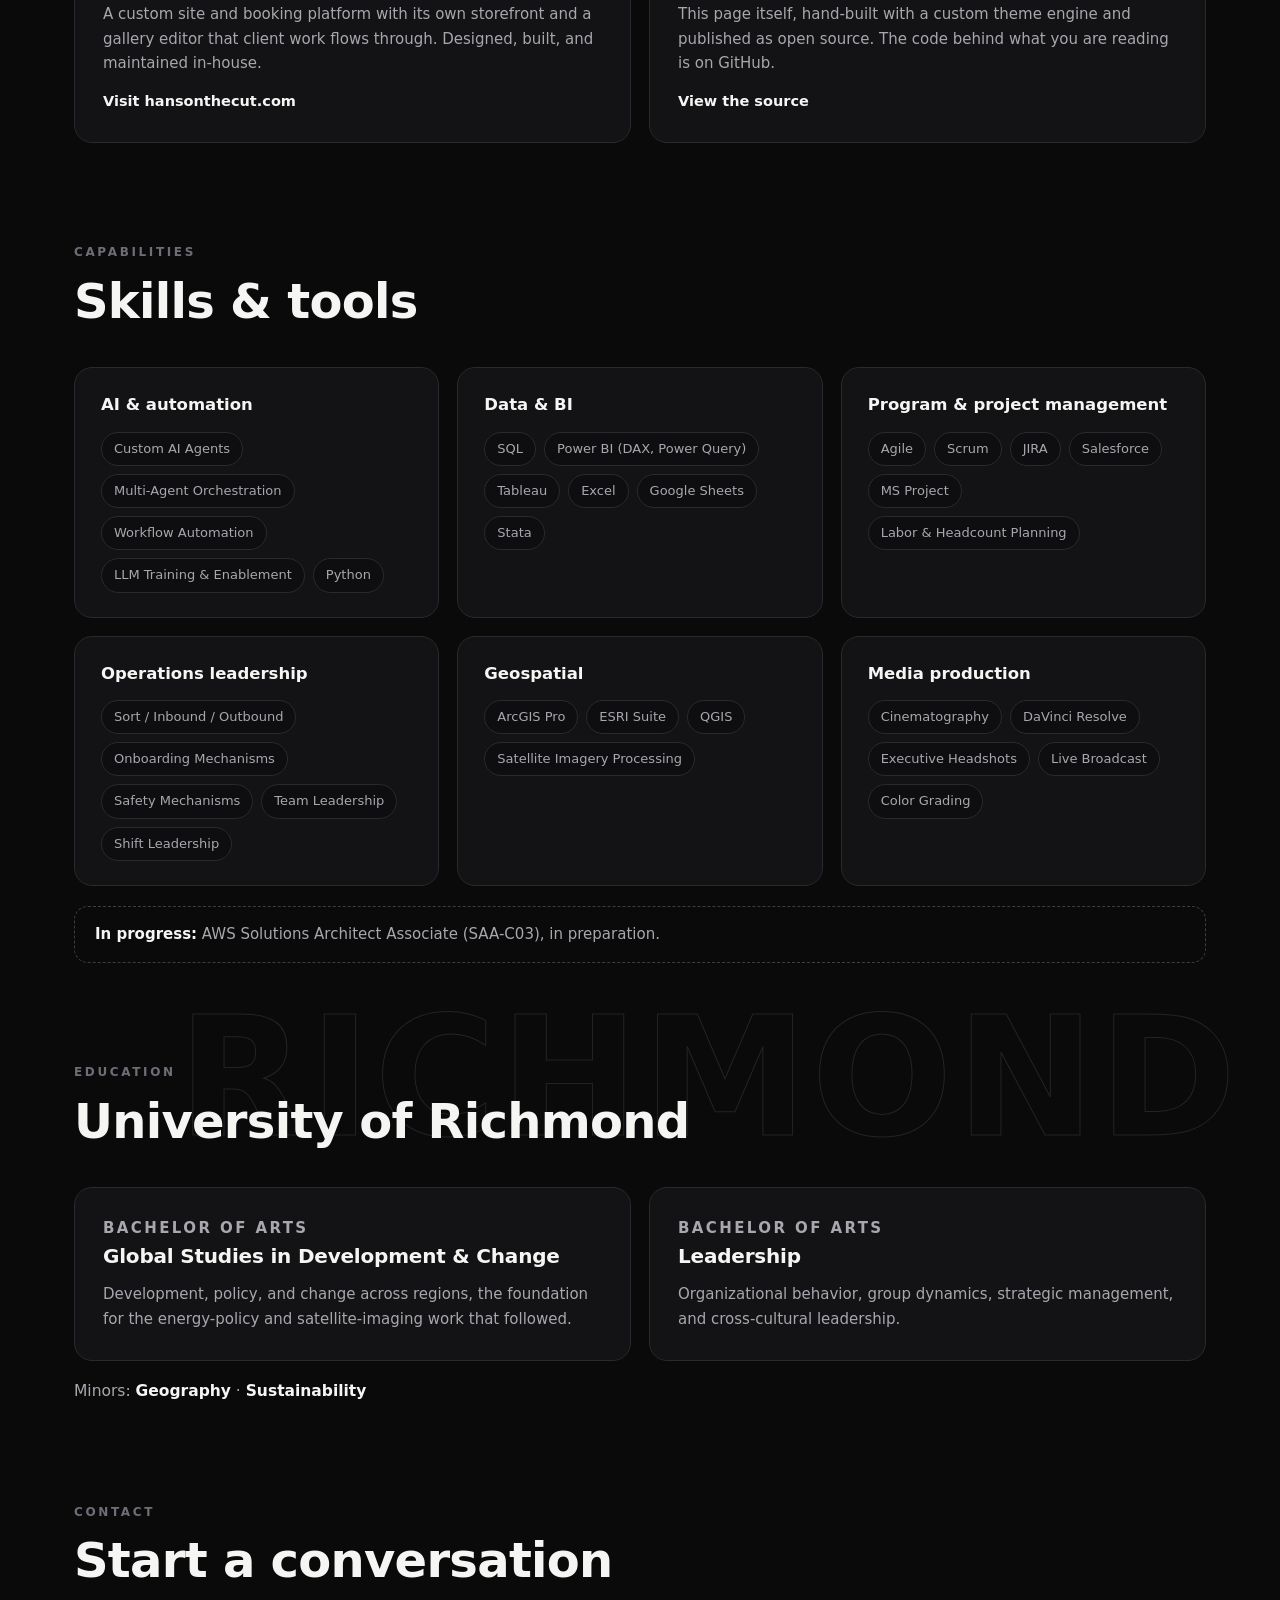
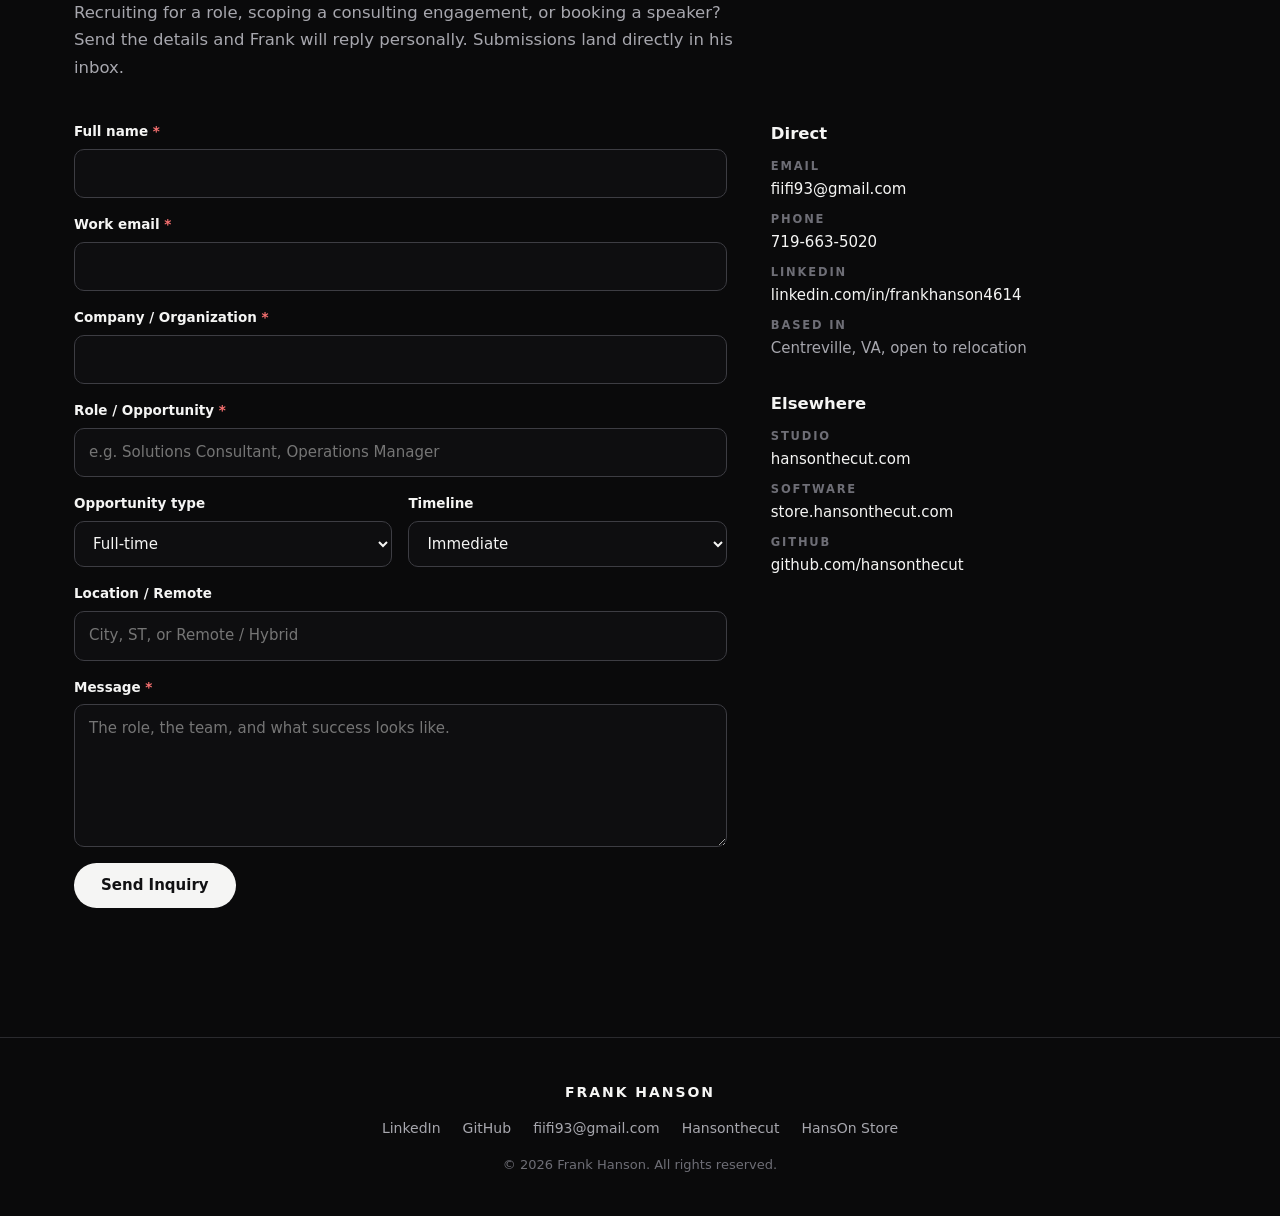
==== commit e7f3d5a6: "Add Projects section with proof-of-work links; GitHub profile in contact and footer" ====
--- a/index.html
+++ b/index.html
@@ -39,6 +39,7 @@
             <a href="#experience">Experience</a>
             <a href="#ai">AI &amp; Systems</a>
             <a href="#ventures">Ventures</a>
+            <a href="#projects">Projects</a>
             <a href="#skills">Skills</a>
             <a href="#education">Education</a>
         </nav>
@@ -501,6 +502,42 @@
             </div>
         </section>
 
+        <!-- Projects -->
+        <section class="section" id="projects">
+            <span class="mega-word" data-drift="0.05" aria-hidden="true">PROJECTS</span>
+            <div class="section-head" data-reveal>
+                <p class="eyebrow">Proof of work</p>
+                <h2 class="display-h">Projects</h2>
+                <p class="lede">The work below is public. Follow the links and look at it directly.</p>
+            </div>
+            <div class="card-grid">
+                <article class="card" data-reveal>
+                    <p class="card-tag">Software</p>
+                    <h3>HansOn Suite</h3>
+                    <p>Three macOS tools for photo and video finishing, designed, built, and sold direct: color grading, batch photo polish, and multicam sync for DaVinci Resolve. Each one started as a tool in Frank's own production pipeline.</p>
+                    <a class="text-link" href="https://store.hansonthecut.com" target="_blank" rel="noopener noreferrer">Visit the store</a>
+                </article>
+                <article class="card" data-reveal>
+                    <p class="card-tag">Open source</p>
+                    <h3>Hans_On Skills</h3>
+                    <p>A public library of 47 custom AI agent skills and automated workflows for media production and development work, published on GitHub with a full catalog.</p>
+                    <a class="text-link" href="https://github.com/hansonthecut/hans_onskills" target="_blank" rel="noopener noreferrer">View the repository</a>
+                </article>
+                <article class="card" data-reveal>
+                    <p class="card-tag">Web platform</p>
+                    <h3>hansonthecut.com</h3>
+                    <p>A custom site and booking platform with its own storefront and a gallery editor that client work flows through. Designed, built, and maintained in-house.</p>
+                    <a class="text-link" href="https://hansonthecut.com" target="_blank" rel="noopener noreferrer">Visit hansonthecut.com</a>
+                </article>
+                <article class="card" data-reveal>
+                    <p class="card-tag">Open source</p>
+                    <h3>This resume</h3>
+                    <p>This page itself, hand-built with a custom theme engine and published as open source. The code behind what you are reading is on GitHub.</p>
+                    <a class="text-link" href="https://github.com/hansonthecut/hanson_interactive_resume" target="_blank" rel="noopener noreferrer">View the source</a>
+                </article>
+            </div>
+        </section>
+
         <!-- Skills -->
         <section class="section" id="skills">
             <div class="section-head" data-reveal>
@@ -628,6 +665,7 @@
                     <ul class="direct-list">
                         <li><span>Studio</span><a href="https://hansonthecut.com" target="_blank" rel="noopener noreferrer">hansonthecut.com</a></li>
                         <li><span>Software</span><a href="https://store.hansonthecut.com" target="_blank" rel="noopener noreferrer">store.hansonthecut.com</a></li>
+                        <li><span>GitHub</span><a href="https://github.com/hansonthecut" target="_blank" rel="noopener noreferrer">github.com/hansonthecut</a></li>
                     </ul>
                 </aside>
             </div>
@@ -639,6 +677,7 @@
         <p class="footer-brand">FRANK HANSON</p>
         <nav class="footer-links" aria-label="Footer">
             <a href="https://www.linkedin.com/in/frankhanson4614" target="_blank" rel="noopener noreferrer">LinkedIn</a>
+            <a href="https://github.com/hansonthecut" target="_blank" rel="noopener noreferrer">GitHub</a>
             <a href="mailto:fiifi93@gmail.com">fiifi93@gmail.com</a>
             <a href="https://hansonthecut.com" target="_blank" rel="noopener noreferrer">Hansonthecut</a>
             <a href="https://store.hansonthecut.com" target="_blank" rel="noopener noreferrer">HansOn Store</a>
--- a/style.css
+++ b/style.css
@@ -898,6 +898,7 @@
   color: var(--text-primary);
 }
 .text-link:hover { text-decoration: underline; }
+.card .text-link { display: inline-block; margin-top: 14px; }
 
 .card-grid-2 { margin-bottom: 18px; }
 
@@ -917,7 +918,7 @@
   transition: transform 0.3s ease, border-color 0.3s ease;
 }
 .suite-card:hover { transform: translateY(-3px); border-color: var(--border-strong); }
-.suite-card img { display: block; width: 100%; aspect-ratio: 16 / 10; object-fit: cover; }
+.suite-card img { display: block; width: 100%; aspect-ratio: 16 / 10; object-fit: contain; background: var(--surface-sunken); }
 .suite-card-body { padding: 20px 22px 22px; }
 .suite-card-body h3 { margin: 0 0 6px; font-size: 18px; }
 .suite-card-body p { margin: 0 0 12px; font-size: 14px; line-height: 1.6; color: var(--text-secondary); }
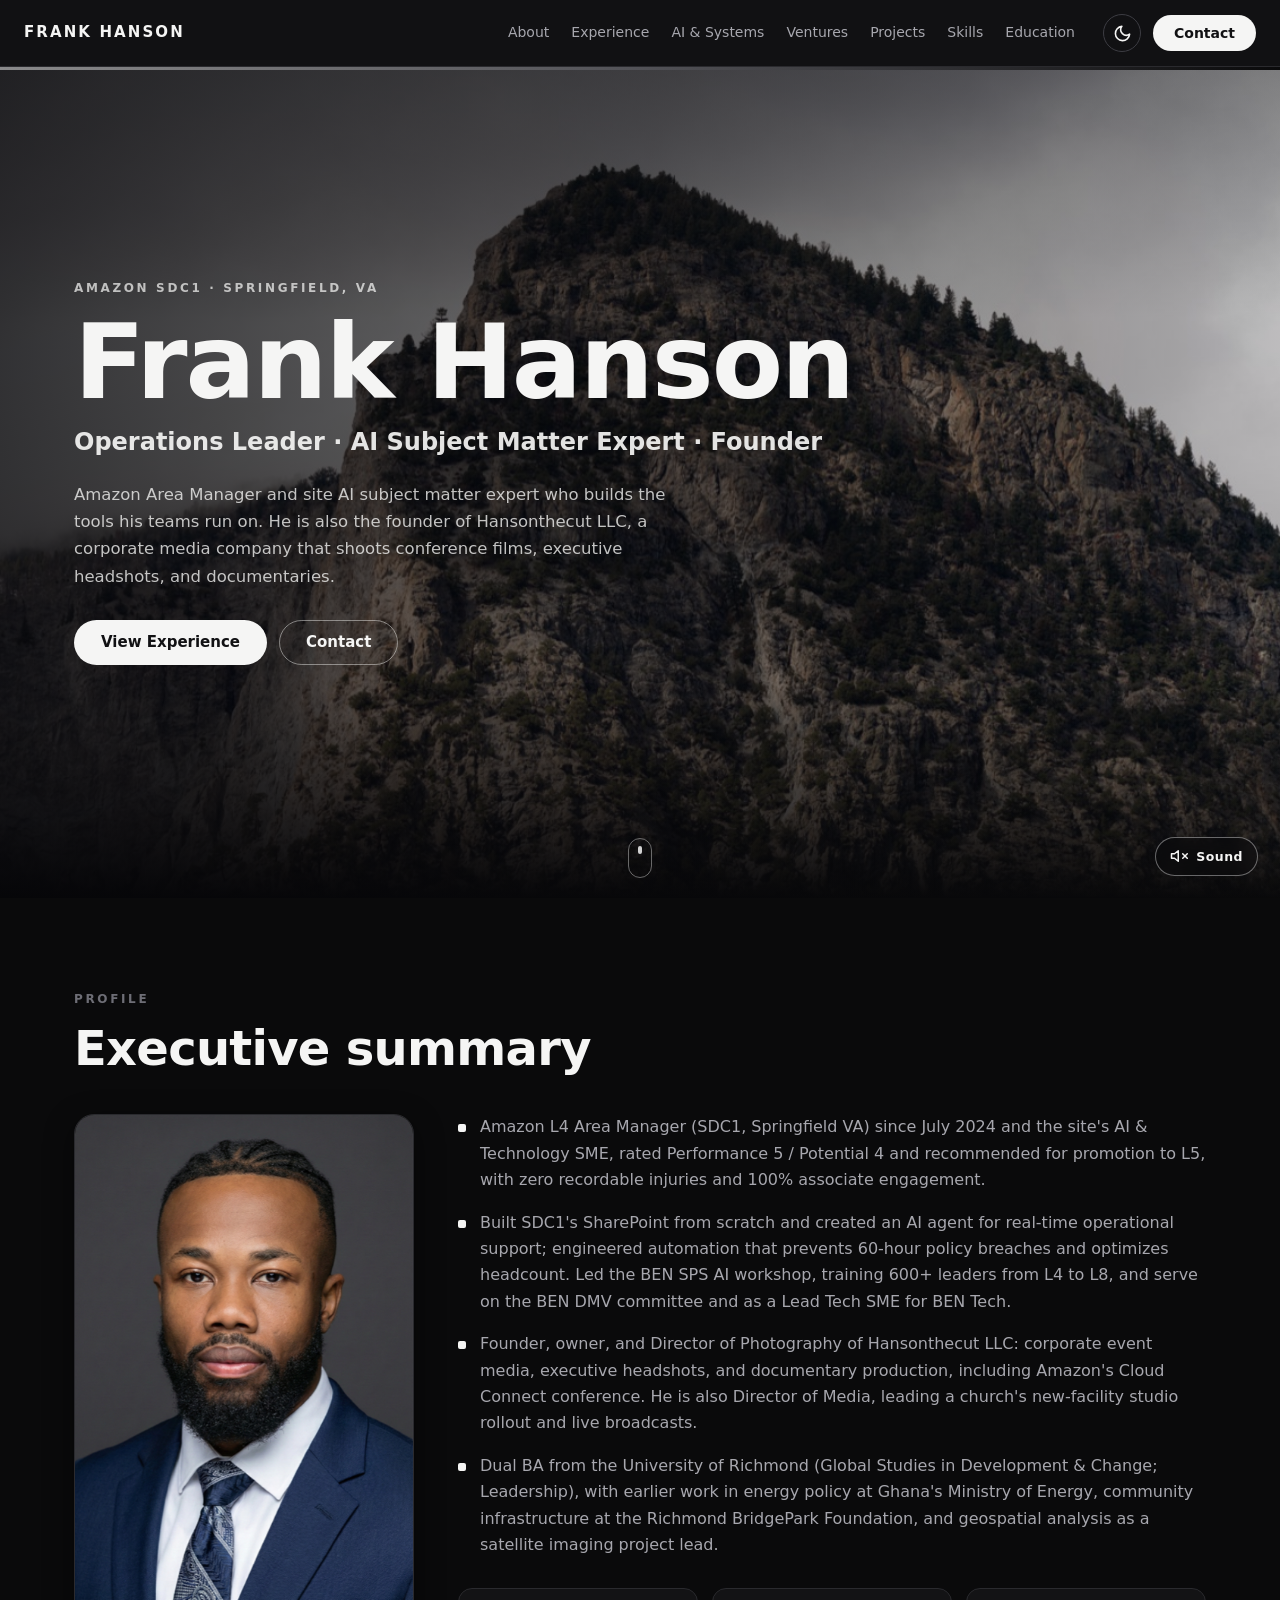
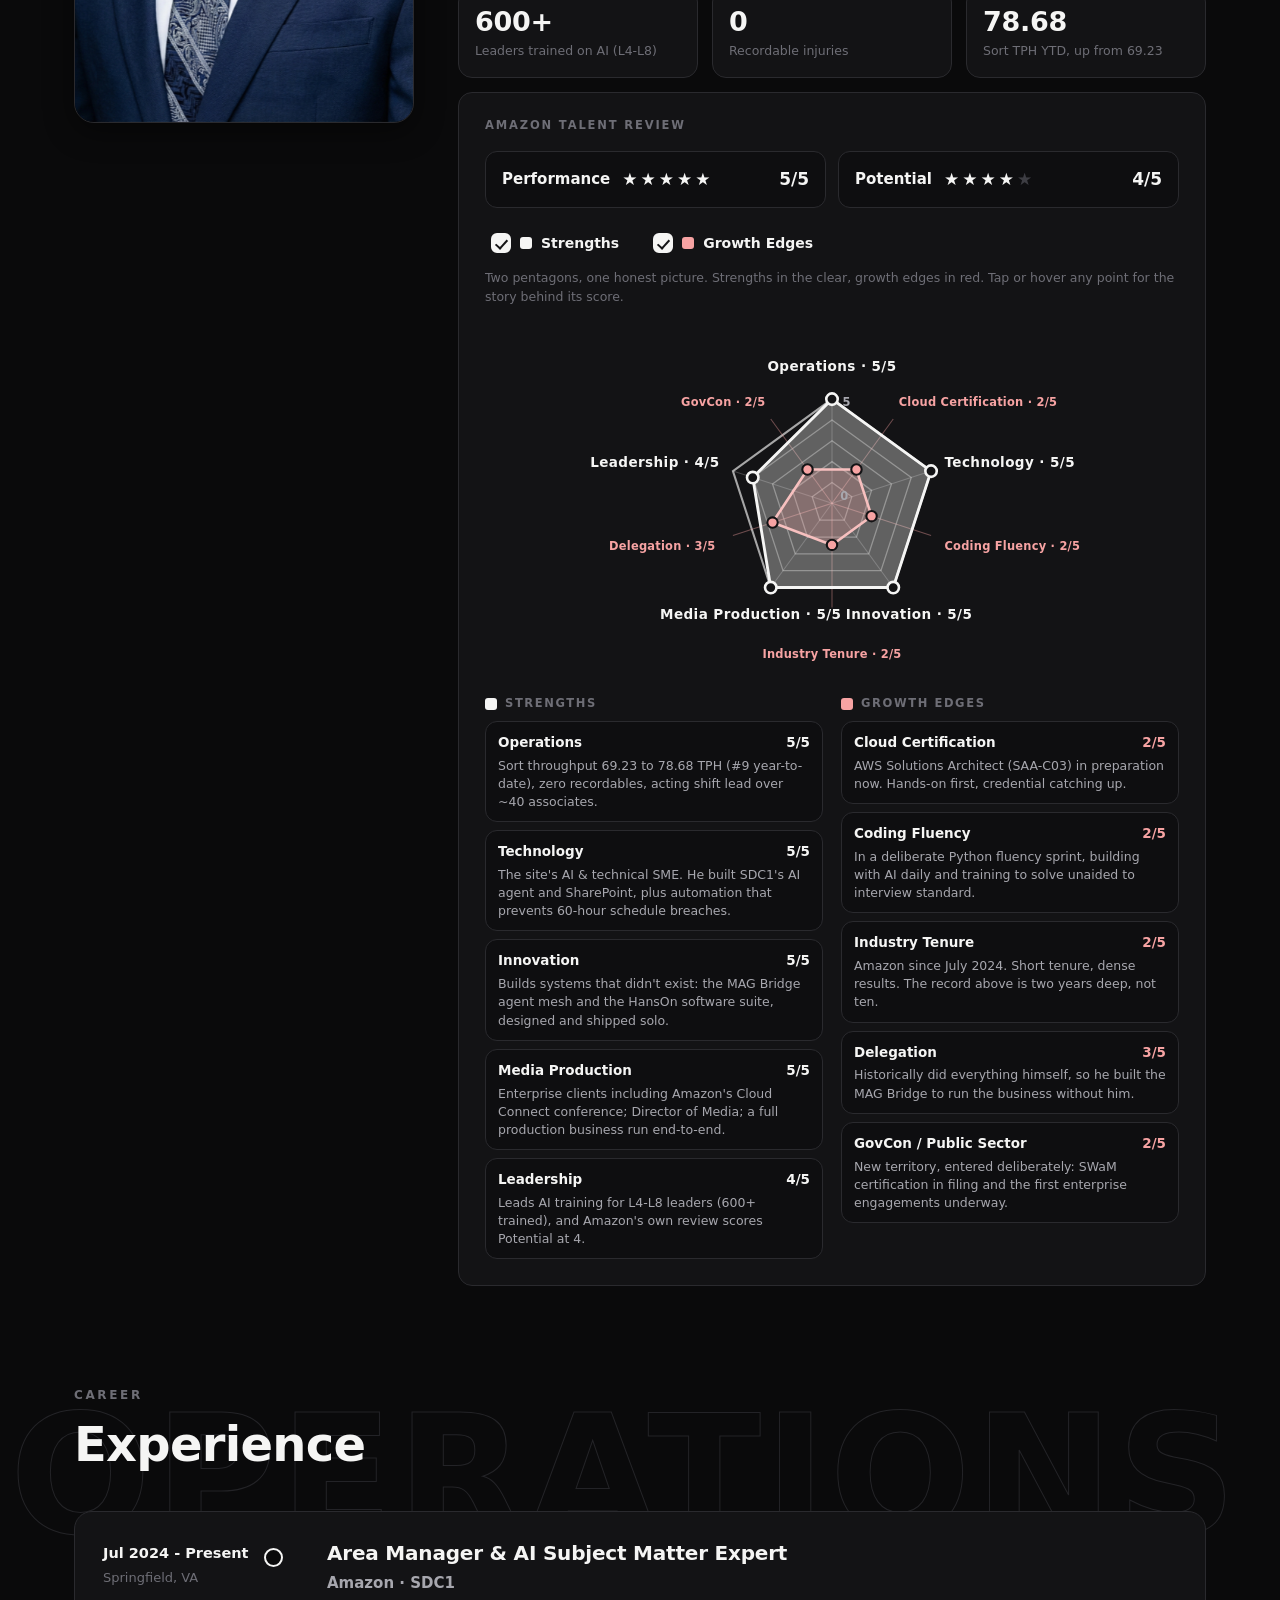
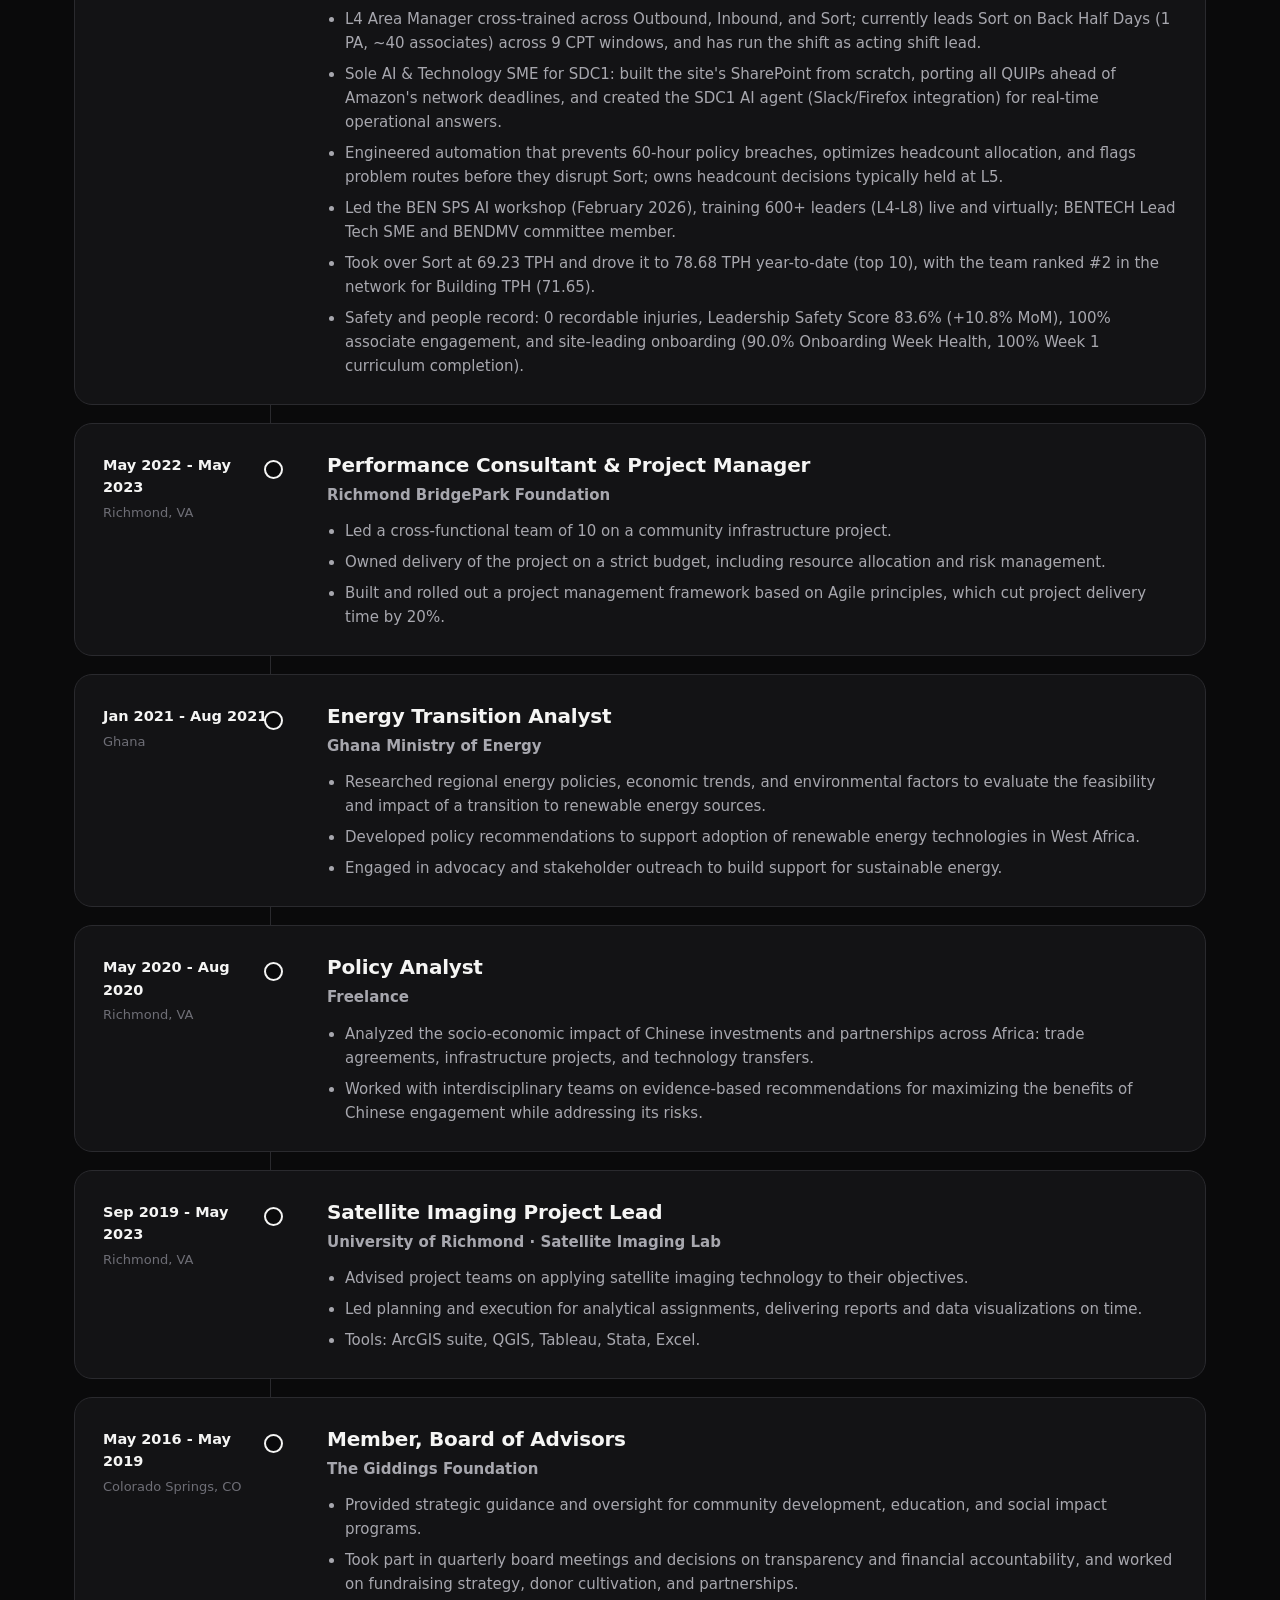
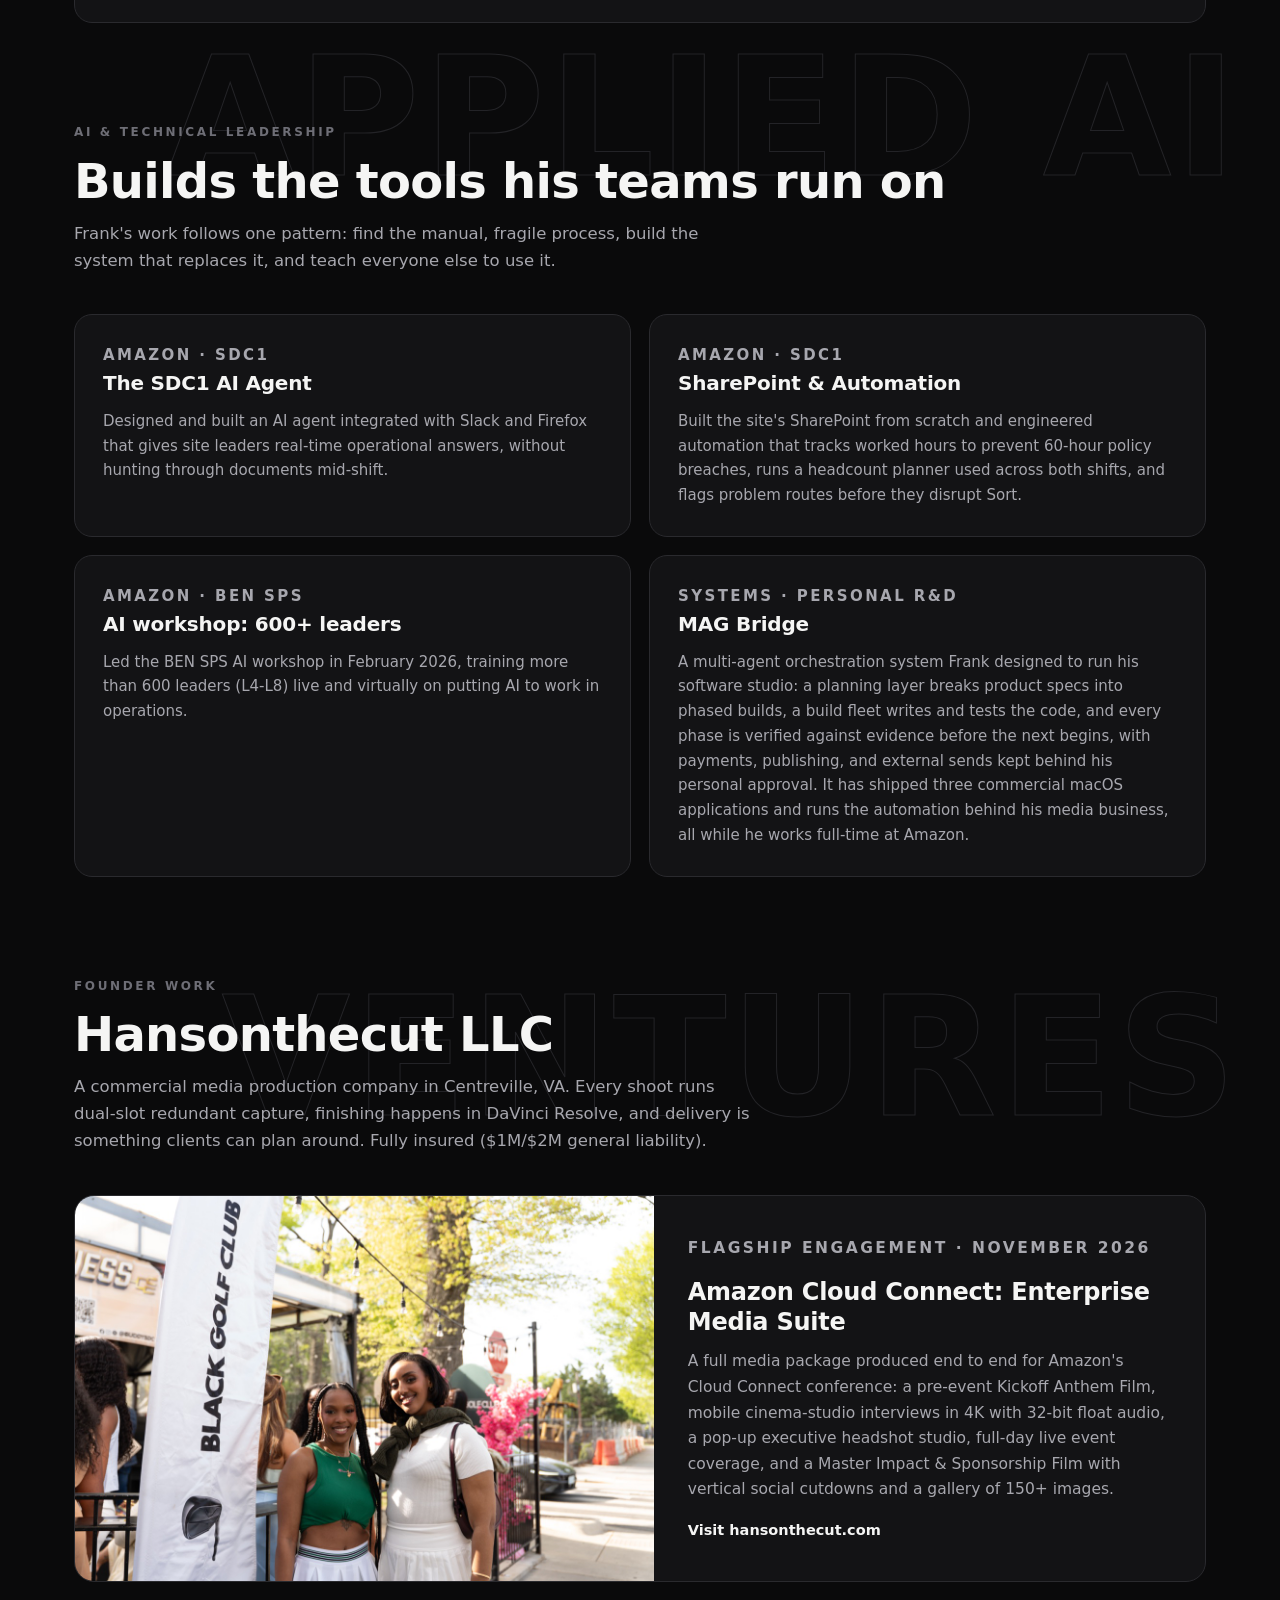
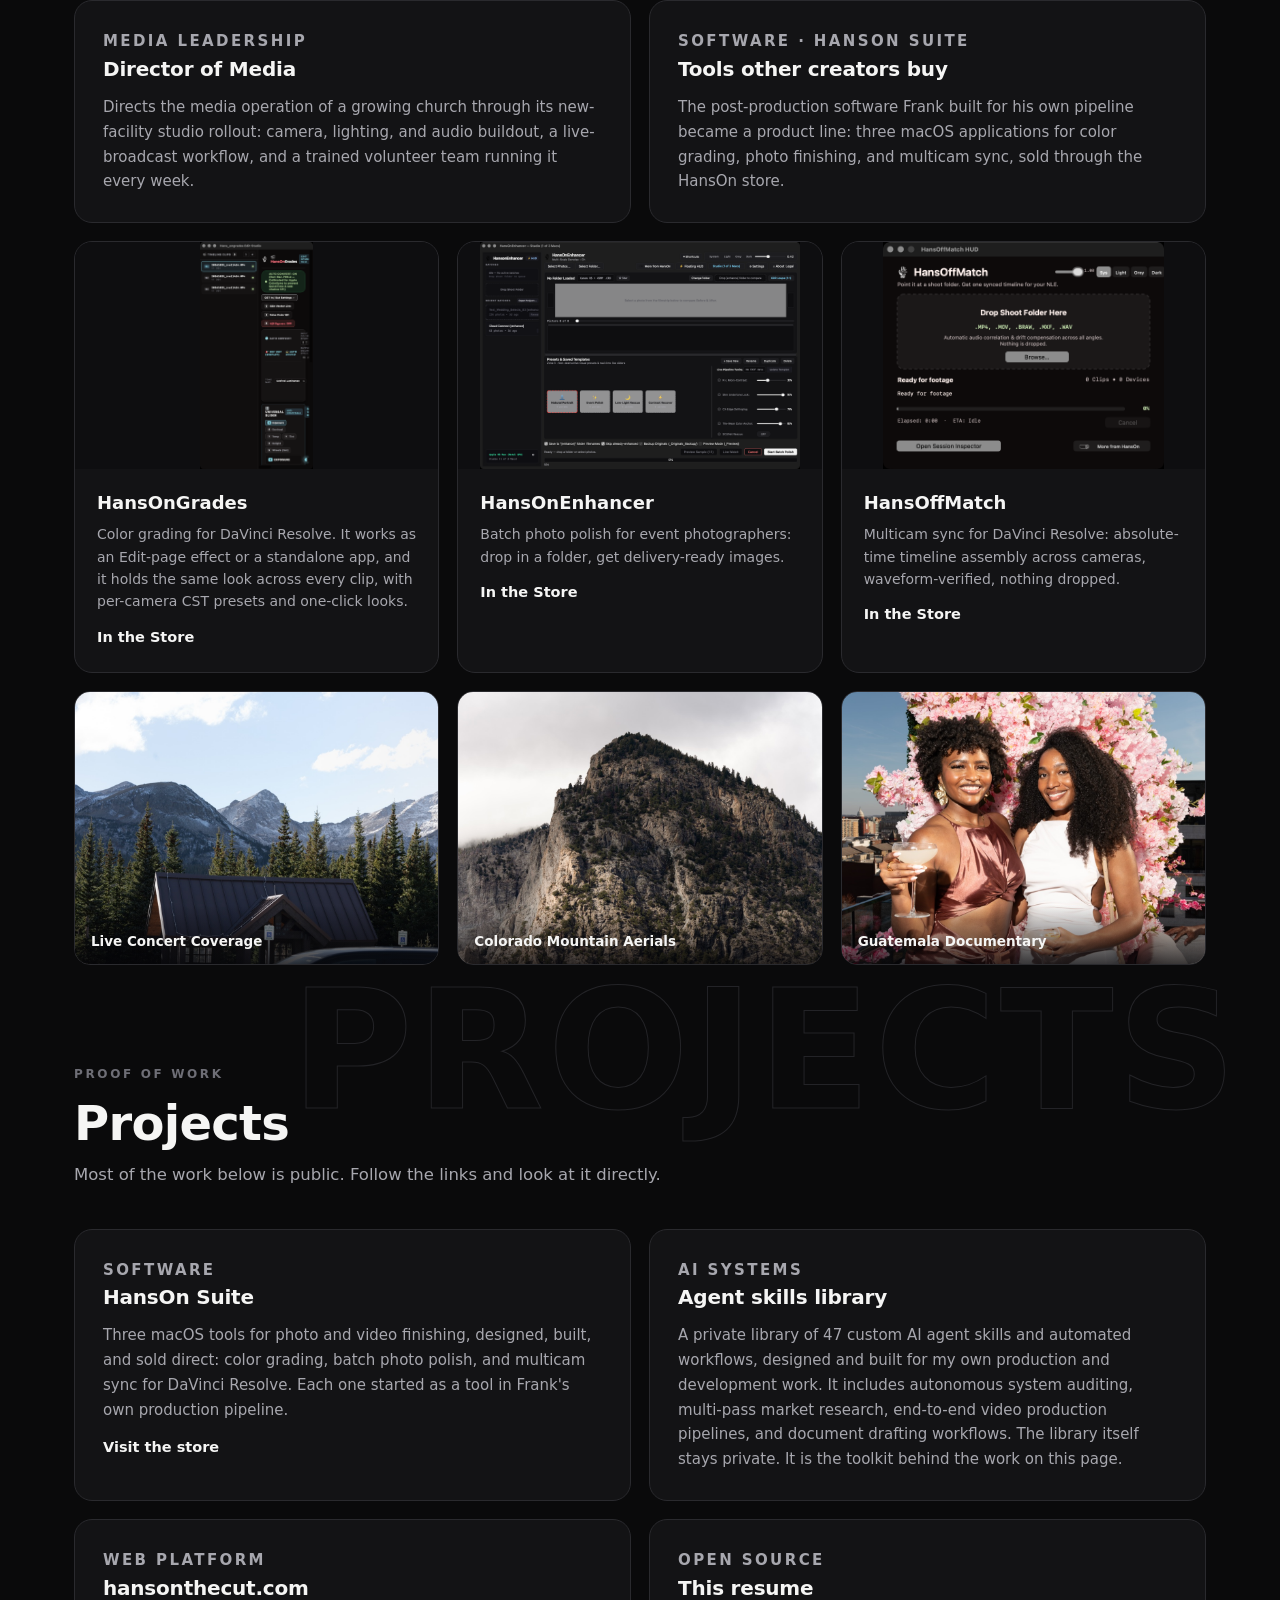
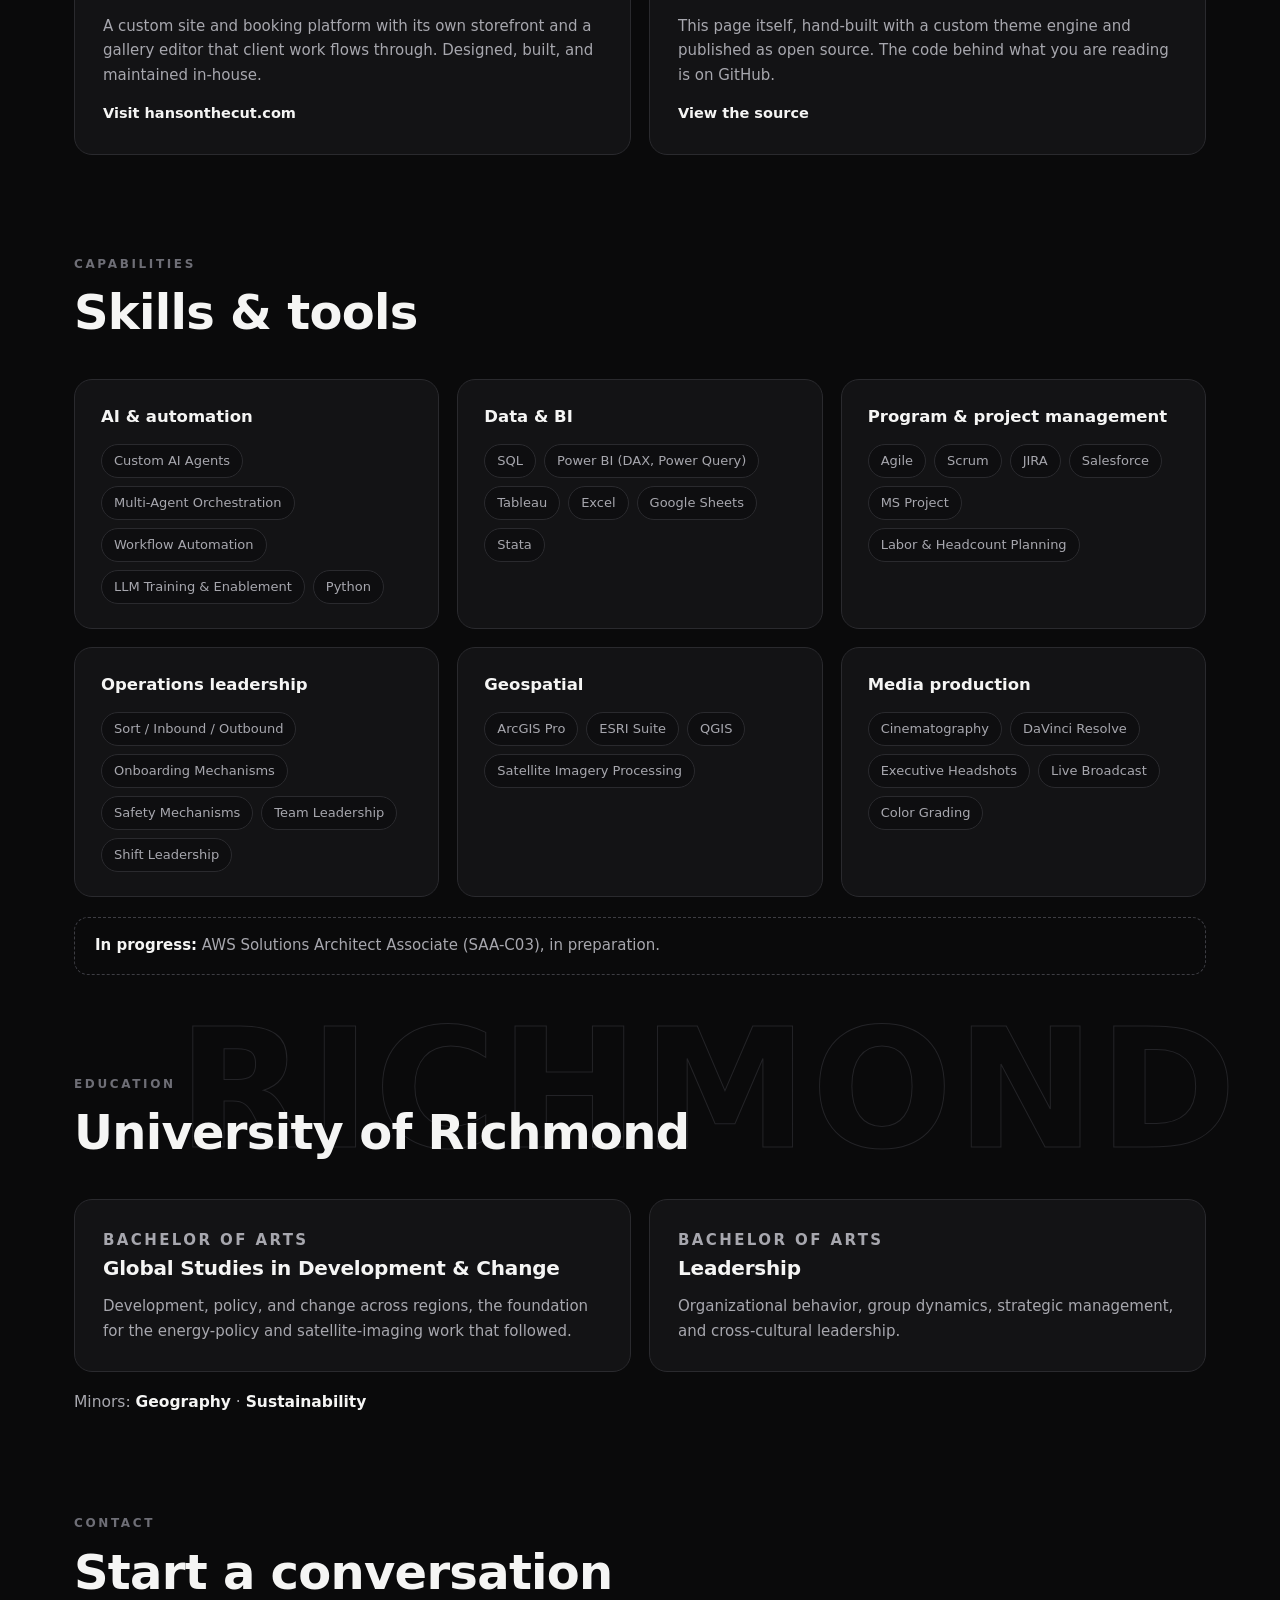
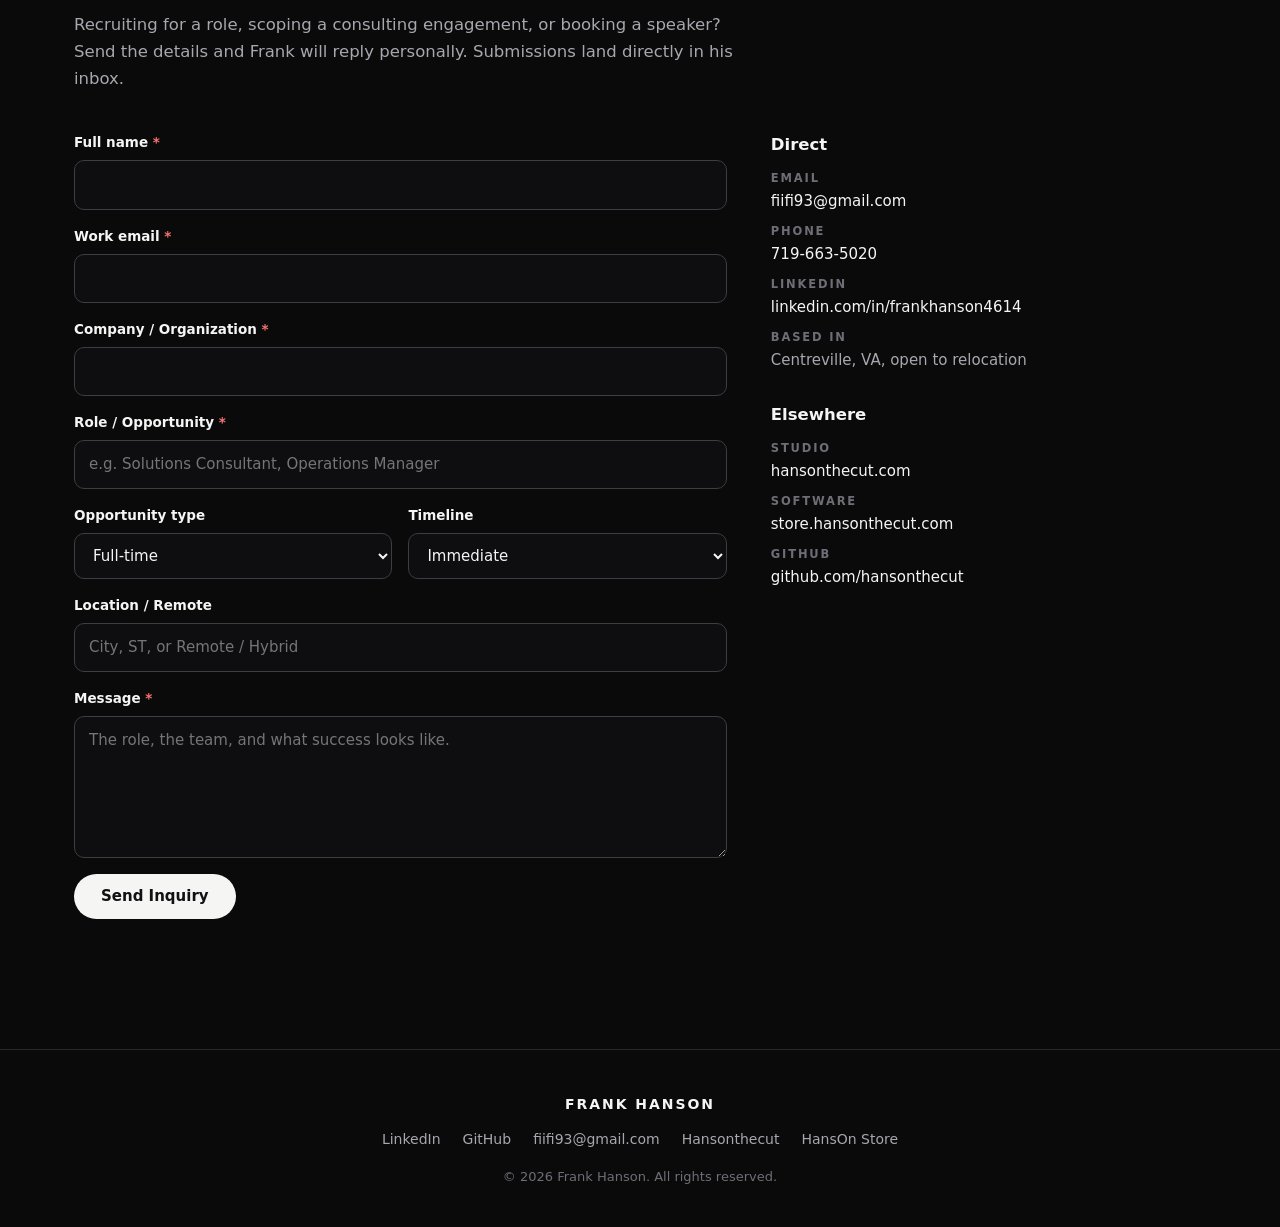
==== commit a21455fc: "Projects: agent skills card is now a private-library tease, repo link removed" ====
--- a/index.html
+++ b/index.html
@@ -508,7 +508,7 @@
             <div class="section-head" data-reveal>
                 <p class="eyebrow">Proof of work</p>
                 <h2 class="display-h">Projects</h2>
-                <p class="lede">The work below is public. Follow the links and look at it directly.</p>
+                <p class="lede">Most of the work below is public. Follow the links and look at it directly.</p>
             </div>
             <div class="card-grid">
                 <article class="card" data-reveal>
@@ -518,10 +518,9 @@
                     <a class="text-link" href="https://store.hansonthecut.com" target="_blank" rel="noopener noreferrer">Visit the store</a>
                 </article>
                 <article class="card" data-reveal>
-                    <p class="card-tag">Open source</p>
-                    <h3>Hans_On Skills</h3>
-                    <p>A public library of 47 custom AI agent skills and automated workflows for media production and development work, published on GitHub with a full catalog.</p>
-                    <a class="text-link" href="https://github.com/hansonthecut/hans_onskills" target="_blank" rel="noopener noreferrer">View the repository</a>
+                    <p class="card-tag">AI systems</p>
+                    <h3>Agent skills library</h3>
+                    <p>A private library of 47 custom AI agent skills and automated workflows, designed and built for my own production and development work. It includes autonomous system auditing, multi-pass market research, end-to-end video production pipelines, and document drafting workflows. The library itself stays private. It is the toolkit behind the work on this page.</p>
                 </article>
                 <article class="card" data-reveal>
                     <p class="card-tag">Web platform</p>
